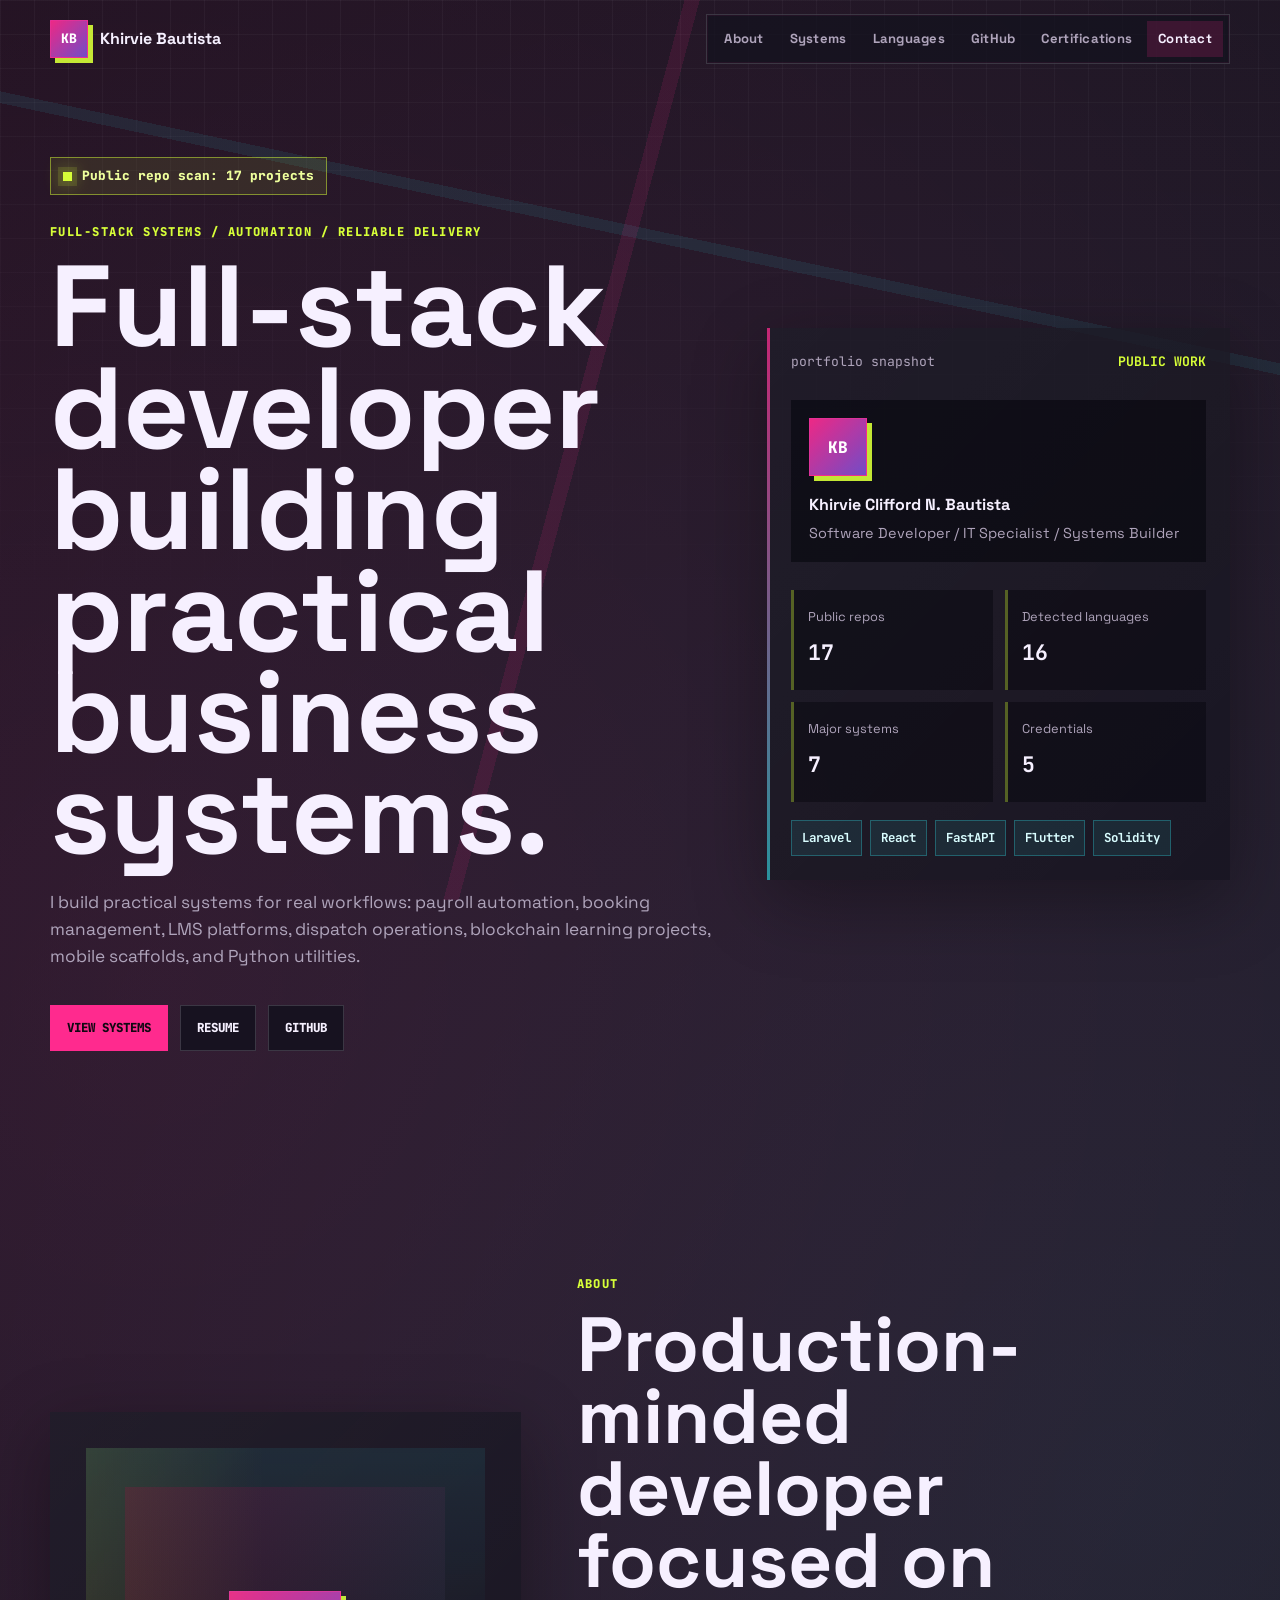
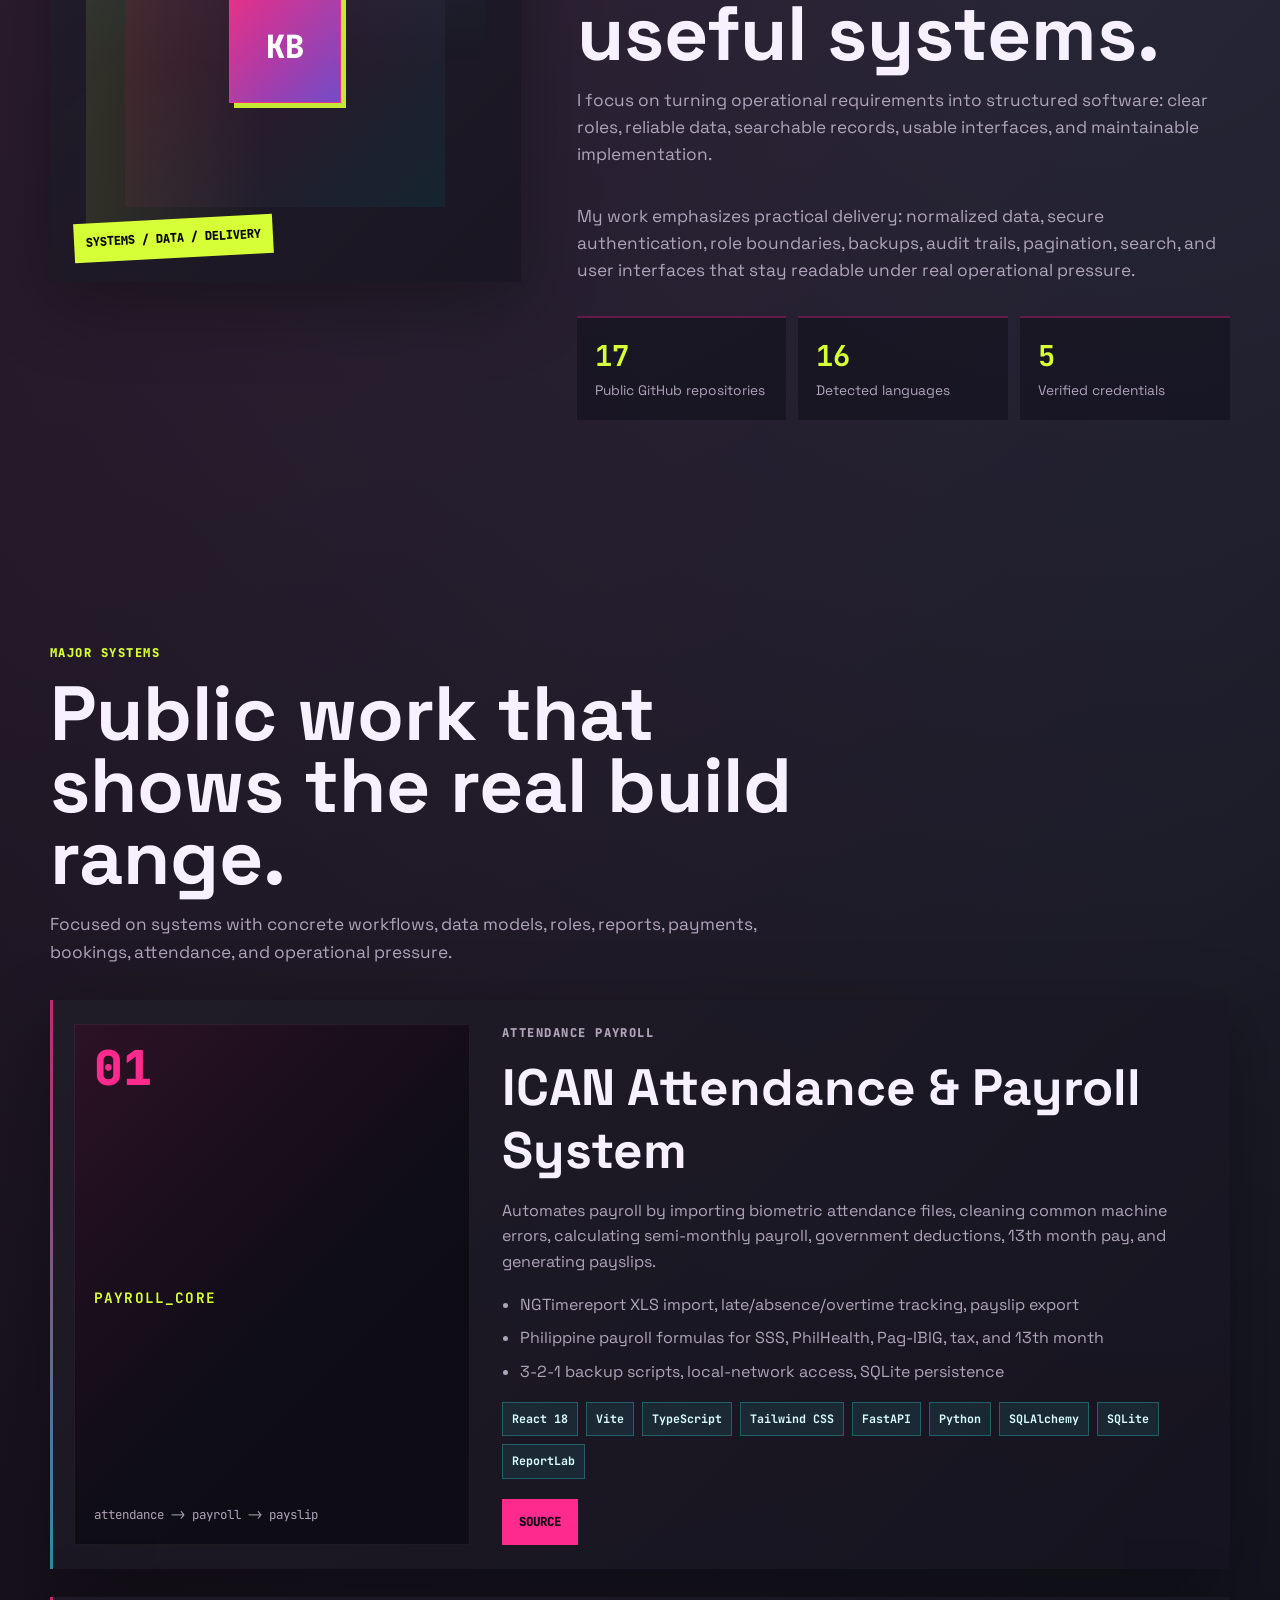
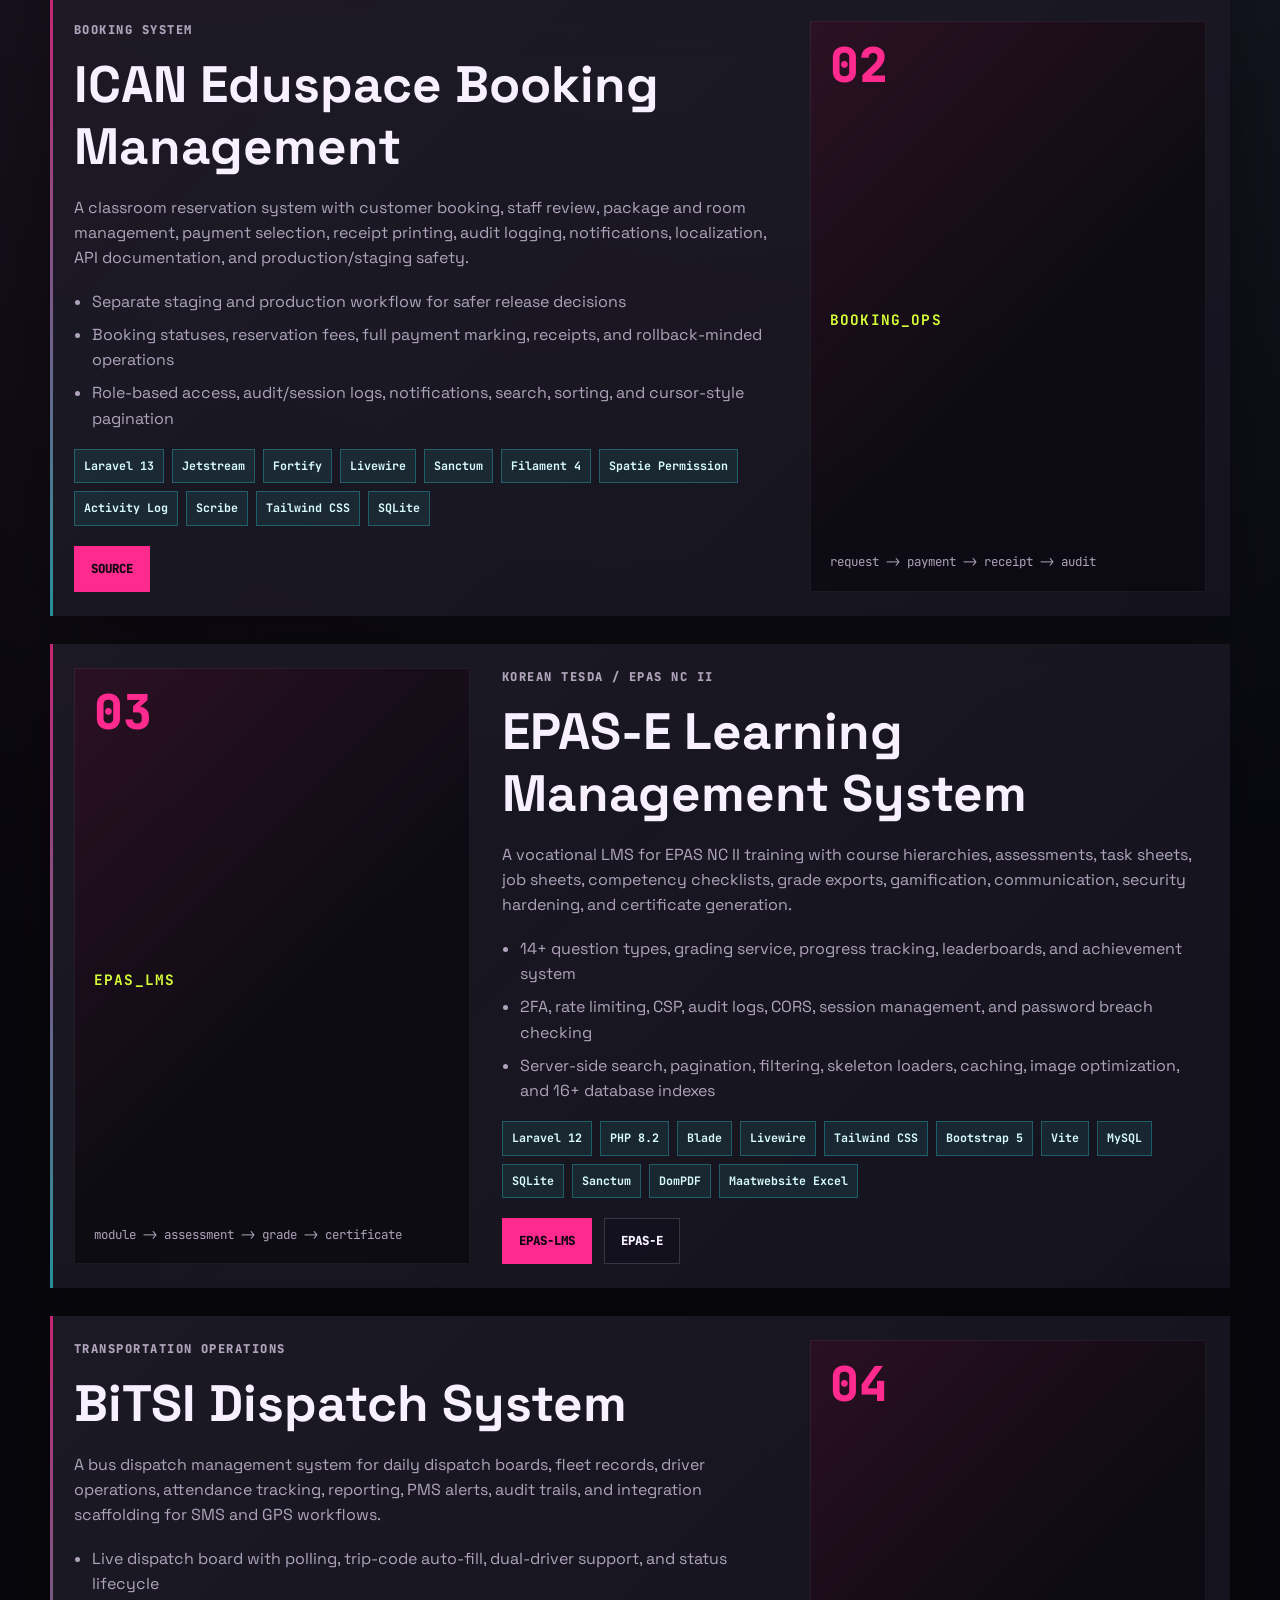
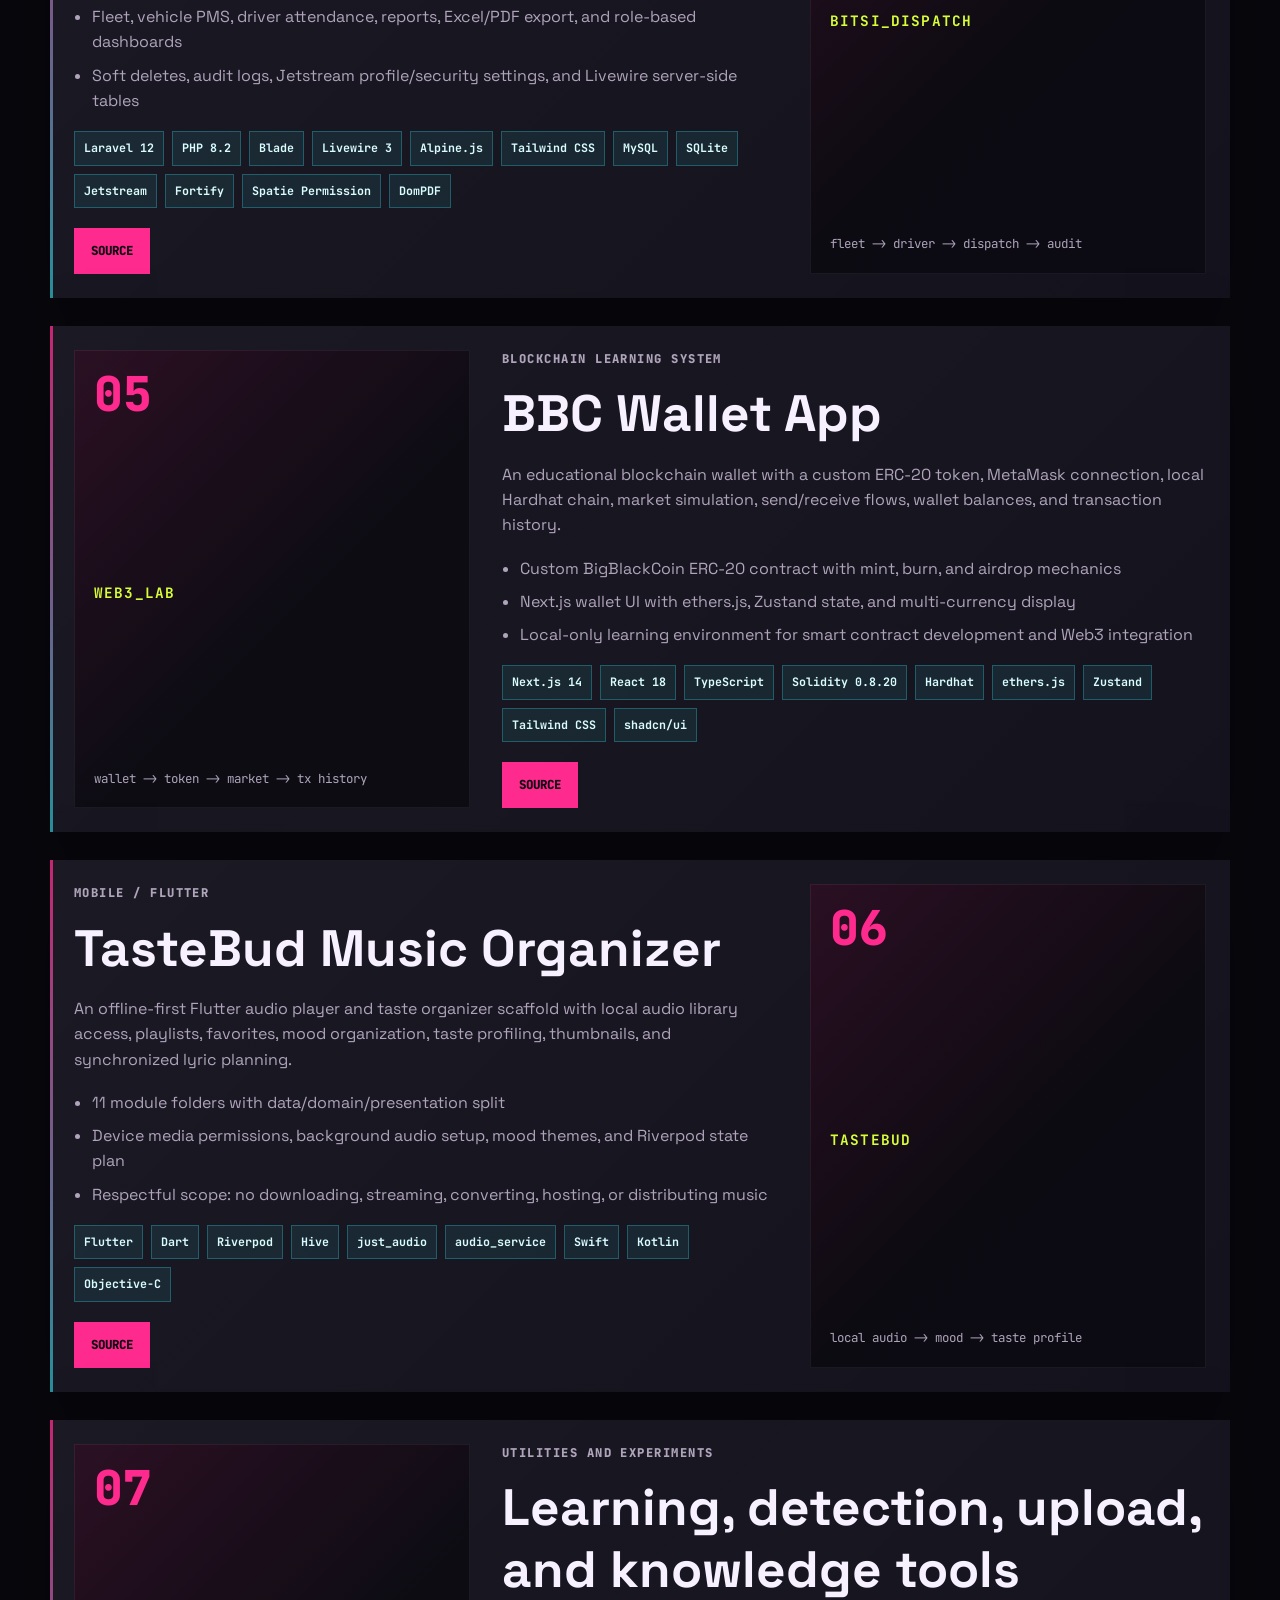
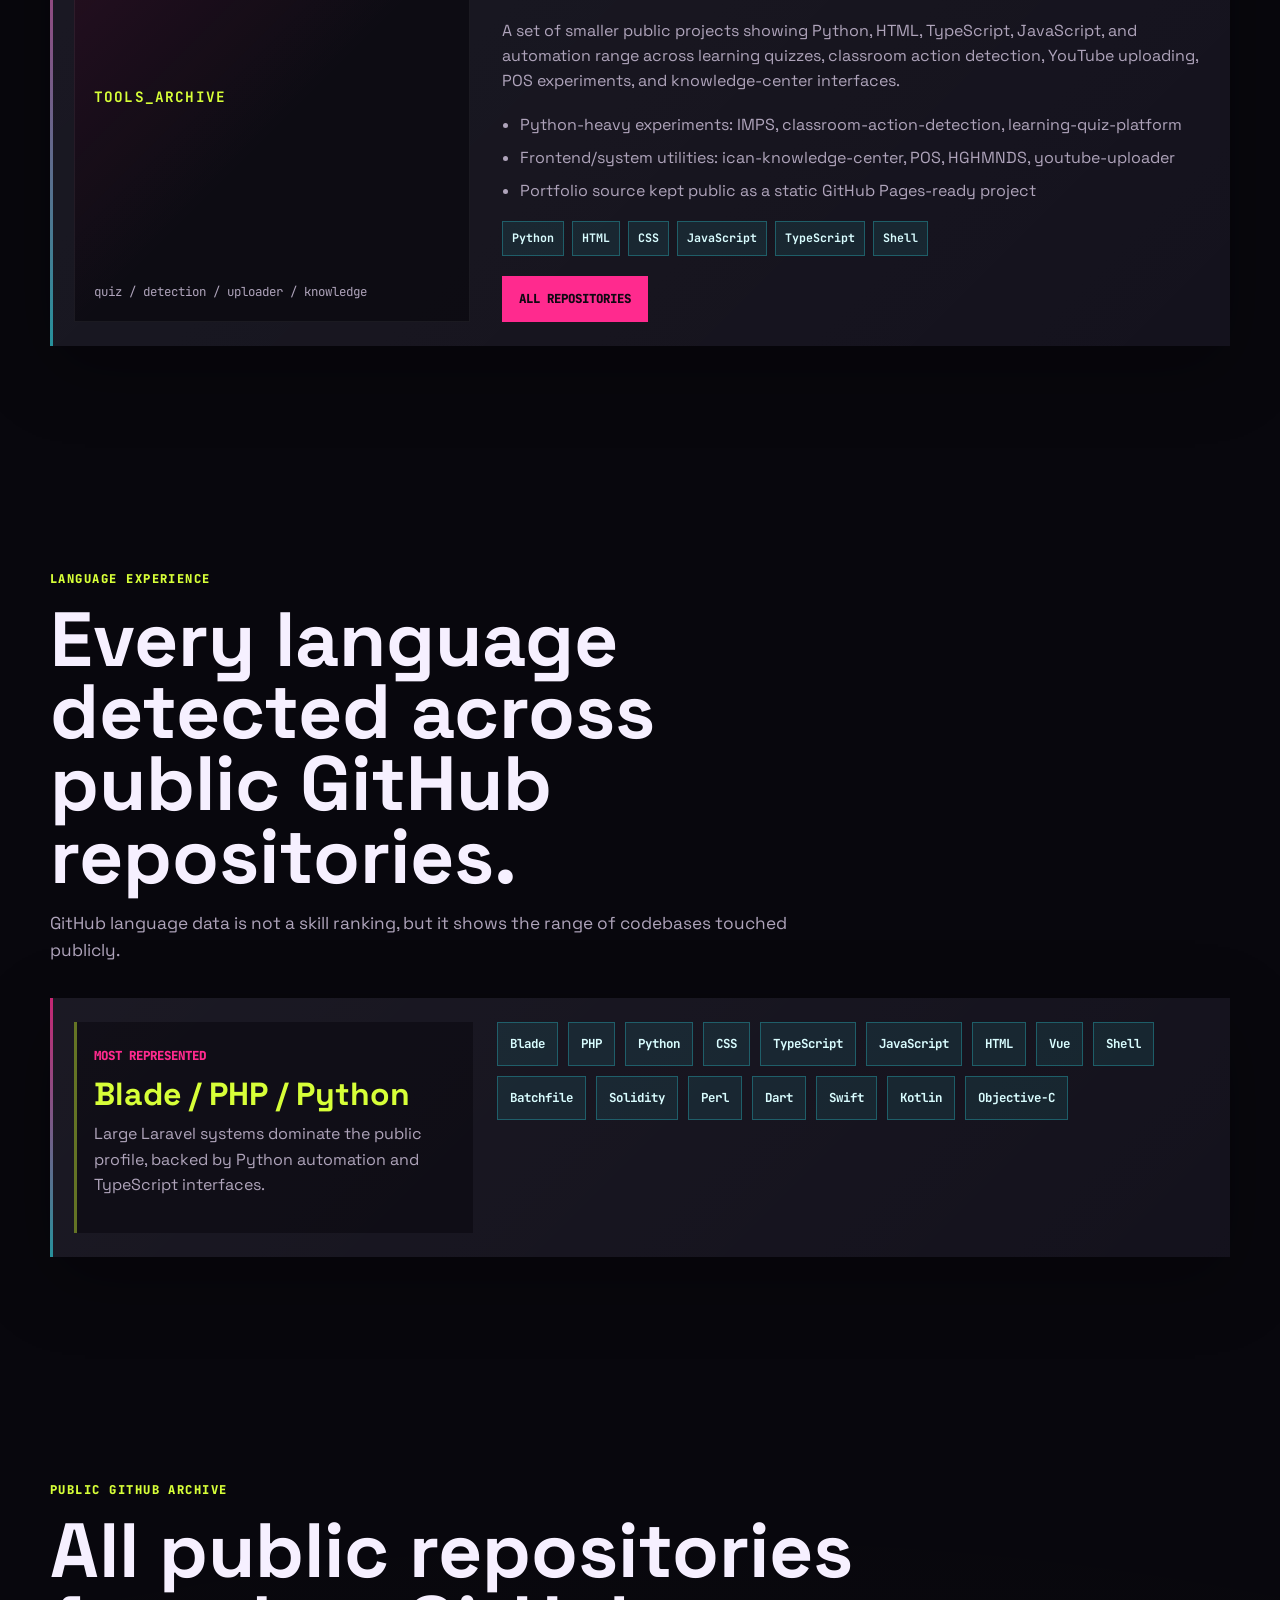
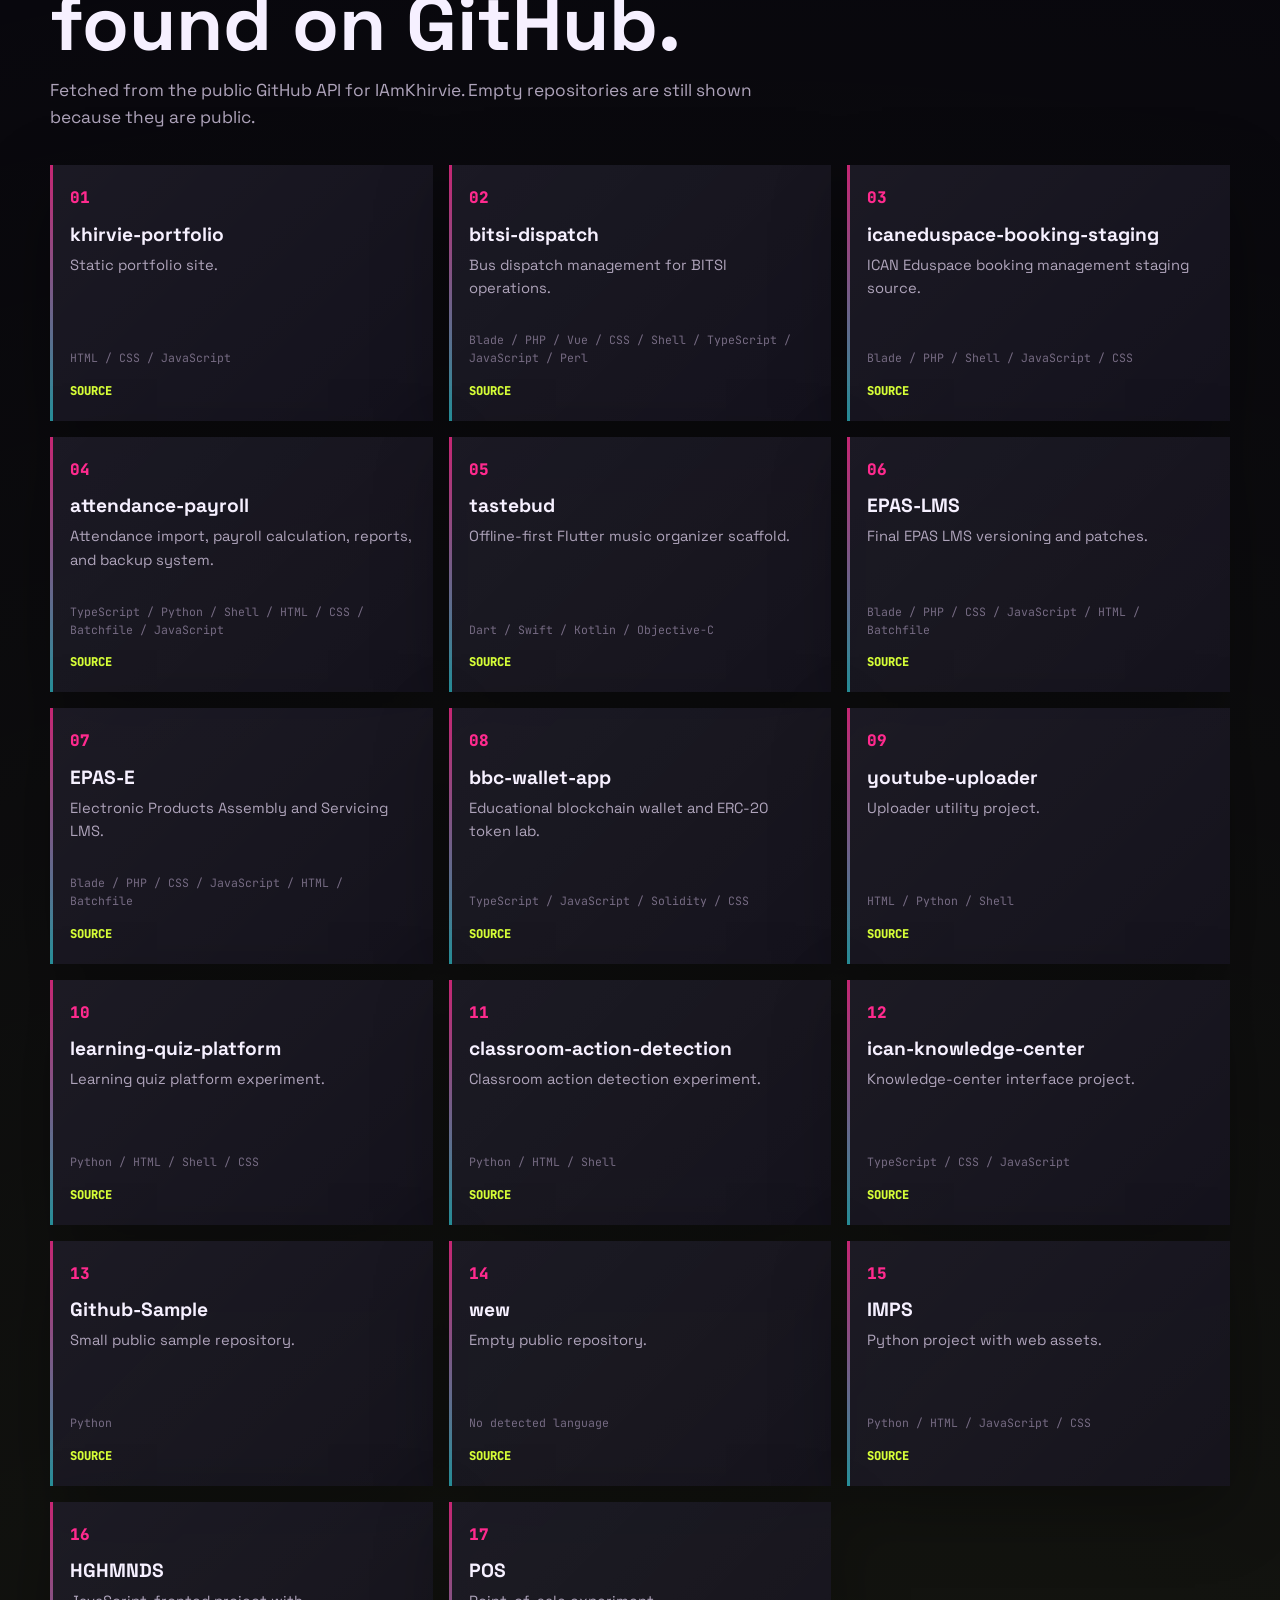
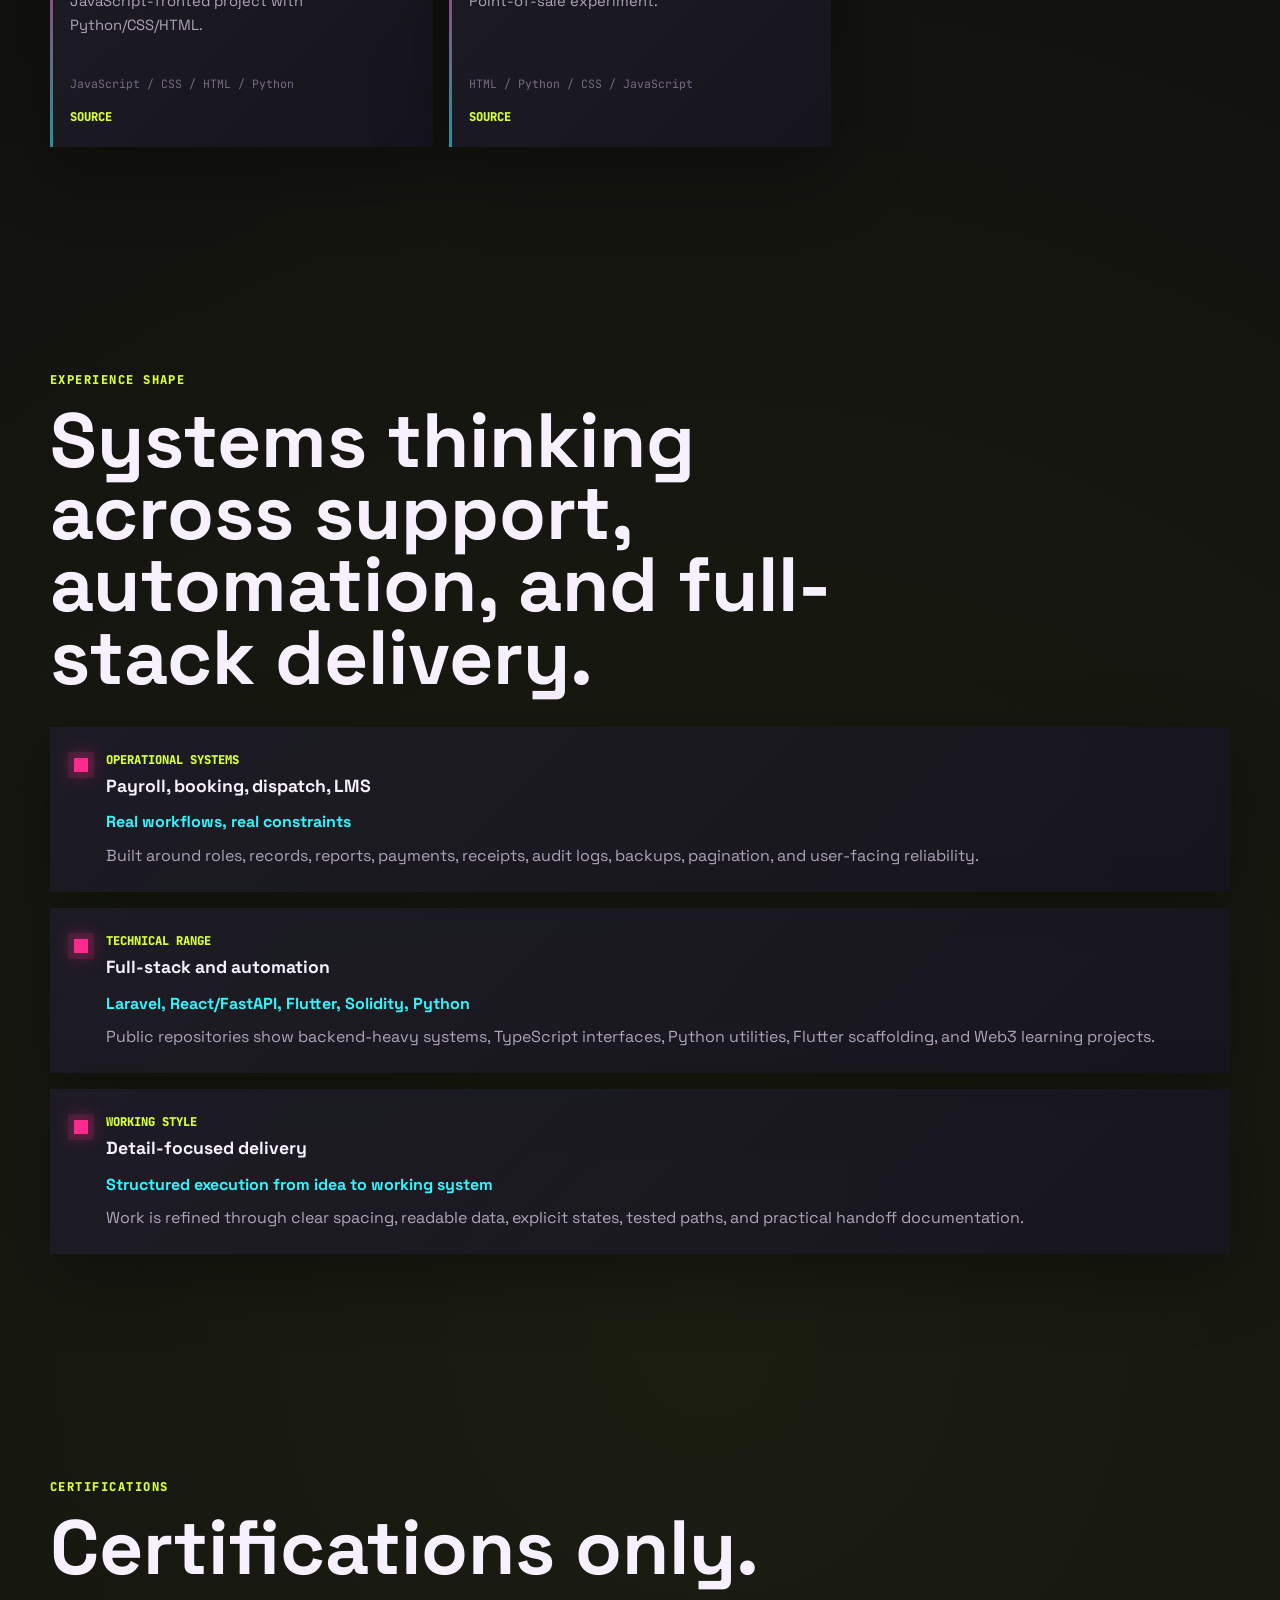
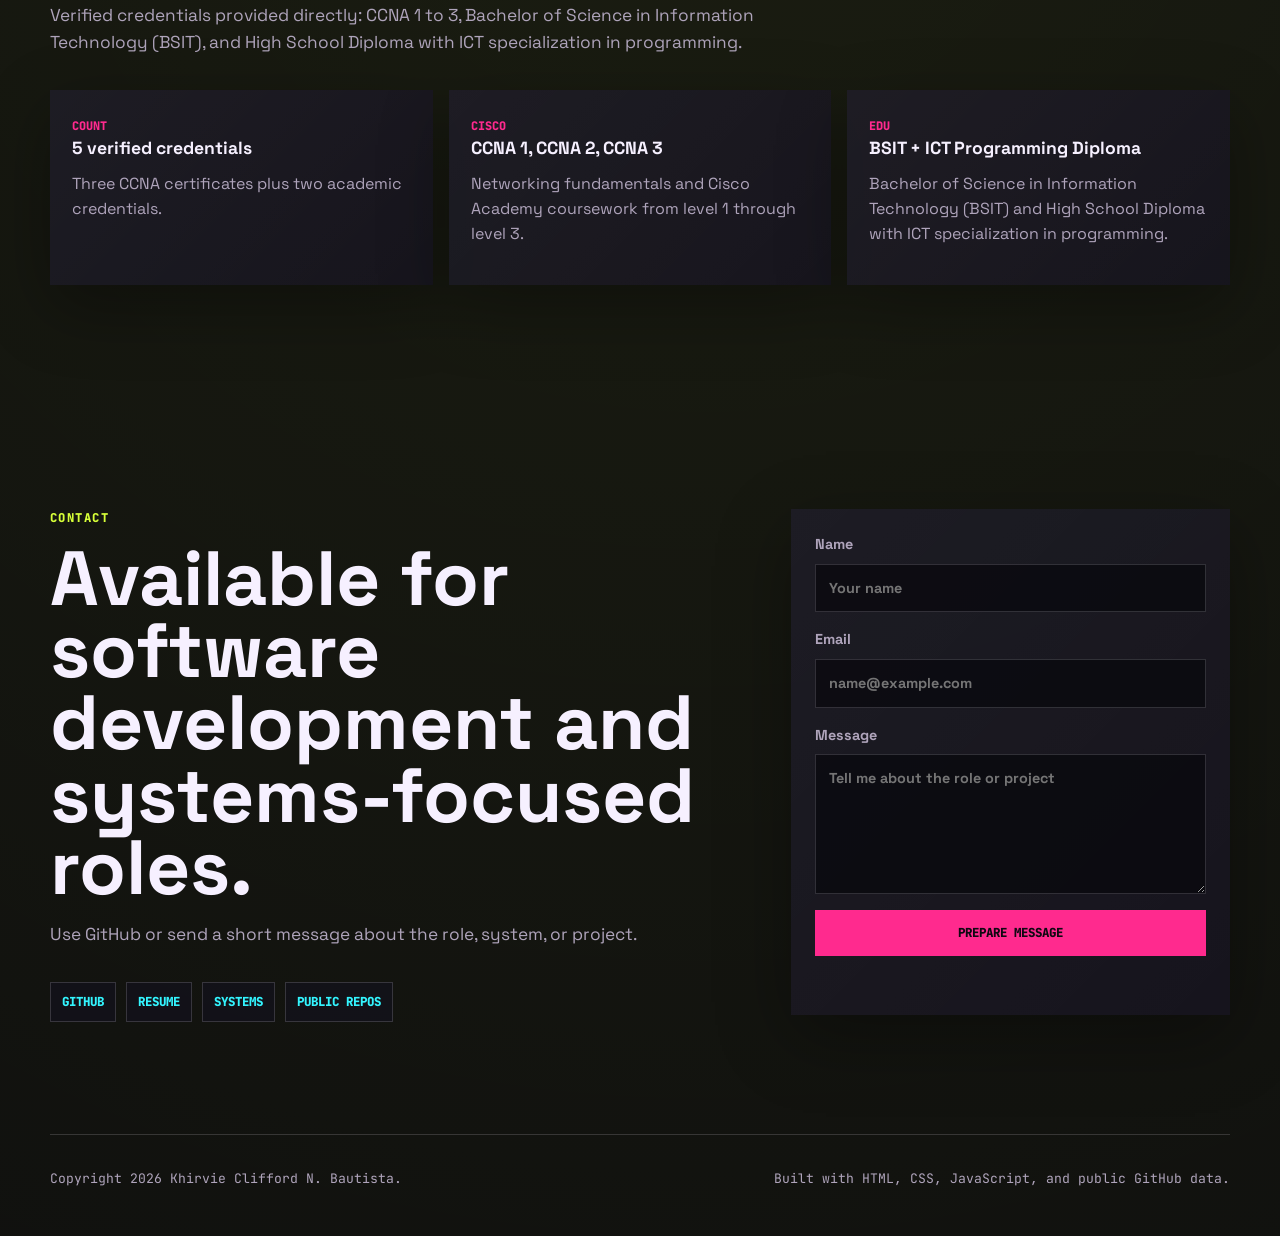
==== index.html @ 24fce984 "Refine portfolio tone and visual style" ====
<!DOCTYPE html>
<html lang="en">
<head>
  <meta charset="UTF-8">
  <meta name="viewport" content="width=device-width, initial-scale=1.0">
  <meta name="description" content="Portfolio of Khirvie Clifford N. Bautista: full-stack developer building payroll, booking, LMS, dispatch, blockchain, and automation systems.">
  <meta name="theme-color" content="#08070d">
  <meta property="og:title" content="Khirvie Bautista - Full-Stack Developer">
  <meta property="og:description" content="Public GitHub projects, detected languages, and production-minded systems.">
  <meta property="og:type" content="website">
  <title>Khirvie Clifford N. Bautista | Full-Stack Developer</title>
  <link rel="preconnect" href="https://fonts.googleapis.com">
  <link rel="preconnect" href="https://fonts.gstatic.com" crossorigin>
  <link href="https://fonts.googleapis.com/css2?family=JetBrains+Mono:wght@400;600;700;800&family=Space+Grotesk:wght@400;500;600;700&display=swap" rel="stylesheet">
  <script>document.documentElement.classList.add('has-js');</script>
  <link rel="stylesheet" href="styles.css">
</head>
<body>
  <header class="site-header" data-header>
    <nav class="nav-shell" aria-label="Primary navigation">
      <a class="brand" href="#top" aria-label="Khirvie Clifford N. Bautista home">
        <span>KB</span>
        <strong>Khirvie Bautista</strong>
      </a>

      <button class="nav-toggle" type="button" aria-label="Toggle navigation" aria-expanded="false" data-nav-toggle>
        <span></span>
        <span></span>
      </button>

      <div class="nav-links" data-nav-links>
        <a href="#about">About</a>
        <a href="#systems">Systems</a>
        <a href="#languages">Languages</a>
        <a href="#github">GitHub</a>
        <a href="#certifications">Certifications</a>
        <a href="#contact">Contact</a>
      </div>
    </nav>
  </header>

  <main id="top">
    <section class="hero section" aria-labelledby="hero-title">
      <div class="hero-copy-block reveal">
        <div class="status-badge">
          <span aria-hidden="true"></span>
          Public repo scan: 17 projects
        </div>
        <p class="eyebrow">Full-stack systems / automation / reliable delivery</p>
        <h1 id="hero-title">Full-stack developer building practical business systems.</h1>
        <p class="hero-copy">
          I build practical systems for real workflows: payroll automation, booking management, LMS platforms, dispatch operations, blockchain learning projects, mobile scaffolds, and Python utilities.
        </p>
        <div class="hero-actions" aria-label="Primary actions">
          <a class="button button-primary" href="#systems">View systems</a>
          <a class="button" href="resume.html">Resume</a>
          <a class="button" href="https://github.com/IAmKhirvie" target="_blank" rel="noreferrer">GitHub</a>
        </div>
      </div>

      <aside class="hero-panel reveal" aria-label="Portfolio snapshot">
        <div class="panel-topline">
          <span>portfolio snapshot</span>
          <strong>public work</strong>
        </div>
        <div class="profile-card">
          <div class="profile-mark">KB</div>
          <div>
            <strong>Khirvie Clifford N. Bautista</strong>
            <span>Software Developer / IT Specialist / Systems Builder</span>
          </div>
        </div>
        <div class="metric-grid">
          <div>
            <span>Public repos</span>
            <strong>17</strong>
          </div>
          <div>
            <span>Detected languages</span>
            <strong>16</strong>
          </div>
          <div>
            <span>Major systems</span>
            <strong>7</strong>
          </div>
          <div>
            <span>Credentials</span>
            <strong>5</strong>
          </div>
        </div>
        <div class="stack-strip">
          <span>Laravel</span>
          <span>React</span>
          <span>FastAPI</span>
          <span>Flutter</span>
          <span>Solidity</span>
        </div>
      </aside>
    </section>

    <section id="about" class="section split-section">
      <div class="about-visual reveal" aria-label="Professional profile panel">
        <div class="portrait-placeholder">
          <span>KB</span>
        </div>
        <div class="profile-note">systems / data / delivery</div>
      </div>
      <div class="reveal">
        <div class="section-heading">
          <p class="eyebrow">About</p>
          <h2>Production-minded developer focused on useful systems.</h2>
          <p>I focus on turning operational requirements into structured software: clear roles, reliable data, searchable records, usable interfaces, and maintainable implementation.</p>
        </div>
        <p class="body-large">
          My work emphasizes practical delivery: normalized data, secure authentication, role boundaries, backups, audit trails, pagination, search, and user interfaces that stay readable under real operational pressure.
        </p>
        <div class="stats-row" aria-label="Profile statistics">
          <div><strong>17</strong><span>Public GitHub repositories</span></div>
          <div><strong>16</strong><span>Detected languages</span></div>
          <div><strong>5</strong><span>Verified credentials</span></div>
        </div>
      </div>
    </section>

    <section id="systems" class="section projects-section">
      <div class="section-heading reveal">
        <p class="eyebrow">Major systems</p>
        <h2>Public work that shows the real build range.</h2>
        <p>Focused on systems with concrete workflows, data models, roles, reports, payments, bookings, attendance, and operational pressure.</p>
      </div>

      <div class="project-list">
        <article class="project-card reveal">
          <div class="project-code" aria-hidden="true">
            <span>01</span>
            <strong>PAYROLL_CORE</strong>
            <code>attendance -&gt; payroll -&gt; payslip</code>
          </div>
          <div class="project-content">
            <p class="eyebrow">Attendance Payroll</p>
            <h3>ICAN Attendance & Payroll System</h3>
            <p>Automates payroll by importing biometric attendance files, cleaning common machine errors, calculating semi-monthly payroll, government deductions, 13th month pay, and generating payslips.</p>
            <ul>
              <li>NGTimereport XLS import, late/absence/overtime tracking, payslip export</li>
              <li>Philippine payroll formulas for SSS, PhilHealth, Pag-IBIG, tax, and 13th month</li>
              <li>3-2-1 backup scripts, local-network access, SQLite persistence</li>
            </ul>
            <div class="chip-list compact">
              <span>React 18</span><span>Vite</span><span>TypeScript</span><span>Tailwind CSS</span><span>FastAPI</span><span>Python</span><span>SQLAlchemy</span><span>SQLite</span><span>ReportLab</span>
            </div>
            <div class="project-actions">
              <a class="button button-primary" href="https://github.com/IAmKhirvie/attendance-payroll" target="_blank" rel="noreferrer">Source</a>
            </div>
          </div>
        </article>

        <article class="project-card is-reversed reveal">
          <div class="project-code" aria-hidden="true">
            <span>02</span>
            <strong>BOOKING_OPS</strong>
            <code>request -&gt; payment -&gt; receipt -&gt; audit</code>
          </div>
          <div class="project-content">
            <p class="eyebrow">Booking System</p>
            <h3>ICAN Eduspace Booking Management</h3>
            <p>A classroom reservation system with customer booking, staff review, package and room management, payment selection, receipt printing, audit logging, notifications, localization, API documentation, and production/staging safety.</p>
            <ul>
              <li>Separate staging and production workflow for safer release decisions</li>
              <li>Booking statuses, reservation fees, full payment marking, receipts, and rollback-minded operations</li>
              <li>Role-based access, audit/session logs, notifications, search, sorting, and cursor-style pagination</li>
            </ul>
            <div class="chip-list compact">
              <span>Laravel 13</span><span>Jetstream</span><span>Fortify</span><span>Livewire</span><span>Sanctum</span><span>Filament 4</span><span>Spatie Permission</span><span>Activity Log</span><span>Scribe</span><span>Tailwind CSS</span><span>SQLite</span>
            </div>
            <div class="project-actions">
              <a class="button button-primary" href="https://github.com/IAmKhirvie/icaneduspace-booking-staging" target="_blank" rel="noreferrer">Source</a>
            </div>
          </div>
        </article>

        <article class="project-card reveal">
          <div class="project-code" aria-hidden="true">
            <span>03</span>
            <strong>EPAS_LMS</strong>
            <code>module -&gt; assessment -&gt; grade -&gt; certificate</code>
          </div>
          <div class="project-content">
            <p class="eyebrow">Korean TESDA / EPAS NC II</p>
            <h3>EPAS-E Learning Management System</h3>
            <p>A vocational LMS for EPAS NC II training with course hierarchies, assessments, task sheets, job sheets, competency checklists, grade exports, gamification, communication, security hardening, and certificate generation.</p>
            <ul>
              <li>14+ question types, grading service, progress tracking, leaderboards, and achievement system</li>
              <li>2FA, rate limiting, CSP, audit logs, CORS, session management, and password breach checking</li>
              <li>Server-side search, pagination, filtering, skeleton loaders, caching, image optimization, and 16+ database indexes</li>
            </ul>
            <div class="chip-list compact">
              <span>Laravel 12</span><span>PHP 8.2</span><span>Blade</span><span>Livewire</span><span>Tailwind CSS</span><span>Bootstrap 5</span><span>Vite</span><span>MySQL</span><span>SQLite</span><span>Sanctum</span><span>DomPDF</span><span>Maatwebsite Excel</span>
            </div>
            <div class="project-actions">
              <a class="button button-primary" href="https://github.com/IAmKhirvie/EPAS-LMS" target="_blank" rel="noreferrer">EPAS-LMS</a>
              <a class="button" href="https://github.com/IAmKhirvie/EPAS-E" target="_blank" rel="noreferrer">EPAS-E</a>
            </div>
          </div>
        </article>

        <article class="project-card is-reversed reveal">
          <div class="project-code" aria-hidden="true">
            <span>04</span>
            <strong>BITSI_DISPATCH</strong>
            <code>fleet -&gt; driver -&gt; dispatch -&gt; audit</code>
          </div>
          <div class="project-content">
            <p class="eyebrow">Transportation operations</p>
            <h3>BiTSI Dispatch System</h3>
            <p>A bus dispatch management system for daily dispatch boards, fleet records, driver operations, attendance tracking, reporting, PMS alerts, audit trails, and integration scaffolding for SMS and GPS workflows.</p>
            <ul>
              <li>Live dispatch board with polling, trip-code auto-fill, dual-driver support, and status lifecycle</li>
              <li>Fleet, vehicle PMS, driver attendance, reports, Excel/PDF export, and role-based dashboards</li>
              <li>Soft deletes, audit logs, Jetstream profile/security settings, and Livewire server-side tables</li>
            </ul>
            <div class="chip-list compact">
              <span>Laravel 12</span><span>PHP 8.2</span><span>Blade</span><span>Livewire 3</span><span>Alpine.js</span><span>Tailwind CSS</span><span>MySQL</span><span>SQLite</span><span>Jetstream</span><span>Fortify</span><span>Spatie Permission</span><span>DomPDF</span>
            </div>
            <div class="project-actions">
              <a class="button button-primary" href="https://github.com/IAmKhirvie/bitsi-dispatch" target="_blank" rel="noreferrer">Source</a>
            </div>
          </div>
        </article>

        <article class="project-card reveal">
          <div class="project-code" aria-hidden="true">
            <span>05</span>
            <strong>WEB3_LAB</strong>
            <code>wallet -&gt; token -&gt; market -&gt; tx history</code>
          </div>
          <div class="project-content">
            <p class="eyebrow">Blockchain learning system</p>
            <h3>BBC Wallet App</h3>
            <p>An educational blockchain wallet with a custom ERC-20 token, MetaMask connection, local Hardhat chain, market simulation, send/receive flows, wallet balances, and transaction history.</p>
            <ul>
              <li>Custom BigBlackCoin ERC-20 contract with mint, burn, and airdrop mechanics</li>
              <li>Next.js wallet UI with ethers.js, Zustand state, and multi-currency display</li>
              <li>Local-only learning environment for smart contract development and Web3 integration</li>
            </ul>
            <div class="chip-list compact">
              <span>Next.js 14</span><span>React 18</span><span>TypeScript</span><span>Solidity 0.8.20</span><span>Hardhat</span><span>ethers.js</span><span>Zustand</span><span>Tailwind CSS</span><span>shadcn/ui</span>
            </div>
            <div class="project-actions">
              <a class="button button-primary" href="https://github.com/IAmKhirvie/bbc-wallet-app" target="_blank" rel="noreferrer">Source</a>
            </div>
          </div>
        </article>

        <article class="project-card is-reversed reveal">
          <div class="project-code" aria-hidden="true">
            <span>06</span>
            <strong>TASTEBUD</strong>
            <code>local audio -&gt; mood -&gt; taste profile</code>
          </div>
          <div class="project-content">
            <p class="eyebrow">Mobile / Flutter</p>
            <h3>TasteBud Music Organizer</h3>
            <p>An offline-first Flutter audio player and taste organizer scaffold with local audio library access, playlists, favorites, mood organization, taste profiling, thumbnails, and synchronized lyric planning.</p>
            <ul>
              <li>11 module folders with data/domain/presentation split</li>
              <li>Device media permissions, background audio setup, mood themes, and Riverpod state plan</li>
              <li>Respectful scope: no downloading, streaming, converting, hosting, or distributing music</li>
            </ul>
            <div class="chip-list compact">
              <span>Flutter</span><span>Dart</span><span>Riverpod</span><span>Hive</span><span>just_audio</span><span>audio_service</span><span>Swift</span><span>Kotlin</span><span>Objective-C</span>
            </div>
            <div class="project-actions">
              <a class="button button-primary" href="https://github.com/IAmKhirvie/tastebud" target="_blank" rel="noreferrer">Source</a>
            </div>
          </div>
        </article>

        <article class="project-card reveal">
          <div class="project-code" aria-hidden="true">
            <span>07</span>
            <strong>TOOLS_ARCHIVE</strong>
            <code>quiz / detection / uploader / knowledge</code>
          </div>
          <div class="project-content">
            <p class="eyebrow">Utilities and experiments</p>
            <h3>Learning, detection, upload, and knowledge tools</h3>
            <p>A set of smaller public projects showing Python, HTML, TypeScript, JavaScript, and automation range across learning quizzes, classroom action detection, YouTube uploading, POS experiments, and knowledge-center interfaces.</p>
            <ul>
              <li>Python-heavy experiments: IMPS, classroom-action-detection, learning-quiz-platform</li>
              <li>Frontend/system utilities: ican-knowledge-center, POS, HGHMNDS, youtube-uploader</li>
              <li>Portfolio source kept public as a static GitHub Pages-ready project</li>
            </ul>
            <div class="chip-list compact">
              <span>Python</span><span>HTML</span><span>CSS</span><span>JavaScript</span><span>TypeScript</span><span>Shell</span>
            </div>
            <div class="project-actions">
              <a class="button button-primary" href="#github">All repositories</a>
            </div>
          </div>
        </article>
      </div>
    </section>

    <section id="languages" class="section">
      <div class="section-heading reveal">
        <p class="eyebrow">Language experience</p>
        <h2>Every language detected across public GitHub repositories.</h2>
        <p>GitHub language data is not a skill ranking, but it shows the range of codebases touched publicly.</p>
      </div>

      <div class="language-board reveal" aria-label="Detected GitHub languages">
        <div class="language-primary">
          <span>Most represented</span>
          <strong>Blade / PHP / Python</strong>
          <p>Large Laravel systems dominate the public profile, backed by Python automation and TypeScript interfaces.</p>
        </div>
        <div class="language-grid">
          <span>Blade</span><span>PHP</span><span>Python</span><span>CSS</span><span>TypeScript</span><span>JavaScript</span><span>HTML</span><span>Vue</span><span>Shell</span><span>Batchfile</span><span>Solidity</span><span>Perl</span><span>Dart</span><span>Swift</span><span>Kotlin</span><span>Objective-C</span>
        </div>
      </div>
    </section>

    <section id="github" class="section">
      <div class="section-heading reveal">
        <p class="eyebrow">Public GitHub archive</p>
        <h2>All public repositories found on GitHub.</h2>
        <p>Fetched from the public GitHub API for IAmKhirvie. Empty repositories are still shown because they are public.</p>
      </div>

      <div class="repo-grid">
        <article class="repo-card reveal"><span>01</span><h3>khirvie-portfolio</h3><p>Static portfolio site.</p><div class="repo-meta">HTML / CSS / JavaScript</div><a href="https://github.com/IAmKhirvie/khirvie-portfolio" target="_blank" rel="noreferrer">Source</a></article>
        <article class="repo-card reveal"><span>02</span><h3>bitsi-dispatch</h3><p>Bus dispatch management for BITSI operations.</p><div class="repo-meta">Blade / PHP / Vue / CSS / Shell / TypeScript / JavaScript / Perl</div><a href="https://github.com/IAmKhirvie/bitsi-dispatch" target="_blank" rel="noreferrer">Source</a></article>
        <article class="repo-card reveal"><span>03</span><h3>icaneduspace-booking-staging</h3><p>ICAN Eduspace booking management staging source.</p><div class="repo-meta">Blade / PHP / Shell / JavaScript / CSS</div><a href="https://github.com/IAmKhirvie/icaneduspace-booking-staging" target="_blank" rel="noreferrer">Source</a></article>
        <article class="repo-card reveal"><span>04</span><h3>attendance-payroll</h3><p>Attendance import, payroll calculation, reports, and backup system.</p><div class="repo-meta">TypeScript / Python / Shell / HTML / CSS / Batchfile / JavaScript</div><a href="https://github.com/IAmKhirvie/attendance-payroll" target="_blank" rel="noreferrer">Source</a></article>
        <article class="repo-card reveal"><span>05</span><h3>tastebud</h3><p>Offline-first Flutter music organizer scaffold.</p><div class="repo-meta">Dart / Swift / Kotlin / Objective-C</div><a href="https://github.com/IAmKhirvie/tastebud" target="_blank" rel="noreferrer">Source</a></article>
        <article class="repo-card reveal"><span>06</span><h3>EPAS-LMS</h3><p>Final EPAS LMS versioning and patches.</p><div class="repo-meta">Blade / PHP / CSS / JavaScript / HTML / Batchfile</div><a href="https://github.com/IAmKhirvie/EPAS-LMS" target="_blank" rel="noreferrer">Source</a></article>
        <article class="repo-card reveal"><span>07</span><h3>EPAS-E</h3><p>Electronic Products Assembly and Servicing LMS.</p><div class="repo-meta">Blade / PHP / CSS / JavaScript / HTML / Batchfile</div><a href="https://github.com/IAmKhirvie/EPAS-E" target="_blank" rel="noreferrer">Source</a></article>
        <article class="repo-card reveal"><span>08</span><h3>bbc-wallet-app</h3><p>Educational blockchain wallet and ERC-20 token lab.</p><div class="repo-meta">TypeScript / JavaScript / Solidity / CSS</div><a href="https://github.com/IAmKhirvie/bbc-wallet-app" target="_blank" rel="noreferrer">Source</a></article>
        <article class="repo-card reveal"><span>09</span><h3>youtube-uploader</h3><p>Uploader utility project.</p><div class="repo-meta">HTML / Python / Shell</div><a href="https://github.com/IAmKhirvie/youtube-uploader" target="_blank" rel="noreferrer">Source</a></article>
        <article class="repo-card reveal"><span>10</span><h3>learning-quiz-platform</h3><p>Learning quiz platform experiment.</p><div class="repo-meta">Python / HTML / Shell / CSS</div><a href="https://github.com/IAmKhirvie/learning-quiz-platform" target="_blank" rel="noreferrer">Source</a></article>
        <article class="repo-card reveal"><span>11</span><h3>classroom-action-detection</h3><p>Classroom action detection experiment.</p><div class="repo-meta">Python / HTML / Shell</div><a href="https://github.com/IAmKhirvie/classroom-action-detection" target="_blank" rel="noreferrer">Source</a></article>
        <article class="repo-card reveal"><span>12</span><h3>ican-knowledge-center</h3><p>Knowledge-center interface project.</p><div class="repo-meta">TypeScript / CSS / JavaScript</div><a href="https://github.com/IAmKhirvie/ican-knowledge-center" target="_blank" rel="noreferrer">Source</a></article>
        <article class="repo-card reveal"><span>13</span><h3>Github-Sample</h3><p>Small public sample repository.</p><div class="repo-meta">Python</div><a href="https://github.com/IAmKhirvie/Github-Sample" target="_blank" rel="noreferrer">Source</a></article>
        <article class="repo-card reveal"><span>14</span><h3>wew</h3><p>Empty public repository.</p><div class="repo-meta">No detected language</div><a href="https://github.com/IAmKhirvie/wew" target="_blank" rel="noreferrer">Source</a></article>
        <article class="repo-card reveal"><span>15</span><h3>IMPS</h3><p>Python project with web assets.</p><div class="repo-meta">Python / HTML / JavaScript / CSS</div><a href="https://github.com/IAmKhirvie/IMPS" target="_blank" rel="noreferrer">Source</a></article>
        <article class="repo-card reveal"><span>16</span><h3>HGHMNDS</h3><p>JavaScript-fronted project with Python/CSS/HTML.</p><div class="repo-meta">JavaScript / CSS / HTML / Python</div><a href="https://github.com/IAmKhirvie/HGHMNDS" target="_blank" rel="noreferrer">Source</a></article>
        <article class="repo-card reveal"><span>17</span><h3>POS</h3><p>Point-of-sale experiment.</p><div class="repo-meta">HTML / Python / CSS / JavaScript</div><a href="https://github.com/IAmKhirvie/POS" target="_blank" rel="noreferrer">Source</a></article>
      </div>
    </section>

    <section id="experience" class="section">
      <div class="section-heading reveal">
        <p class="eyebrow">Experience shape</p>
        <h2>Systems thinking across support, automation, and full-stack delivery.</h2>
      </div>
      <div class="timeline">
        <article class="timeline-card reveal">
          <span class="timeline-dot" aria-hidden="true"></span>
          <div>
            <p>Operational systems</p>
            <h3>Payroll, booking, dispatch, LMS</h3>
            <strong>Real workflows, real constraints</strong>
            <span>Built around roles, records, reports, payments, receipts, audit logs, backups, pagination, and user-facing reliability.</span>
          </div>
        </article>
        <article class="timeline-card reveal">
          <span class="timeline-dot" aria-hidden="true"></span>
          <div>
            <p>Technical range</p>
            <h3>Full-stack and automation</h3>
            <strong>Laravel, React/FastAPI, Flutter, Solidity, Python</strong>
            <span>Public repositories show backend-heavy systems, TypeScript interfaces, Python utilities, Flutter scaffolding, and Web3 learning projects.</span>
          </div>
        </article>
        <article class="timeline-card reveal">
          <span class="timeline-dot" aria-hidden="true"></span>
          <div>
            <p>Working style</p>
            <h3>Detail-focused delivery</h3>
            <strong>Structured execution from idea to working system</strong>
            <span>Work is refined through clear spacing, readable data, explicit states, tested paths, and practical handoff documentation.</span>
          </div>
        </article>
      </div>
    </section>

    <section id="certifications" class="section">
      <div class="section-heading reveal">
        <p class="eyebrow">Certifications</p>
        <h2>Certifications only.</h2>
        <p>Verified credentials provided directly: CCNA 1 to 3, Bachelor of Science in Information Technology (BSIT), and High School Diploma with ICT specialization in programming.</p>
      </div>
      <div class="cert-grid">
        <article class="cert-card reveal">
          <span aria-hidden="true">COUNT</span>
          <h3>5 verified credentials</h3>
          <p>Three CCNA certificates plus two academic credentials.</p>
        </article>
        <article class="cert-card reveal">
          <span aria-hidden="true">CISCO</span>
          <h3>CCNA 1, CCNA 2, CCNA 3</h3>
          <p>Networking fundamentals and Cisco Academy coursework from level 1 through level 3.</p>
        </article>
        <article class="cert-card reveal">
          <span aria-hidden="true">EDU</span>
          <h3>BSIT + ICT Programming Diploma</h3>
          <p>Bachelor of Science in Information Technology (BSIT) and High School Diploma with ICT specialization in programming.</p>
        </article>
      </div>
    </section>

    <section id="contact" class="section contact-section">
      <div class="contact-copy reveal">
        <div class="section-heading">
          <p class="eyebrow">Contact</p>
          <h2>Available for software development and systems-focused roles.</h2>
          <p>Use GitHub or send a short message about the role, system, or project.</p>
        </div>
        <div class="contact-links">
          <a href="https://github.com/IAmKhirvie" target="_blank" rel="noreferrer">GitHub</a>
          <a href="resume.html">Resume</a>
          <a href="#systems">Systems</a>
          <a href="#github">Public repos</a>
        </div>
      </div>
      <form class="contact-form reveal" data-contact-form>
        <label>
          <span>Name</span>
          <input type="text" name="name" autocomplete="name" placeholder="Your name" required>
        </label>
        <label>
          <span>Email</span>
          <input type="email" name="email" autocomplete="email" placeholder="name@example.com" required>
        </label>
        <label>
          <span>Message</span>
          <textarea name="message" rows="5" placeholder="Tell me about the role or project" required></textarea>
        </label>
        <button class="button button-primary" type="submit">Prepare Message</button>
        <p class="form-note" data-form-note aria-live="polite"></p>
      </form>
    </section>
  </main>

  <footer class="site-footer">
    <span>Copyright <span data-year></span> Khirvie Clifford N. Bautista.</span>
    <span>Built with HTML, CSS, JavaScript, and public GitHub data.</span>
  </footer>

  <script src="script.js"></script>
</body>
</html>
---- styles.css ----
:root {
  color-scheme: dark;
  --bg: #08070d;
  --bg-2: #101018;
  --card: rgba(20, 18, 30, 0.82);
  --card-solid: #17131f;
  --ink: #f6f0ff;
  --muted: #afa4bb;
  --muted-2: #766b83;
  --line: rgba(246, 240, 255, 0.16);
  --line-hot: rgba(255, 42, 142, 0.7);
  --acid: #d7ff38;
  --pink: #ff2a8e;
  --cyan: #33f5ff;
  --violet: #8b5cf6;
  --orange: #ff8a00;
  --shadow: 0 28px 80px rgba(0, 0, 0, 0.46);
  --max: 1180px;
}

* {
  box-sizing: border-box;
}

html {
  scroll-behavior: smooth;
  overflow-x: clip;
}

body {
  min-height: 100vh;
  margin: 0;
  overflow-x: clip;
  background:
    radial-gradient(circle at 12% 8%, rgba(255, 42, 142, 0.16), transparent 28%),
    radial-gradient(circle at 88% 12%, rgba(51, 245, 255, 0.13), transparent 25%),
    radial-gradient(circle at 55% 88%, rgba(215, 255, 56, 0.09), transparent 28%),
    var(--bg);
  color: var(--ink);
  font-family: "Space Grotesk", ui-sans-serif, system-ui, -apple-system, BlinkMacSystemFont, "Segoe UI", sans-serif;
  line-height: 1.58;
  text-rendering: optimizeLegibility;
  -webkit-font-smoothing: antialiased;
}

body::before,
body::after {
  content: "";
  position: fixed;
  inset: 0;
  pointer-events: none;
  z-index: -1;
}

body::before {
  background:
    linear-gradient(rgba(246, 240, 255, 0.045) 1px, transparent 1px),
    linear-gradient(90deg, rgba(246, 240, 255, 0.045) 1px, transparent 1px);
  background-size: 34px 34px;
  mask-image: linear-gradient(to bottom, rgba(0, 0, 0, 0.9), transparent 76%);
}

body::after {
  background:
    linear-gradient(105deg, transparent 0 45%, rgba(255, 42, 142, 0.11) 45% 46%, transparent 46% 100%),
    linear-gradient(12deg, transparent 0 68%, rgba(51, 245, 255, 0.08) 68% 69%, transparent 69% 100%);
}

a {
  color: inherit;
  text-decoration: none;
}

button,
input,
textarea {
  font: inherit;
}

.site-header {
  position: sticky;
  top: 0;
  z-index: 50;
  border-bottom: 1px solid transparent;
  transition: background 180ms ease, border-color 180ms ease, box-shadow 180ms ease;
}

.site-header.is-scrolled {
  border-color: var(--line);
  background: rgba(8, 7, 13, 0.84);
  box-shadow: 0 18px 50px rgba(0, 0, 0, 0.35);
  backdrop-filter: blur(18px);
}

.nav-shell {
  width: min(var(--max), calc(100% - 40px));
  height: 78px;
  margin: 0 auto;
  display: flex;
  align-items: center;
  justify-content: space-between;
  gap: 24px;
}

.brand {
  display: inline-flex;
  align-items: center;
  gap: 12px;
  font-weight: 800;
  letter-spacing: 0;
}

.brand span,
.profile-mark,
.portrait-placeholder span {
  display: grid;
  place-items: center;
  border: 1px solid rgba(255, 42, 142, 0.72);
  background:
    linear-gradient(135deg, rgba(255, 42, 142, 0.92), rgba(139, 92, 246, 0.78)),
    #17131f;
  color: #fff;
  box-shadow: 5px 5px 0 rgba(215, 255, 56, 0.9);
}

.brand span {
  width: 38px;
  height: 38px;
  font-family: "JetBrains Mono", monospace;
  font-size: 0.82rem;
}

.nav-links {
  display: flex;
  align-items: center;
  gap: 4px;
  padding: 6px;
  border: 1px solid var(--line);
  background: rgba(20, 18, 30, 0.74);
  box-shadow: inset 0 0 0 1px rgba(255, 42, 142, 0.06);
}

.nav-links a {
  padding: 8px 11px;
  color: var(--muted);
  font-size: 0.82rem;
  font-weight: 800;
  letter-spacing: 0.02em;
  transition: color 160ms ease, background 160ms ease;
}

.nav-links a:hover,
.nav-links a.is-active {
  background: rgba(255, 42, 142, 0.16);
  color: var(--ink);
}

.nav-toggle {
  display: none;
  width: 44px;
  height: 44px;
  border: 1px solid var(--line);
  background: rgba(20, 18, 30, 0.9);
  color: var(--ink);
}

.nav-toggle span {
  display: block;
  width: 19px;
  height: 2px;
  margin: 5px auto;
  background: currentColor;
}

.section {
  width: min(var(--max), calc(100% - 40px));
  margin: 0 auto;
  padding: 112px 0;
  scroll-margin-top: 88px;
}

.hero {
  min-height: calc(100vh - 78px);
  display: grid;
  grid-template-columns: minmax(0, 1.06fr) minmax(340px, 0.74fr);
  align-items: center;
  gap: 54px;
  padding-top: 78px;
}

.eyebrow {
  margin: 0 0 14px;
  color: var(--acid);
  font-family: "JetBrains Mono", monospace;
  font-size: 0.76rem;
  font-weight: 800;
  letter-spacing: 0.12em;
  text-transform: uppercase;
}

.status-badge {
  width: fit-content;
  display: inline-flex;
  align-items: center;
  gap: 10px;
  margin-bottom: 28px;
  padding: 8px 12px;
  border: 1px solid rgba(215, 255, 56, 0.48);
  background: rgba(215, 255, 56, 0.09);
  color: #eeff9c;
  font-family: "JetBrains Mono", monospace;
  font-size: 0.8rem;
  font-weight: 800;
}

.status-badge span {
  width: 9px;
  height: 9px;
  background: var(--acid);
  box-shadow: 0 0 0 5px rgba(215, 255, 56, 0.13), 0 0 18px rgba(215, 255, 56, 0.8);
}

h1,
h2,
h3,
p {
  margin-top: 0;
}

h1 {
  max-width: 880px;
  margin-bottom: 24px;
  font-size: clamp(4rem, 9vw, 7.8rem);
  line-height: 0.88;
  letter-spacing: 0;
}

h2 {
  max-width: 840px;
  margin-bottom: 18px;
  font-size: clamp(2.9rem, 6vw, 5rem);
  line-height: 0.94;
  letter-spacing: 0;
}

h3 {
  margin-bottom: 12px;
  font-size: 1.1rem;
  line-height: 1.22;
  letter-spacing: 0;
}

.hero-copy,
.section-heading > p:not(.eyebrow),
.body-large {
  color: var(--muted);
  font-size: 1.08rem;
  overflow-wrap: break-word;
}

.hero-copy {
  width: 100%;
  max-width: 690px;
  margin-bottom: 34px;
}

.hero-copy-block {
  min-width: 0;
  max-width: 100%;
}

.eyebrow {
  overflow-wrap: break-word;
}

.hero-actions,
.project-actions {
  display: flex;
  flex-wrap: wrap;
  gap: 12px;
}

.hero > *,
.split-section > *,
.project-card > *,
.language-board > *,
.contact-section > * {
  min-width: 0;
}

.button {
  display: inline-flex;
  align-items: center;
  justify-content: center;
  min-height: 46px;
  padding: 0 16px;
  border: 1px solid var(--line);
  background: rgba(20, 18, 30, 0.88);
  color: var(--ink);
  font-family: "JetBrains Mono", monospace;
  font-size: 0.78rem;
  font-weight: 800;
  text-transform: uppercase;
  transition: transform 160ms ease, border-color 160ms ease, background 160ms ease, box-shadow 160ms ease;
}

.button:hover {
  transform: translate(-2px, -2px);
  border-color: var(--cyan);
  box-shadow: 4px 4px 0 rgba(51, 245, 255, 0.5);
}

.button-primary {
  border-color: rgba(255, 42, 142, 0.86);
  background: var(--pink);
  color: #100812;
}

.button-primary:hover {
  border-color: var(--acid);
  box-shadow: 4px 4px 0 rgba(215, 255, 56, 0.88);
}

.hero-panel,
.skill-card,
.project-card,
.timeline-card,
.cert-card,
.repo-card,
.contact-form,
.about-visual,
.language-board {
  position: relative;
  border: 0;
  background:
    linear-gradient(135deg, rgba(255, 255, 255, 0.045), rgba(255, 255, 255, 0.012)),
    var(--card);
  box-shadow: 0 22px 70px rgba(0, 0, 0, 0.32);
}

.hero-panel::before,
.project-card::before,
.repo-card::before,
.language-board::before {
  content: "";
  position: absolute;
  left: 0;
  top: 0;
  bottom: 0;
  width: 3px;
  pointer-events: none;
  background: linear-gradient(180deg, rgba(255, 42, 142, 0.75), rgba(51, 245, 255, 0.55));
}

.hero-panel {
  padding: 24px;
  min-width: 0;
  max-width: 100%;
}

.panel-topline,
.site-footer {
  display: flex;
  justify-content: space-between;
  flex-wrap: wrap;
  gap: 18px;
  color: var(--muted);
  font-family: "JetBrains Mono", monospace;
  font-size: 0.82rem;
}

.panel-topline strong {
  color: var(--acid);
  text-transform: uppercase;
}

.profile-card {
  display: flex;
  align-items: center;
  flex-wrap: wrap;
  gap: 16px;
  margin: 28px 0;
  padding: 18px;
  background: rgba(8, 7, 13, 0.62);
}

.profile-card > div {
  min-width: 0;
}

.profile-card strong,
.profile-card span {
  display: block;
  overflow-wrap: anywhere;
}

.profile-card span {
  margin-top: 4px;
  color: var(--muted);
  font-size: 0.9rem;
}

.profile-mark {
  flex: 0 0 auto;
  width: 58px;
  height: 58px;
  font-family: "JetBrains Mono", monospace;
  font-size: 1rem;
  font-weight: 800;
}

.metric-grid {
  display: grid;
  grid-template-columns: repeat(2, minmax(0, 1fr));
  gap: 12px;
}

.metric-grid div {
  min-height: 100px;
  padding: 17px;
  background: rgba(8, 7, 13, 0.48);
  box-shadow: inset 3px 0 0 rgba(215, 255, 56, 0.34);
}

.metric-grid span,
.metric-grid strong {
  display: block;
}

.metric-grid span {
  color: var(--muted);
  font-size: 0.8rem;
}

.metric-grid strong {
  margin-top: 8px;
  color: var(--ink);
  font-family: "JetBrains Mono", monospace;
  font-size: 1.34rem;
}

.stack-strip {
  display: flex;
  flex-wrap: wrap;
  gap: 8px;
  margin-top: 18px;
}

.stack-strip span,
.chip-list span,
.language-grid span {
  border: 1px solid rgba(51, 245, 255, 0.27);
  background: rgba(51, 245, 255, 0.08);
  color: #d9fdff;
  font-family: "JetBrains Mono", monospace;
  font-size: 0.78rem;
  font-weight: 700;
}

.stack-strip span {
  padding: 7px 10px;
}

.section-heading {
  margin-bottom: 34px;
}

.section-heading > p:not(.eyebrow) {
  max-width: 760px;
}

.split-section {
  display: grid;
  grid-template-columns: minmax(280px, 0.72fr) minmax(0, 1fr);
  align-items: center;
  gap: 56px;
}

.about-visual {
  min-height: 470px;
  display: grid;
  place-items: center;
  overflow: hidden;
}

.about-visual::before {
  content: "";
  position: absolute;
  inset: 36px;
  background:
    linear-gradient(90deg, rgba(215, 255, 56, 0.1), transparent 45%),
    linear-gradient(180deg, rgba(51, 245, 255, 0.08), transparent 55%);
  transform: none;
}

.portrait-placeholder {
  width: min(70%, 320px);
  aspect-ratio: 1;
  display: grid;
  place-items: center;
  background:
    linear-gradient(135deg, rgba(255, 42, 142, 0.2), rgba(51, 245, 255, 0.12)),
    #100812;
}

.portrait-placeholder span {
  width: 112px;
  height: 112px;
  font-family: "JetBrains Mono", monospace;
  font-size: 2rem;
  font-weight: 800;
}

.profile-note {
  position: absolute;
  left: 24px;
  bottom: 24px;
  max-width: 240px;
  padding: 10px 12px;
  background: var(--acid);
  color: #08070d;
  font-family: "JetBrains Mono", monospace;
  font-size: 0.76rem;
  font-weight: 800;
  text-transform: uppercase;
  transform: rotate(-3deg);
}

.stats-row {
  display: grid;
  grid-template-columns: repeat(3, minmax(0, 1fr));
  gap: 12px;
  margin-top: 32px;
}

.stats-row div {
  padding: 18px;
  background: rgba(20, 18, 30, 0.64);
  box-shadow: inset 0 2px 0 rgba(255, 42, 142, 0.32);
}

.stats-row strong,
.stats-row span {
  display: block;
}

.stats-row strong {
  color: var(--acid);
  font-family: "JetBrains Mono", monospace;
  font-size: 1.8rem;
}

.stats-row span {
  color: var(--muted);
  font-size: 0.86rem;
}

.project-list {
  display: grid;
  gap: 28px;
}

.project-card {
  display: grid;
  grid-template-columns: minmax(230px, 0.36fr) minmax(0, 0.64fr);
  gap: 32px;
  align-items: stretch;
  padding: 24px;
  transition: transform 200ms ease, background 200ms ease, box-shadow 200ms ease;
}

.project-card:hover {
  transform: translateY(-4px);
  background: rgba(23, 19, 31, 0.95);
  box-shadow: 0 26px 78px rgba(0, 0, 0, 0.42);
}

.project-card.is-reversed {
  grid-template-columns: minmax(0, 0.64fr) minmax(230px, 0.36fr);
}

.project-card.is-reversed .project-code {
  order: 2;
}

.project-code {
  min-height: 260px;
  display: flex;
  flex-direction: column;
  justify-content: space-between;
  padding: 20px;
  background:
    linear-gradient(135deg, rgba(255, 42, 142, 0.12), transparent 55%),
    rgba(8, 7, 13, 0.64);
  box-shadow: inset 0 0 0 1px rgba(246, 240, 255, 0.06);
}

.project-code span {
  color: var(--pink);
  font-family: "JetBrains Mono", monospace;
  font-size: 3rem;
  font-weight: 800;
  line-height: 1;
}

.project-code strong {
  color: var(--acid);
  font-family: "JetBrains Mono", monospace;
  font-size: 0.9rem;
  letter-spacing: 0.08em;
}

.project-code code {
  color: var(--muted);
  font-family: "JetBrains Mono", monospace;
  font-size: 0.78rem;
}

.project-content h3 {
  margin-bottom: 16px;
  font-size: clamp(2.1rem, 4vw, 3.3rem);
}

.project-content p,
.project-content li {
  color: var(--muted);
}

.project-content ul {
  margin: 18px 0;
  padding-left: 18px;
}

.project-content li {
  margin-bottom: 8px;
}

.chip-list {
  display: flex;
  flex-wrap: wrap;
  gap: 8px;
}

.chip-list span {
  padding: 7px 9px;
}

.chip-list.compact span {
  font-size: 0.73rem;
}

.project-actions {
  margin-top: 20px;
}

.language-board {
  display: grid;
  grid-template-columns: minmax(260px, 0.36fr) minmax(0, 0.64fr);
  gap: 24px;
  padding: 24px;
}

.language-primary {
  padding: 20px;
  background: rgba(8, 7, 13, 0.5);
  box-shadow: inset 3px 0 0 rgba(215, 255, 56, 0.42);
}

.language-primary span {
  color: var(--pink);
  font-family: "JetBrains Mono", monospace;
  font-size: 0.78rem;
  font-weight: 800;
  text-transform: uppercase;
}

.language-primary strong {
  display: block;
  margin: 10px 0;
  color: var(--acid);
  font-size: 2rem;
  line-height: 1.05;
}

.language-primary p {
  color: var(--muted);
}

.language-grid {
  display: flex;
  flex-wrap: wrap;
  align-content: start;
  gap: 10px;
}

.language-grid span {
  padding: 11px 12px;
  background: rgba(51, 245, 255, 0.08);
}

.repo-grid {
  display: grid;
  grid-template-columns: repeat(3, minmax(0, 1fr));
  gap: 16px;
}

.repo-card {
  min-height: 245px;
  padding: 20px;
  display: flex;
  flex-direction: column;
  transition: transform 180ms ease, background 180ms ease, box-shadow 180ms ease;
}

.repo-card:hover {
  transform: translate(-2px, -2px);
  background: rgba(23, 19, 31, 0.96);
  box-shadow: 0 22px 58px rgba(0, 0, 0, 0.34);
}

.repo-card > span {
  color: var(--pink);
  font-family: "JetBrains Mono", monospace;
  font-weight: 800;
}

.repo-card h3 {
  margin: 12px 0 8px;
  overflow-wrap: anywhere;
  font-size: 1.2rem;
}

.repo-card p {
  color: var(--muted);
  font-size: 0.92rem;
}

.repo-meta {
  margin-top: auto;
  padding-top: 16px;
  color: var(--muted-2);
  font-family: "JetBrains Mono", monospace;
  font-size: 0.72rem;
}

.repo-card a {
  width: fit-content;
  margin-top: 14px;
  color: var(--acid);
  font-family: "JetBrains Mono", monospace;
  font-size: 0.76rem;
  font-weight: 800;
  text-transform: uppercase;
}

.timeline {
  display: grid;
  gap: 16px;
}

.timeline-card {
  display: grid;
  grid-template-columns: auto minmax(0, 1fr);
  gap: 18px;
  padding: 24px;
}

.timeline-dot {
  width: 14px;
  height: 14px;
  margin-top: 7px;
  background: var(--pink);
  box-shadow: 0 0 0 6px rgba(255, 42, 142, 0.12), 0 0 20px rgba(255, 42, 142, 0.8);
}

.timeline-card p {
  margin-bottom: 6px;
  color: var(--acid);
  font-family: "JetBrains Mono", monospace;
  font-size: 0.76rem;
  font-weight: 800;
  text-transform: uppercase;
}

.timeline-card strong,
.timeline-card span {
  display: block;
}

.timeline-card strong {
  margin-bottom: 8px;
  color: var(--cyan);
}

.timeline-card span {
  color: var(--muted);
}

.cert-grid {
  display: grid;
  grid-template-columns: repeat(3, minmax(0, 1fr));
  gap: 16px;
}

.cert-card {
  padding: 22px;
}

.cert-card > span {
  color: var(--pink);
  font-family: "JetBrains Mono", monospace;
  font-size: 0.74rem;
  font-weight: 800;
}

.cert-card p {
  color: var(--muted);
}

.contact-section {
  display: grid;
  grid-template-columns: minmax(0, 0.92fr) minmax(320px, 0.58fr);
  gap: 44px;
  align-items: start;
}

.contact-links {
  display: flex;
  flex-wrap: wrap;
  gap: 10px;
}

.contact-links a {
  padding: 9px 11px;
  border: 1px solid var(--line);
  background: rgba(20, 18, 30, 0.64);
  color: var(--cyan);
  font-family: "JetBrains Mono", monospace;
  font-size: 0.78rem;
  font-weight: 800;
  text-transform: uppercase;
}

.contact-form {
  display: grid;
  gap: 16px;
  padding: 24px;
}

.contact-form label {
  display: grid;
  gap: 8px;
  color: var(--muted);
  font-size: 0.9rem;
  font-weight: 700;
}

.contact-form input,
.contact-form textarea {
  width: 100%;
  border: 1px solid var(--line);
  background: rgba(8, 7, 13, 0.72);
  color: var(--ink);
  padding: 12px 13px;
  outline: none;
}

.contact-form input:focus,
.contact-form textarea:focus {
  border-color: var(--pink);
  box-shadow: 0 0 0 3px rgba(255, 42, 142, 0.14);
}

.form-note {
  min-height: 1.4em;
  margin: 0;
  color: var(--acid);
  font-family: "JetBrains Mono", monospace;
  font-size: 0.82rem;
}

.site-footer {
  width: min(var(--max), calc(100% - 40px));
  margin: 0 auto;
  padding: 34px 0 46px;
  border-top: 1px solid var(--line);
}

.has-js .reveal {
  opacity: 0;
  transform: translateY(20px);
  transition: opacity 520ms ease, transform 520ms ease;
}

.has-js .reveal.is-visible {
  opacity: 1;
  transform: translateY(0);
}

@media (max-width: 980px) {
  .nav-toggle {
    display: block;
  }

  .nav-links {
    position: fixed;
    left: 20px;
    right: 20px;
    top: 86px;
    display: none;
    flex-direction: column;
    align-items: stretch;
    padding: 12px;
    background: rgba(8, 7, 13, 0.96);
    box-shadow: var(--shadow);
  }

  .nav-links.is-open {
    display: flex;
  }

  .nav-links a {
    padding: 12px;
  }

  .hero,
  .split-section,
  .language-board,
  .contact-section {
    grid-template-columns: 1fr;
  }

  .hero {
    gap: 32px;
  }

  .hero-panel {
    transform: none;
  }

  .project-card,
  .project-card.is-reversed {
    grid-template-columns: 1fr;
  }

  .project-card.is-reversed .project-code {
    order: 0;
  }

  .repo-grid,
  .cert-grid {
    grid-template-columns: repeat(2, minmax(0, 1fr));
  }
}

@media (max-width: 680px) {
  .nav-shell,
  .section,
  .site-footer {
    width: calc(100% - 28px);
    max-width: var(--max);
  }

  .section {
    padding: 76px 0;
  }

  .hero {
    min-height: auto;
    padding-top: 64px;
  }

  .hero-copy,
  .eyebrow {
    max-width: calc(100vw - 48px);
  }

  .hero-actions,
  .project-actions,
  .contact-links {
    flex-direction: column;
  }

  .button,
  .contact-links a {
    width: 100%;
  }

  .metric-grid,
  .stats-row,
  .repo-grid,
  .cert-grid {
    grid-template-columns: 1fr;
  }

  .project-card,
  .hero-panel,
  .language-board,
  .contact-form,
  .timeline-card,
  .repo-card,
  .cert-card {
    padding: 18px;
  }

  h1 {
    font-size: clamp(3.3rem, 16vw, 4.4rem);
  }

  h2 {
    font-size: clamp(2.35rem, 12vw, 3.35rem);
  }

  .profile-card {
    align-items: flex-start;
    flex-direction: column;
    width: 100%;
  }

  .profile-card > div,
  .profile-card strong,
  .profile-card span {
    max-width: 100%;
  }

  .panel-topline {
    flex-direction: column;
    gap: 6px;
  }

  .project-code {
    min-height: 190px;
  }

  .site-footer {
    flex-direction: column;
  }
}

@media (prefers-reduced-motion: reduce) {
  html {
    scroll-behavior: auto;
  }

  *,
  *::before,
  *::after {
    transition-duration: 0.01ms !important;
    animation-duration: 0.01ms !important;
    animation-iteration-count: 1 !important;
  }
}
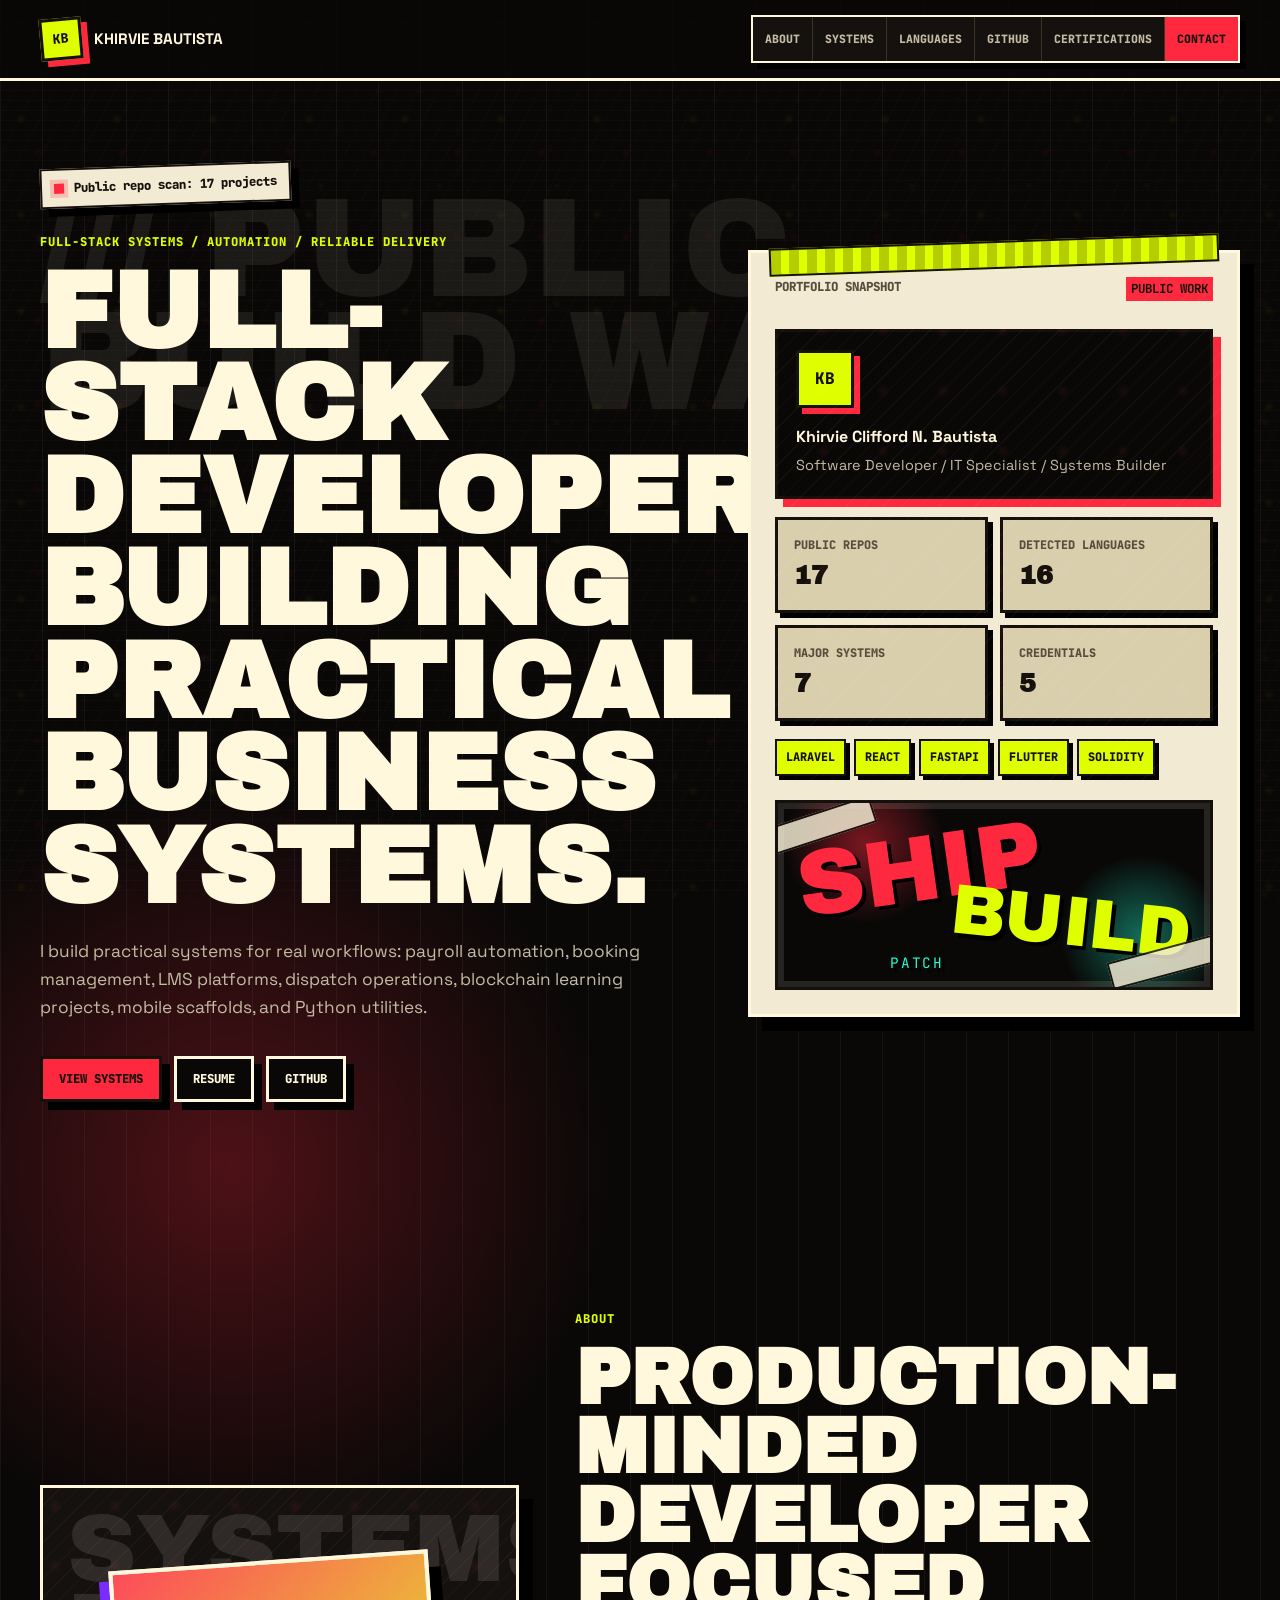
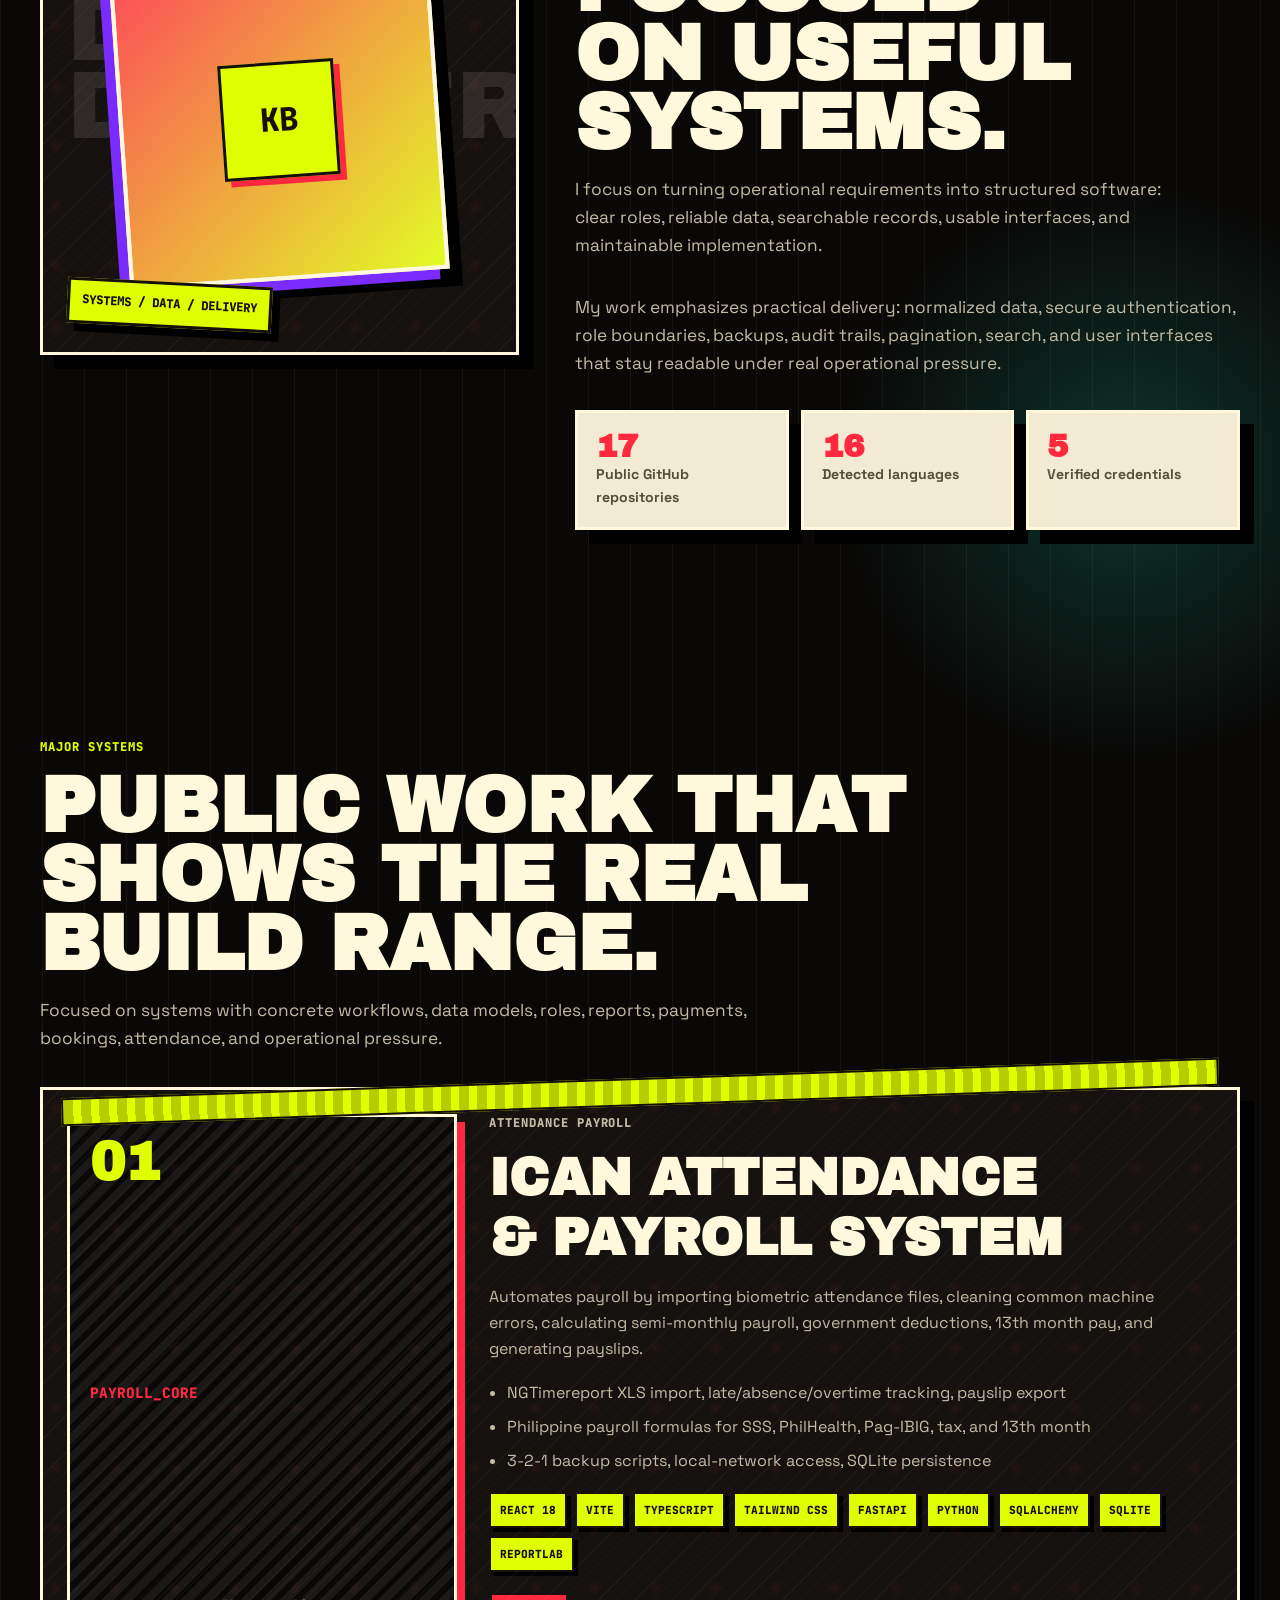
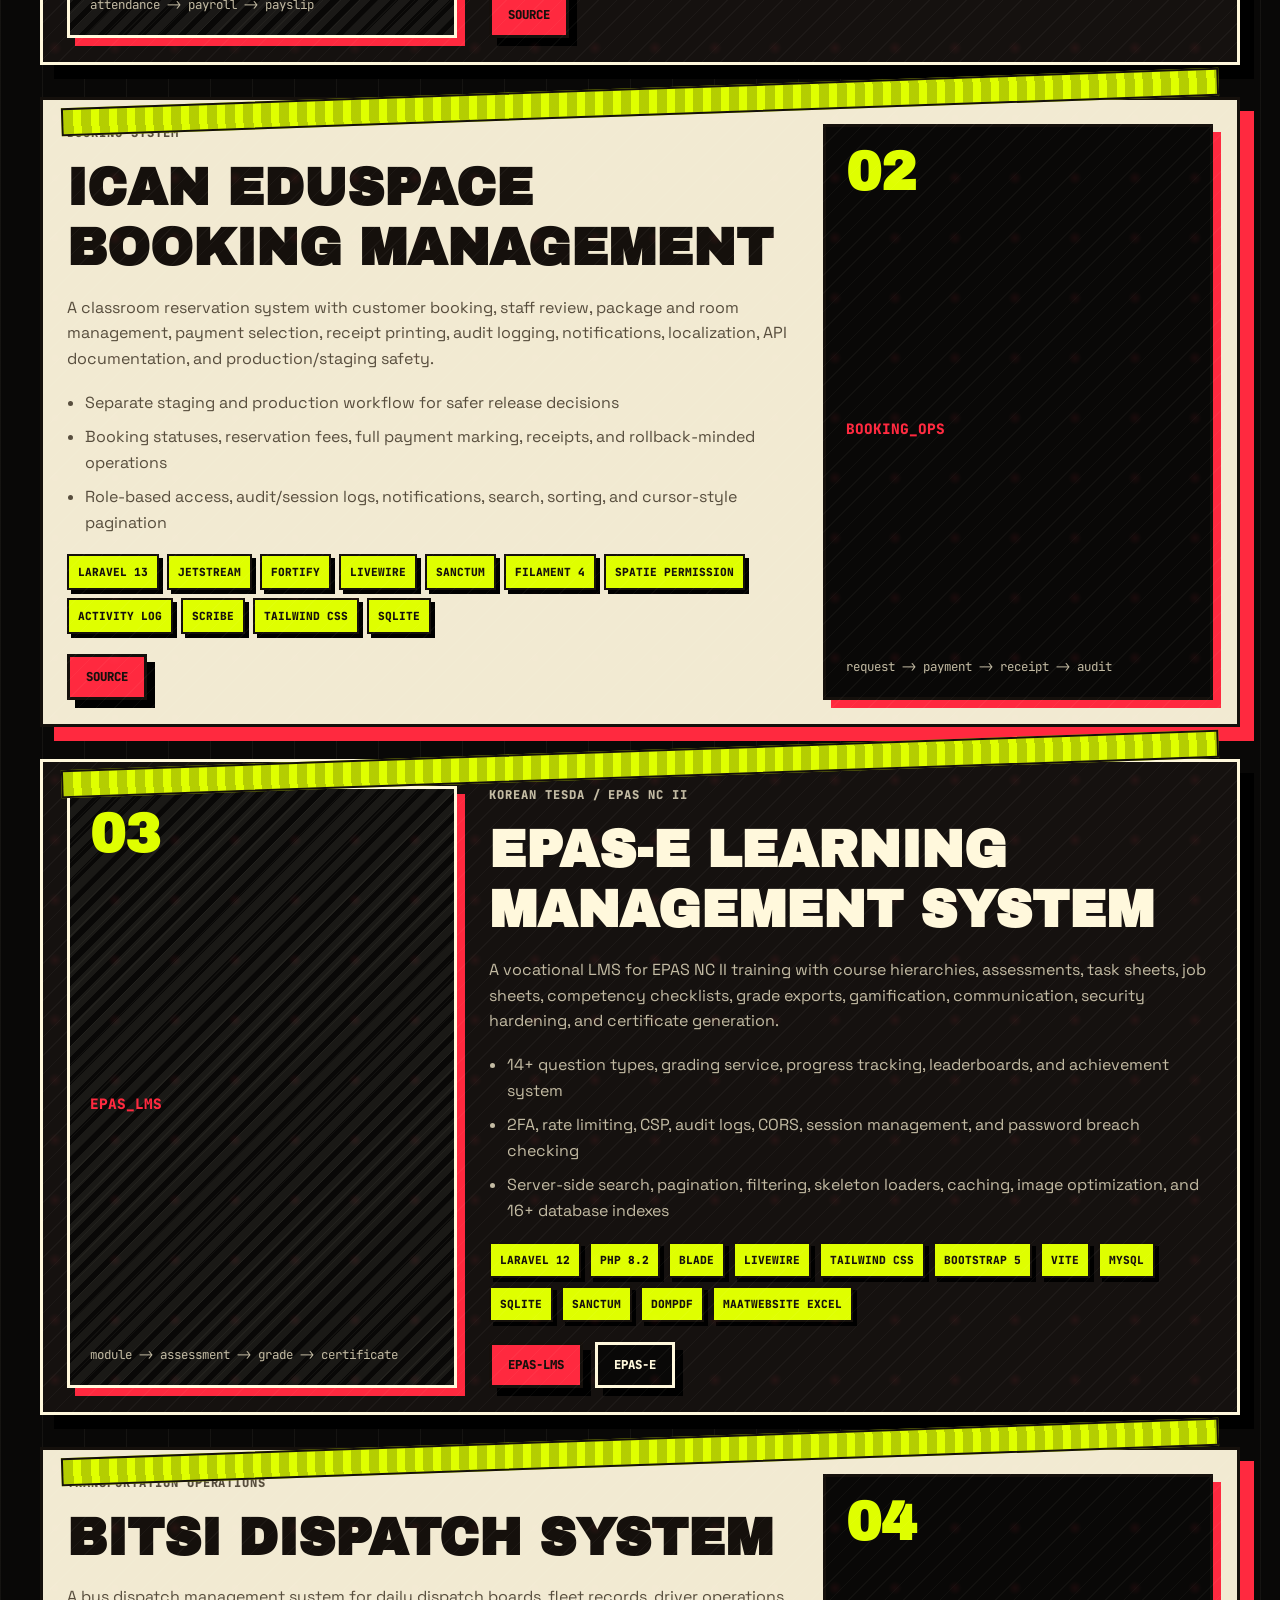
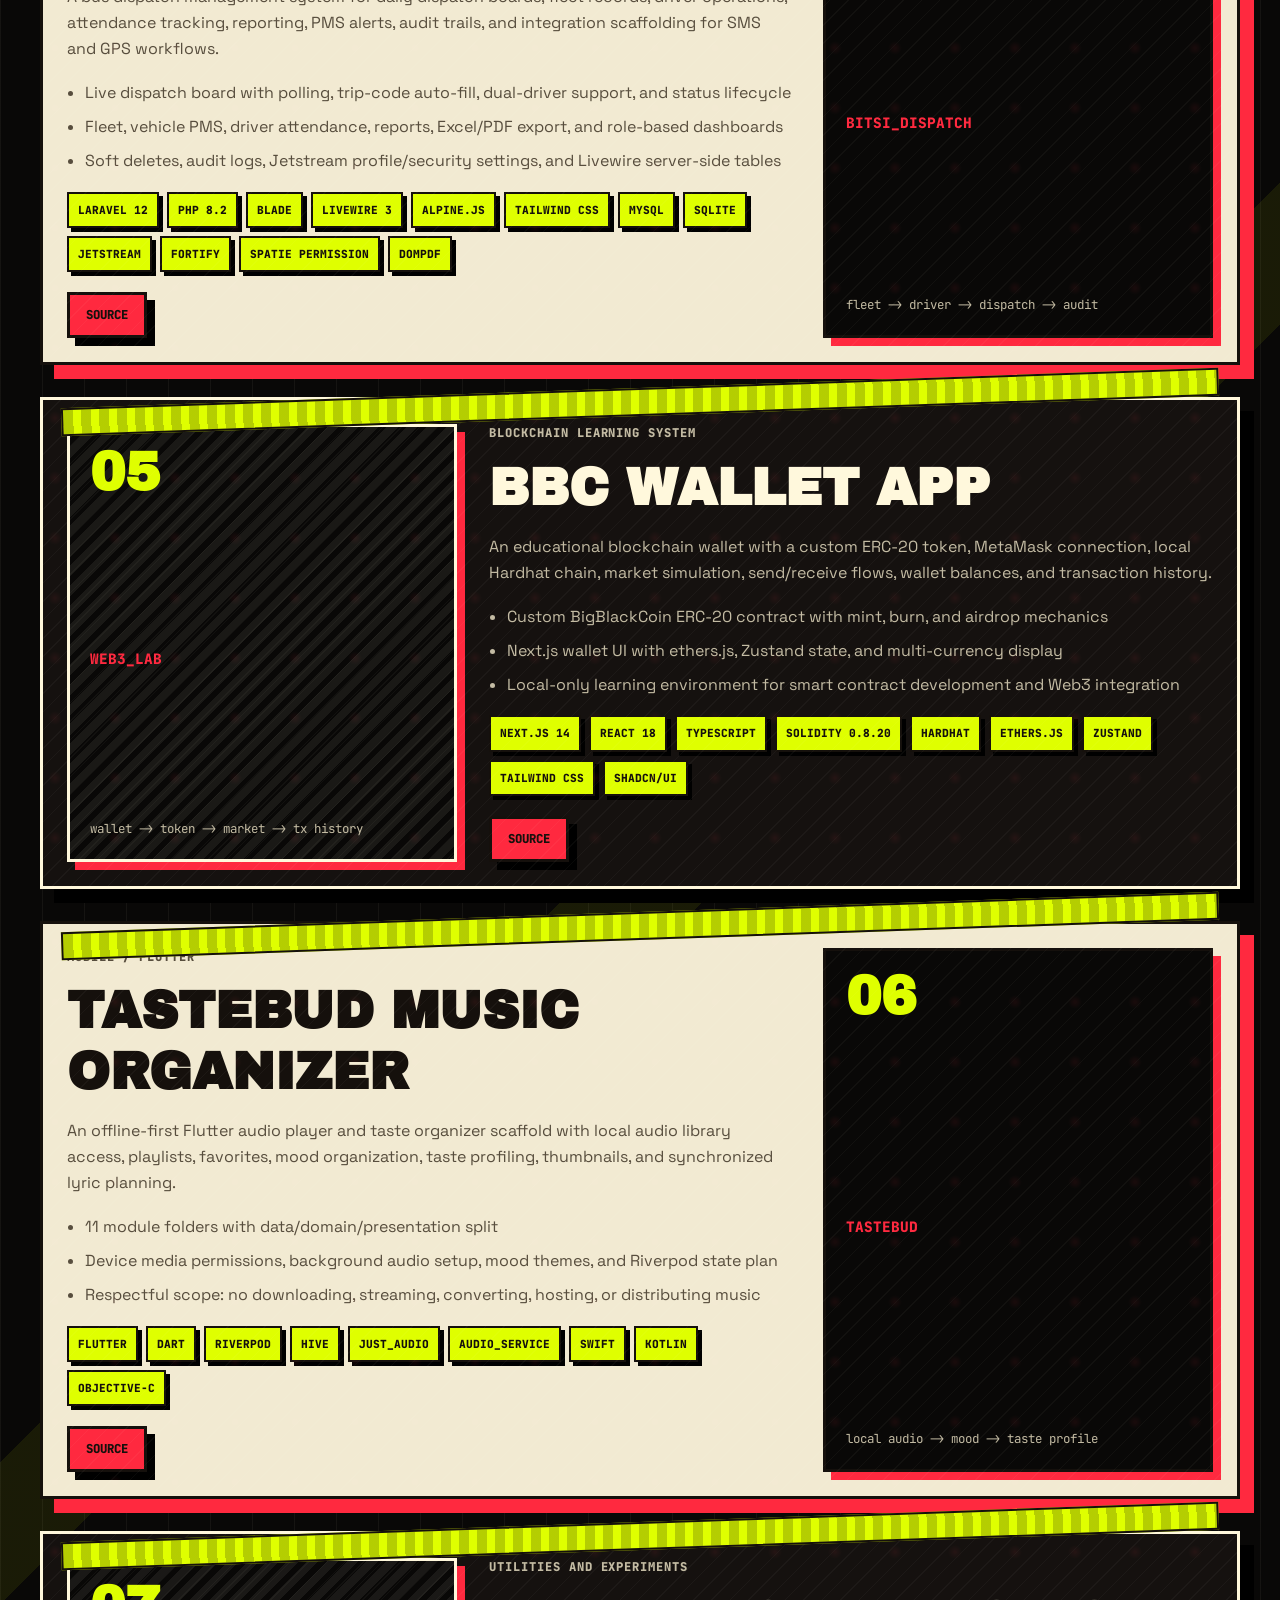
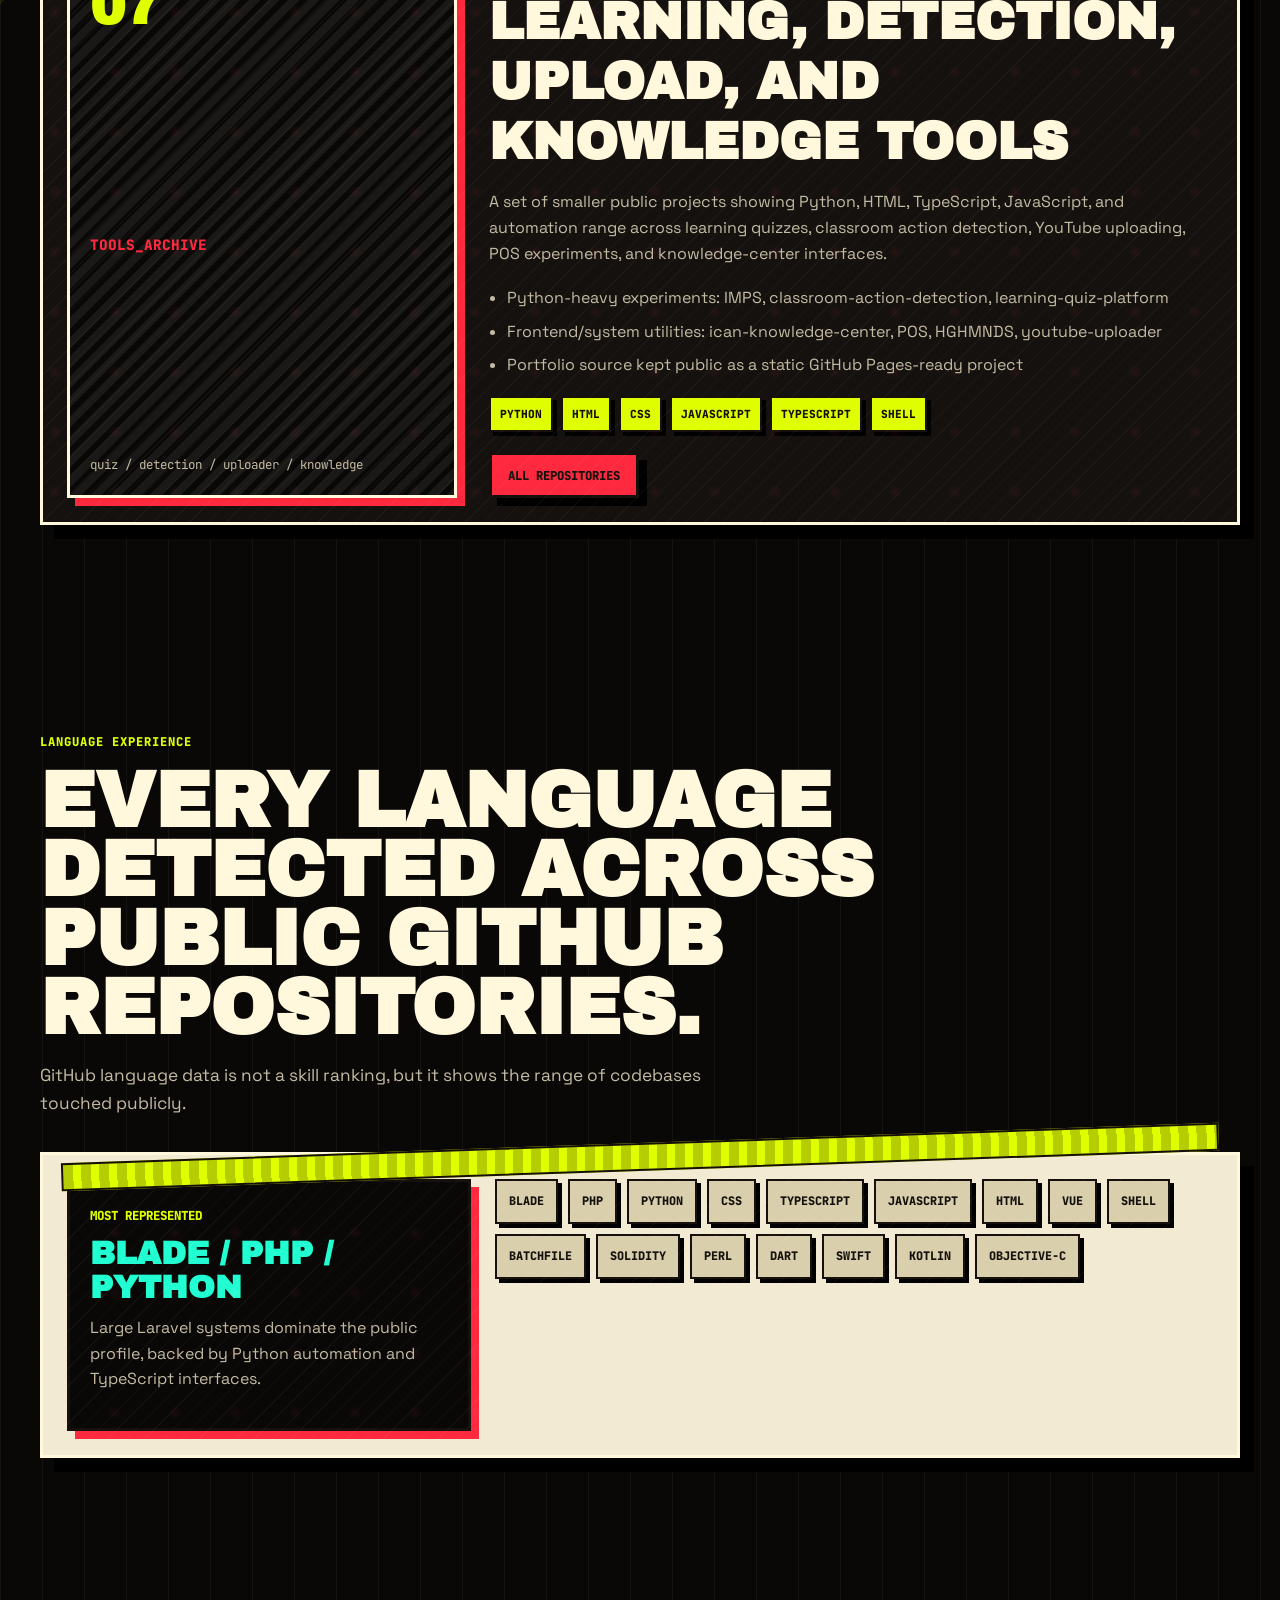
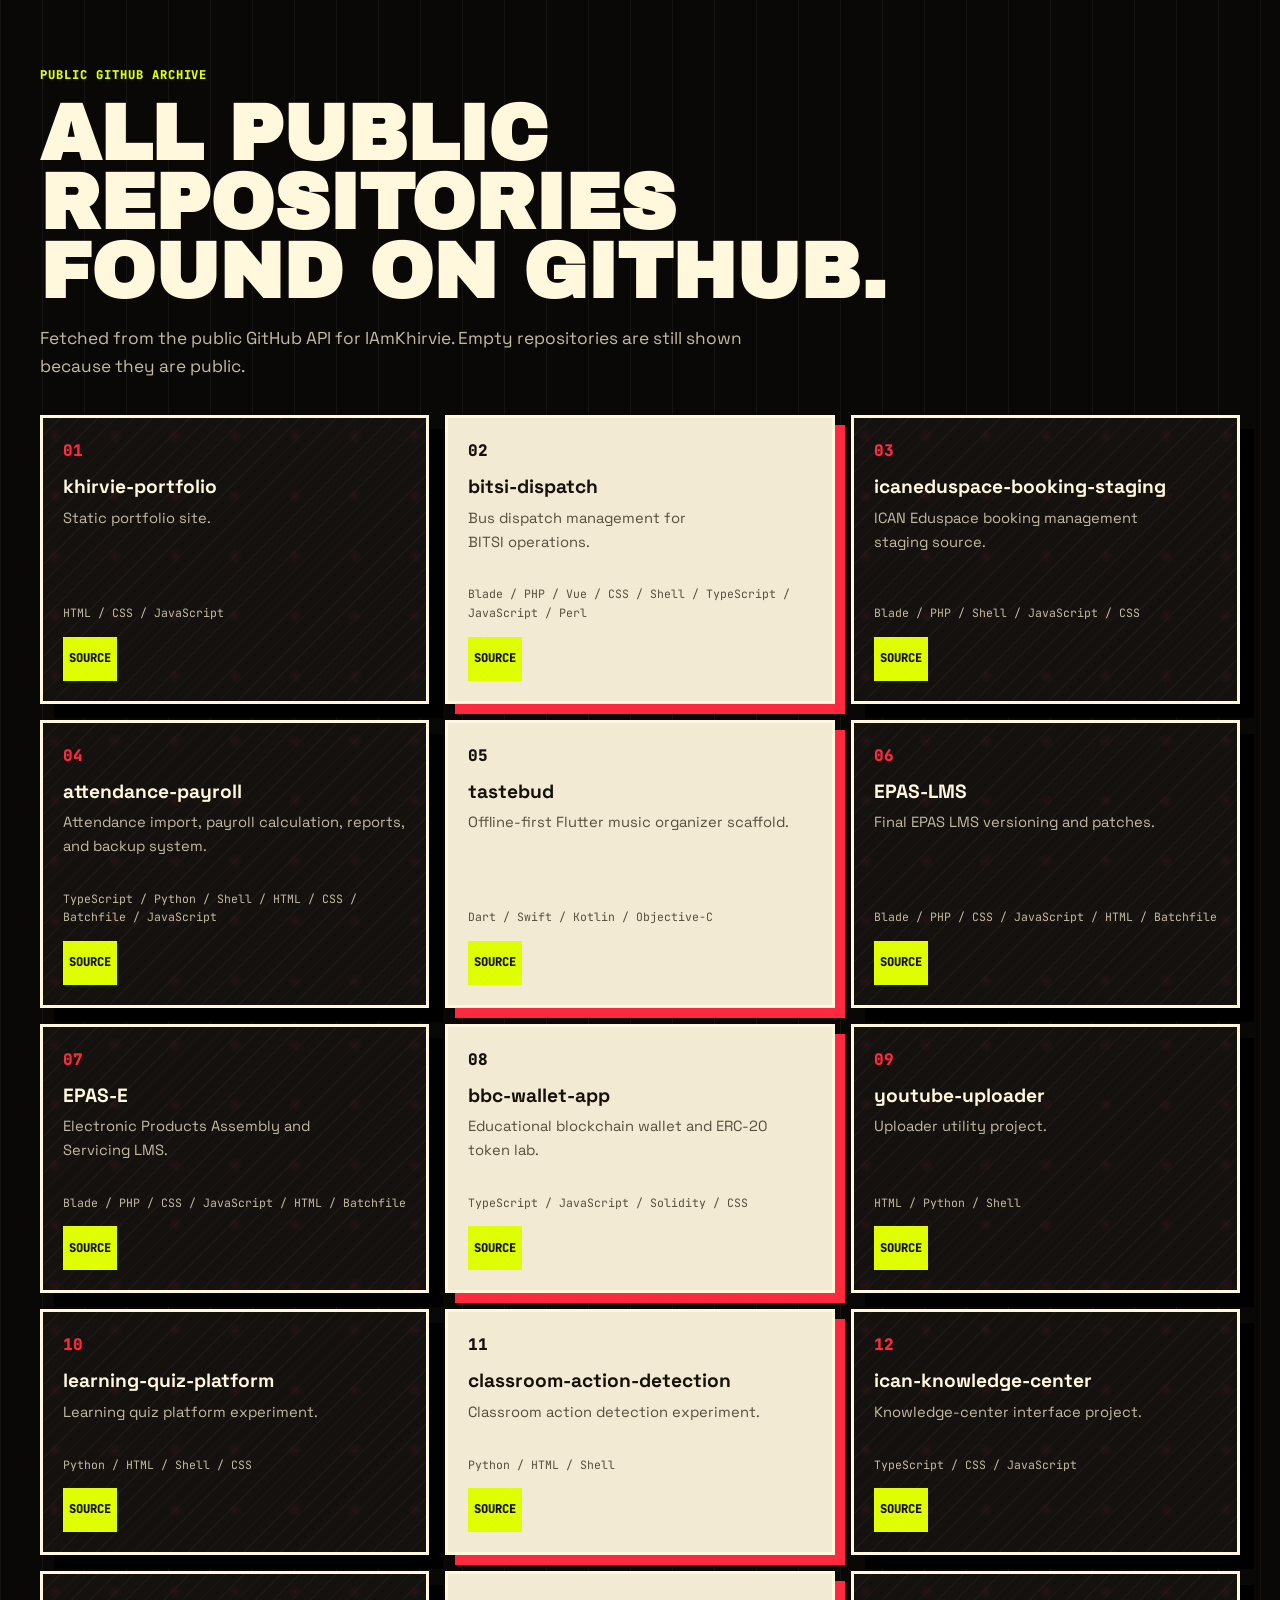
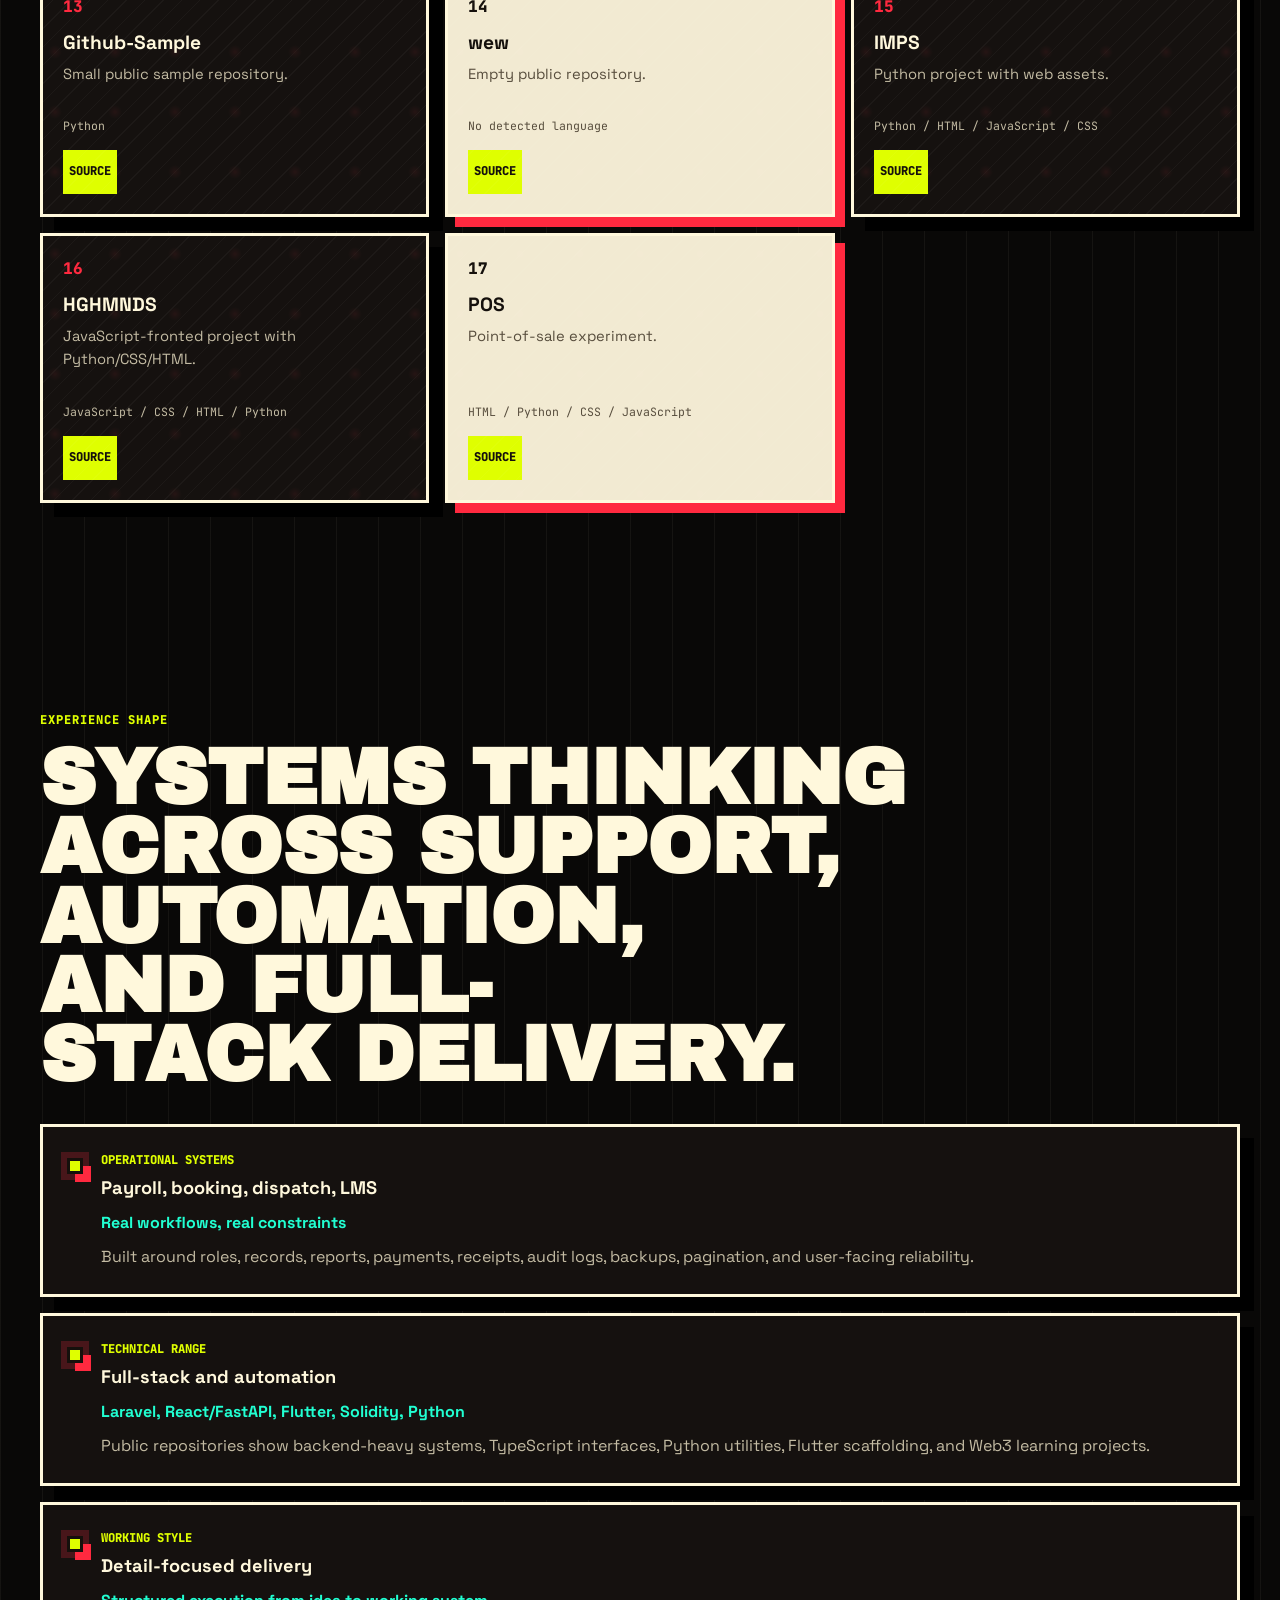
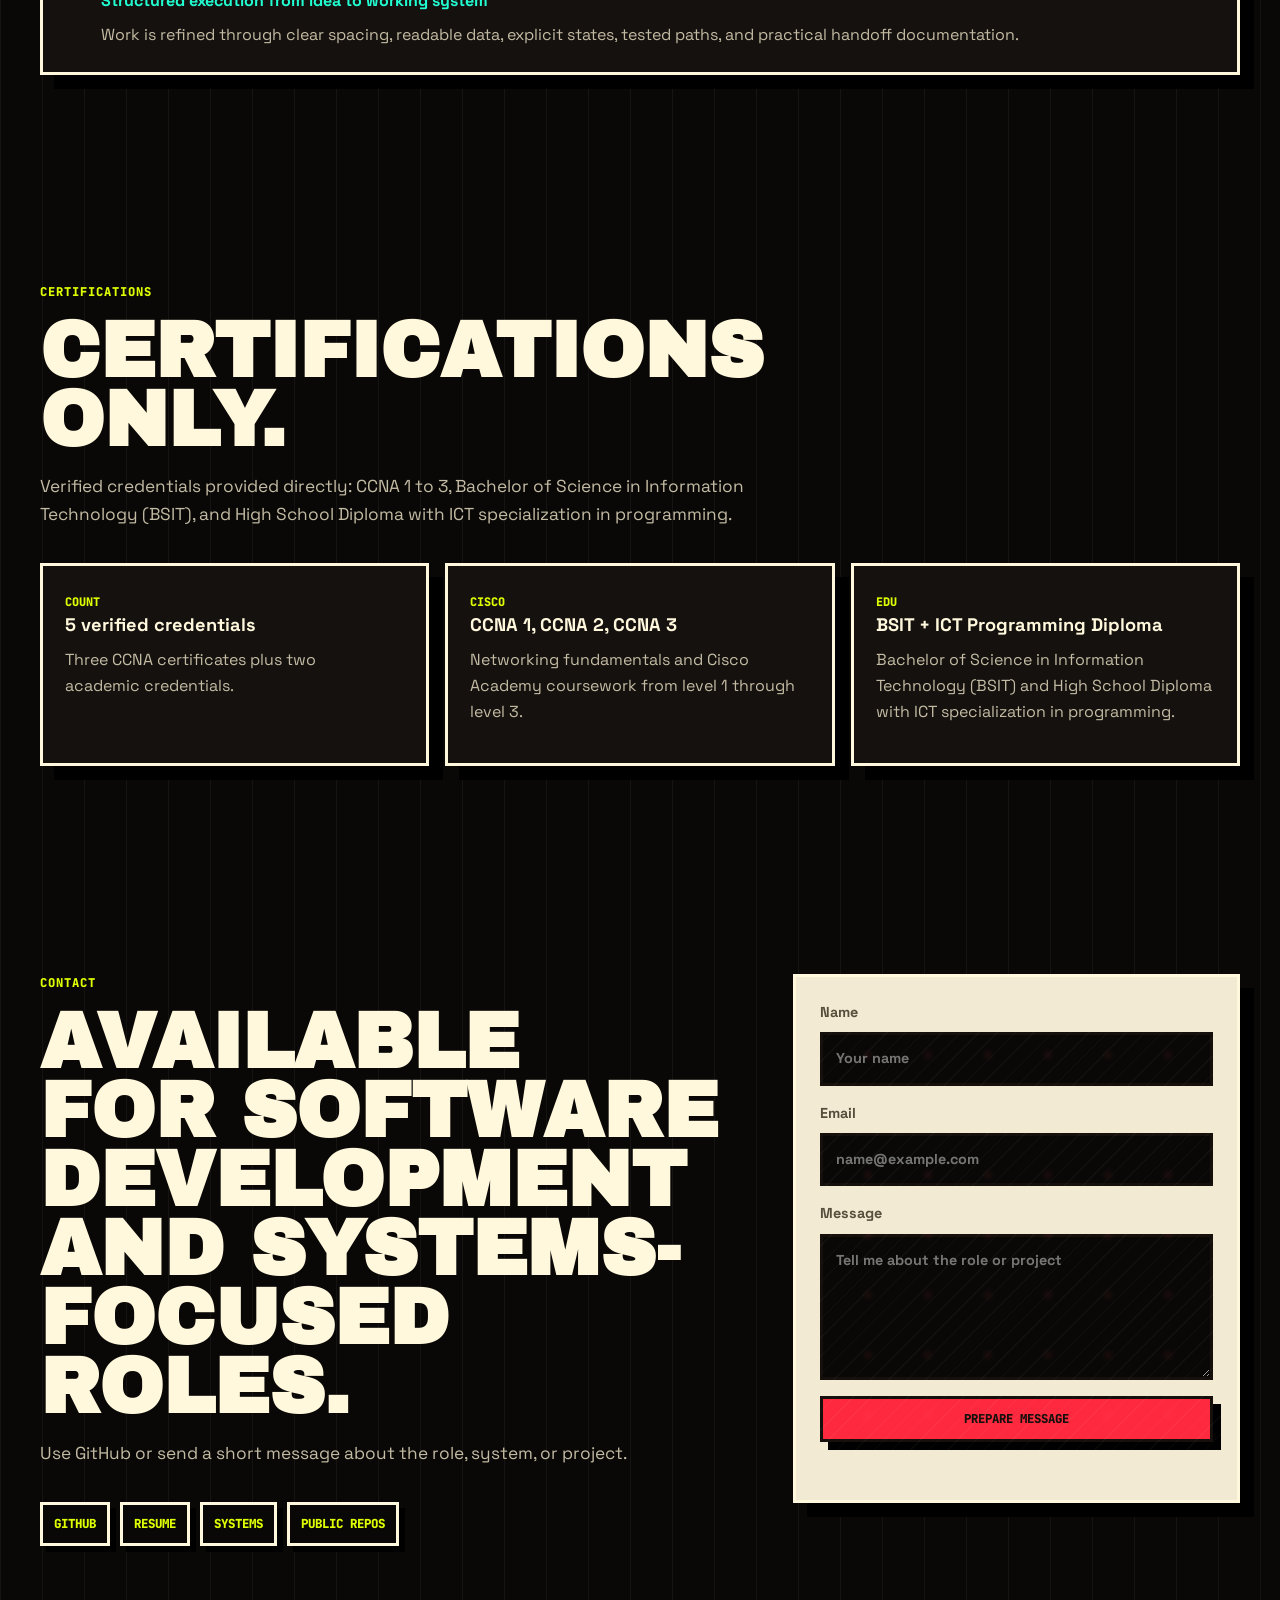
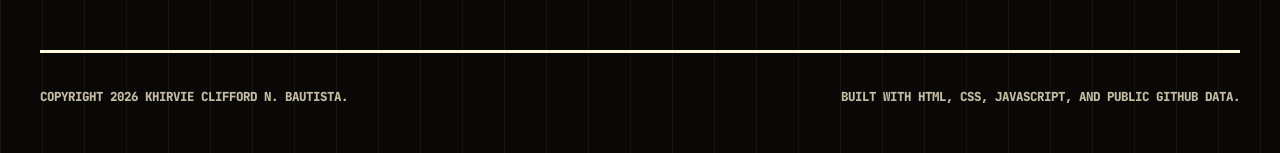
==== commit bf91d5a7: "Redesign portfolio with graffiti punk UI" ====
--- a/index.html
+++ b/index.html
@@ -4,18 +4,20 @@
   <meta charset="UTF-8">
   <meta name="viewport" content="width=device-width, initial-scale=1.0">
   <meta name="description" content="Portfolio of Khirvie Clifford N. Bautista: full-stack developer building payroll, booking, LMS, dispatch, blockchain, and automation systems.">
-  <meta name="theme-color" content="#08070d">
+  <meta name="theme-color" content="#090807">
   <meta property="og:title" content="Khirvie Bautista - Full-Stack Developer">
   <meta property="og:description" content="Public GitHub projects, detected languages, and production-minded systems.">
   <meta property="og:type" content="website">
   <title>Khirvie Clifford N. Bautista | Full-Stack Developer</title>
+  <link rel="icon" href="data:image/svg+xml,%3Csvg xmlns='http://www.w3.org/2000/svg' viewBox='0 0 64 64'%3E%3Crect width='64' height='64' fill='%23090807'/%3E%3Cpath d='M10 12h44v40H10z' fill='%23dfff00'/%3E%3Cpath d='M16 18h9v28h-9zM30 18h8v10l8-10h10L44 31l13 15H46l-8-10v10h-8z' fill='%2315100c'/%3E%3Cpath d='M7 50h50v7H7z' fill='%23ff293f'/%3E%3C/svg%3E">
   <link rel="preconnect" href="https://fonts.googleapis.com">
   <link rel="preconnect" href="https://fonts.gstatic.com" crossorigin>
-  <link href="https://fonts.googleapis.com/css2?family=JetBrains+Mono:wght@400;600;700;800&family=Space+Grotesk:wght@400;500;600;700&display=swap" rel="stylesheet">
+  <link href="https://fonts.googleapis.com/css2?family=Archivo+Black&amp;family=JetBrains+Mono:wght@400;600;700;800&amp;family=Space+Grotesk:wght@400;500;600;700;800&amp;display=swap" rel="stylesheet">
   <script>document.documentElement.classList.add('has-js');</script>
   <link rel="stylesheet" href="styles.css">
 </head>
 <body>
+  <a class="skip-link" href="#top">Skip to content</a>
   <header class="site-header" data-header>
     <nav class="nav-shell" aria-label="Primary navigation">
       <a class="brand" href="#top" aria-label="Khirvie Clifford N. Bautista home">
@@ -94,6 +96,13 @@
           <span>FastAPI</span>
           <span>Flutter</span>
           <span>Solidity</span>
+        </div>
+        <div class="graffiti-wall" aria-hidden="true">
+          <span class="tag tag-primary">SHIP</span>
+          <span class="tag tag-secondary">BUILD</span>
+          <span class="tag tag-tertiary">PATCH</span>
+          <span class="tape tape-one"></span>
+          <span class="tape tape-two"></span>
         </div>
       </aside>
     </section>
@@ -438,6 +447,7 @@
         </label>
         <button class="button button-primary" type="submit">Prepare Message</button>
         <p class="form-note" data-form-note aria-live="polite"></p>
+        <a class="form-mailto is-hidden" href="mailto:khirviecliffordbautista@gmail.com?subject=Portfolio%20inquiry%20for%20Khirvie%20Bautista" data-mailto-link>Open email draft</a>
       </form>
     </section>
   </main>
--- a/styles.css
+++ b/styles.css
@@ -1,21 +1,31 @@
 :root {
   color-scheme: dark;
-  --bg: #08070d;
-  --bg-2: #101018;
-  --card: rgba(20, 18, 30, 0.82);
-  --card-solid: #17131f;
-  --ink: #f6f0ff;
-  --muted: #afa4bb;
-  --muted-2: #766b83;
-  --line: rgba(246, 240, 255, 0.16);
-  --line-hot: rgba(255, 42, 142, 0.7);
-  --acid: #d7ff38;
-  --pink: #ff2a8e;
-  --cyan: #33f5ff;
-  --violet: #8b5cf6;
-  --orange: #ff8a00;
-  --shadow: 0 28px 80px rgba(0, 0, 0, 0.46);
-  --max: 1180px;
+  --asphalt: #090807;
+  --asphalt-2: #15110f;
+  --paper: #f2ead2;
+  --paper-aged: #d9cfad;
+  --ink: #fff8dc;
+  --ink-dark: #15100c;
+  --muted: #c3bba3;
+  --muted-dark: #574d3d;
+  --line: #3d3428;
+  --line-strong: #fff8dc;
+  --hazard: #ff293f;
+  --acid: #dfff00;
+  --spray: #21ffd2;
+  --bruise: #7a2cff;
+  --rust: #ff7a1a;
+  --asphalt-rgb: 9, 8, 7;
+  --paper-rgb: 242, 234, 210;
+  --ink-rgb: 255, 248, 220;
+  --hazard-rgb: 255, 41, 63;
+  --acid-rgb: 223, 255, 0;
+  --spray-rgb: 33, 255, 210;
+  --shadow-ink: #000000;
+  --max: 1200px;
+  --poster-shadow: 14px 14px 0 var(--shadow-ink);
+  --sticker-shadow: 8px 8px 0 var(--shadow-ink);
+  --fast: 160ms ease;
 }
 
 * {
@@ -28,17 +38,20 @@
 }
 
 body {
+  width: 100%;
+  max-width: 100vw;
   min-height: 100vh;
   margin: 0;
   overflow-x: clip;
   background:
-    radial-gradient(circle at 12% 8%, rgba(255, 42, 142, 0.16), transparent 28%),
-    radial-gradient(circle at 88% 12%, rgba(51, 245, 255, 0.13), transparent 25%),
-    radial-gradient(circle at 55% 88%, rgba(215, 255, 56, 0.09), transparent 28%),
-    var(--bg);
+    radial-gradient(circle at 18% 9%, rgba(var(--hazard-rgb), 0.28), transparent 24rem),
+    radial-gradient(circle at 88% 16%, rgba(var(--spray-rgb), 0.18), transparent 18rem),
+    linear-gradient(135deg, transparent 0 44%, rgba(var(--acid-rgb), 0.08) 44% 45%, transparent 45% 100%),
+    repeating-linear-gradient(90deg, rgba(var(--ink-rgb), 0.05) 0 1px, transparent 1px 42px),
+    var(--asphalt);
   color: var(--ink);
   font-family: "Space Grotesk", ui-sans-serif, system-ui, -apple-system, BlinkMacSystemFont, "Segoe UI", sans-serif;
-  line-height: 1.58;
+  line-height: 1.62;
   text-rendering: optimizeLegibility;
   -webkit-font-smoothing: antialiased;
 }
@@ -49,21 +62,30 @@
   position: fixed;
   inset: 0;
   pointer-events: none;
-  z-index: -1;
 }
 
 body::before {
+  z-index: 0;
+  opacity: 0.42;
   background:
-    linear-gradient(rgba(246, 240, 255, 0.045) 1px, transparent 1px),
-    linear-gradient(90deg, rgba(246, 240, 255, 0.045) 1px, transparent 1px);
-  background-size: 34px 34px;
-  mask-image: linear-gradient(to bottom, rgba(0, 0, 0, 0.9), transparent 76%);
+    repeating-linear-gradient(0deg, transparent 0 9px, rgba(var(--paper-rgb), 0.035) 9px 10px),
+    repeating-linear-gradient(117deg, transparent 0 17px, rgba(var(--hazard-rgb), 0.055) 17px 18px);
+  mix-blend-mode: screen;
 }
 
 body::after {
+  z-index: 0;
   background:
-    linear-gradient(105deg, transparent 0 45%, rgba(255, 42, 142, 0.11) 45% 46%, transparent 46% 100%),
-    linear-gradient(12deg, transparent 0 68%, rgba(51, 245, 255, 0.08) 68% 69%, transparent 69% 100%);
+    radial-gradient(circle at 22% 24%, rgba(var(--acid-rgb), 0.08), transparent 0.38rem),
+    radial-gradient(circle at 72% 58%, rgba(var(--paper-rgb), 0.05), transparent 0.34rem),
+    radial-gradient(circle at 45% 82%, rgba(var(--hazard-rgb), 0.08), transparent 0.44rem);
+  background-size: 96px 96px, 118px 118px, 84px 84px;
+  opacity: 0.65;
+}
+
+body > * {
+  position: relative;
+  z-index: 1;
 }
 
 a {
@@ -77,24 +99,97 @@
   font: inherit;
 }
 
+button {
+  cursor: pointer;
+}
+
+h1,
+h2,
+h3,
+p {
+  margin-top: 0;
+}
+
+h1,
+h2,
+.project-content h3 {
+  font-family: "Archivo Black", Impact, "Arial Black", sans-serif;
+  font-weight: 900;
+  letter-spacing: 0;
+  text-transform: uppercase;
+  text-wrap: balance;
+}
+
+h1 {
+  max-width: 900px;
+  margin-bottom: 24px;
+  font-size: clamp(3.1rem, 8.4vw, 7.2rem);
+  line-height: 0.86;
+}
+
+h2 {
+  max-width: 920px;
+  margin-bottom: 18px;
+  font-size: clamp(2.65rem, 6vw, 5.4rem);
+  line-height: 0.9;
+  overflow-wrap: normal;
+}
+
+h3 {
+  margin-bottom: 12px;
+  font-size: 1.14rem;
+  line-height: 1.18;
+  letter-spacing: 0;
+}
+
+p {
+  text-wrap: pretty;
+}
+
+::selection {
+  background: var(--acid);
+  color: var(--ink-dark);
+}
+
+.skip-link {
+  position: fixed;
+  left: 16px;
+  top: 16px;
+  z-index: 100;
+  transform: translateY(-160%);
+  padding: 10px 13px;
+  border: 2px solid var(--ink-dark);
+  background: var(--acid);
+  color: var(--ink-dark);
+  font-family: "JetBrains Mono", monospace;
+  font-size: 0.78rem;
+  font-weight: 800;
+  text-transform: uppercase;
+  box-shadow: var(--sticker-shadow);
+  transition: transform var(--fast);
+}
+
+.skip-link:focus {
+  transform: translateY(0);
+}
+
 .site-header {
   position: sticky;
   top: 0;
   z-index: 50;
-  border-bottom: 1px solid transparent;
-  transition: background 180ms ease, border-color 180ms ease, box-shadow 180ms ease;
+  border-bottom: 3px solid var(--line-strong);
+  background: rgba(var(--asphalt-rgb), 0.9);
+  transition: background var(--fast), box-shadow var(--fast), transform var(--fast);
 }
 
 .site-header.is-scrolled {
-  border-color: var(--line);
-  background: rgba(8, 7, 13, 0.84);
-  box-shadow: 0 18px 50px rgba(0, 0, 0, 0.35);
-  backdrop-filter: blur(18px);
+  background: var(--asphalt);
+  box-shadow: 0 10px 0 var(--hazard);
 }
 
 .nav-shell {
   width: min(var(--max), calc(100% - 40px));
-  height: 78px;
+  min-height: 78px;
   margin: 0 auto;
   display: flex;
   align-items: center;
@@ -103,11 +198,12 @@
 }
 
 .brand {
+  min-height: 48px;
   display: inline-flex;
   align-items: center;
   gap: 12px;
-  font-weight: 800;
-  letter-spacing: 0;
+  color: var(--ink);
+  font-weight: 900;
 }
 
 .brand span,
@@ -115,59 +211,86 @@
 .portrait-placeholder span {
   display: grid;
   place-items: center;
-  border: 1px solid rgba(255, 42, 142, 0.72);
-  background:
-    linear-gradient(135deg, rgba(255, 42, 142, 0.92), rgba(139, 92, 246, 0.78)),
-    #17131f;
-  color: #fff;
-  box-shadow: 5px 5px 0 rgba(215, 255, 56, 0.9);
+  border: 3px solid var(--ink-dark);
+  background: var(--acid);
+  color: var(--ink-dark);
+  font-family: "JetBrains Mono", monospace;
+  font-weight: 900;
+  box-shadow: 6px 6px 0 var(--hazard);
 }
 
 .brand span {
-  width: 38px;
-  height: 38px;
-  font-family: "JetBrains Mono", monospace;
+  width: 42px;
+  height: 42px;
   font-size: 0.82rem;
+  transform: rotate(-5deg);
+}
+
+.brand strong {
+  font-size: 0.95rem;
+  text-transform: uppercase;
 }
 
 .nav-links {
   display: flex;
   align-items: center;
-  gap: 4px;
-  padding: 6px;
-  border: 1px solid var(--line);
-  background: rgba(20, 18, 30, 0.74);
-  box-shadow: inset 0 0 0 1px rgba(255, 42, 142, 0.06);
+  gap: 0;
+  border: 2px solid var(--line-strong);
+  background: var(--asphalt-2);
+  box-shadow: 6px 6px 0 var(--shadow-ink);
 }
 
 .nav-links a {
-  padding: 8px 11px;
+  min-height: 44px;
+  display: inline-flex;
+  align-items: center;
+  padding: 0 12px;
+  border-right: 1px solid var(--line);
   color: var(--muted);
-  font-size: 0.82rem;
+  font-family: "JetBrains Mono", monospace;
+  font-size: 0.72rem;
   font-weight: 800;
-  letter-spacing: 0.02em;
-  transition: color 160ms ease, background 160ms ease;
+  text-transform: uppercase;
+  transition: color var(--fast), background var(--fast), transform var(--fast);
+}
+
+.nav-links a:last-child {
+  border-right: 0;
 }
 
 .nav-links a:hover,
 .nav-links a.is-active {
-  background: rgba(255, 42, 142, 0.16);
-  color: var(--ink);
+  background: var(--hazard);
+  color: var(--ink-dark);
+}
+
+.nav-links a:focus-visible,
+.button:focus-visible,
+.contact-links a:focus-visible,
+.form-mailto:focus-visible,
+.repo-card a:focus-visible,
+.nav-toggle:focus-visible,
+input:focus-visible,
+textarea:focus-visible {
+  outline: 3px solid var(--acid);
+  outline-offset: 3px;
+  box-shadow: 0 0 0 6px var(--shadow-ink);
 }
 
 .nav-toggle {
   display: none;
-  width: 44px;
-  height: 44px;
-  border: 1px solid var(--line);
-  background: rgba(20, 18, 30, 0.9);
-  color: var(--ink);
+  width: 46px;
+  height: 46px;
+  border: 3px solid var(--line-strong);
+  background: var(--acid);
+  color: var(--ink-dark);
+  box-shadow: 6px 6px 0 var(--shadow-ink);
 }
 
 .nav-toggle span {
   display: block;
-  width: 19px;
-  height: 2px;
+  width: 21px;
+  height: 3px;
   margin: 5px auto;
   background: currentColor;
 }
@@ -175,17 +298,32 @@
 .section {
   width: min(var(--max), calc(100% - 40px));
   margin: 0 auto;
-  padding: 112px 0;
-  scroll-margin-top: 88px;
+  padding: 104px 0;
+  scroll-margin-top: 104px;
 }
 
 .hero {
-  min-height: calc(100vh - 78px);
-  display: grid;
-  grid-template-columns: minmax(0, 1.06fr) minmax(340px, 0.74fr);
+  min-height: calc(100dvh - 78px);
+  display: grid;
+  grid-template-columns: minmax(0, 1.04fr) minmax(350px, 0.78fr);
   align-items: center;
-  gap: 54px;
-  padding-top: 78px;
+  gap: 52px;
+  padding-top: 84px;
+}
+
+.hero::before {
+  content: "/// PUBLIC BUILD WALL";
+  position: absolute;
+  left: max(20px, calc((100vw - var(--max)) / 2));
+  width: min(var(--max), calc(100vw - 40px));
+  overflow: hidden;
+  top: 112px;
+  color: rgba(var(--ink-rgb), 0.08);
+  font-family: "Archivo Black", Impact, sans-serif;
+  font-size: clamp(3.5rem, 11vw, 10rem);
+  line-height: 0.8;
+  text-transform: uppercase;
+  z-index: -1;
 }
 
 .eyebrow {
@@ -193,9 +331,10 @@
   color: var(--acid);
   font-family: "JetBrains Mono", monospace;
   font-size: 0.76rem;
-  font-weight: 800;
-  letter-spacing: 0.12em;
-  text-transform: uppercase;
+  font-weight: 900;
+  letter-spacing: 0.08em;
+  text-transform: uppercase;
+  overflow-wrap: break-word;
 }
 
 .status-badge {
@@ -205,49 +344,21 @@
   gap: 10px;
   margin-bottom: 28px;
   padding: 8px 12px;
-  border: 1px solid rgba(215, 255, 56, 0.48);
-  background: rgba(215, 255, 56, 0.09);
-  color: #eeff9c;
-  font-family: "JetBrains Mono", monospace;
-  font-size: 0.8rem;
-  font-weight: 800;
+  border: 2px solid var(--ink-dark);
+  background: var(--paper);
+  color: var(--ink-dark);
+  font-family: "JetBrains Mono", monospace;
+  font-size: 0.78rem;
+  font-weight: 900;
+  box-shadow: var(--sticker-shadow);
+  transform: rotate(-2deg);
 }
 
 .status-badge span {
-  width: 9px;
-  height: 9px;
-  background: var(--acid);
-  box-shadow: 0 0 0 5px rgba(215, 255, 56, 0.13), 0 0 18px rgba(215, 255, 56, 0.8);
-}
-
-h1,
-h2,
-h3,
-p {
-  margin-top: 0;
-}
-
-h1 {
-  max-width: 880px;
-  margin-bottom: 24px;
-  font-size: clamp(4rem, 9vw, 7.8rem);
-  line-height: 0.88;
-  letter-spacing: 0;
-}
-
-h2 {
-  max-width: 840px;
-  margin-bottom: 18px;
-  font-size: clamp(2.9rem, 6vw, 5rem);
-  line-height: 0.94;
-  letter-spacing: 0;
-}
-
-h3 {
-  margin-bottom: 12px;
-  font-size: 1.1rem;
-  line-height: 1.22;
-  letter-spacing: 0;
+  width: 10px;
+  height: 10px;
+  background: var(--hazard);
+  box-shadow: 0 0 0 4px rgba(var(--hazard-rgb), 0.22);
 }
 
 .hero-copy,
@@ -264,22 +375,7 @@
   margin-bottom: 34px;
 }
 
-.hero-copy-block {
-  min-width: 0;
-  max-width: 100%;
-}
-
-.eyebrow {
-  overflow-wrap: break-word;
-}
-
-.hero-actions,
-.project-actions {
-  display: flex;
-  flex-wrap: wrap;
-  gap: 12px;
-}
-
+.hero-copy-block,
 .hero > *,
 .split-section > *,
 .project-card > *,
@@ -288,74 +384,108 @@
   min-width: 0;
 }
 
+.hero-actions,
+.project-actions {
+  display: flex;
+  flex-wrap: wrap;
+  gap: 12px;
+}
+
 .button {
+  min-height: 46px;
   display: inline-flex;
   align-items: center;
   justify-content: center;
-  min-height: 46px;
   padding: 0 16px;
-  border: 1px solid var(--line);
-  background: rgba(20, 18, 30, 0.88);
+  border: 3px solid var(--line-strong);
+  background: var(--asphalt);
   color: var(--ink);
   font-family: "JetBrains Mono", monospace;
-  font-size: 0.78rem;
-  font-weight: 800;
-  text-transform: uppercase;
-  transition: transform 160ms ease, border-color 160ms ease, background 160ms ease, box-shadow 160ms ease;
+  font-size: 0.77rem;
+  font-weight: 900;
+  text-transform: uppercase;
+  box-shadow: var(--sticker-shadow);
+  transition: transform var(--fast), background var(--fast), color var(--fast), box-shadow var(--fast);
 }
 
 .button:hover {
-  transform: translate(-2px, -2px);
-  border-color: var(--cyan);
-  box-shadow: 4px 4px 0 rgba(51, 245, 255, 0.5);
+  transform: translate(-3px, -3px);
+  background: var(--spray);
+  color: var(--ink-dark);
+}
+
+.button:active {
+  transform: translate(2px, 2px);
+  box-shadow: 3px 3px 0 var(--shadow-ink);
 }
 
 .button-primary {
-  border-color: rgba(255, 42, 142, 0.86);
-  background: var(--pink);
-  color: #100812;
+  border-color: var(--ink-dark);
+  background: var(--hazard);
+  color: var(--ink-dark);
 }
 
 .button-primary:hover {
-  border-color: var(--acid);
-  box-shadow: 4px 4px 0 rgba(215, 255, 56, 0.88);
+  background: var(--acid);
+  color: var(--ink-dark);
 }
 
 .hero-panel,
-.skill-card,
 .project-card,
 .timeline-card,
 .cert-card,
 .repo-card,
 .contact-form,
 .about-visual,
-.language-board {
+.language-board,
+.stats-row div {
   position: relative;
-  border: 0;
-  background:
-    linear-gradient(135deg, rgba(255, 255, 255, 0.045), rgba(255, 255, 255, 0.012)),
-    var(--card);
-  box-shadow: 0 22px 70px rgba(0, 0, 0, 0.32);
+  border: 3px solid var(--line-strong);
+  background: var(--asphalt-2);
+  box-shadow: var(--poster-shadow);
 }
 
 .hero-panel::before,
 .project-card::before,
 .repo-card::before,
-.language-board::before {
+.language-board::before,
+.contact-form::before,
+.about-visual::before {
   content: "";
   position: absolute;
-  left: 0;
-  top: 0;
-  bottom: 0;
-  width: 3px;
+  inset: 0;
   pointer-events: none;
-  background: linear-gradient(180deg, rgba(255, 42, 142, 0.75), rgba(51, 245, 255, 0.55));
+  opacity: 0.2;
+  background:
+    repeating-linear-gradient(135deg, transparent 0 12px, rgba(var(--paper-rgb), 0.18) 12px 13px),
+    radial-gradient(circle at 20% 30%, rgba(var(--hazard-rgb), 0.34), transparent 0.42rem);
+  background-size: auto, 60px 60px;
+  mix-blend-mode: screen;
 }
 
 .hero-panel {
   padding: 24px;
-  min-width: 0;
   max-width: 100%;
+  background: var(--paper);
+  color: var(--ink-dark);
+  transform: rotate(1deg);
+}
+
+.hero-panel::after,
+.project-card::after,
+.language-board::after {
+  content: "";
+  position: absolute;
+  left: 18px;
+  right: 18px;
+  top: -12px;
+  height: 24px;
+  border: 2px solid var(--ink-dark);
+  background:
+    repeating-linear-gradient(90deg, rgba(var(--asphalt-rgb), 0.2) 0 10px, transparent 10px 18px),
+    var(--acid);
+  transform: rotate(-2deg);
+  pointer-events: none;
 }
 
 .panel-topline,
@@ -364,14 +494,20 @@
   justify-content: space-between;
   flex-wrap: wrap;
   gap: 18px;
-  color: var(--muted);
-  font-family: "JetBrains Mono", monospace;
-  font-size: 0.82rem;
+  font-family: "JetBrains Mono", monospace;
+  font-size: 0.78rem;
+  font-weight: 800;
+  text-transform: uppercase;
+}
+
+.panel-topline {
+  color: var(--muted-dark);
 }
 
 .panel-topline strong {
-  color: var(--acid);
-  text-transform: uppercase;
+  padding: 2px 5px;
+  background: var(--hazard);
+  color: var(--ink-dark);
 }
 
 .profile-card {
@@ -379,9 +515,12 @@
   align-items: center;
   flex-wrap: wrap;
   gap: 16px;
-  margin: 28px 0;
+  margin: 28px 0 18px;
   padding: 18px;
-  background: rgba(8, 7, 13, 0.62);
+  border: 3px solid var(--ink-dark);
+  background: var(--asphalt);
+  color: var(--ink);
+  box-shadow: 8px 8px 0 var(--hazard);
 }
 
 .profile-card > div {
@@ -404,9 +543,7 @@
   flex: 0 0 auto;
   width: 58px;
   height: 58px;
-  font-family: "JetBrains Mono", monospace;
   font-size: 1rem;
-  font-weight: 800;
 }
 
 .metric-grid {
@@ -416,10 +553,11 @@
 }
 
 .metric-grid div {
-  min-height: 100px;
-  padding: 17px;
-  background: rgba(8, 7, 13, 0.48);
-  box-shadow: inset 3px 0 0 rgba(215, 255, 56, 0.34);
+  min-height: 96px;
+  padding: 16px;
+  border: 3px solid var(--ink-dark);
+  background: var(--paper-aged);
+  box-shadow: 5px 5px 0 var(--shadow-ink);
 }
 
 .metric-grid span,
@@ -428,37 +566,122 @@
 }
 
 .metric-grid span {
-  color: var(--muted);
-  font-size: 0.8rem;
+  color: var(--muted-dark);
+  font-family: "JetBrains Mono", monospace;
+  font-size: 0.74rem;
+  font-weight: 800;
+  text-transform: uppercase;
 }
 
 .metric-grid strong {
   margin-top: 8px;
-  color: var(--ink);
-  font-family: "JetBrains Mono", monospace;
-  font-size: 1.34rem;
-}
-
-.stack-strip {
+  color: var(--ink-dark);
+  font-family: "Archivo Black", Impact, sans-serif;
+  font-size: 1.58rem;
+  line-height: 1;
+}
+
+.stack-strip,
+.chip-list,
+.language-grid {
   display: flex;
   flex-wrap: wrap;
   gap: 8px;
+}
+
+.stack-strip {
   margin-top: 18px;
 }
 
 .stack-strip span,
 .chip-list span,
 .language-grid span {
-  border: 1px solid rgba(51, 245, 255, 0.27);
-  background: rgba(51, 245, 255, 0.08);
-  color: #d9fdff;
-  font-family: "JetBrains Mono", monospace;
-  font-size: 0.78rem;
-  font-weight: 700;
-}
-
-.stack-strip span {
-  padding: 7px 10px;
+  border: 2px solid var(--ink-dark);
+  background: var(--acid);
+  color: var(--ink-dark);
+  font-family: "JetBrains Mono", monospace;
+  font-size: 0.74rem;
+  font-weight: 900;
+  text-transform: uppercase;
+  box-shadow: 4px 4px 0 var(--shadow-ink);
+}
+
+.stack-strip span,
+.chip-list span {
+  padding: 7px 9px;
+}
+
+.chip-list.compact span {
+  font-size: 0.7rem;
+}
+
+.graffiti-wall {
+  position: relative;
+  min-height: 190px;
+  margin-top: 24px;
+  overflow: hidden;
+  border: 3px solid var(--ink-dark);
+  background:
+    radial-gradient(circle at 20% 22%, rgba(var(--hazard-rgb), 0.46), transparent 5rem),
+    radial-gradient(circle at 84% 72%, rgba(var(--spray-rgb), 0.4), transparent 5rem),
+    repeating-linear-gradient(0deg, rgba(var(--asphalt-rgb), 0.08) 0 2px, transparent 2px 11px),
+    var(--asphalt);
+  box-shadow: inset 0 0 0 6px rgba(var(--paper-rgb), 0.12);
+}
+
+.tag {
+  position: absolute;
+  font-family: "Archivo Black", Impact, sans-serif;
+  color: var(--ink);
+  line-height: 0.82;
+  text-transform: uppercase;
+  text-shadow: 4px 4px 0 var(--shadow-ink);
+}
+
+.tag-primary {
+  left: 18px;
+  top: 28px;
+  color: var(--hazard);
+  font-size: clamp(3rem, 8vw, 5.8rem);
+  transform: rotate(-8deg);
+}
+
+.tag-secondary {
+  right: 18px;
+  bottom: 36px;
+  color: var(--acid);
+  font-size: clamp(2.2rem, 6vw, 4.4rem);
+  transform: rotate(6deg);
+}
+
+.tag-tertiary {
+  left: 26%;
+  bottom: 18px;
+  color: var(--spray);
+  font-family: "JetBrains Mono", monospace;
+  font-size: 0.9rem;
+  letter-spacing: 0.12em;
+}
+
+.tape {
+  position: absolute;
+  width: 120px;
+  height: 28px;
+  border: 2px solid var(--ink-dark);
+  background: var(--paper);
+  opacity: 0.84;
+}
+
+.tape-one {
+  left: -22px;
+  top: 10px;
+  transform: rotate(-18deg);
+}
+
+.tape-two {
+  right: -18px;
+  bottom: 12px;
+  transform: rotate(-15deg);
 }
 
 .section-heading {
@@ -481,49 +704,58 @@
   display: grid;
   place-items: center;
   overflow: hidden;
-}
-
-.about-visual::before {
-  content: "";
+  background: var(--asphalt-2);
+}
+
+.about-visual::after {
+  content: "SYSTEMS\A DATA\A DELIVERY";
+  white-space: pre;
   position: absolute;
-  inset: 36px;
-  background:
-    linear-gradient(90deg, rgba(215, 255, 56, 0.1), transparent 45%),
-    linear-gradient(180deg, rgba(51, 245, 255, 0.08), transparent 55%);
-  transform: none;
+  left: 24px;
+  top: 22px;
+  color: rgba(var(--paper-rgb), 0.12);
+  font-family: "Archivo Black", Impact, sans-serif;
+  font-size: clamp(3rem, 10vw, 6rem);
+  line-height: 0.82;
 }
 
 .portrait-placeholder {
+  position: relative;
+  z-index: 1;
   width: min(70%, 320px);
   aspect-ratio: 1;
   display: grid;
   place-items: center;
+  border: 4px solid var(--line-strong);
   background:
-    linear-gradient(135deg, rgba(255, 42, 142, 0.2), rgba(51, 245, 255, 0.12)),
-    #100812;
+    linear-gradient(135deg, rgba(var(--hazard-rgb), 0.82), rgba(var(--acid-rgb), 0.82)),
+    var(--paper);
+  box-shadow: -10px 10px 0 var(--bruise), 12px 18px 0 var(--shadow-ink);
+  transform: rotate(-4deg);
 }
 
 .portrait-placeholder span {
-  width: 112px;
-  height: 112px;
-  font-family: "JetBrains Mono", monospace;
+  width: 116px;
+  height: 116px;
   font-size: 2rem;
-  font-weight: 800;
 }
 
 .profile-note {
   position: absolute;
   left: 24px;
   bottom: 24px;
-  max-width: 240px;
+  z-index: 2;
+  max-width: 250px;
   padding: 10px 12px;
+  border: 3px solid var(--ink-dark);
   background: var(--acid);
-  color: #08070d;
+  color: var(--ink-dark);
   font-family: "JetBrains Mono", monospace;
   font-size: 0.76rem;
-  font-weight: 800;
-  text-transform: uppercase;
-  transform: rotate(-3deg);
+  font-weight: 900;
+  text-transform: uppercase;
+  box-shadow: var(--sticker-shadow);
+  transform: rotate(3deg);
 }
 
 .stats-row {
@@ -535,8 +767,8 @@
 
 .stats-row div {
   padding: 18px;
-  background: rgba(20, 18, 30, 0.64);
-  box-shadow: inset 0 2px 0 rgba(255, 42, 142, 0.32);
+  background: var(--paper);
+  color: var(--ink-dark);
 }
 
 .stats-row strong,
@@ -545,38 +777,53 @@
 }
 
 .stats-row strong {
-  color: var(--acid);
-  font-family: "JetBrains Mono", monospace;
-  font-size: 1.8rem;
+  color: var(--hazard);
+  font-family: "Archivo Black", Impact, sans-serif;
+  font-size: 2rem;
+  line-height: 1;
 }
 
 .stats-row span {
-  color: var(--muted);
-  font-size: 0.86rem;
+  color: var(--muted-dark);
+  font-size: 0.88rem;
+  font-weight: 700;
 }
 
 .project-list {
   display: grid;
-  gap: 28px;
+  gap: 32px;
 }
 
 .project-card {
   display: grid;
-  grid-template-columns: minmax(230px, 0.36fr) minmax(0, 0.64fr);
+  grid-template-columns: minmax(230px, 0.35fr) minmax(0, 0.65fr);
   gap: 32px;
   align-items: stretch;
   padding: 24px;
-  transition: transform 200ms ease, background 200ms ease, box-shadow 200ms ease;
-}
-
-.project-card:hover {
-  transform: translateY(-4px);
-  background: rgba(23, 19, 31, 0.95);
-  box-shadow: 0 26px 78px rgba(0, 0, 0, 0.42);
+  transition: background 190ms ease, box-shadow 190ms ease;
+}
+
+.project-card:nth-child(odd) {
+  background: var(--asphalt-2);
+}
+
+.project-card:nth-child(even) {
+  border-color: var(--ink-dark);
+  background: var(--paper);
+  color: var(--ink-dark);
+  box-shadow: 14px 14px 0 var(--hazard);
+}
+
+.project-card:focus-within {
+  box-shadow: 18px 18px 0 var(--shadow-ink);
+}
+
+.project-card:nth-child(even):focus-within {
+  box-shadow: 18px 18px 0 var(--hazard);
 }
 
 .project-card.is-reversed {
-  grid-template-columns: minmax(0, 0.64fr) minmax(230px, 0.36fr);
+  grid-template-columns: minmax(0, 0.65fr) minmax(230px, 0.35fr);
 }
 
 .project-card.is-reversed .project-code {
@@ -589,25 +836,33 @@
   flex-direction: column;
   justify-content: space-between;
   padding: 20px;
+  border: 3px solid var(--line-strong);
   background:
-    linear-gradient(135deg, rgba(255, 42, 142, 0.12), transparent 55%),
-    rgba(8, 7, 13, 0.64);
-  box-shadow: inset 0 0 0 1px rgba(246, 240, 255, 0.06);
+    repeating-linear-gradient(135deg, rgba(var(--ink-rgb), 0.07) 0 8px, transparent 8px 14px),
+    var(--asphalt);
+  box-shadow: 8px 8px 0 var(--hazard);
+}
+
+.project-card:nth-child(even) .project-code {
+  border-color: var(--ink-dark);
+  background: var(--asphalt);
+  color: var(--ink);
 }
 
 .project-code span {
-  color: var(--pink);
-  font-family: "JetBrains Mono", monospace;
-  font-size: 3rem;
-  font-weight: 800;
+  color: var(--acid);
+  font-family: "Archivo Black", Impact, sans-serif;
+  font-size: 3.3rem;
+  font-weight: 900;
   line-height: 1;
 }
 
 .project-code strong {
-  color: var(--acid);
+  color: var(--hazard);
   font-family: "JetBrains Mono", monospace;
   font-size: 0.9rem;
-  letter-spacing: 0.08em;
+  font-weight: 900;
+  text-transform: uppercase;
 }
 
 .project-code code {
@@ -618,12 +873,22 @@
 
 .project-content h3 {
   margin-bottom: 16px;
-  font-size: clamp(2.1rem, 4vw, 3.3rem);
-}
-
-.project-content p,
-.project-content li {
+  font-size: clamp(2rem, 4vw, 3.25rem);
+}
+
+.project-card:nth-child(odd) .project-content p,
+.project-card:nth-child(odd) .project-content li {
   color: var(--muted);
+}
+
+.project-card:nth-child(even) .project-content p,
+.project-card:nth-child(even) .project-content li,
+.project-card:nth-child(even) .eyebrow {
+  color: var(--muted-dark);
+}
+
+.project-card:nth-child(even) .project-content h3 {
+  color: var(--ink-dark);
 }
 
 .project-content ul {
@@ -635,20 +900,6 @@
   margin-bottom: 8px;
 }
 
-.chip-list {
-  display: flex;
-  flex-wrap: wrap;
-  gap: 8px;
-}
-
-.chip-list span {
-  padding: 7px 9px;
-}
-
-.chip-list.compact span {
-  font-size: 0.73rem;
-}
-
 .project-actions {
   margin-top: 20px;
 }
@@ -658,28 +909,34 @@
   grid-template-columns: minmax(260px, 0.36fr) minmax(0, 0.64fr);
   gap: 24px;
   padding: 24px;
+  background: var(--paper);
+  color: var(--ink-dark);
 }
 
 .language-primary {
   padding: 20px;
-  background: rgba(8, 7, 13, 0.5);
-  box-shadow: inset 3px 0 0 rgba(215, 255, 56, 0.42);
+  border: 3px solid var(--ink-dark);
+  background: var(--asphalt);
+  color: var(--ink);
+  box-shadow: 8px 8px 0 var(--hazard);
 }
 
 .language-primary span {
-  color: var(--pink);
+  color: var(--acid);
   font-family: "JetBrains Mono", monospace;
   font-size: 0.78rem;
-  font-weight: 800;
+  font-weight: 900;
   text-transform: uppercase;
 }
 
 .language-primary strong {
   display: block;
   margin: 10px 0;
-  color: var(--acid);
+  color: var(--spray);
+  font-family: "Archivo Black", Impact, sans-serif;
   font-size: 2rem;
   line-height: 1.05;
+  text-transform: uppercase;
 }
 
 .language-primary p {
@@ -687,15 +944,13 @@
 }
 
 .language-grid {
-  display: flex;
-  flex-wrap: wrap;
   align-content: start;
   gap: 10px;
 }
 
 .language-grid span {
   padding: 11px 12px;
-  background: rgba(51, 245, 255, 0.08);
+  background: var(--paper-aged);
 }
 
 .repo-grid {
@@ -709,19 +964,29 @@
   padding: 20px;
   display: flex;
   flex-direction: column;
-  transition: transform 180ms ease, background 180ms ease, box-shadow 180ms ease;
-}
-
-.repo-card:hover {
-  transform: translate(-2px, -2px);
-  background: rgba(23, 19, 31, 0.96);
-  box-shadow: 0 22px 58px rgba(0, 0, 0, 0.34);
+  transition: background 180ms ease, box-shadow 180ms ease;
+}
+
+.repo-card:nth-child(3n + 2) {
+  background: var(--paper);
+  color: var(--ink-dark);
+  box-shadow: 10px 10px 0 var(--hazard);
+}
+
+.repo-card:focus-within {
+  background: var(--asphalt);
+  box-shadow: 12px 12px 0 var(--acid);
+}
+
+.repo-card:nth-child(3n + 2):focus-within {
+  background: var(--paper-aged);
+  box-shadow: 12px 12px 0 var(--shadow-ink);
 }
 
 .repo-card > span {
-  color: var(--pink);
-  font-family: "JetBrains Mono", monospace;
-  font-weight: 800;
+  color: var(--hazard);
+  font-family: "JetBrains Mono", monospace;
+  font-weight: 900;
 }
 
 .repo-card h3 {
@@ -735,21 +1000,38 @@
   font-size: 0.92rem;
 }
 
+.repo-card:nth-child(3n + 2) p {
+  color: var(--muted-dark);
+}
+
+.repo-card:nth-child(3n + 2) > span {
+  color: var(--ink-dark);
+}
+
 .repo-meta {
   margin-top: auto;
   padding-top: 16px;
-  color: var(--muted-2);
+  color: var(--muted);
   font-family: "JetBrains Mono", monospace;
   font-size: 0.72rem;
+}
+
+.repo-card:nth-child(3n + 2) .repo-meta {
+  color: var(--muted-dark);
 }
 
 .repo-card a {
   width: fit-content;
+  min-height: 44px;
+  display: inline-flex;
+  align-items: center;
   margin-top: 14px;
-  color: var(--acid);
+  padding: 4px 6px;
+  background: var(--acid);
+  color: var(--ink-dark);
   font-family: "JetBrains Mono", monospace;
   font-size: 0.76rem;
-  font-weight: 800;
+  font-weight: 900;
   text-transform: uppercase;
 }
 
@@ -766,11 +1048,12 @@
 }
 
 .timeline-dot {
-  width: 14px;
-  height: 14px;
+  width: 16px;
+  height: 16px;
   margin-top: 7px;
-  background: var(--pink);
-  box-shadow: 0 0 0 6px rgba(255, 42, 142, 0.12), 0 0 20px rgba(255, 42, 142, 0.8);
+  border: 3px solid var(--ink-dark);
+  background: var(--acid);
+  box-shadow: 0 0 0 6px rgba(var(--hazard-rgb), 0.22), 8px 8px 0 var(--hazard);
 }
 
 .timeline-card p {
@@ -778,7 +1061,7 @@
   color: var(--acid);
   font-family: "JetBrains Mono", monospace;
   font-size: 0.76rem;
-  font-weight: 800;
+  font-weight: 900;
   text-transform: uppercase;
 }
 
@@ -789,7 +1072,7 @@
 
 .timeline-card strong {
   margin-bottom: 8px;
-  color: var(--cyan);
+  color: var(--spray);
 }
 
 .timeline-card span {
@@ -807,10 +1090,10 @@
 }
 
 .cert-card > span {
-  color: var(--pink);
+  color: var(--acid);
   font-family: "JetBrains Mono", monospace;
   font-size: 0.74rem;
-  font-weight: 800;
+  font-weight: 900;
 }
 
 .cert-card p {
@@ -831,35 +1114,48 @@
 }
 
 .contact-links a {
-  padding: 9px 11px;
-  border: 1px solid var(--line);
-  background: rgba(20, 18, 30, 0.64);
-  color: var(--cyan);
+  min-height: 44px;
+  display: inline-flex;
+  align-items: center;
+  padding: 0 11px;
+  border: 3px solid var(--line-strong);
+  background: var(--asphalt);
+  color: var(--acid);
   font-family: "JetBrains Mono", monospace;
   font-size: 0.78rem;
-  font-weight: 800;
-  text-transform: uppercase;
+  font-weight: 900;
+  text-transform: uppercase;
+  box-shadow: 6px 6px 0 var(--shadow-ink);
+  transition: transform var(--fast), background var(--fast), color var(--fast);
+}
+
+.contact-links a:hover {
+  transform: translate(-3px, -3px);
+  background: var(--spray);
+  color: var(--ink-dark);
 }
 
 .contact-form {
   display: grid;
   gap: 16px;
   padding: 24px;
+  background: var(--paper);
+  color: var(--ink-dark);
 }
 
 .contact-form label {
   display: grid;
   gap: 8px;
-  color: var(--muted);
+  color: var(--muted-dark);
   font-size: 0.9rem;
-  font-weight: 700;
+  font-weight: 800;
 }
 
 .contact-form input,
 .contact-form textarea {
   width: 100%;
-  border: 1px solid var(--line);
-  background: rgba(8, 7, 13, 0.72);
+  border: 3px solid var(--ink-dark);
+  background: var(--asphalt);
   color: var(--ink);
   padding: 12px 13px;
   outline: none;
@@ -867,29 +1163,51 @@
 
 .contact-form input:focus,
 .contact-form textarea:focus {
-  border-color: var(--pink);
-  box-shadow: 0 0 0 3px rgba(255, 42, 142, 0.14);
+  border-color: var(--spray);
+  box-shadow: 0 0 0 4px rgba(var(--spray-rgb), 0.2);
 }
 
 .form-note {
   min-height: 1.4em;
   margin: 0;
-  color: var(--acid);
+  color: var(--ink-dark);
   font-family: "JetBrains Mono", monospace;
   font-size: 0.82rem;
+  font-weight: 800;
+}
+
+.form-mailto {
+  width: fit-content;
+  min-height: 44px;
+  display: inline-flex;
+  align-items: center;
+  padding: 0 12px;
+  border: 3px solid var(--ink-dark);
+  background: var(--hazard);
+  color: var(--ink-dark);
+  font-family: "JetBrains Mono", monospace;
+  font-size: 0.78rem;
+  font-weight: 900;
+  text-transform: uppercase;
+  box-shadow: 6px 6px 0 var(--shadow-ink);
+}
+
+.form-mailto.is-hidden {
+  display: none;
 }
 
 .site-footer {
   width: min(var(--max), calc(100% - 40px));
   margin: 0 auto;
   padding: 34px 0 46px;
-  border-top: 1px solid var(--line);
+  border-top: 3px solid var(--line-strong);
+  color: var(--muted);
 }
 
 .has-js .reveal {
   opacity: 0;
   transform: translateY(20px);
-  transition: opacity 520ms ease, transform 520ms ease;
+  transition: opacity 460ms ease, transform 460ms ease;
 }
 
 .has-js .reveal.is-visible {
@@ -906,13 +1224,11 @@
     position: fixed;
     left: 20px;
     right: 20px;
-    top: 86px;
+    top: 92px;
     display: none;
     flex-direction: column;
     align-items: stretch;
-    padding: 12px;
-    background: rgba(8, 7, 13, 0.96);
-    box-shadow: var(--shadow);
+    background: var(--asphalt);
   }
 
   .nav-links.is-open {
@@ -920,7 +1236,10 @@
   }
 
   .nav-links a {
-    padding: 12px;
+    min-height: 46px;
+    border-right: 0;
+    border-bottom: 1px solid var(--line);
+    padding: 0 12px;
   }
 
   .hero,
@@ -970,9 +1289,22 @@
     padding-top: 64px;
   }
 
+  .hero::before {
+    display: none;
+  }
+
   .hero-copy,
   .eyebrow {
     max-width: calc(100vw - 48px);
+  }
+
+  h1 {
+    font-size: clamp(2.72rem, 13.4vw, 3.45rem);
+  }
+
+  h2 {
+    font-size: clamp(1.78rem, 9.4vw, 2.8rem);
+    overflow-wrap: normal;
   }
 
   .hero-actions,
@@ -982,7 +1314,8 @@
   }
 
   .button,
-  .contact-links a {
+  .contact-links a,
+  .form-mailto {
     width: 100%;
   }
 
@@ -1003,14 +1336,6 @@
     padding: 18px;
   }
 
-  h1 {
-    font-size: clamp(3.3rem, 16vw, 4.4rem);
-  }
-
-  h2 {
-    font-size: clamp(2.35rem, 12vw, 3.35rem);
-  }
-
   .profile-card {
     align-items: flex-start;
     flex-direction: column;
@@ -1030,6 +1355,20 @@
 
   .project-code {
     min-height: 190px;
+  }
+
+  .graffiti-wall {
+    min-height: 160px;
+  }
+
+  .tag-primary {
+    left: 12px;
+    top: 28px;
+  }
+
+  .tag-secondary {
+    right: 12px;
+    bottom: 36px;
   }
 
   .site-footer {
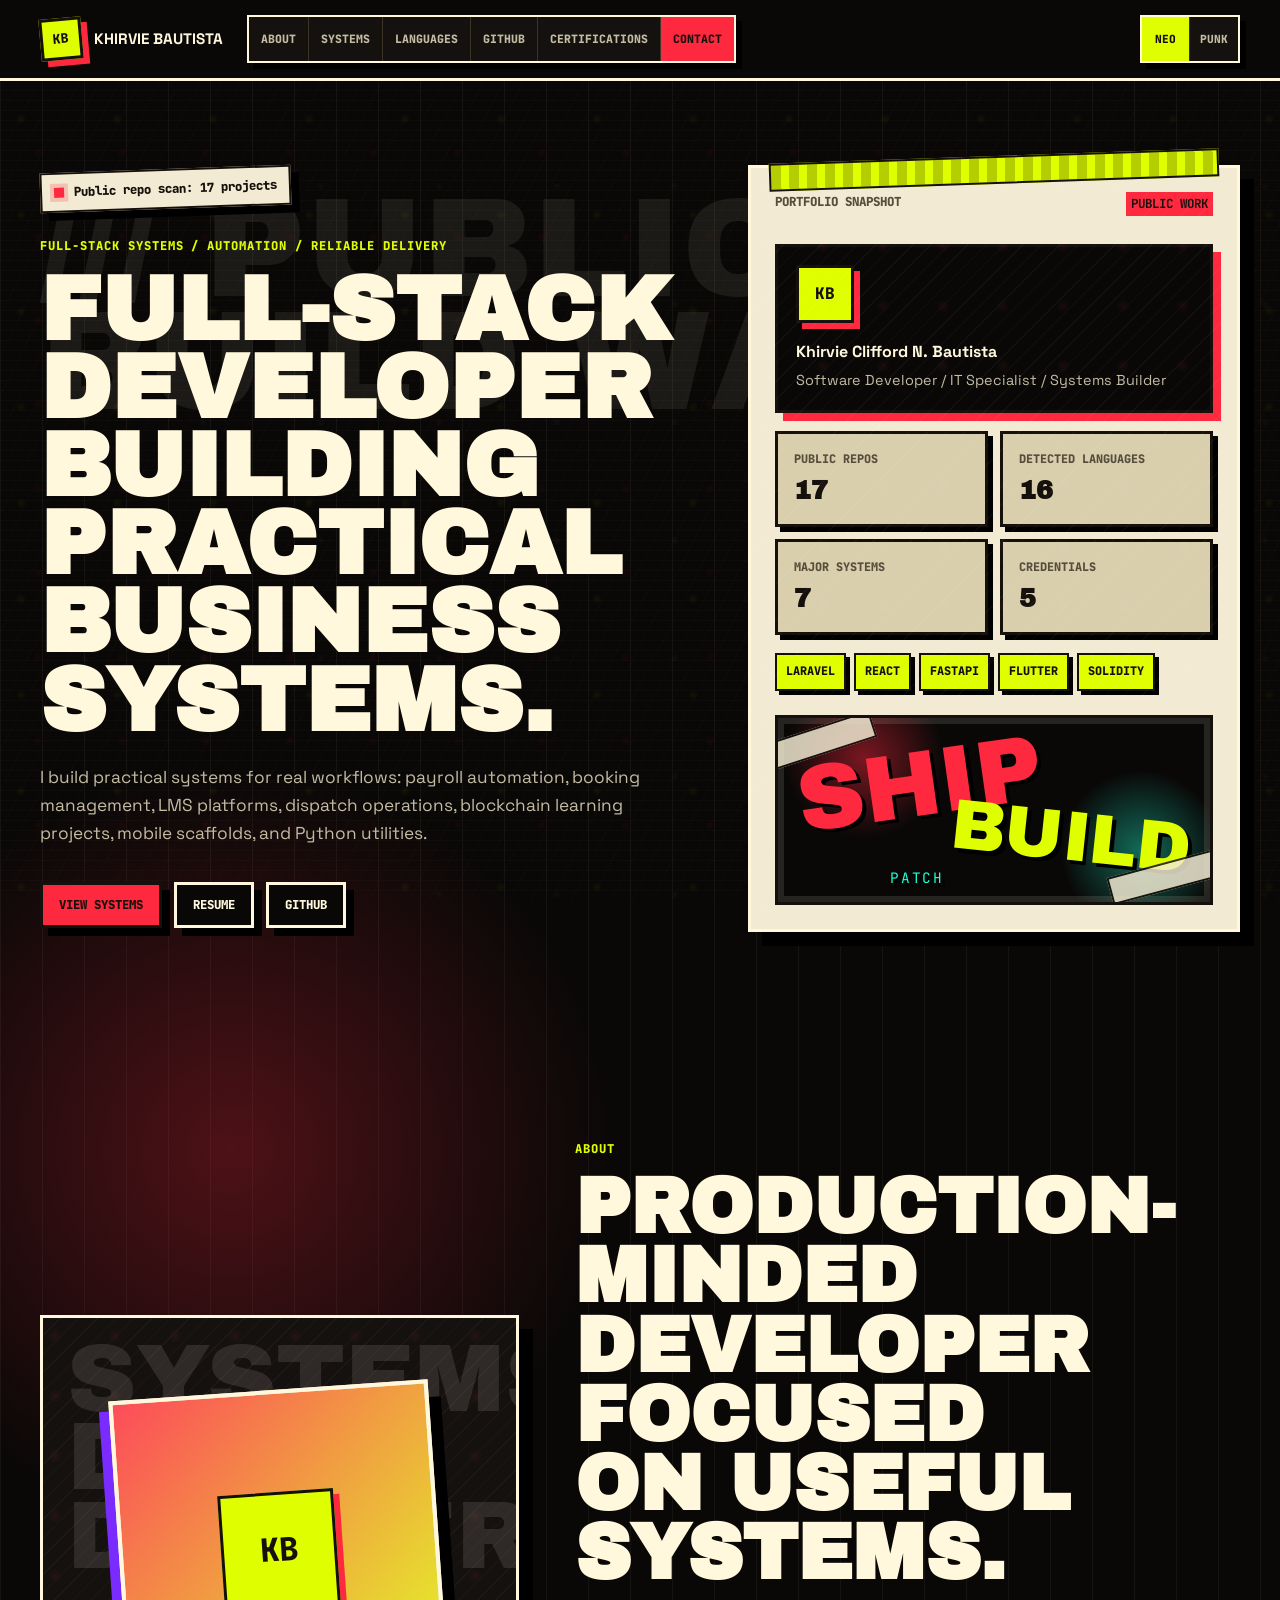
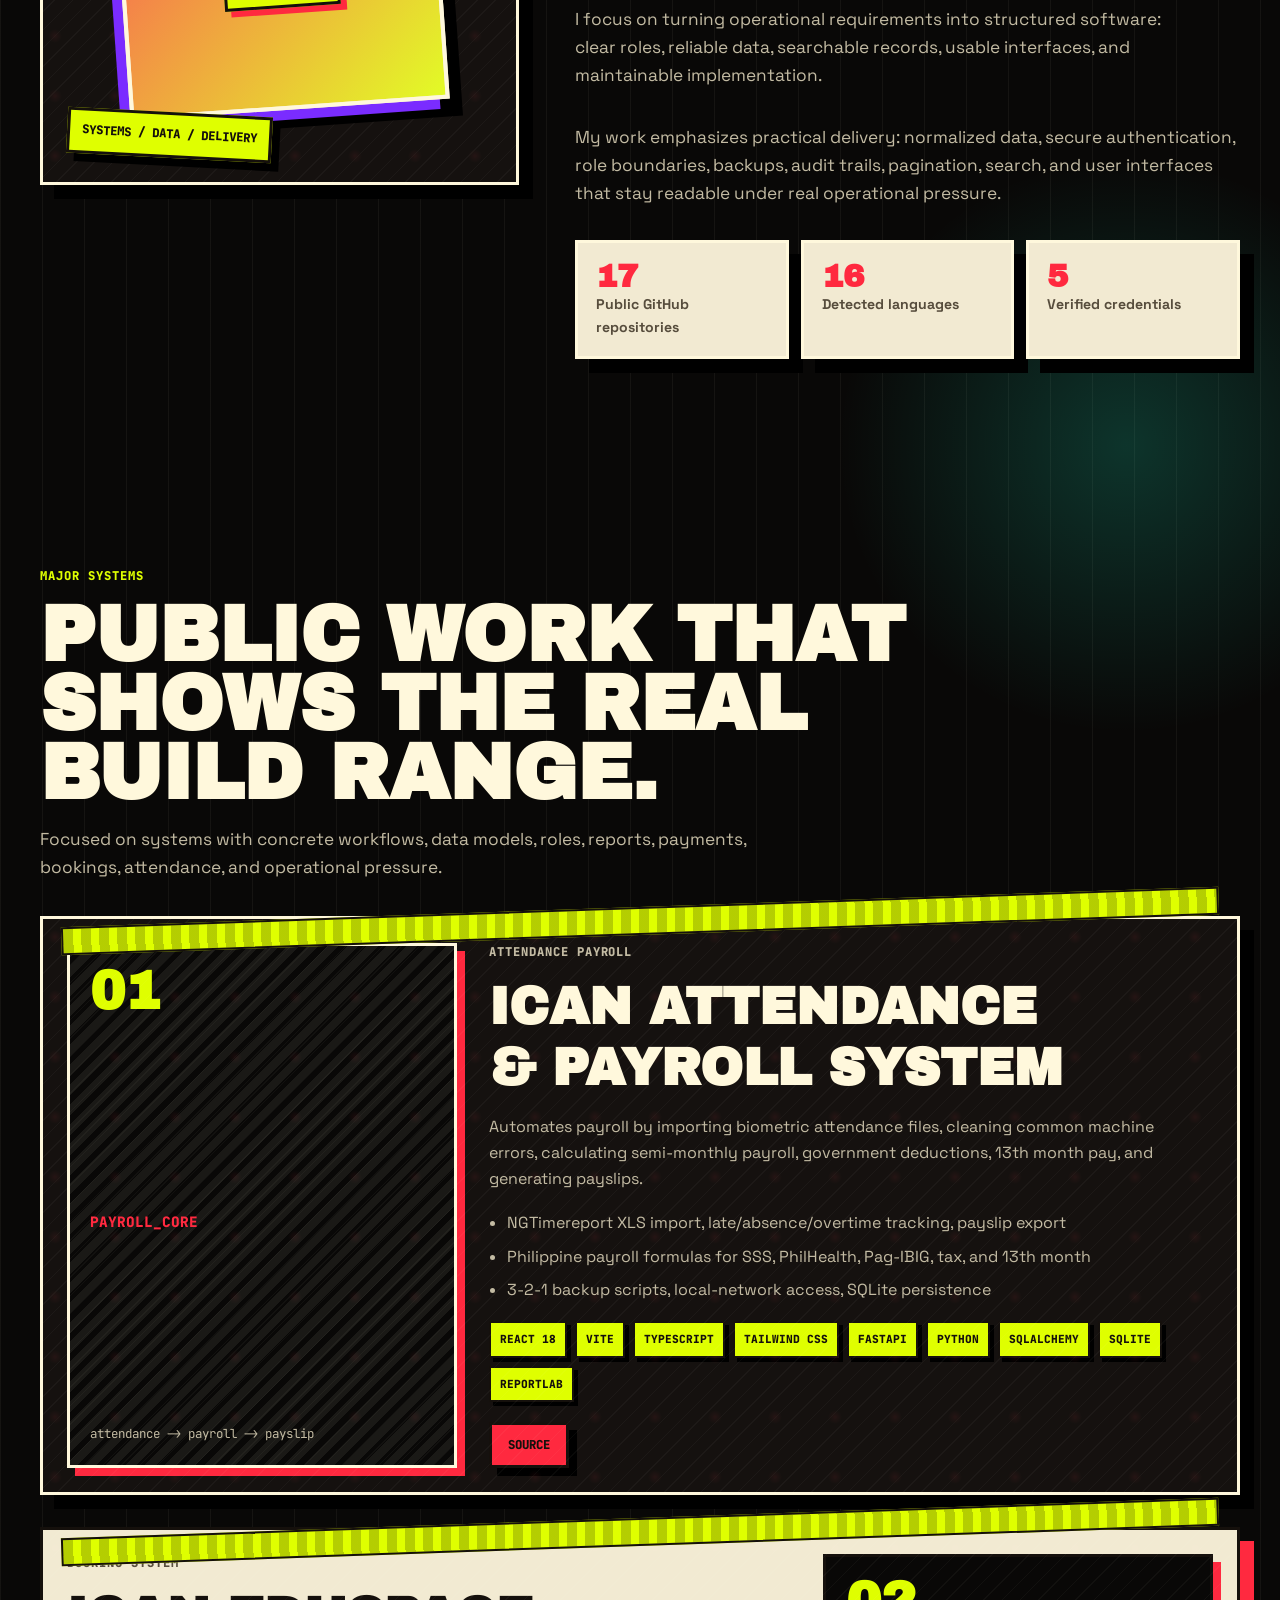
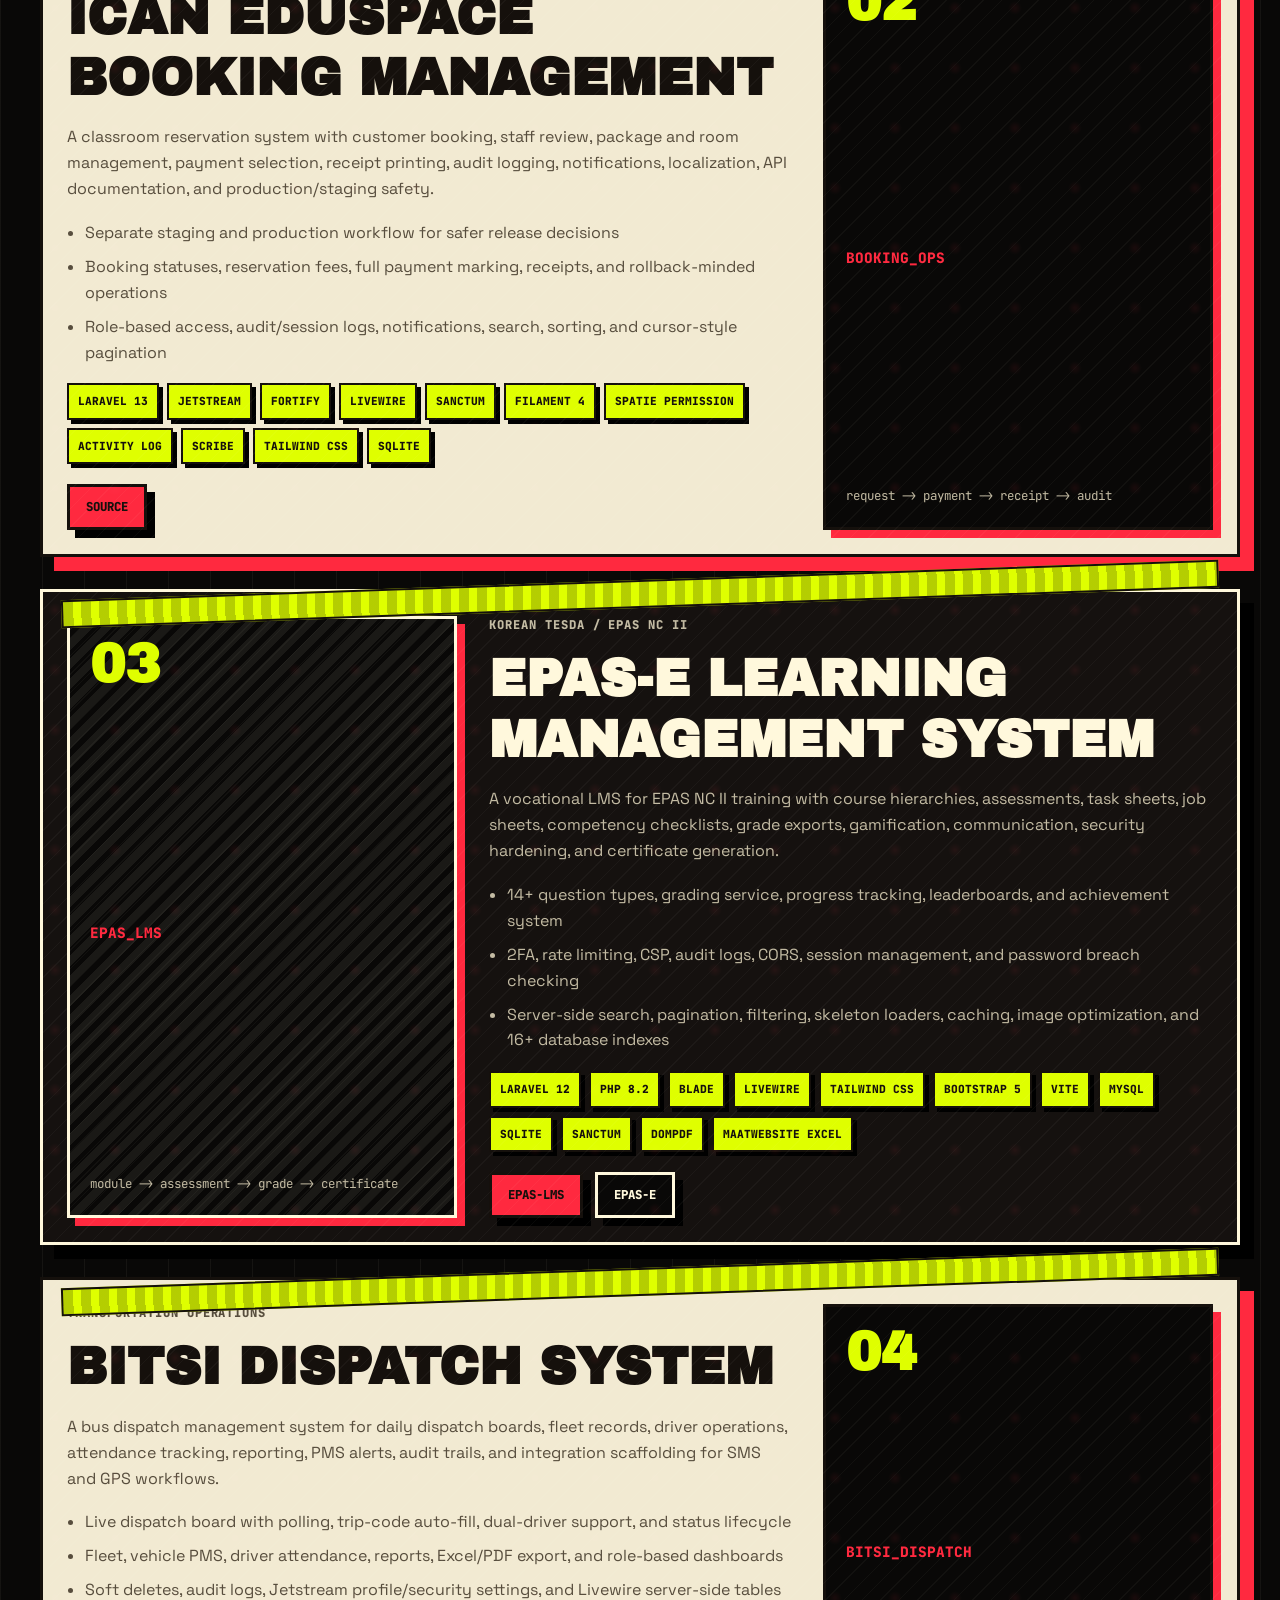
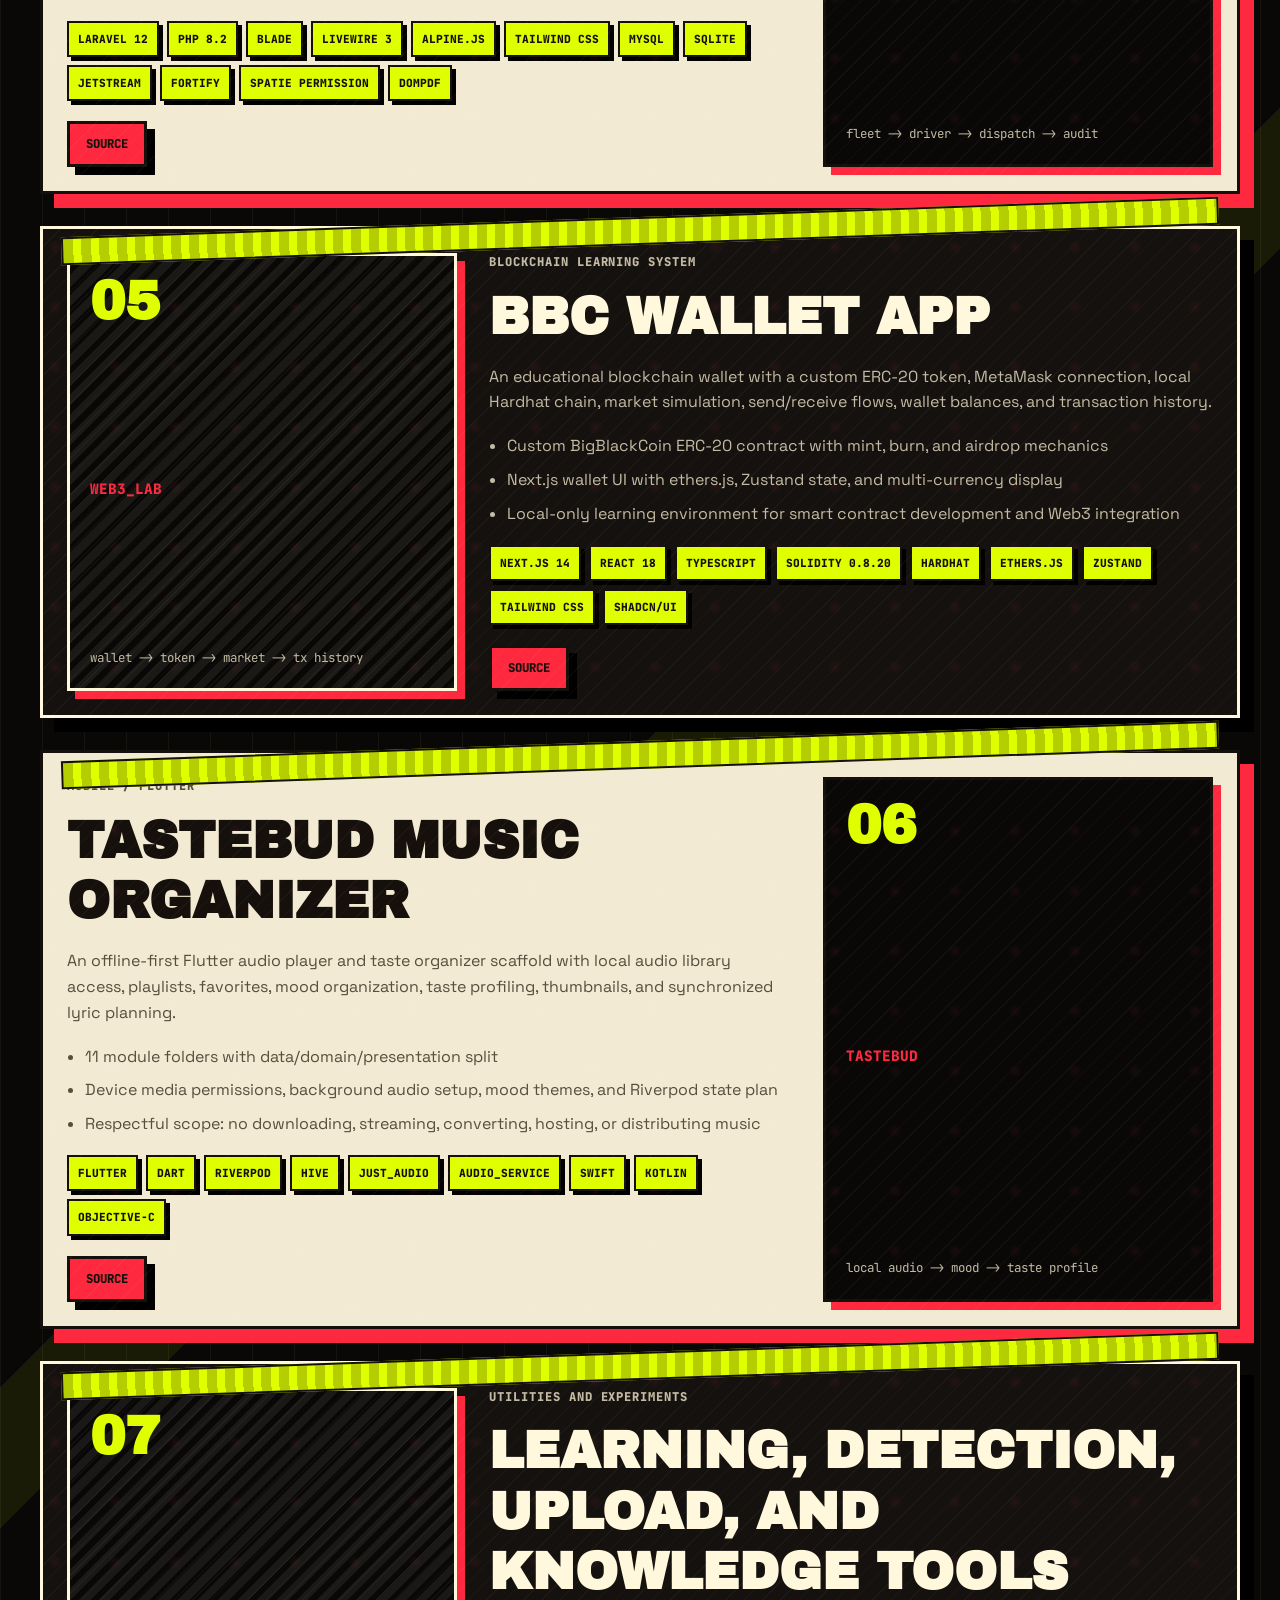
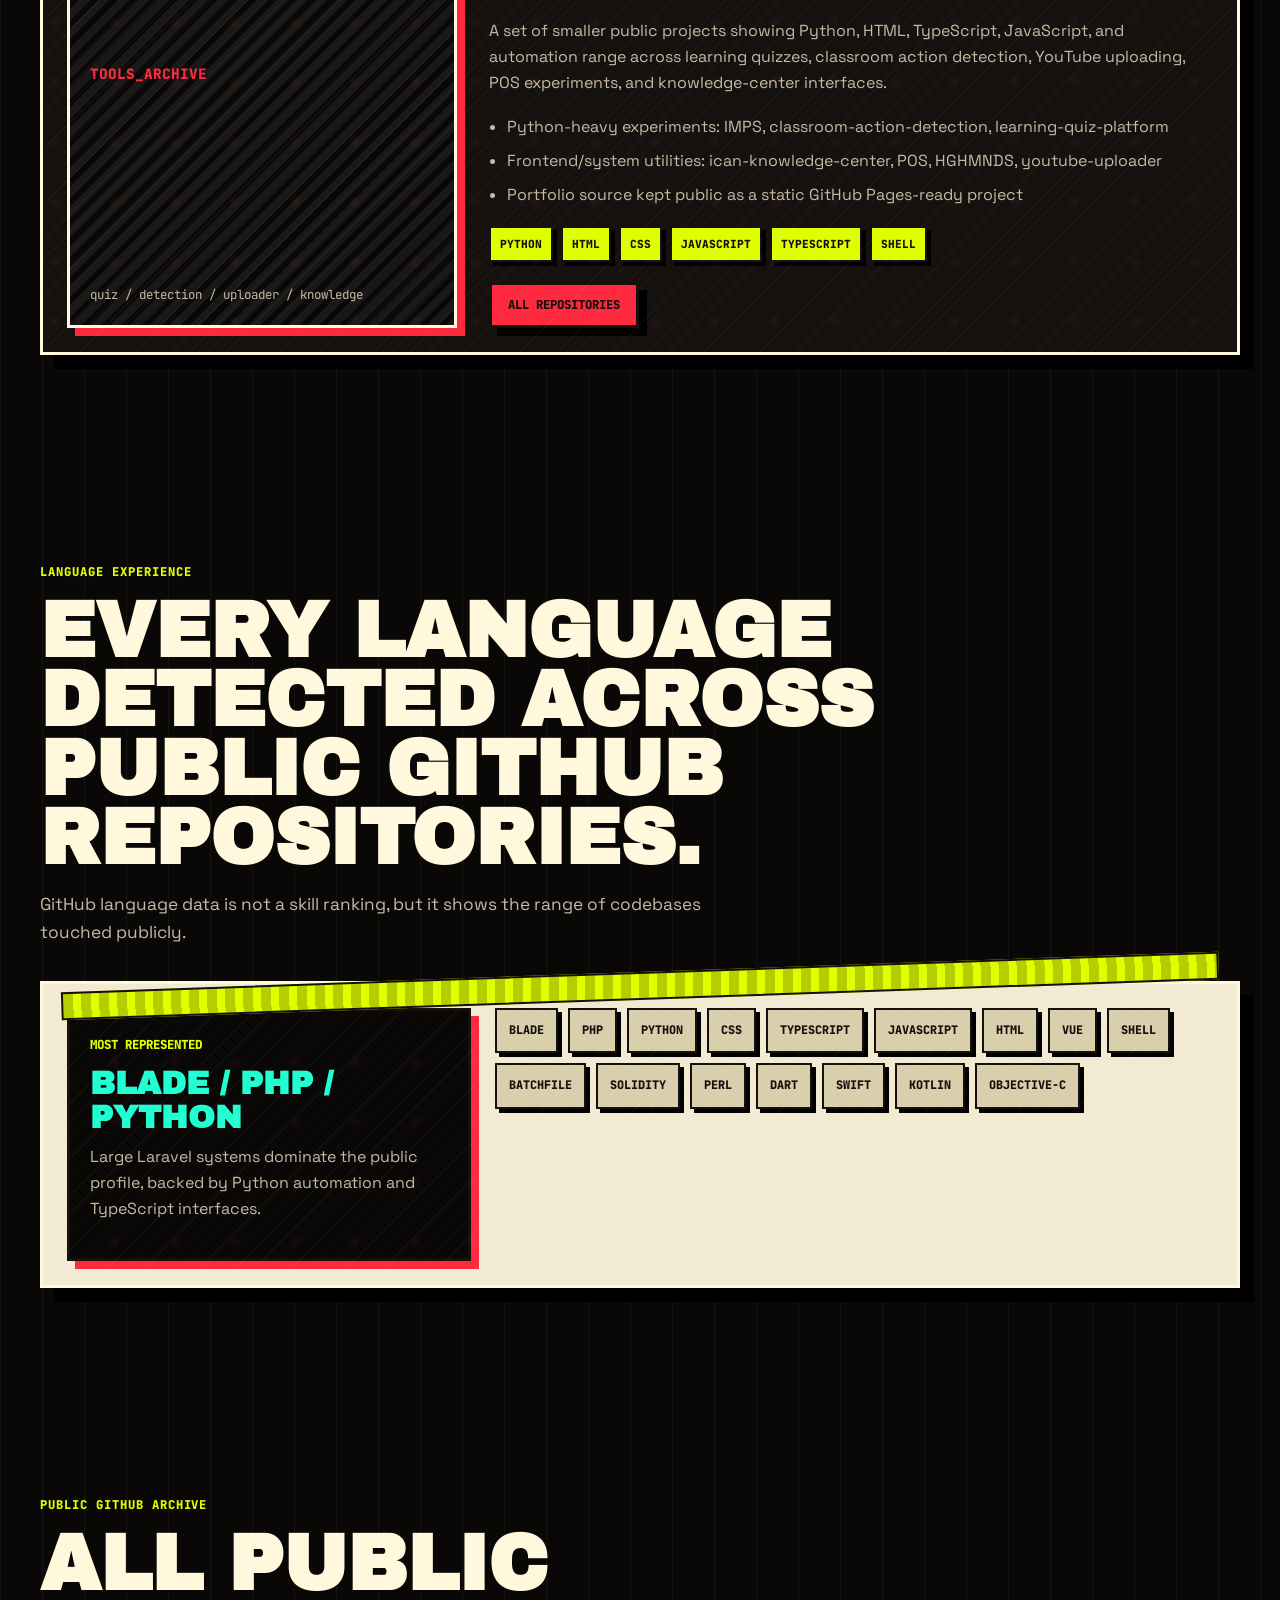
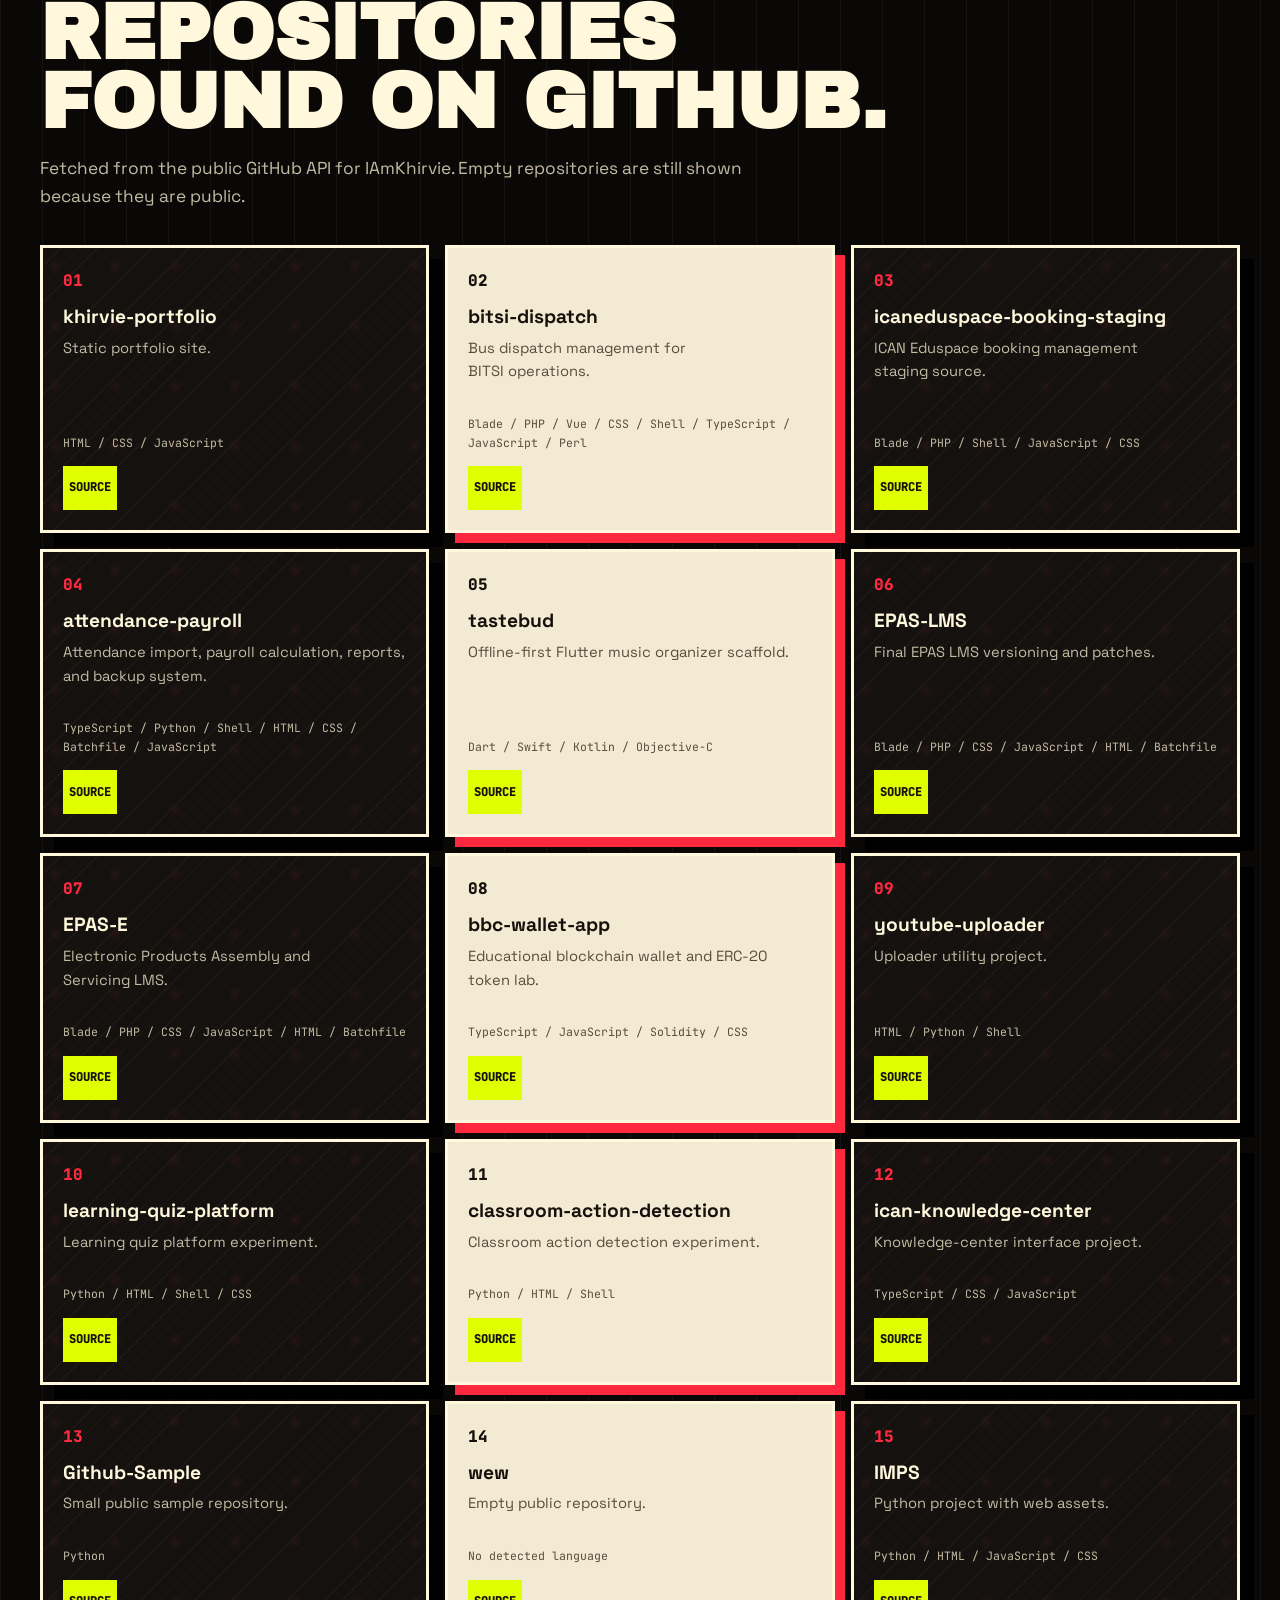
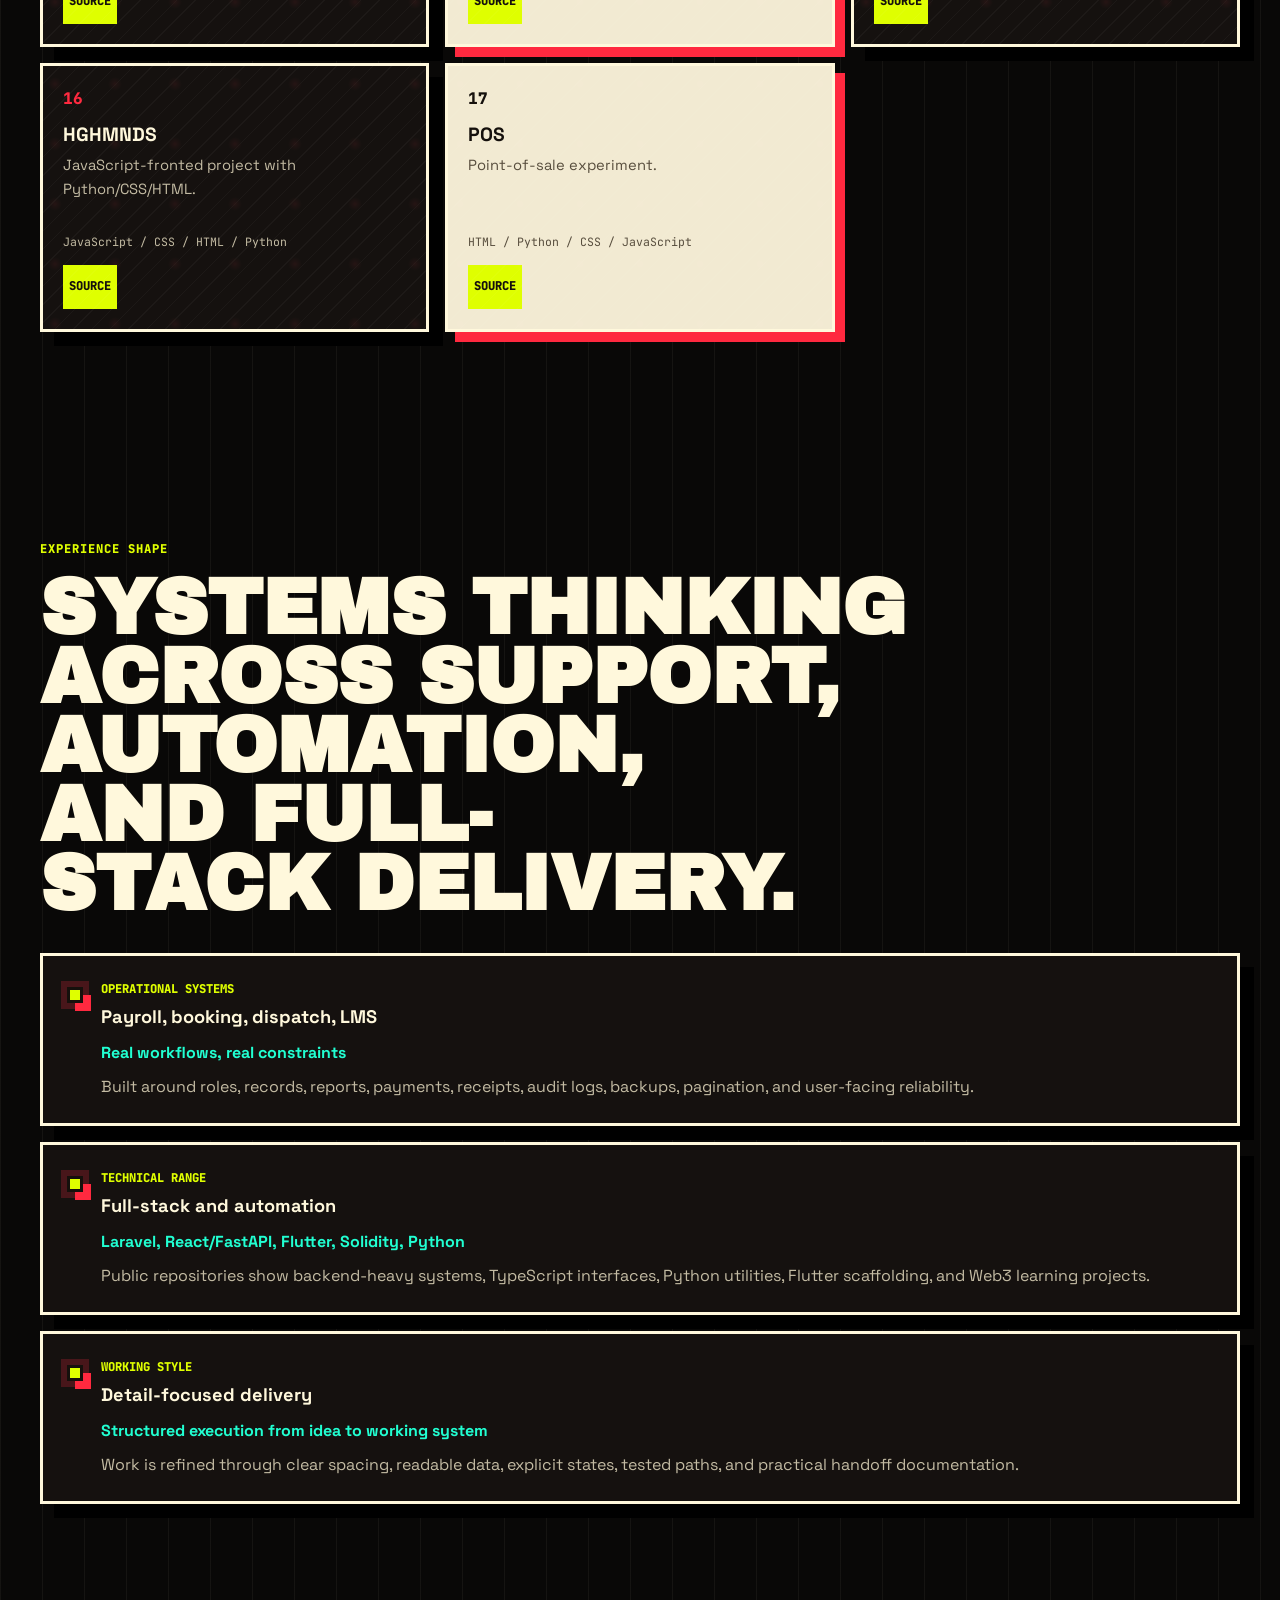
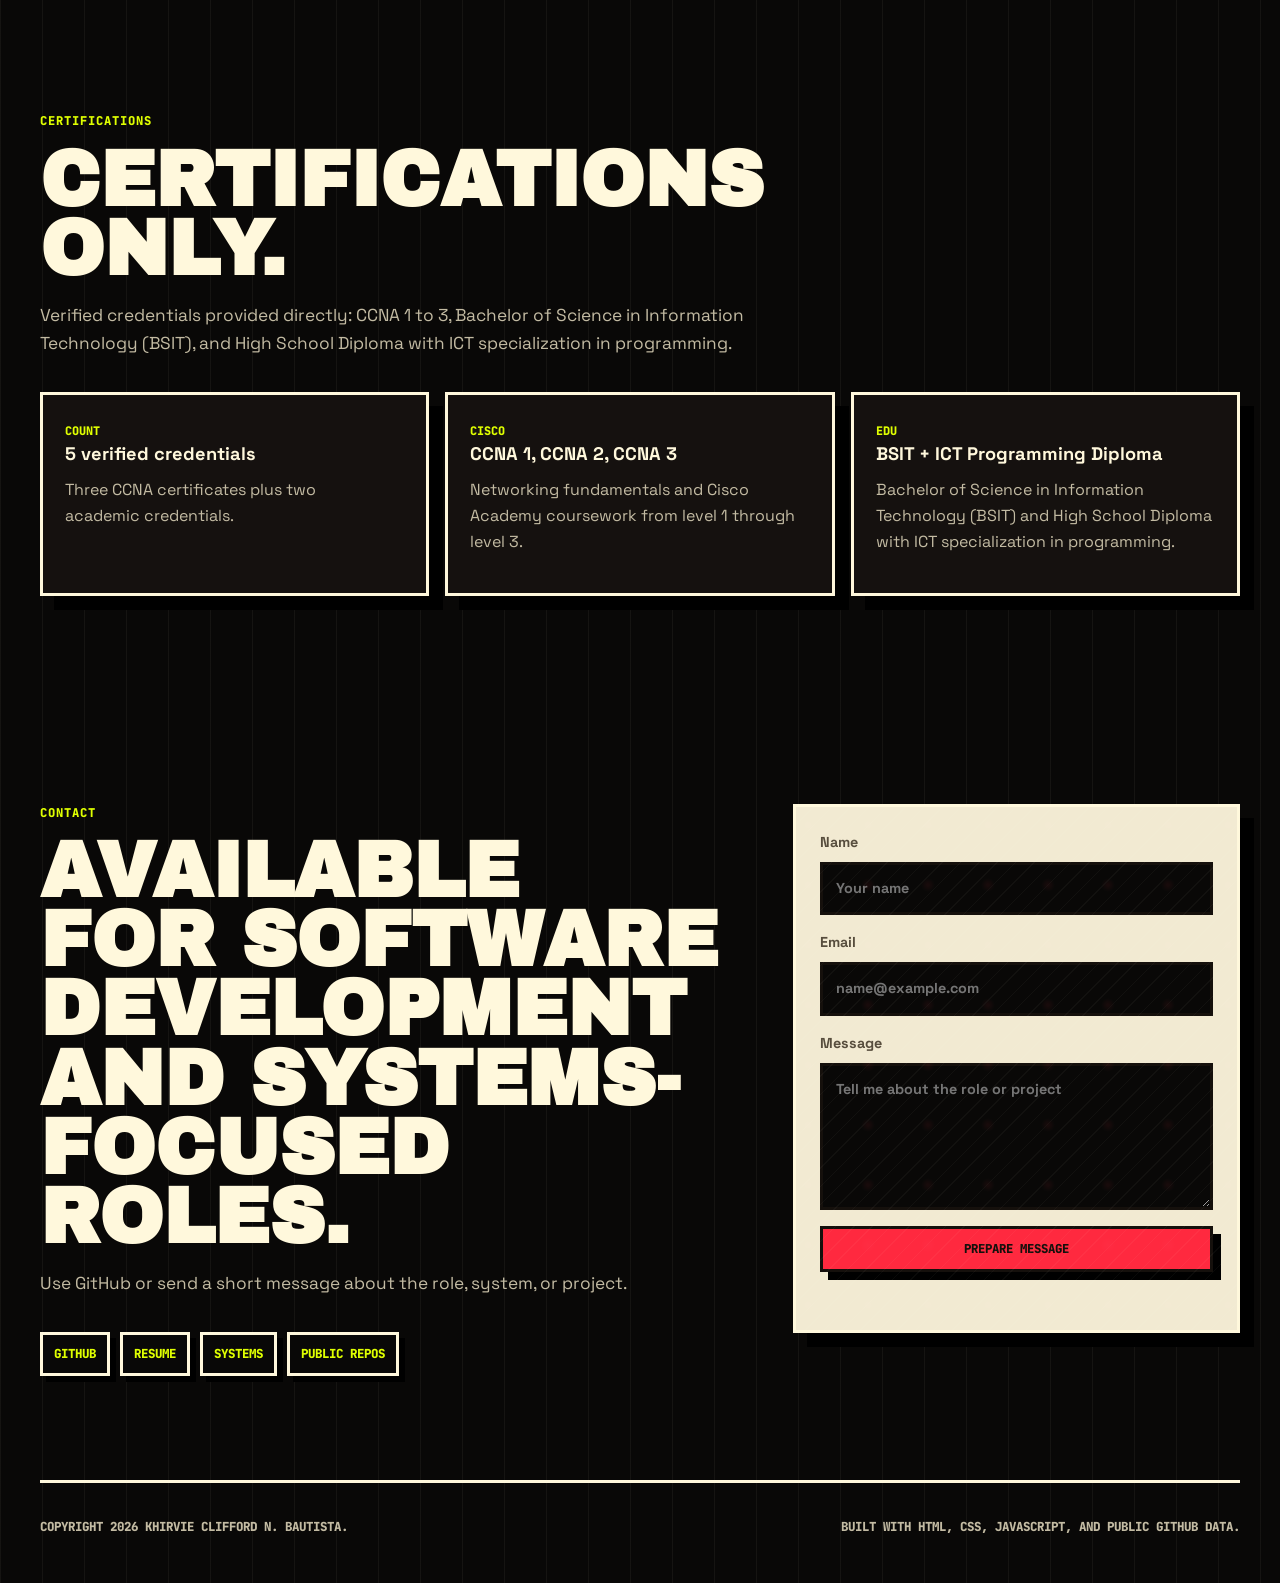
==== commit 996eba19: "Add switchable portfolio themes" ====
--- a/index.html
+++ b/index.html
@@ -13,7 +13,15 @@
   <link rel="preconnect" href="https://fonts.googleapis.com">
   <link rel="preconnect" href="https://fonts.gstatic.com" crossorigin>
   <link href="https://fonts.googleapis.com/css2?family=Archivo+Black&amp;family=JetBrains+Mono:wght@400;600;700;800&amp;family=Space+Grotesk:wght@400;500;600;700;800&amp;display=swap" rel="stylesheet">
-  <script>document.documentElement.classList.add('has-js');</script>
+  <script>
+    document.documentElement.classList.add('has-js');
+    try {
+      const savedTheme = localStorage.getItem('portfolio-theme');
+      document.documentElement.dataset.theme = savedTheme === 'graffiti' ? 'graffiti' : 'neubrutalist';
+    } catch {
+      document.documentElement.dataset.theme = 'neubrutalist';
+    }
+  </script>
   <link rel="stylesheet" href="styles.css">
 </head>
 <body>
@@ -25,11 +33,6 @@
         <strong>Khirvie Bautista</strong>
       </a>
 
-      <button class="nav-toggle" type="button" aria-label="Toggle navigation" aria-expanded="false" data-nav-toggle>
-        <span></span>
-        <span></span>
-      </button>
-
       <div class="nav-links" data-nav-links>
         <a href="#about">About</a>
         <a href="#systems">Systems</a>
@@ -37,6 +40,17 @@
         <a href="#github">GitHub</a>
         <a href="#certifications">Certifications</a>
         <a href="#contact">Contact</a>
+      </div>
+
+      <div class="nav-tools">
+        <div class="theme-switcher" role="group" aria-label="Portfolio theme">
+          <button type="button" data-theme-option="neubrutalist" aria-label="Use Neubrutalist Portfolio theme" aria-pressed="true">Neo</button>
+          <button type="button" data-theme-option="graffiti" aria-label="Use Graffiti Punk theme" aria-pressed="false">Punk</button>
+        </div>
+        <button class="nav-toggle" type="button" aria-label="Toggle navigation" aria-expanded="false" data-nav-toggle>
+          <span></span>
+          <span></span>
+        </button>
       </div>
     </nav>
   </header>
--- a/styles.css
+++ b/styles.css
@@ -28,12 +28,39 @@
   --fast: 160ms ease;
 }
 
+html[data-theme="graffiti"] {
+  --asphalt: #060506;
+  --asphalt-2: #120811;
+  --paper: #fff0ba;
+  --paper-aged: #f1d56d;
+  --ink: #fff8d8;
+  --ink-dark: #14070d;
+  --muted: #dac8a0;
+  --muted-dark: #5d2540;
+  --line: #4b1838;
+  --line-strong: #fff4b6;
+  --hazard: #ff2b91;
+  --acid: #b7ff00;
+  --spray: #00e5ff;
+  --bruise: #8a35ff;
+  --rust: #ff6a16;
+  --asphalt-rgb: 6, 5, 6;
+  --paper-rgb: 255, 240, 186;
+  --ink-rgb: 255, 248, 216;
+  --hazard-rgb: 255, 43, 145;
+  --acid-rgb: 183, 255, 0;
+  --spray-rgb: 0, 229, 255;
+  --poster-shadow: -8px 8px 0 var(--spray), 14px 14px 0 var(--shadow-ink);
+  --sticker-shadow: 5px 5px 0 var(--hazard), 9px 9px 0 var(--shadow-ink);
+}
+
 * {
   box-sizing: border-box;
 }
 
 html {
   scroll-behavior: smooth;
+  scroll-padding-top: 104px;
   overflow-x: clip;
 }
 
@@ -56,6 +83,16 @@
   -webkit-font-smoothing: antialiased;
 }
 
+html[data-theme="graffiti"] body {
+  background:
+    radial-gradient(circle at 14% 18%, rgba(var(--hazard-rgb), 0.35), transparent 19rem),
+    radial-gradient(circle at 82% 12%, rgba(var(--spray-rgb), 0.28), transparent 20rem),
+    radial-gradient(circle at 54% 78%, rgba(var(--acid-rgb), 0.14), transparent 18rem),
+    repeating-linear-gradient(102deg, transparent 0 17px, rgba(var(--paper-rgb), 0.055) 17px 19px),
+    repeating-linear-gradient(0deg, rgba(var(--ink-rgb), 0.035) 0 1px, transparent 1px 11px),
+    var(--asphalt);
+}
+
 body::before,
 body::after {
   content: "";
@@ -83,6 +120,23 @@
   opacity: 0.65;
 }
 
+html[data-theme="graffiti"] body::before {
+  opacity: 0.78;
+  background:
+    radial-gradient(circle at 13% 24%, rgba(var(--hazard-rgb), 0.24), transparent 0.4rem),
+    radial-gradient(circle at 63% 36%, rgba(var(--spray-rgb), 0.2), transparent 0.34rem),
+    radial-gradient(circle at 82% 74%, rgba(var(--acid-rgb), 0.18), transparent 0.38rem),
+    repeating-linear-gradient(117deg, transparent 0 14px, rgba(var(--hazard-rgb), 0.08) 14px 16px);
+  background-size: 82px 82px, 104px 104px, 74px 74px, auto;
+}
+
+html[data-theme="graffiti"] body::after {
+  background:
+    linear-gradient(135deg, transparent 0 36%, rgba(var(--spray-rgb), 0.1) 36% 37%, transparent 37% 100%),
+    linear-gradient(22deg, transparent 0 63%, rgba(var(--acid-rgb), 0.09) 63% 64%, transparent 64% 100%);
+  opacity: 0.88;
+}
+
 body > * {
   position: relative;
   z-index: 1;
@@ -123,7 +177,7 @@
 h1 {
   max-width: 900px;
   margin-bottom: 24px;
-  font-size: clamp(3.1rem, 8.4vw, 7.2rem);
+  font-size: clamp(3rem, 7.1vw, 6.2rem);
   line-height: 0.86;
 }
 
@@ -178,7 +232,7 @@
   top: 0;
   z-index: 50;
   border-bottom: 3px solid var(--line-strong);
-  background: rgba(var(--asphalt-rgb), 0.9);
+  background: var(--asphalt);
   transition: background var(--fast), box-shadow var(--fast), transform var(--fast);
 }
 
@@ -197,6 +251,13 @@
   gap: 24px;
 }
 
+.nav-tools {
+  display: flex;
+  align-items: center;
+  gap: 12px;
+  margin-left: auto;
+}
+
 .brand {
   min-height: 48px;
   display: inline-flex;
@@ -240,6 +301,37 @@
   box-shadow: 6px 6px 0 var(--shadow-ink);
 }
 
+.theme-switcher {
+  display: flex;
+  align-items: center;
+  border: 2px solid var(--line-strong);
+  background: var(--asphalt-2);
+  box-shadow: 6px 6px 0 var(--shadow-ink);
+}
+
+.theme-switcher button {
+  min-width: 48px;
+  min-height: 44px;
+  border: 0;
+  border-right: 1px solid var(--line);
+  background: transparent;
+  color: var(--muted);
+  font-family: "JetBrains Mono", monospace;
+  font-size: 0.7rem;
+  font-weight: 900;
+  text-transform: uppercase;
+}
+
+.theme-switcher button:last-child {
+  border-right: 0;
+}
+
+.theme-switcher button:hover,
+.theme-switcher button[aria-pressed="true"] {
+  background: var(--acid);
+  color: var(--ink-dark);
+}
+
 .nav-links a {
   min-height: 44px;
   display: inline-flex;
@@ -269,6 +361,7 @@
 .contact-links a:focus-visible,
 .form-mailto:focus-visible,
 .repo-card a:focus-visible,
+.theme-switcher button:focus-visible,
 .nav-toggle:focus-visible,
 input:focus-visible,
 textarea:focus-visible {
@@ -1215,9 +1308,161 @@
   transform: translateY(0);
 }
 
+html[data-theme="graffiti"] .site-header {
+  border-bottom-color: var(--hazard);
+  background:
+    linear-gradient(105deg, rgba(var(--hazard-rgb), 0.38), transparent 46%),
+    linear-gradient(255deg, rgba(var(--spray-rgb), 0.3), transparent 42%),
+    var(--asphalt-2);
+}
+
+html[data-theme="graffiti"] .site-header.is-scrolled {
+  box-shadow: 0 8px 0 var(--acid), 0 14px 0 var(--hazard);
+}
+
+html[data-theme="graffiti"] .brand span,
+html[data-theme="graffiti"] .profile-mark,
+html[data-theme="graffiti"] .portrait-placeholder span {
+  box-shadow: 5px 5px 0 var(--spray), 9px 9px 0 var(--hazard);
+}
+
+html[data-theme="graffiti"] .nav-links,
+html[data-theme="graffiti"] .theme-switcher {
+  border-color: var(--spray);
+  box-shadow: 5px 5px 0 var(--hazard), 9px 9px 0 var(--shadow-ink);
+}
+
+html[data-theme="graffiti"] .nav-links {
+  background:
+    linear-gradient(135deg, rgba(var(--hazard-rgb), 0.24), rgba(var(--spray-rgb), 0.16) 52%, rgba(var(--acid-rgb), 0.1)),
+    radial-gradient(circle at 16% 28%, rgba(var(--hazard-rgb), 0.18), transparent 4rem),
+    radial-gradient(circle at 86% 72%, rgba(var(--spray-rgb), 0.14), transparent 4rem),
+    repeating-linear-gradient(110deg, transparent 0 13px, rgba(var(--paper-rgb), 0.06) 13px 15px),
+    rgba(var(--asphalt-rgb), 0.78);
+  backdrop-filter: blur(3px) saturate(1.15);
+}
+
+html[data-theme="graffiti"] .theme-switcher button[aria-pressed="true"] {
+  background: linear-gradient(135deg, var(--hazard), var(--rust));
+  color: var(--ink-dark);
+}
+
+html[data-theme="graffiti"] .hero::before {
+  content: "GRAFFITI PUNK WALL";
+  color: rgba(var(--spray-rgb), 0.13);
+  text-shadow: 10px 10px 0 rgba(var(--hazard-rgb), 0.18);
+  transform: rotate(-2deg);
+}
+
+html[data-theme="graffiti"] h1,
+html[data-theme="graffiti"] h2,
+html[data-theme="graffiti"] .project-content h3 {
+  text-shadow: 3px 3px 0 rgba(var(--hazard-rgb), 0.95), 7px 7px 0 var(--shadow-ink);
+}
+
+html[data-theme="graffiti"] .button {
+  border-color: var(--spray);
+  background: linear-gradient(135deg, var(--asphalt), var(--asphalt-2));
+}
+
+html[data-theme="graffiti"] .button-primary {
+  border-color: var(--ink-dark);
+  background: linear-gradient(135deg, var(--hazard), var(--rust));
+}
+
+html[data-theme="graffiti"] .hero-panel,
+html[data-theme="graffiti"] .project-card,
+html[data-theme="graffiti"] .timeline-card,
+html[data-theme="graffiti"] .cert-card,
+html[data-theme="graffiti"] .repo-card,
+html[data-theme="graffiti"] .contact-form,
+html[data-theme="graffiti"] .about-visual,
+html[data-theme="graffiti"] .language-board,
+html[data-theme="graffiti"] .stats-row div {
+  border-color: var(--spray);
+}
+
+html[data-theme="graffiti"] .hero-panel::before,
+html[data-theme="graffiti"] .project-card::before,
+html[data-theme="graffiti"] .repo-card::before,
+html[data-theme="graffiti"] .language-board::before,
+html[data-theme="graffiti"] .contact-form::before,
+html[data-theme="graffiti"] .about-visual::before {
+  opacity: 0.4;
+  background:
+    radial-gradient(circle at 18% 24%, rgba(var(--hazard-rgb), 0.38), transparent 0.48rem),
+    radial-gradient(circle at 72% 42%, rgba(var(--spray-rgb), 0.3), transparent 0.42rem),
+    repeating-linear-gradient(135deg, transparent 0 10px, rgba(var(--paper-rgb), 0.18) 10px 12px);
+  background-size: 54px 54px, 78px 78px, auto;
+}
+
+html[data-theme="graffiti"] .hero-panel {
+  transform: rotate(-1deg);
+}
+
+html[data-theme="graffiti"] .hero-panel::after,
+html[data-theme="graffiti"] .project-card::after,
+html[data-theme="graffiti"] .language-board::after {
+  background:
+    repeating-linear-gradient(90deg, var(--acid) 0 12px, var(--hazard) 12px 18px, var(--spray) 18px 24px),
+    var(--acid);
+  box-shadow: 4px 4px 0 var(--shadow-ink);
+}
+
+html[data-theme="graffiti"] .graffiti-wall {
+  background:
+    radial-gradient(circle at 18% 24%, rgba(var(--hazard-rgb), 0.68), transparent 5rem),
+    radial-gradient(circle at 76% 68%, rgba(var(--spray-rgb), 0.58), transparent 5rem),
+    radial-gradient(circle at 48% 48%, rgba(var(--acid-rgb), 0.32), transparent 4rem),
+    repeating-linear-gradient(10deg, rgba(var(--ink-rgb), 0.12) 0 2px, transparent 2px 14px),
+    var(--asphalt);
+  box-shadow: inset 0 0 0 6px rgba(var(--paper-rgb), 0.14), 0 0 34px rgba(var(--spray-rgb), 0.18);
+}
+
+html[data-theme="graffiti"] .tag {
+  text-shadow: 4px 4px 0 var(--shadow-ink), 0 0 18px currentColor;
+}
+
+html[data-theme="graffiti"] .project-code {
+  border-color: var(--acid);
+  background:
+    radial-gradient(circle at 12% 24%, rgba(var(--hazard-rgb), 0.34), transparent 4rem),
+    radial-gradient(circle at 84% 72%, rgba(var(--spray-rgb), 0.3), transparent 4rem),
+    repeating-linear-gradient(135deg, rgba(var(--ink-rgb), 0.09) 0 8px, transparent 8px 14px),
+    var(--asphalt);
+}
+
+html[data-theme="graffiti"] .project-card:nth-child(even) {
+  box-shadow: -8px 8px 0 var(--spray), 14px 14px 0 var(--hazard);
+}
+
+html[data-theme="graffiti"] .repo-card:nth-child(3n + 2) {
+  box-shadow: -7px 7px 0 var(--spray), 10px 10px 0 var(--hazard);
+}
+
+html[data-theme="graffiti"] .contact-links a {
+  border-color: var(--spray);
+  background: var(--asphalt-2);
+  color: var(--acid);
+}
+
 @media (max-width: 980px) {
   .nav-toggle {
     display: block;
+  }
+
+  .nav-shell {
+    gap: 10px;
+  }
+
+  .nav-tools {
+    gap: 8px;
+  }
+
+  .theme-switcher button {
+    min-width: 46px;
+    padding: 0 8px;
+    font-size: 0.68rem;
   }
 
   .nav-links {
@@ -1273,6 +1518,10 @@
 }
 
 @media (max-width: 680px) {
+  html {
+    scroll-padding-top: 96px;
+  }
+
   .nav-shell,
   .section,
   .site-footer {
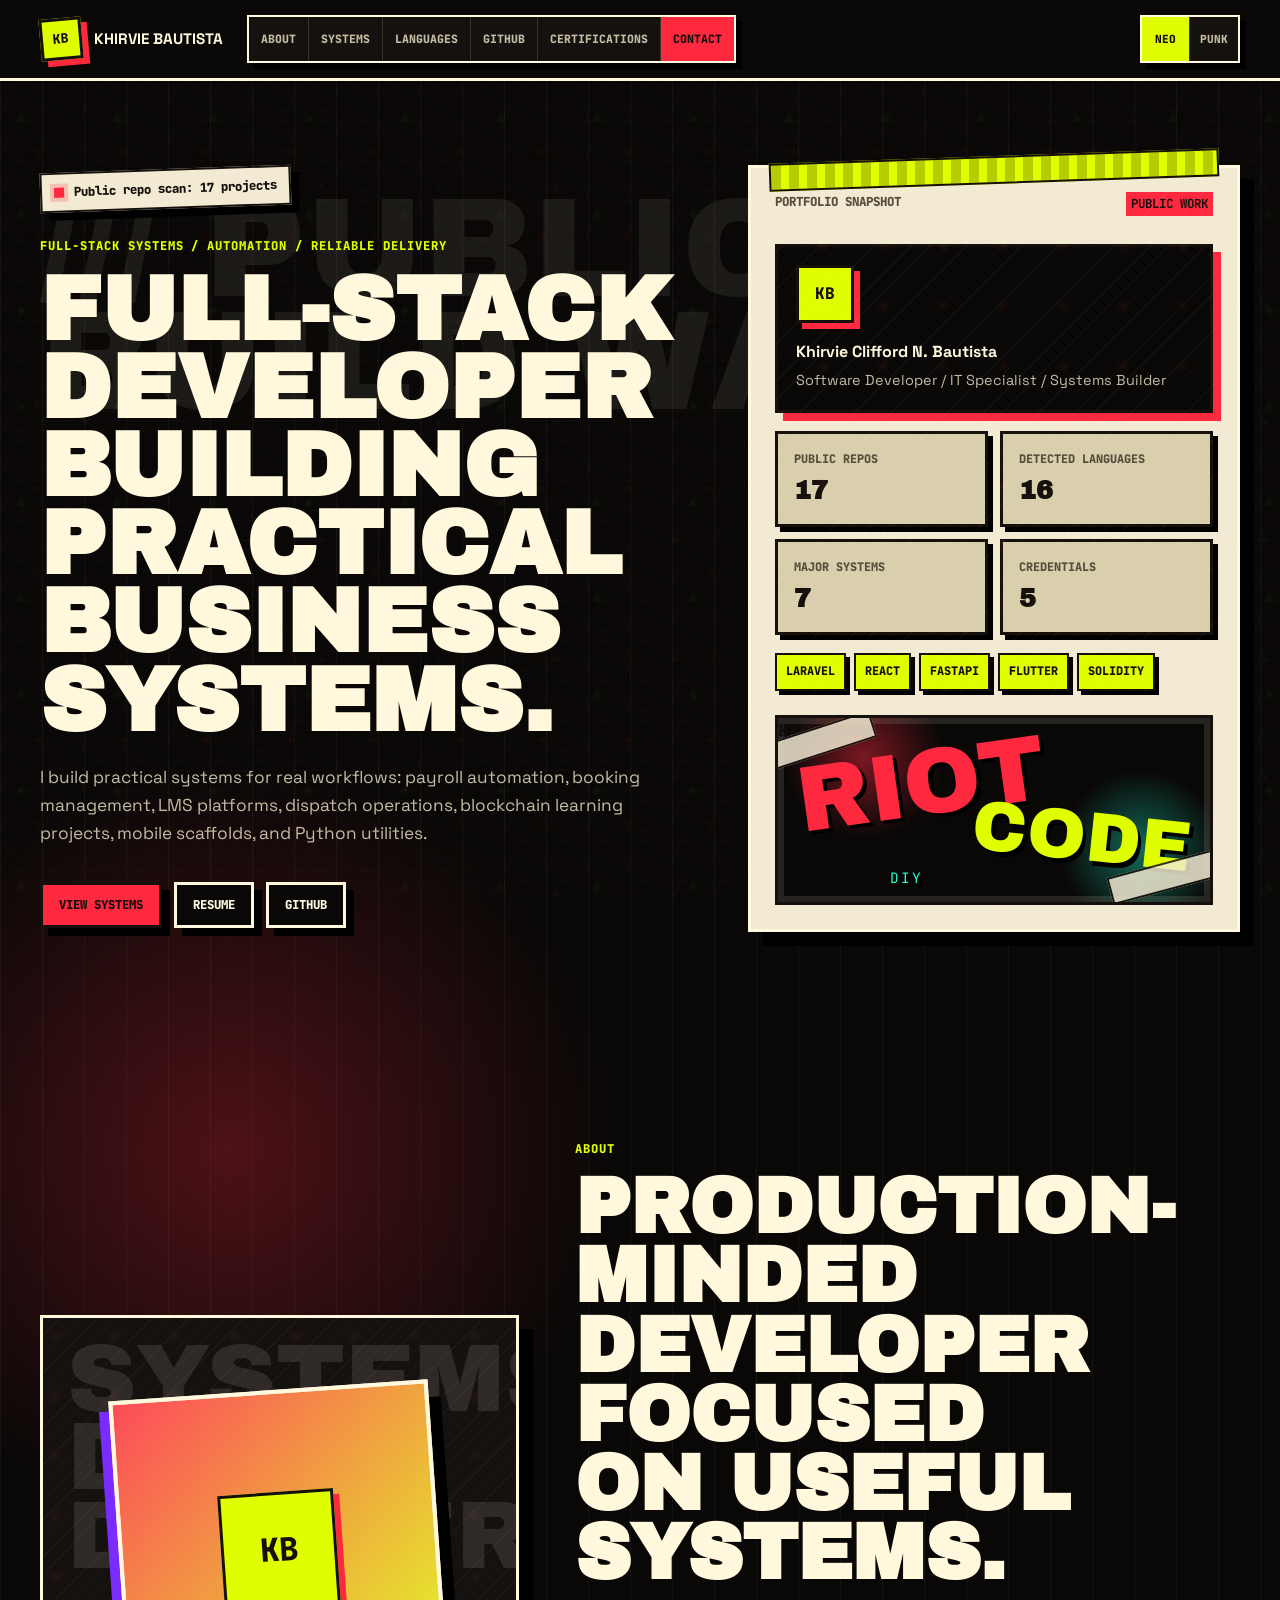
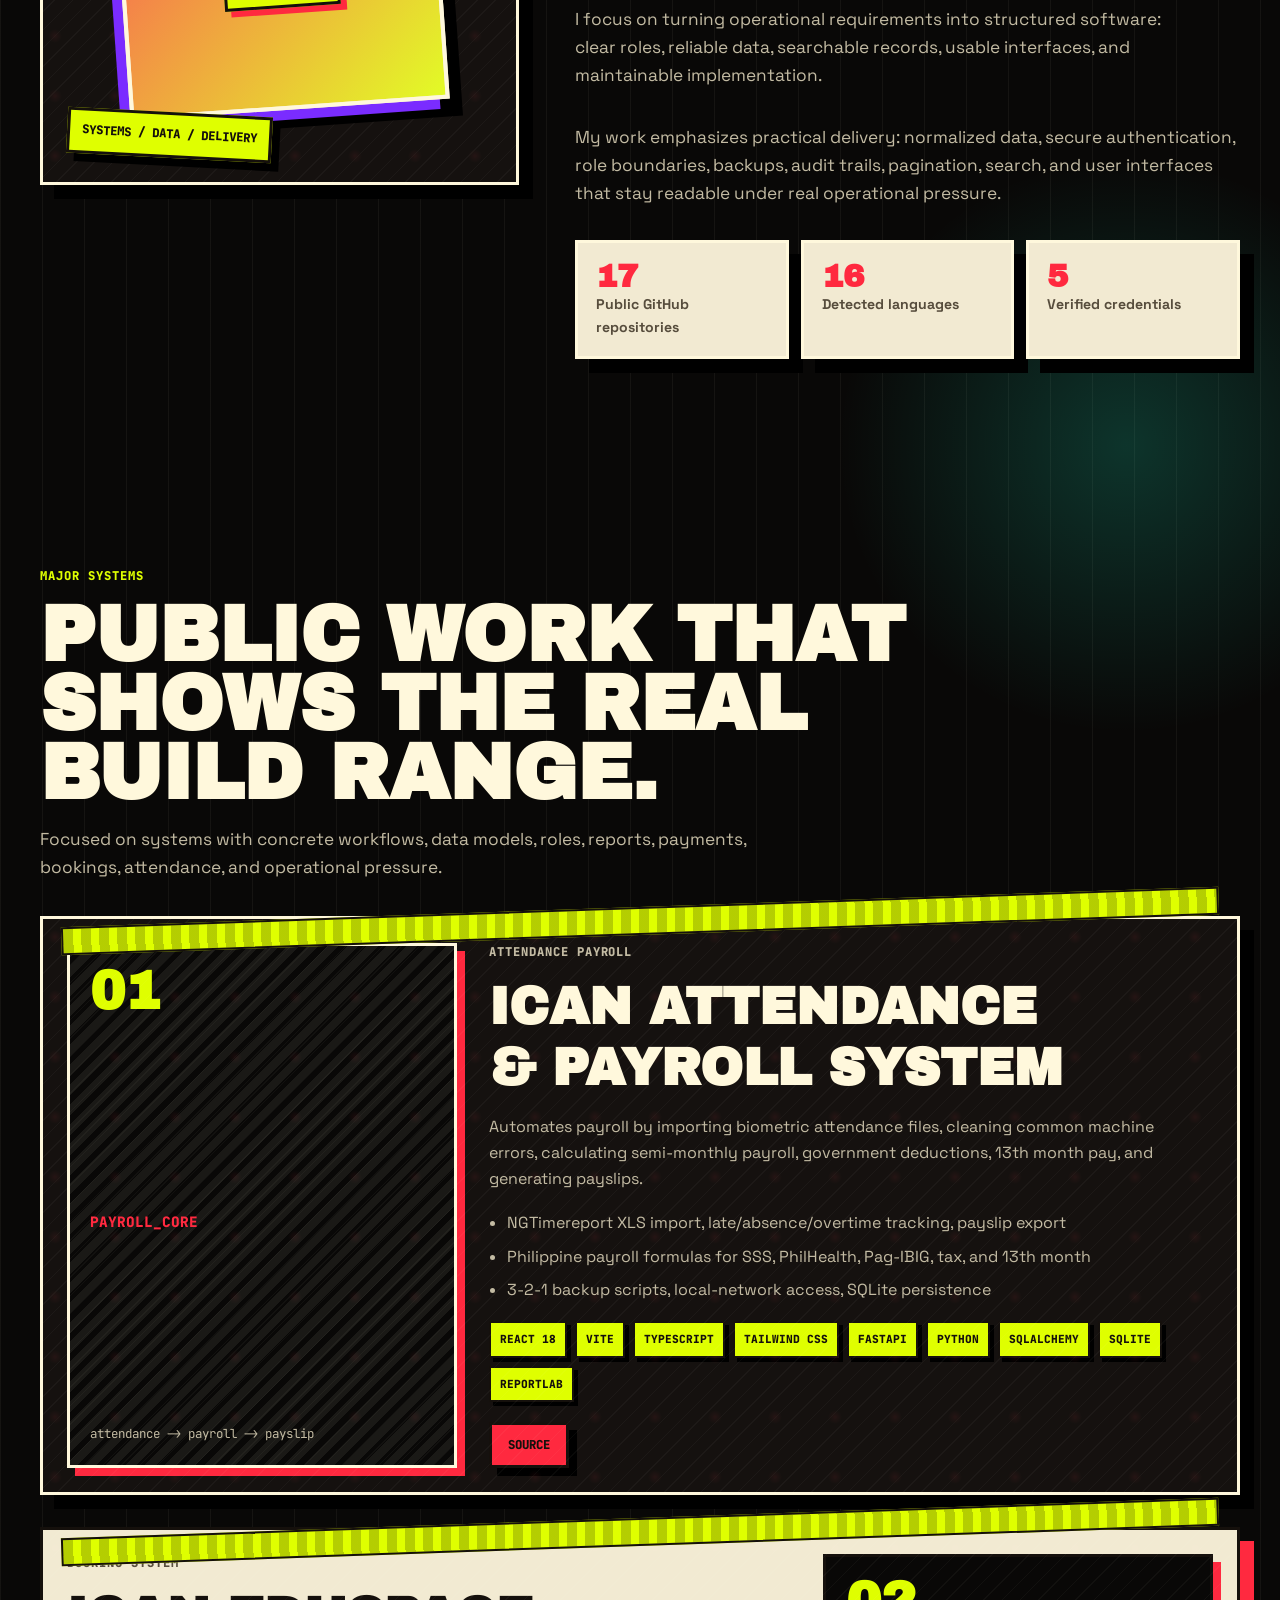
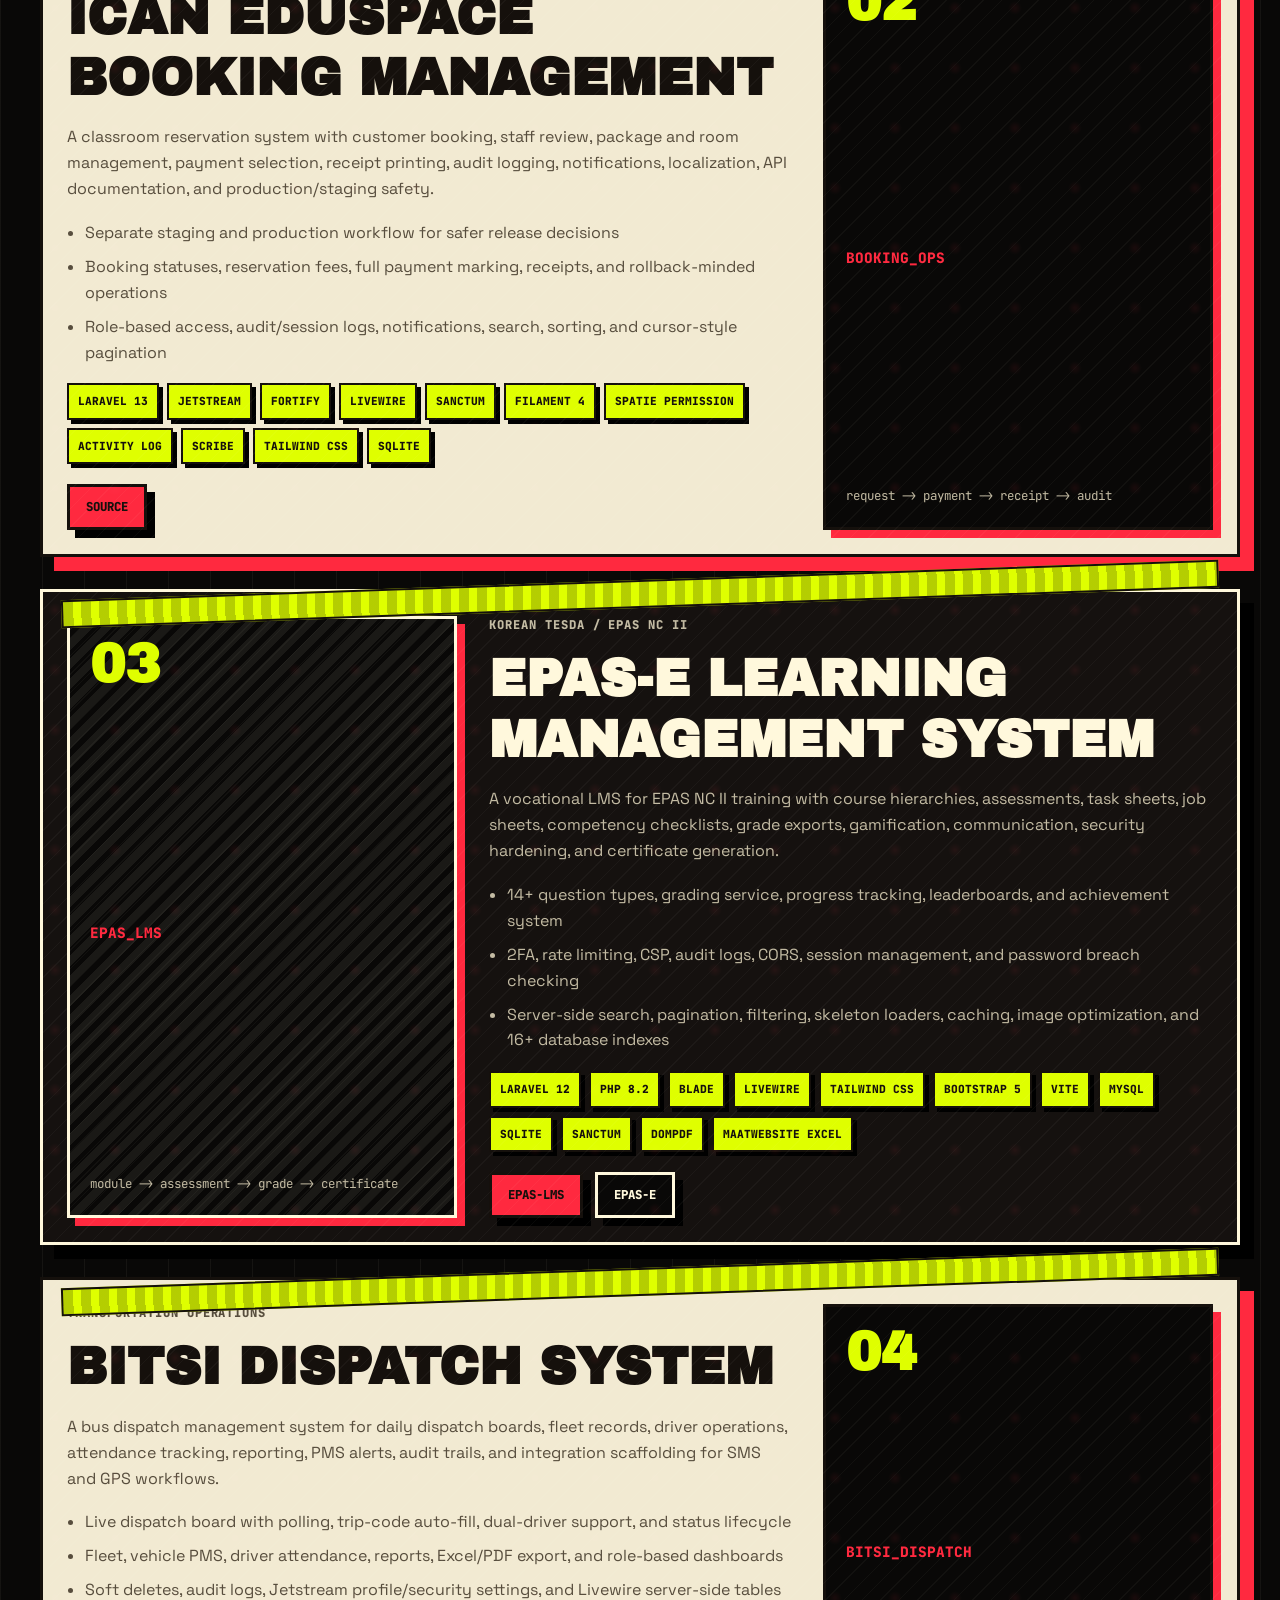
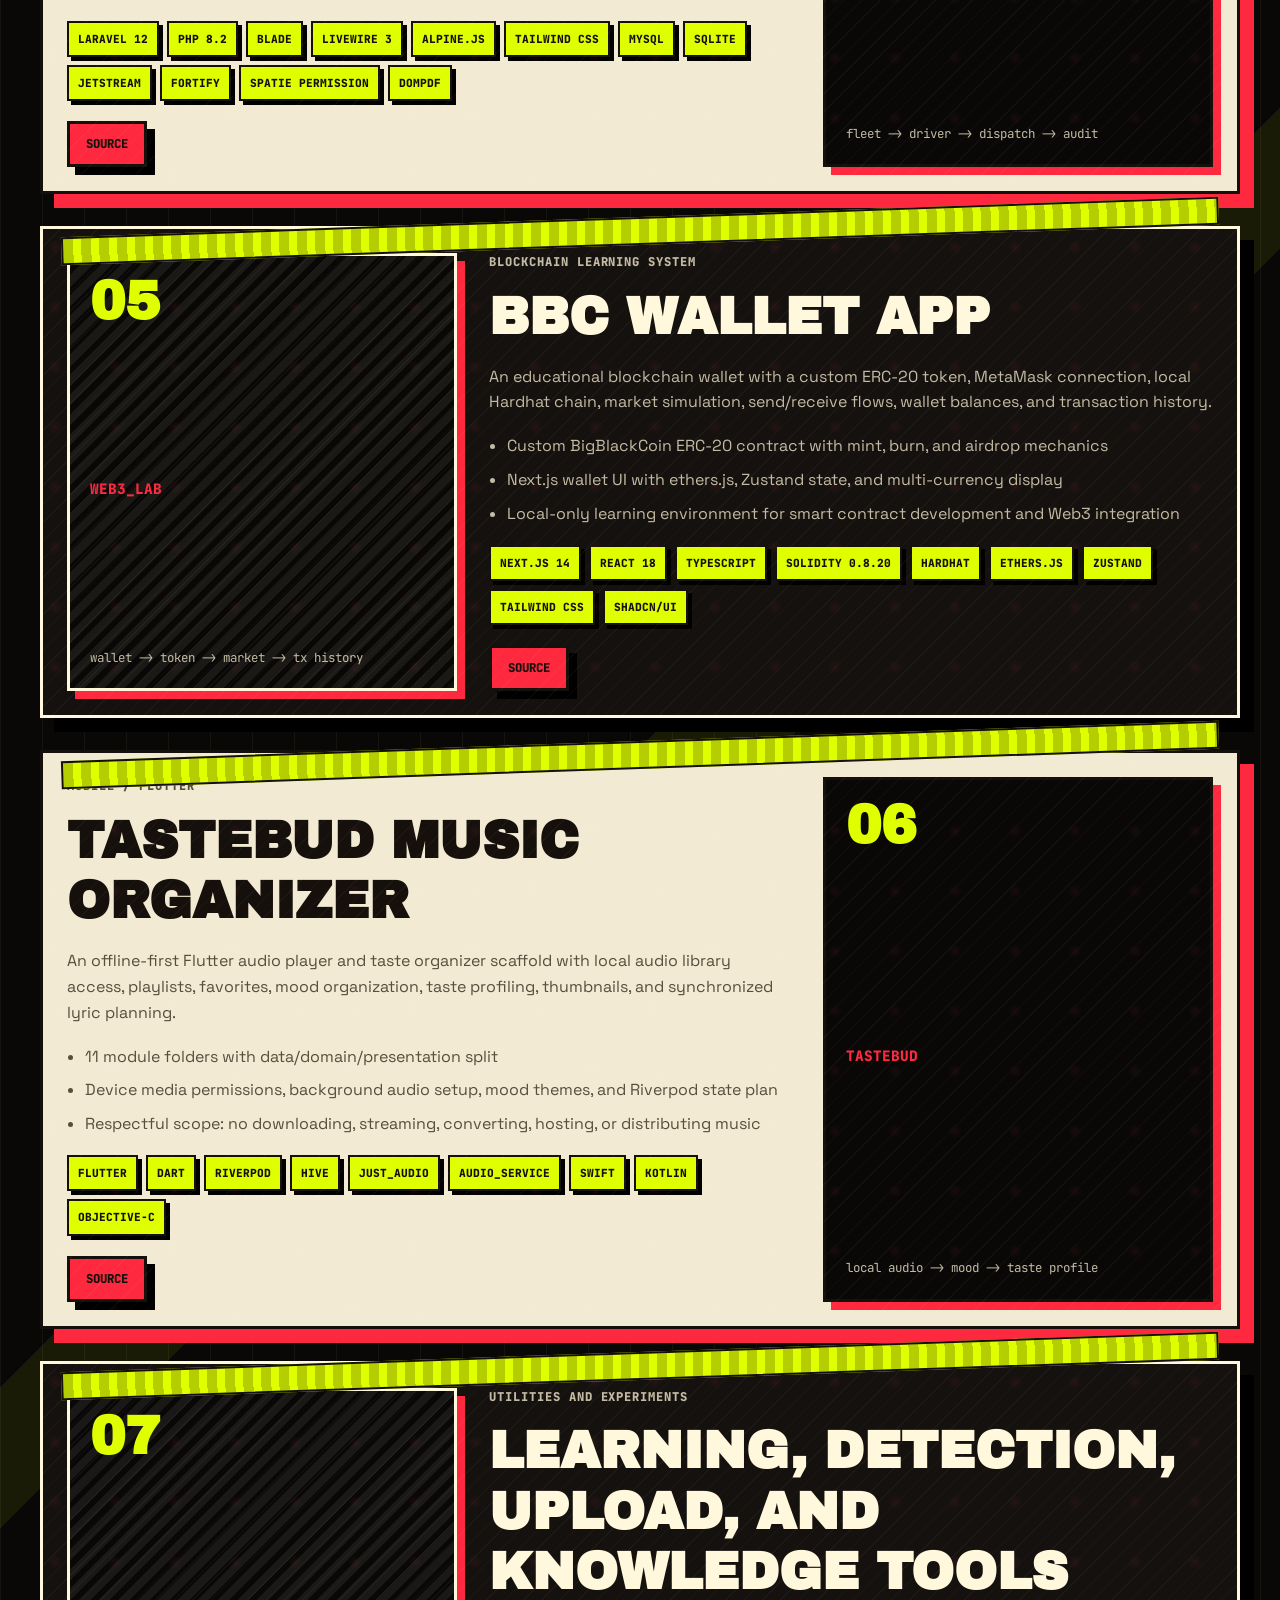
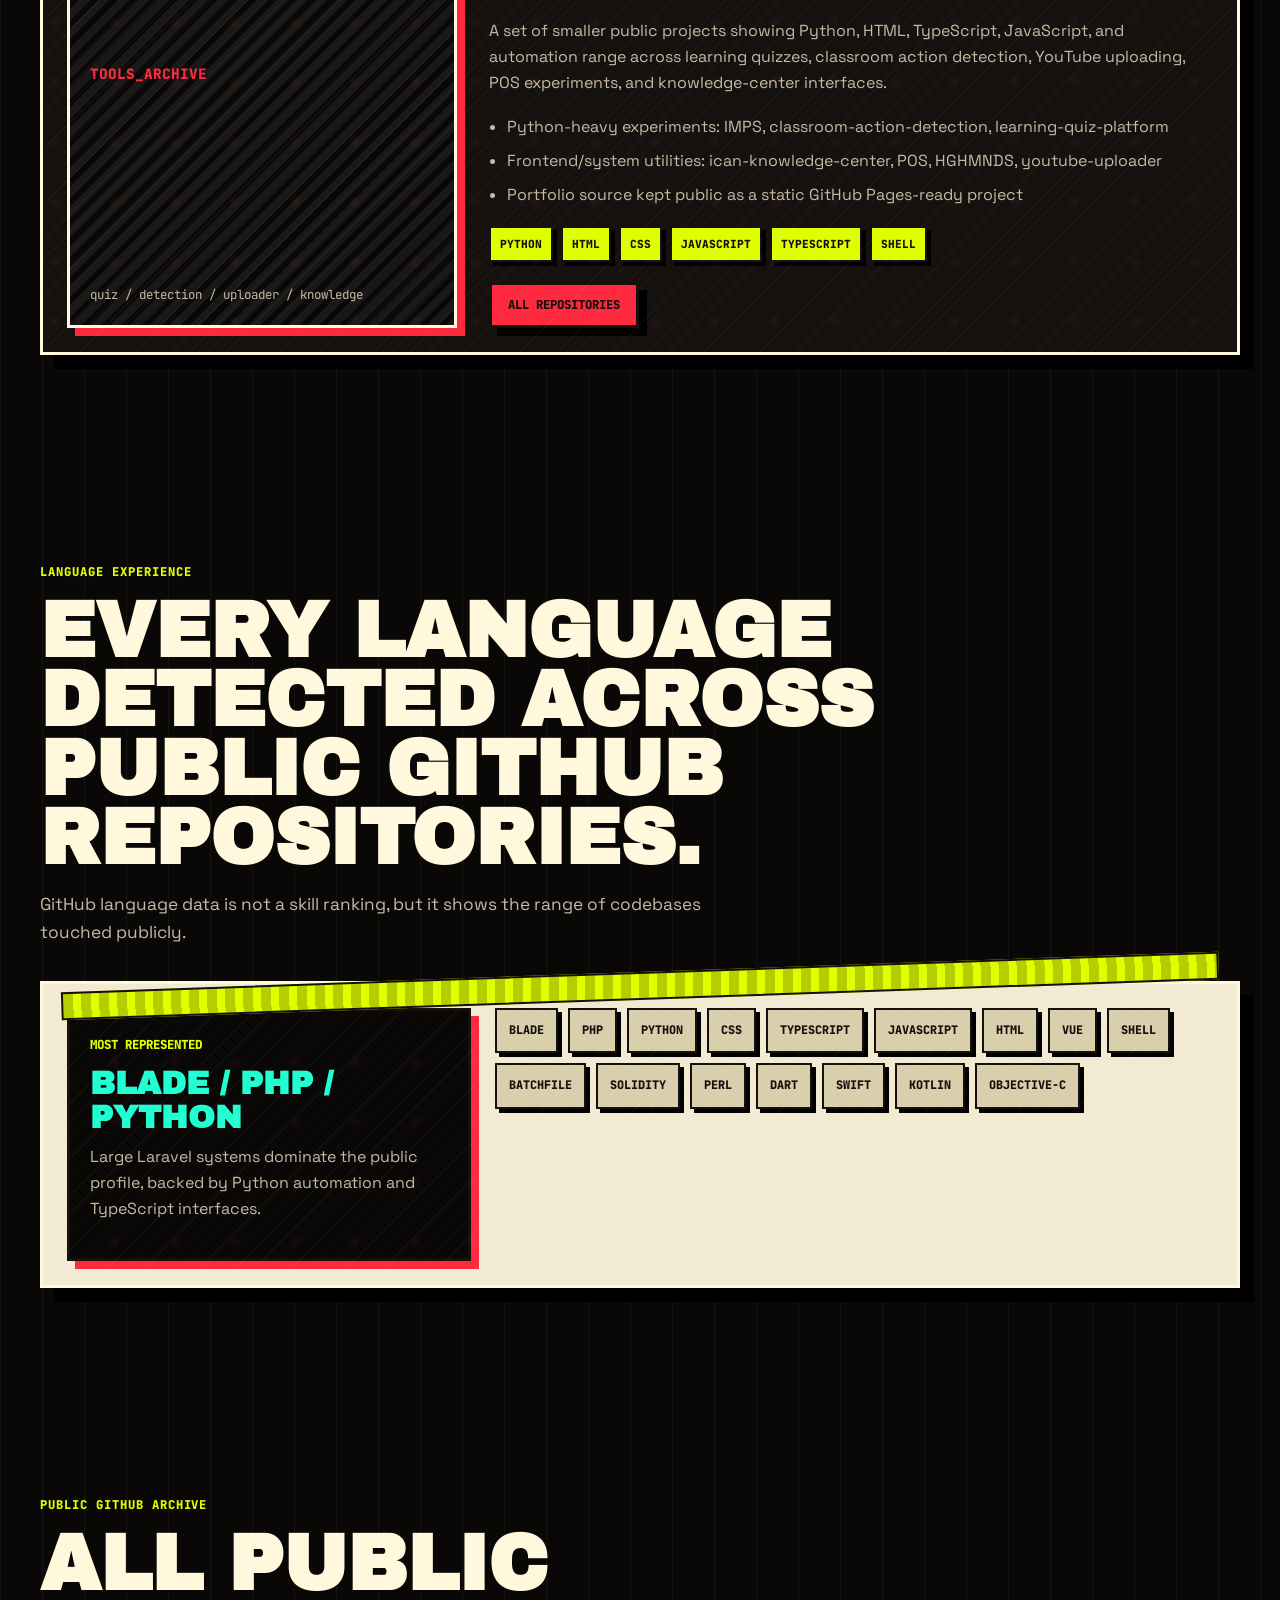
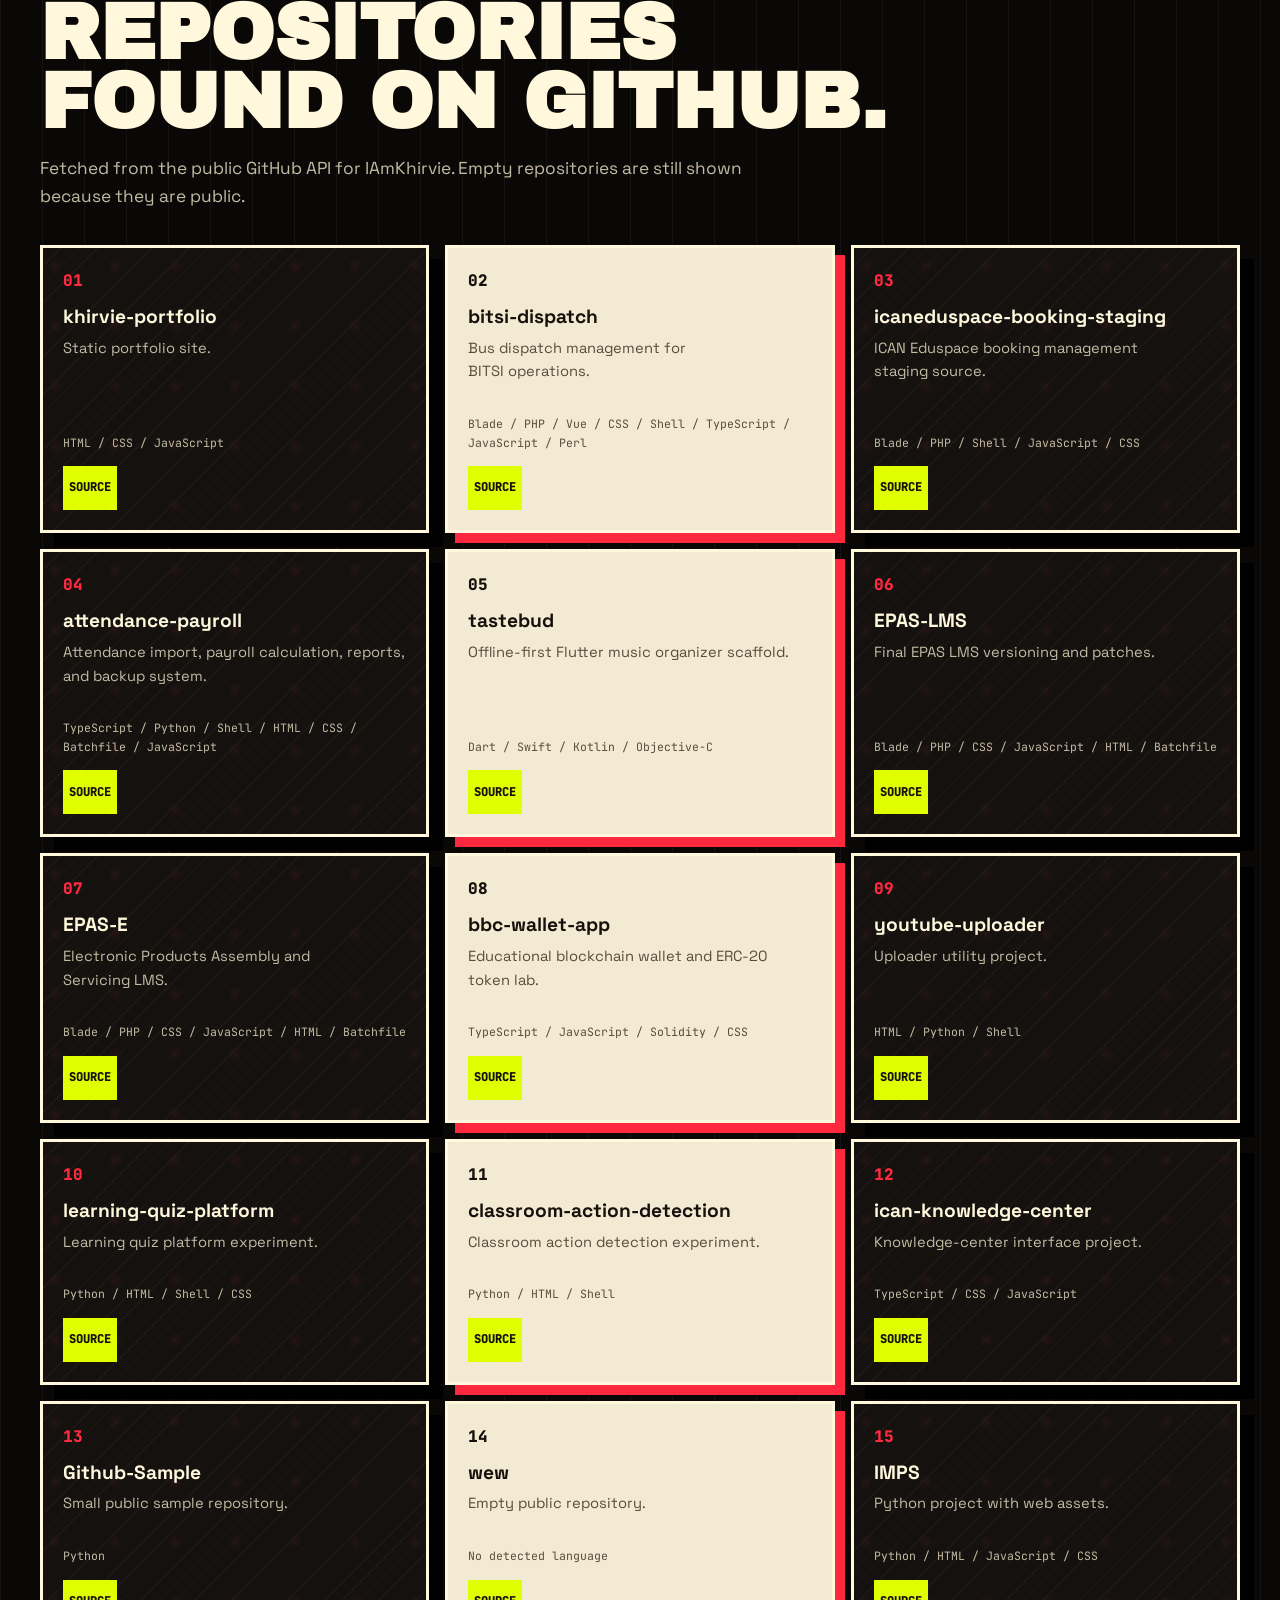
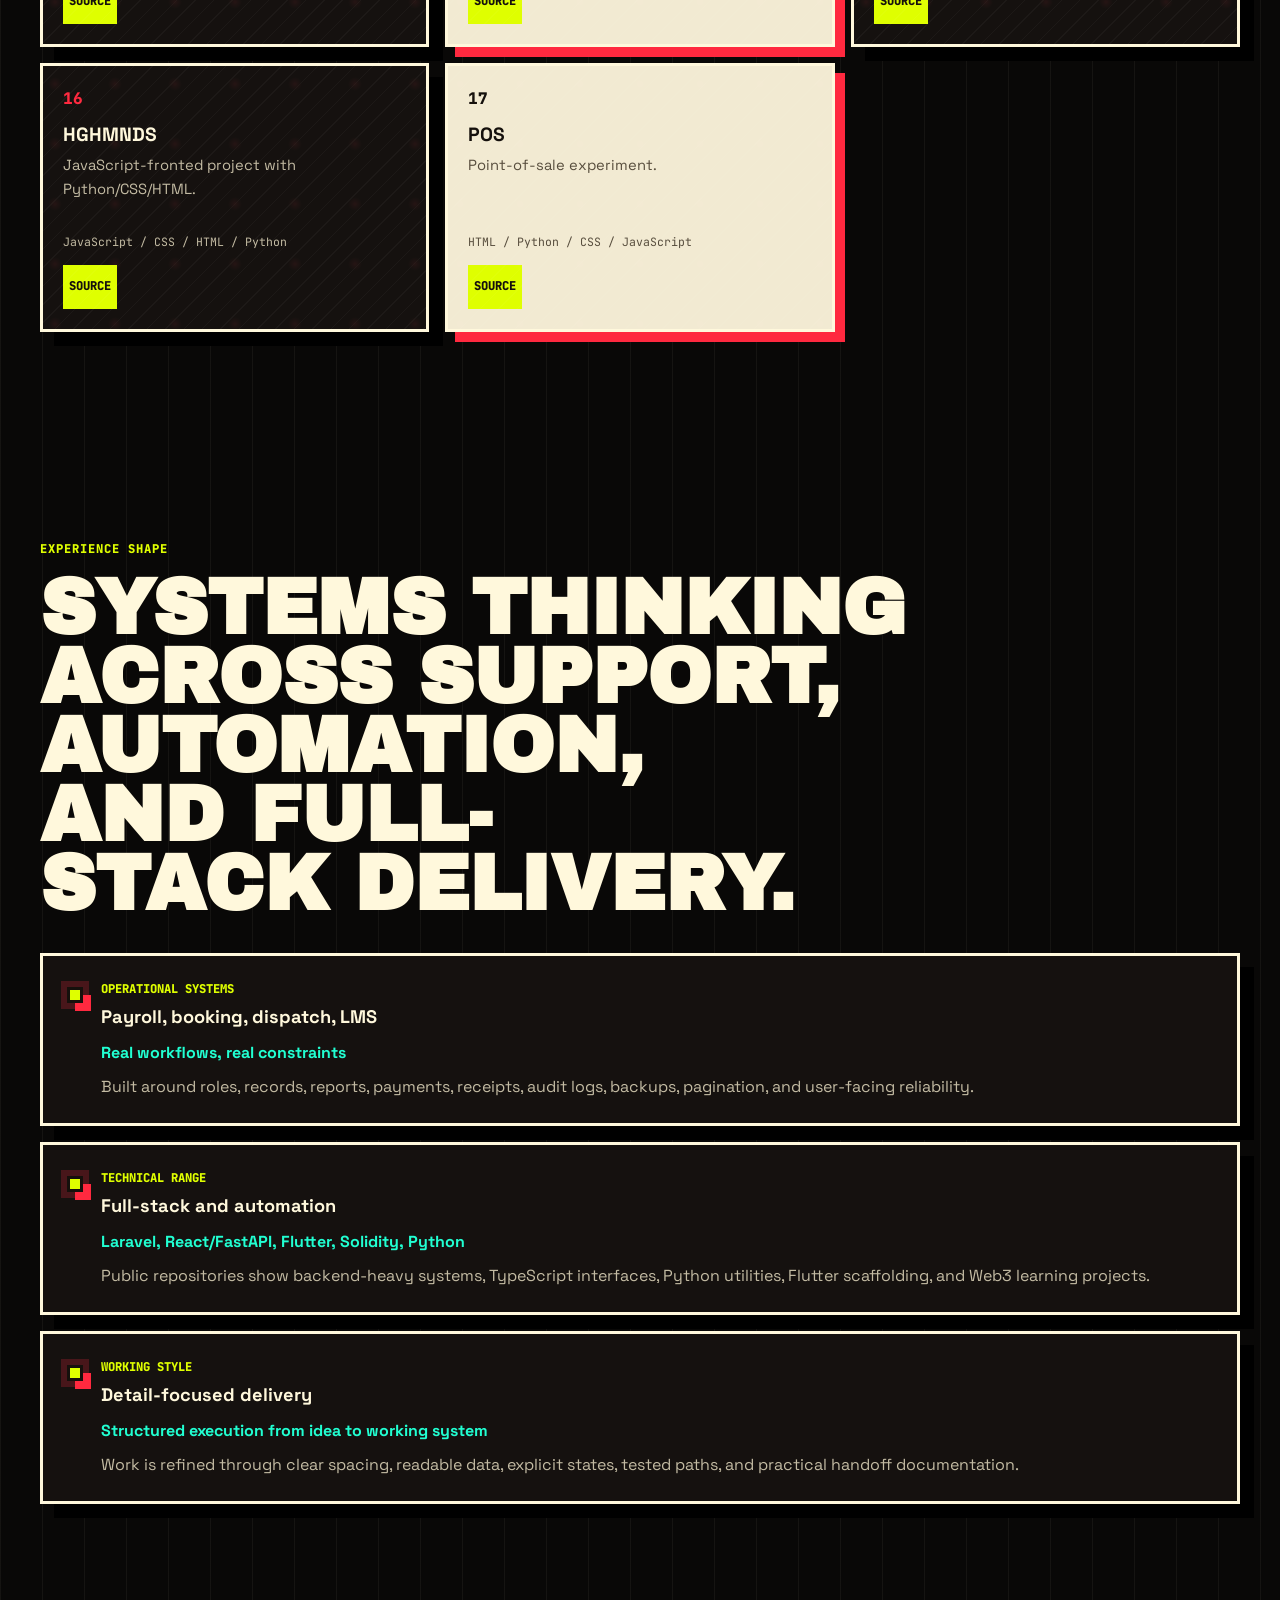
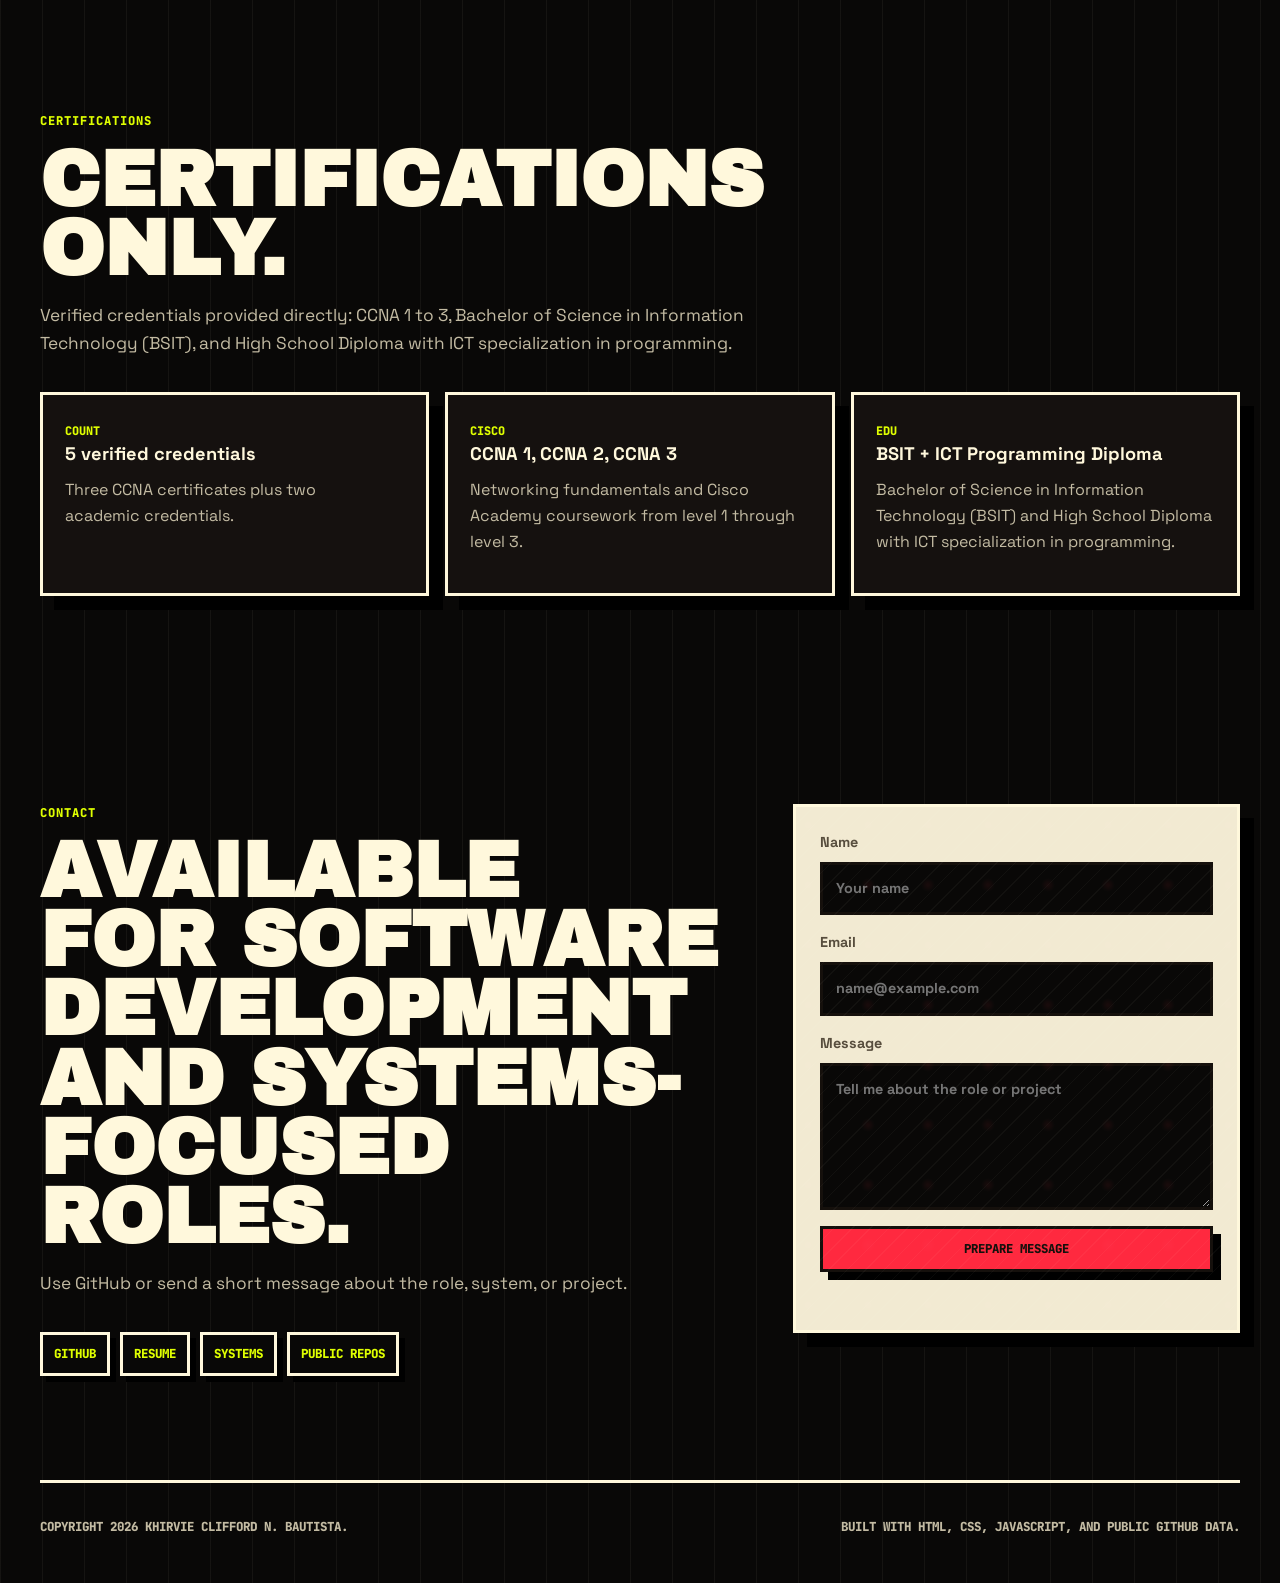
==== commit fae82637: "Make graffiti punk theme literal" ====
--- a/index.html
+++ b/index.html
@@ -12,7 +12,7 @@
   <link rel="icon" href="data:image/svg+xml,%3Csvg xmlns='http://www.w3.org/2000/svg' viewBox='0 0 64 64'%3E%3Crect width='64' height='64' fill='%23090807'/%3E%3Cpath d='M10 12h44v40H10z' fill='%23dfff00'/%3E%3Cpath d='M16 18h9v28h-9zM30 18h8v10l8-10h10L44 31l13 15H46l-8-10v10h-8z' fill='%2315100c'/%3E%3Cpath d='M7 50h50v7H7z' fill='%23ff293f'/%3E%3C/svg%3E">
   <link rel="preconnect" href="https://fonts.googleapis.com">
   <link rel="preconnect" href="https://fonts.gstatic.com" crossorigin>
-  <link href="https://fonts.googleapis.com/css2?family=Archivo+Black&amp;family=JetBrains+Mono:wght@400;600;700;800&amp;family=Space+Grotesk:wght@400;500;600;700;800&amp;display=swap" rel="stylesheet">
+  <link href="https://fonts.googleapis.com/css2?family=Archivo+Black&amp;family=JetBrains+Mono:wght@400;600;700;800&amp;family=Rubik+Spray+Paint&amp;family=Space+Grotesk:wght@400;500;600;700;800&amp;display=swap" rel="stylesheet">
   <script>
     document.documentElement.classList.add('has-js');
     try {
@@ -62,6 +62,15 @@
           <span aria-hidden="true"></span>
           Public repo scan: 17 projects
         </div>
+        <div class="street-collage" aria-hidden="true">
+          <span class="paste paste-alpha">No template</span>
+          <span class="paste paste-beta">DIY code</span>
+          <span class="paste paste-gamma">Build loud</span>
+          <span class="spray-ring spray-ring-one"></span>
+          <span class="spray-ring spray-ring-two"></span>
+          <span class="ink-scratch ink-scratch-one"></span>
+          <span class="ink-scratch ink-scratch-two"></span>
+        </div>
         <p class="eyebrow">Full-stack systems / automation / reliable delivery</p>
         <h1 id="hero-title">Full-stack developer building practical business systems.</h1>
         <p class="hero-copy">
@@ -112,9 +121,16 @@
           <span>Solidity</span>
         </div>
         <div class="graffiti-wall" aria-hidden="true">
-          <span class="tag tag-primary">SHIP</span>
-          <span class="tag tag-secondary">BUILD</span>
-          <span class="tag tag-tertiary">PATCH</span>
+          <span class="stencil-face">
+            <span class="stencil-hair"></span>
+            <span class="stencil-eye"></span>
+          </span>
+          <span class="tag tag-primary">RIOT</span>
+          <span class="tag tag-secondary">CODE</span>
+          <span class="tag tag-tertiary">DIY</span>
+          <span class="punk-symbol symbol-one">XXX</span>
+          <span class="punk-symbol symbol-two">No template</span>
+          <span class="punk-symbol symbol-three">BANG</span>
           <span class="tape tape-one"></span>
           <span class="tape tape-two"></span>
         </div>
--- a/styles.css
+++ b/styles.css
@@ -21,6 +21,7 @@
   --hazard-rgb: 255, 41, 63;
   --acid-rgb: 223, 255, 0;
   --spray-rgb: 33, 255, 210;
+  --rust-rgb: 255, 122, 26;
   --shadow-ink: #000000;
   --max: 1200px;
   --poster-shadow: 14px 14px 0 var(--shadow-ink);
@@ -50,6 +51,7 @@
   --hazard-rgb: 255, 43, 145;
   --acid-rgb: 183, 255, 0;
   --spray-rgb: 0, 229, 255;
+  --rust-rgb: 255, 106, 22;
   --poster-shadow: -8px 8px 0 var(--spray), 14px 14px 0 var(--shadow-ink);
   --sticker-shadow: 5px 5px 0 var(--hazard), 9px 9px 0 var(--shadow-ink);
 }
@@ -85,10 +87,15 @@
 
 html[data-theme="graffiti"] body {
   background:
-    radial-gradient(circle at 14% 18%, rgba(var(--hazard-rgb), 0.35), transparent 19rem),
-    radial-gradient(circle at 82% 12%, rgba(var(--spray-rgb), 0.28), transparent 20rem),
-    radial-gradient(circle at 54% 78%, rgba(var(--acid-rgb), 0.14), transparent 18rem),
-    repeating-linear-gradient(102deg, transparent 0 17px, rgba(var(--paper-rgb), 0.055) 17px 19px),
+    linear-gradient(92deg, transparent 0 9%, rgba(var(--paper-rgb), 0.12) 9% 15%, transparent 15% 33%, rgba(var(--rust-rgb), 0.14) 33% 37%, transparent 37% 100%),
+    linear-gradient(178deg, transparent 0 20%, rgba(var(--paper-rgb), 0.09) 20% 24%, transparent 24% 63%, rgba(var(--hazard-rgb), 0.11) 63% 66%, transparent 66% 100%),
+    radial-gradient(circle at 12% 18%, rgba(var(--hazard-rgb), 0.28), transparent 13rem),
+    radial-gradient(circle at 84% 10%, rgba(var(--spray-rgb), 0.2), transparent 15rem),
+    radial-gradient(circle at 50% 76%, rgba(var(--acid-rgb), 0.1), transparent 18rem),
+    linear-gradient(100deg, transparent 0 44%, rgba(var(--spray-rgb), 0.13) 44% 45%, transparent 45% 100%),
+    repeating-linear-gradient(0deg, rgba(var(--paper-rgb), 0.055) 0 2px, transparent 2px 58px),
+    repeating-linear-gradient(90deg, rgba(var(--paper-rgb), 0.045) 0 2px, transparent 2px 74px),
+    repeating-linear-gradient(102deg, transparent 0 17px, rgba(var(--hazard-rgb), 0.075) 17px 19px),
     repeating-linear-gradient(0deg, rgba(var(--ink-rgb), 0.035) 0 1px, transparent 1px 11px),
     var(--asphalt);
 }
@@ -121,20 +128,23 @@
 }
 
 html[data-theme="graffiti"] body::before {
-  opacity: 0.78;
-  background:
-    radial-gradient(circle at 13% 24%, rgba(var(--hazard-rgb), 0.24), transparent 0.4rem),
-    radial-gradient(circle at 63% 36%, rgba(var(--spray-rgb), 0.2), transparent 0.34rem),
-    radial-gradient(circle at 82% 74%, rgba(var(--acid-rgb), 0.18), transparent 0.38rem),
-    repeating-linear-gradient(117deg, transparent 0 14px, rgba(var(--hazard-rgb), 0.08) 14px 16px);
-  background-size: 82px 82px, 104px 104px, 74px 74px, auto;
+  opacity: 0.62;
+  background:
+    linear-gradient(90deg, rgba(var(--paper-rgb), 0.1) 0 1px, transparent 1px 100%),
+    repeating-linear-gradient(0deg, rgba(var(--paper-rgb), 0.075) 0 1px, transparent 1px 7px),
+    repeating-linear-gradient(117deg, transparent 0 14px, rgba(var(--hazard-rgb), 0.07) 14px 16px);
+  background-size: 82px 100%, 100% 15px, auto;
+  mix-blend-mode: normal;
 }
 
 html[data-theme="graffiti"] body::after {
   background:
-    linear-gradient(135deg, transparent 0 36%, rgba(var(--spray-rgb), 0.1) 36% 37%, transparent 37% 100%),
-    linear-gradient(22deg, transparent 0 63%, rgba(var(--acid-rgb), 0.09) 63% 64%, transparent 64% 100%);
-  opacity: 0.88;
+    linear-gradient(135deg, transparent 0 36%, rgba(var(--spray-rgb), 0.11) 36% 37%, transparent 37% 100%),
+    linear-gradient(22deg, transparent 0 63%, rgba(var(--acid-rgb), 0.08) 63% 64%, transparent 64% 100%),
+    linear-gradient(8deg, transparent 0 48%, rgba(var(--rust-rgb), 0.12) 48% 50%, transparent 50% 100%),
+    linear-gradient(90deg, transparent 0 11%, rgba(var(--paper-rgb), 0.09) 11% 23%, transparent 23% 54%, rgba(var(--paper-rgb), 0.06) 54% 62%, transparent 62% 100%),
+    repeating-linear-gradient(88deg, transparent 0 76px, rgba(var(--paper-rgb), 0.055) 76px 78px);
+  opacity: 0.72;
 }
 
 body > * {
@@ -386,6 +396,15 @@
   height: 3px;
   margin: 5px auto;
   background: currentColor;
+  transition: transform var(--fast), opacity var(--fast);
+}
+
+.nav-toggle[aria-expanded="true"] span:first-child {
+  transform: translateY(4px) rotate(45deg);
+}
+
+.nav-toggle[aria-expanded="true"] span:last-child {
+  transform: translateY(-4px) rotate(-45deg);
 }
 
 .section {
@@ -477,6 +496,10 @@
   min-width: 0;
 }
 
+.street-collage {
+  display: none;
+}
+
 .hero-actions,
 .project-actions {
   display: flex;
@@ -777,6 +800,14 @@
   transform: rotate(-15deg);
 }
 
+.stencil-face,
+.stencil-hair,
+.stencil-eye,
+.punk-symbol {
+  position: absolute;
+  pointer-events: none;
+}
+
 .section-heading {
   margin-bottom: 34px;
 }
@@ -1316,6 +1347,10 @@
     var(--asphalt-2);
 }
 
+html[data-theme="graffiti"] .brand strong {
+  text-shadow: 3px 3px 0 var(--hazard), 6px 6px 0 var(--shadow-ink);
+}
+
 html[data-theme="graffiti"] .site-header.is-scrolled {
   box-shadow: 0 8px 0 var(--acid), 0 14px 0 var(--hazard);
 }
@@ -1334,12 +1369,10 @@
 
 html[data-theme="graffiti"] .nav-links {
   background:
-    linear-gradient(135deg, rgba(var(--hazard-rgb), 0.24), rgba(var(--spray-rgb), 0.16) 52%, rgba(var(--acid-rgb), 0.1)),
-    radial-gradient(circle at 16% 28%, rgba(var(--hazard-rgb), 0.18), transparent 4rem),
-    radial-gradient(circle at 86% 72%, rgba(var(--spray-rgb), 0.14), transparent 4rem),
-    repeating-linear-gradient(110deg, transparent 0 13px, rgba(var(--paper-rgb), 0.06) 13px 15px),
-    rgba(var(--asphalt-rgb), 0.78);
-  backdrop-filter: blur(3px) saturate(1.15);
+    linear-gradient(135deg, rgba(var(--hazard-rgb), 0.18), rgba(var(--spray-rgb), 0.08) 52%, rgba(var(--acid-rgb), 0.06)),
+    repeating-linear-gradient(110deg, transparent 0 13px, rgba(var(--paper-rgb), 0.08) 13px 15px),
+    rgba(var(--asphalt-rgb), 0.94);
+  backdrop-filter: blur(2px) saturate(0.9);
 }
 
 html[data-theme="graffiti"] .theme-switcher button[aria-pressed="true"] {
@@ -1348,16 +1381,216 @@
 }
 
 html[data-theme="graffiti"] .hero::before {
-  content: "GRAFFITI PUNK WALL";
-  color: rgba(var(--spray-rgb), 0.13);
-  text-shadow: 10px 10px 0 rgba(var(--hazard-rgb), 0.18);
-  transform: rotate(-2deg);
+  content: "NO TEMPLATE\A PUNK BUILD";
+  white-space: pre;
+  color: rgba(var(--paper-rgb), 0.16);
+  font-family: "Rubik Spray Paint", "Archivo Black", Impact, sans-serif;
+  text-shadow:
+    8px 8px 0 rgba(var(--hazard-rgb), 0.34),
+    -6px 10px 0 rgba(var(--spray-rgb), 0.18);
+  transform: rotate(-4deg);
+}
+
+html[data-theme="graffiti"] .hero-copy-block {
+  position: relative;
+  isolation: isolate;
+}
+
+html[data-theme="graffiti"] .hero-copy-block::before,
+html[data-theme="graffiti"] .hero-copy-block::after {
+  position: absolute;
+  z-index: -1;
+  color: rgba(var(--acid-rgb), 0.32);
+  font-family: "Rubik Spray Paint", "Archivo Black", Impact, sans-serif;
+  line-height: 0.85;
+  text-transform: uppercase;
+  text-shadow: 4px 4px 0 rgba(var(--hazard-rgb), 0.4);
+  pointer-events: none;
+}
+
+html[data-theme="graffiti"] .hero-copy-block::before {
+  content: "PUNK";
+  right: 0;
+  top: -52px;
+  color: rgba(var(--hazard-rgb), 0.36);
+  font-size: clamp(4.2rem, 10vw, 9.2rem);
+  transform: rotate(10deg) skewX(-4deg);
+}
+
+html[data-theme="graffiti"] .hero-copy-block::after {
+  content: "CTRL\A ALT\A RIOT";
+  white-space: pre;
+  left: -18px;
+  bottom: -82px;
+  color: rgba(var(--spray-rgb), 0.2);
+  font-size: clamp(2.4rem, 7vw, 6rem);
+  transform: rotate(-8deg);
+}
+
+html[data-theme="graffiti"] .street-collage {
+  position: absolute;
+  display: block;
+  inset: -42px -12px auto -14px;
+  min-height: 365px;
+  z-index: -1;
+  overflow: hidden;
+  opacity: 0.96;
+  pointer-events: none;
+}
+
+html[data-theme="graffiti"] .street-collage::before,
+html[data-theme="graffiti"] .street-collage::after {
+  content: "";
+  position: absolute;
+  pointer-events: none;
+}
+
+html[data-theme="graffiti"] .street-collage::before {
+  inset: 28px 5% 58px 7%;
+  background:
+    repeating-linear-gradient(90deg, rgba(var(--asphalt-rgb), 0.2) 0 2px, transparent 2px 10px),
+    repeating-linear-gradient(0deg, rgba(var(--asphalt-rgb), 0.16) 0 1px, transparent 1px 13px),
+    linear-gradient(135deg, rgba(var(--paper-rgb), 0.46), rgba(var(--paper-rgb), 0.2));
+  clip-path: polygon(0 8%, 97% 0, 100% 84%, 5% 100%);
+  transform: rotate(-3deg);
+}
+
+html[data-theme="graffiti"] .street-collage::after {
+  right: 7%;
+  top: 78px;
+  width: min(250px, 44vw);
+  height: 130px;
+  border: 4px solid rgba(var(--ink-rgb), 0.48);
+  background:
+    radial-gradient(circle at 50% 46%, transparent 0 28px, rgba(var(--ink-rgb), 0.52) 29px 34px, transparent 35px),
+    radial-gradient(circle at 34% 42%, rgba(var(--ink-rgb), 0.7) 0 8px, transparent 9px),
+    radial-gradient(circle at 66% 42%, rgba(var(--ink-rgb), 0.7) 0 8px, transparent 9px),
+    linear-gradient(90deg, transparent 0 48%, rgba(var(--ink-rgb), 0.65) 48% 52%, transparent 52% 100%);
+  opacity: 0.5;
+  clip-path: polygon(8% 0, 100% 6%, 94% 100%, 0 86%);
+  transform: rotate(7deg);
+}
+
+html[data-theme="graffiti"] .paste {
+  position: absolute;
+  display: inline-flex;
+  align-items: center;
+  min-height: 38px;
+  padding: 5px 12px;
+  border: 3px solid rgba(var(--ink-rgb), 0.72);
+  background:
+    repeating-linear-gradient(0deg, rgba(var(--asphalt-rgb), 0.12) 0 1px, transparent 1px 9px),
+    var(--paper);
+  color: var(--ink-dark);
+  font-family: "JetBrains Mono", monospace;
+  font-size: clamp(0.74rem, 1.4vw, 1rem);
+  font-weight: 900;
+  line-height: 1;
+  text-transform: uppercase;
+  box-shadow: 7px 7px 0 rgba(var(--hazard-rgb), 0.82), 12px 12px 0 var(--shadow-ink);
+  clip-path: polygon(0 8%, 100% 0, 96% 88%, 4% 100%);
+}
+
+html[data-theme="graffiti"] .paste-alpha {
+  left: 3%;
+  top: 28px;
+  background:
+    repeating-linear-gradient(90deg, rgba(var(--asphalt-rgb), 0.1) 0 2px, transparent 2px 9px),
+    var(--paper);
+  transform: rotate(-7deg);
+}
+
+html[data-theme="graffiti"] .paste-beta {
+  right: 8%;
+  top: 190px;
+  background:
+    linear-gradient(135deg, var(--hazard), var(--rust));
+  color: var(--ink-dark);
+  transform: rotate(5deg);
+}
+
+html[data-theme="graffiti"] .paste-gamma {
+  left: 34%;
+  top: 108px;
+  background: var(--acid);
+  transform: rotate(9deg);
+}
+
+html[data-theme="graffiti"] .spray-ring {
+  position: absolute;
+  border: 8px solid rgba(var(--spray-rgb), 0.28);
+  border-radius: 50%;
+  filter: drop-shadow(8px 8px 0 rgba(var(--hazard-rgb), 0.2));
+}
+
+html[data-theme="graffiti"] .spray-ring-one {
+  left: 13%;
+  top: 130px;
+  width: 150px;
+  height: 150px;
+  transform: rotate(-16deg);
+}
+
+html[data-theme="graffiti"] .spray-ring-two {
+  right: 16%;
+  top: 14px;
+  width: 82px;
+  height: 82px;
+  border-color: rgba(var(--acid-rgb), 0.38);
+  transform: rotate(12deg);
+}
+
+html[data-theme="graffiti"] .ink-scratch {
+  position: absolute;
+  height: 12px;
+  background: rgba(var(--ink-rgb), 0.64);
+  box-shadow:
+    0 18px 0 rgba(var(--ink-rgb), 0.32),
+    0 36px 0 rgba(var(--hazard-rgb), 0.5);
+  clip-path: polygon(0 30%, 100% 0, 96% 64%, 2% 100%);
+}
+
+html[data-theme="graffiti"] .ink-scratch-one {
+  left: 2%;
+  top: 238px;
+  width: 260px;
+  transform: rotate(-9deg);
+}
+
+html[data-theme="graffiti"] .ink-scratch-two {
+  right: 2%;
+  top: 122px;
+  width: 190px;
+  transform: rotate(18deg);
 }
 
 html[data-theme="graffiti"] h1,
 html[data-theme="graffiti"] h2,
 html[data-theme="graffiti"] .project-content h3 {
-  text-shadow: 3px 3px 0 rgba(var(--hazard-rgb), 0.95), 7px 7px 0 var(--shadow-ink);
+  position: relative;
+  text-shadow:
+    2px 2px 0 rgba(var(--spray-rgb), 0.82),
+    5px 5px 0 rgba(var(--hazard-rgb), 0.95),
+    9px 9px 0 var(--shadow-ink);
+}
+
+html[data-theme="graffiti"] h1 {
+  filter: drop-shadow(-3px 0 0 rgba(var(--acid-rgb), 0.65));
+}
+
+html[data-theme="graffiti"] h1::after {
+  content: "";
+  position: absolute;
+  left: 4%;
+  bottom: -22px;
+  width: min(420px, 82%);
+  height: 46px;
+  background:
+    linear-gradient(90deg, var(--hazard) 0 11%, transparent 11% 15%, var(--hazard) 15% 29%, transparent 29% 35%, var(--hazard) 35% 48%, transparent 48% 57%, var(--hazard) 57% 72%, transparent 72% 80%, var(--hazard) 80% 100%),
+    linear-gradient(var(--hazard), var(--hazard));
+  clip-path: polygon(0 0, 100% 0, 98% 18%, 92% 18%, 91% 78%, 86% 78%, 85% 24%, 70% 24%, 69% 58%, 64% 58%, 63% 18%, 48% 18%, 47% 88%, 41% 88%, 40% 22%, 26% 22%, 25% 66%, 20% 66%, 19% 16%, 0 16%);
+  opacity: 0.9;
+  pointer-events: none;
 }
 
 html[data-theme="graffiti"] .button {
@@ -1382,22 +1615,37 @@
   border-color: var(--spray);
 }
 
+html[data-theme="graffiti"] .hero-panel,
+html[data-theme="graffiti"] .language-board,
+html[data-theme="graffiti"] .contact-form {
+  background:
+    linear-gradient(145deg, rgba(var(--paper-rgb), 0.95), rgba(var(--acid-rgb), 0.16)),
+    repeating-linear-gradient(0deg, rgba(var(--asphalt-rgb), 0.08) 0 1px, transparent 1px 11px),
+    repeating-linear-gradient(4deg, rgba(var(--hazard-rgb), 0.09) 0 2px, transparent 2px 18px),
+    var(--paper);
+}
+
 html[data-theme="graffiti"] .hero-panel::before,
 html[data-theme="graffiti"] .project-card::before,
 html[data-theme="graffiti"] .repo-card::before,
 html[data-theme="graffiti"] .language-board::before,
 html[data-theme="graffiti"] .contact-form::before,
 html[data-theme="graffiti"] .about-visual::before {
-  opacity: 0.4;
-  background:
-    radial-gradient(circle at 18% 24%, rgba(var(--hazard-rgb), 0.38), transparent 0.48rem),
-    radial-gradient(circle at 72% 42%, rgba(var(--spray-rgb), 0.3), transparent 0.42rem),
-    repeating-linear-gradient(135deg, transparent 0 10px, rgba(var(--paper-rgb), 0.18) 10px 12px);
-  background-size: 54px 54px, 78px 78px, auto;
+  opacity: 0.62;
+  background:
+    radial-gradient(circle at 18% 24%, rgba(var(--hazard-rgb), 0.54), transparent 0.52rem),
+    radial-gradient(circle at 72% 42%, rgba(var(--spray-rgb), 0.46), transparent 0.48rem),
+    radial-gradient(circle at 42% 68%, rgba(var(--acid-rgb), 0.34), transparent 0.48rem),
+    repeating-linear-gradient(135deg, transparent 0 10px, rgba(var(--paper-rgb), 0.22) 10px 12px);
+  background-size: 48px 48px, 72px 72px, 64px 64px, auto;
 }
 
 html[data-theme="graffiti"] .hero-panel {
-  transform: rotate(-1deg);
+  transform: rotate(-2deg);
+  box-shadow:
+    -12px 12px 0 var(--spray),
+    18px 18px 0 var(--hazard),
+    28px 28px 0 var(--shadow-ink);
 }
 
 html[data-theme="graffiti"] .hero-panel::after,
@@ -1410,17 +1658,188 @@
 }
 
 html[data-theme="graffiti"] .graffiti-wall {
-  background:
-    radial-gradient(circle at 18% 24%, rgba(var(--hazard-rgb), 0.68), transparent 5rem),
-    radial-gradient(circle at 76% 68%, rgba(var(--spray-rgb), 0.58), transparent 5rem),
-    radial-gradient(circle at 48% 48%, rgba(var(--acid-rgb), 0.32), transparent 4rem),
-    repeating-linear-gradient(10deg, rgba(var(--ink-rgb), 0.12) 0 2px, transparent 2px 14px),
+  min-height: 310px;
+  background:
+    linear-gradient(100deg, transparent 0 28%, rgba(var(--paper-rgb), 0.2) 28% 30%, transparent 30% 100%),
+    linear-gradient(4deg, transparent 0 56%, rgba(var(--rust-rgb), 0.32) 56% 60%, transparent 60% 100%),
+    radial-gradient(circle at 18% 24%, rgba(var(--hazard-rgb), 0.86), transparent 5.5rem),
+    radial-gradient(circle at 78% 68%, rgba(var(--spray-rgb), 0.72), transparent 5rem),
+    radial-gradient(circle at 48% 48%, rgba(var(--acid-rgb), 0.42), transparent 4rem),
+    linear-gradient(90deg, rgba(var(--paper-rgb), 0.12) 0 2px, transparent 2px 100%),
+    repeating-linear-gradient(0deg, rgba(var(--ink-rgb), 0.11) 0 2px, transparent 2px 18px),
+    repeating-linear-gradient(90deg, rgba(var(--paper-rgb), 0.06) 0 2px, transparent 2px 68px),
     var(--asphalt);
-  box-shadow: inset 0 0 0 6px rgba(var(--paper-rgb), 0.14), 0 0 34px rgba(var(--spray-rgb), 0.18);
+  box-shadow:
+    inset 0 0 0 6px rgba(var(--paper-rgb), 0.14),
+    inset 0 -14px 0 rgba(var(--hazard-rgb), 0.56),
+    0 0 34px rgba(var(--spray-rgb), 0.28);
+}
+
+html[data-theme="graffiti"] .graffiti-wall::before,
+html[data-theme="graffiti"] .graffiti-wall::after {
+  content: "";
+  position: absolute;
+  inset: 0;
+  pointer-events: none;
+}
+
+html[data-theme="graffiti"] .graffiti-wall::before {
+  background:
+    linear-gradient(90deg, rgba(var(--paper-rgb), 0.18) 0 18%, transparent 18% 100%),
+    linear-gradient(180deg, transparent 0 72%, rgba(var(--paper-rgb), 0.13) 72% 100%),
+    radial-gradient(circle at 12% 18%, rgba(var(--ink-rgb), 0.72), transparent 0.18rem),
+    radial-gradient(circle at 20% 72%, rgba(var(--hazard-rgb), 0.76), transparent 0.22rem),
+    radial-gradient(circle at 72% 22%, rgba(var(--spray-rgb), 0.72), transparent 0.2rem),
+    radial-gradient(circle at 86% 76%, rgba(var(--acid-rgb), 0.7), transparent 0.2rem);
+  background-size: auto, auto, 18px 18px, 22px 22px, 20px 20px, 24px 24px;
+  mix-blend-mode: screen;
+  opacity: 0.82;
+}
+
+html[data-theme="graffiti"] .graffiti-wall::after {
+  left: 10%;
+  right: 12%;
+  top: 44%;
+  bottom: auto;
+  height: 74px;
+  background:
+    linear-gradient(var(--hazard), var(--hazard)) 0 0 / 12px 64px no-repeat,
+    linear-gradient(var(--hazard), var(--hazard)) 18% 0 / 10px 42px no-repeat,
+    linear-gradient(var(--hazard), var(--hazard)) 44% 0 / 14px 72px no-repeat,
+    linear-gradient(var(--hazard), var(--hazard)) 68% 0 / 9px 54px no-repeat,
+    linear-gradient(var(--hazard), var(--hazard)) 100% 0 / 13px 62px no-repeat;
+  opacity: 0.74;
 }
 
 html[data-theme="graffiti"] .tag {
-  text-shadow: 4px 4px 0 var(--shadow-ink), 0 0 18px currentColor;
+  font-family: "Rubik Spray Paint", "Archivo Black", Impact, sans-serif;
+  letter-spacing: 0;
+  text-shadow:
+    3px 3px 0 var(--shadow-ink),
+    7px 7px 0 rgba(var(--hazard-rgb), 0.8),
+    0 0 18px currentColor;
+}
+
+html[data-theme="graffiti"] .tag-primary {
+  right: 12px;
+  top: 38px;
+  left: auto;
+  color: var(--hazard);
+  font-size: clamp(4.4rem, 10vw, 6.8rem);
+  transform: rotate(-8deg) skewX(-6deg);
+}
+
+html[data-theme="graffiti"] .tag-secondary {
+  right: 14px;
+  bottom: 34px;
+  color: var(--acid);
+  font-size: clamp(3rem, 7vw, 4.8rem);
+  transform: rotate(7deg) skewX(4deg);
+}
+
+html[data-theme="graffiti"] .tag-tertiary {
+  left: 46%;
+  bottom: 12px;
+  color: var(--ink);
+  font-family: "JetBrains Mono", monospace;
+  font-size: 1.06rem;
+  padding: 3px 6px;
+  border: 2px solid var(--ink);
+  background: var(--hazard);
+  transform: rotate(-5deg);
+}
+
+html[data-theme="graffiti"] .stencil-face {
+  left: 18px;
+  bottom: -3px;
+  width: 124px;
+  height: 166px;
+  z-index: 1;
+  background:
+    radial-gradient(circle at 58% 40%, var(--shadow-ink) 0 5px, transparent 6px),
+    linear-gradient(180deg, transparent 0 66%, rgba(var(--asphalt-rgb), 0.88) 66% 70%, transparent 70% 100%),
+    var(--ink);
+  border: 4px solid var(--shadow-ink);
+  clip-path: polygon(35% 9%, 72% 10%, 90% 30%, 81% 72%, 61% 98%, 25% 93%, 9% 60%, 15% 24%);
+  filter: drop-shadow(8px 8px 0 rgba(var(--hazard-rgb), 0.76));
+}
+
+html[data-theme="graffiti"] .stencil-hair {
+  left: 14px;
+  top: -54px;
+  width: 124px;
+  height: 92px;
+  background:
+    linear-gradient(135deg, var(--spray), var(--hazard));
+  clip-path: polygon(0 100%, 7% 42%, 19% 92%, 27% 8%, 39% 84%, 50% 0, 60% 82%, 74% 15%, 80% 92%, 100% 54%, 88% 100%);
+  filter: drop-shadow(4px 7px 0 var(--shadow-ink));
+}
+
+html[data-theme="graffiti"] .stencil-eye {
+  left: 54px;
+  top: 63px;
+  width: 42px;
+  height: 8px;
+  background: var(--shadow-ink);
+  box-shadow:
+    -18px 34px 0 -1px var(--shadow-ink),
+    7px 63px 0 4px var(--shadow-ink);
+  transform: rotate(-10deg);
+}
+
+html[data-theme="graffiti"] .punk-symbol {
+  z-index: 3;
+  color: var(--ink);
+  font-family: "JetBrains Mono", monospace;
+  font-weight: 900;
+  line-height: 1;
+  text-transform: uppercase;
+  text-shadow: 3px 3px 0 var(--shadow-ink);
+}
+
+html[data-theme="graffiti"] .symbol-one {
+  left: 26px;
+  top: 18px;
+  color: var(--acid);
+  font-size: 1.16rem;
+  transform: rotate(-12deg);
+}
+
+html[data-theme="graffiti"] .symbol-two {
+  left: 140px;
+  top: 28px;
+  padding: 4px 7px;
+  border: 2px solid var(--ink);
+  background: var(--shadow-ink);
+  color: var(--spray);
+  font-size: 0.76rem;
+  transform: rotate(5deg);
+}
+
+html[data-theme="graffiti"] .symbol-three {
+  left: 144px;
+  bottom: 92px;
+  color: var(--rust);
+  font-family: "Rubik Spray Paint", "Archivo Black", Impact, sans-serif;
+  font-size: 1.46rem;
+  transform: rotate(-11deg);
+}
+
+html[data-theme="graffiti"] .tape {
+  background:
+    repeating-linear-gradient(90deg, var(--acid) 0 12px, var(--hazard) 12px 18px, var(--spray) 18px 24px),
+    var(--acid);
+  opacity: 0.96;
+}
+
+html[data-theme="graffiti"] .profile-card,
+html[data-theme="graffiti"] .project-code,
+html[data-theme="graffiti"] .language-primary {
+  background:
+    radial-gradient(circle at 20% 22%, rgba(var(--hazard-rgb), 0.42), transparent 4rem),
+    radial-gradient(circle at 82% 70%, rgba(var(--spray-rgb), 0.34), transparent 4rem),
+    repeating-linear-gradient(0deg, rgba(var(--paper-rgb), 0.09) 0 2px, transparent 2px 14px),
+    var(--asphalt);
 }
 
 html[data-theme="graffiti"] .project-code {
@@ -1446,6 +1865,14 @@
   color: var(--acid);
 }
 
+html[data-theme="graffiti"] .status-badge,
+html[data-theme="graffiti"] .stack-strip span,
+html[data-theme="graffiti"] .chip-list span,
+html[data-theme="graffiti"] .language-grid span,
+html[data-theme="graffiti"] .repo-card a {
+  transform: rotate(-1.5deg);
+}
+
 @media (max-width: 980px) {
   .nav-toggle {
     display: block;
@@ -1469,7 +1896,7 @@
     position: fixed;
     left: 20px;
     right: 20px;
-    top: 92px;
+    top: 104px;
     display: none;
     flex-direction: column;
     align-items: stretch;
@@ -1502,6 +1929,11 @@
     transform: none;
   }
 
+  html[data-theme="graffiti"] .hero-panel {
+    transform: none;
+    box-shadow: 8px 8px 0 var(--spray), 14px 14px 0 var(--hazard);
+  }
+
   .project-card,
   .project-card.is-reversed {
     grid-template-columns: 1fr;
@@ -1549,6 +1981,78 @@
 
   h1 {
     font-size: clamp(2.72rem, 13.4vw, 3.45rem);
+  }
+
+  html[data-theme="graffiti"] h1::after {
+    left: 3%;
+    bottom: -8px;
+    width: 78%;
+    height: 28px;
+    opacity: 0.68;
+  }
+
+  html[data-theme="graffiti"] .hero-copy-block::before {
+    right: 0;
+    top: -18px;
+    font-size: clamp(3.2rem, 18vw, 5rem);
+    opacity: 0.78;
+  }
+
+  html[data-theme="graffiti"] .hero-copy-block::after {
+    display: none;
+  }
+
+  html[data-theme="graffiti"] .street-collage {
+    inset: -22px -8px auto -8px;
+    min-height: 320px;
+    opacity: 0.82;
+  }
+
+  html[data-theme="graffiti"] .street-collage::before {
+    inset: 42px 0 70px 0;
+  }
+
+  html[data-theme="graffiti"] .street-collage::after {
+    right: -8%;
+    top: 84px;
+    width: 188px;
+    height: 102px;
+    opacity: 0.32;
+  }
+
+  html[data-theme="graffiti"] .paste {
+    min-height: 32px;
+    padding: 4px 9px;
+    font-size: 0.68rem;
+  }
+
+  html[data-theme="graffiti"] .paste-alpha {
+    left: 1%;
+    top: 30px;
+  }
+
+  html[data-theme="graffiti"] .paste-beta {
+    right: 4%;
+    top: 188px;
+  }
+
+  html[data-theme="graffiti"] .paste-gamma,
+  html[data-theme="graffiti"] .spray-ring-two,
+  html[data-theme="graffiti"] .ink-scratch-two {
+    display: none;
+  }
+
+  html[data-theme="graffiti"] .spray-ring-one {
+    left: 5%;
+    top: 130px;
+    width: 120px;
+    height: 120px;
+  }
+
+  html[data-theme="graffiti"] .ink-scratch-one {
+    left: 0;
+    top: 242px;
+    width: 210px;
   }
 
   h2 {
@@ -1610,6 +2114,10 @@
     min-height: 160px;
   }
 
+  html[data-theme="graffiti"] .graffiti-wall {
+    min-height: 250px;
+  }
+
   .tag-primary {
     left: 12px;
     top: 28px;
@@ -1618,6 +2126,63 @@
   .tag-secondary {
     right: 12px;
     bottom: 36px;
+  }
+
+  html[data-theme="graffiti"] .stencil-face {
+    left: 12px;
+    bottom: -2px;
+    width: 92px;
+    height: 128px;
+  }
+
+  html[data-theme="graffiti"] .stencil-hair {
+    left: 8px;
+    top: -42px;
+    width: 98px;
+    height: 72px;
+  }
+
+  html[data-theme="graffiti"] .stencil-eye {
+    left: 40px;
+    top: 48px;
+    width: 34px;
+  }
+
+  html[data-theme="graffiti"] .tag-primary {
+    right: 8px;
+    top: 36px;
+    font-size: clamp(3.4rem, 19vw, 4.9rem);
+  }
+
+  html[data-theme="graffiti"] .tag-secondary {
+    right: 8px;
+    bottom: 44px;
+    font-size: clamp(2.6rem, 15vw, 4rem);
+  }
+
+  html[data-theme="graffiti"] .tag-tertiary {
+    left: 44%;
+    bottom: 10px;
+    font-size: 0.82rem;
+  }
+
+  html[data-theme="graffiti"] .symbol-one {
+    left: 17px;
+    top: 16px;
+    font-size: 0.88rem;
+  }
+
+  html[data-theme="graffiti"] .symbol-two {
+    left: 108px;
+    top: 20px;
+    max-width: 108px;
+    font-size: 0.62rem;
+  }
+
+  html[data-theme="graffiti"] .symbol-three {
+    left: 112px;
+    bottom: 92px;
+    font-size: 1.1rem;
   }
 
   .site-footer {
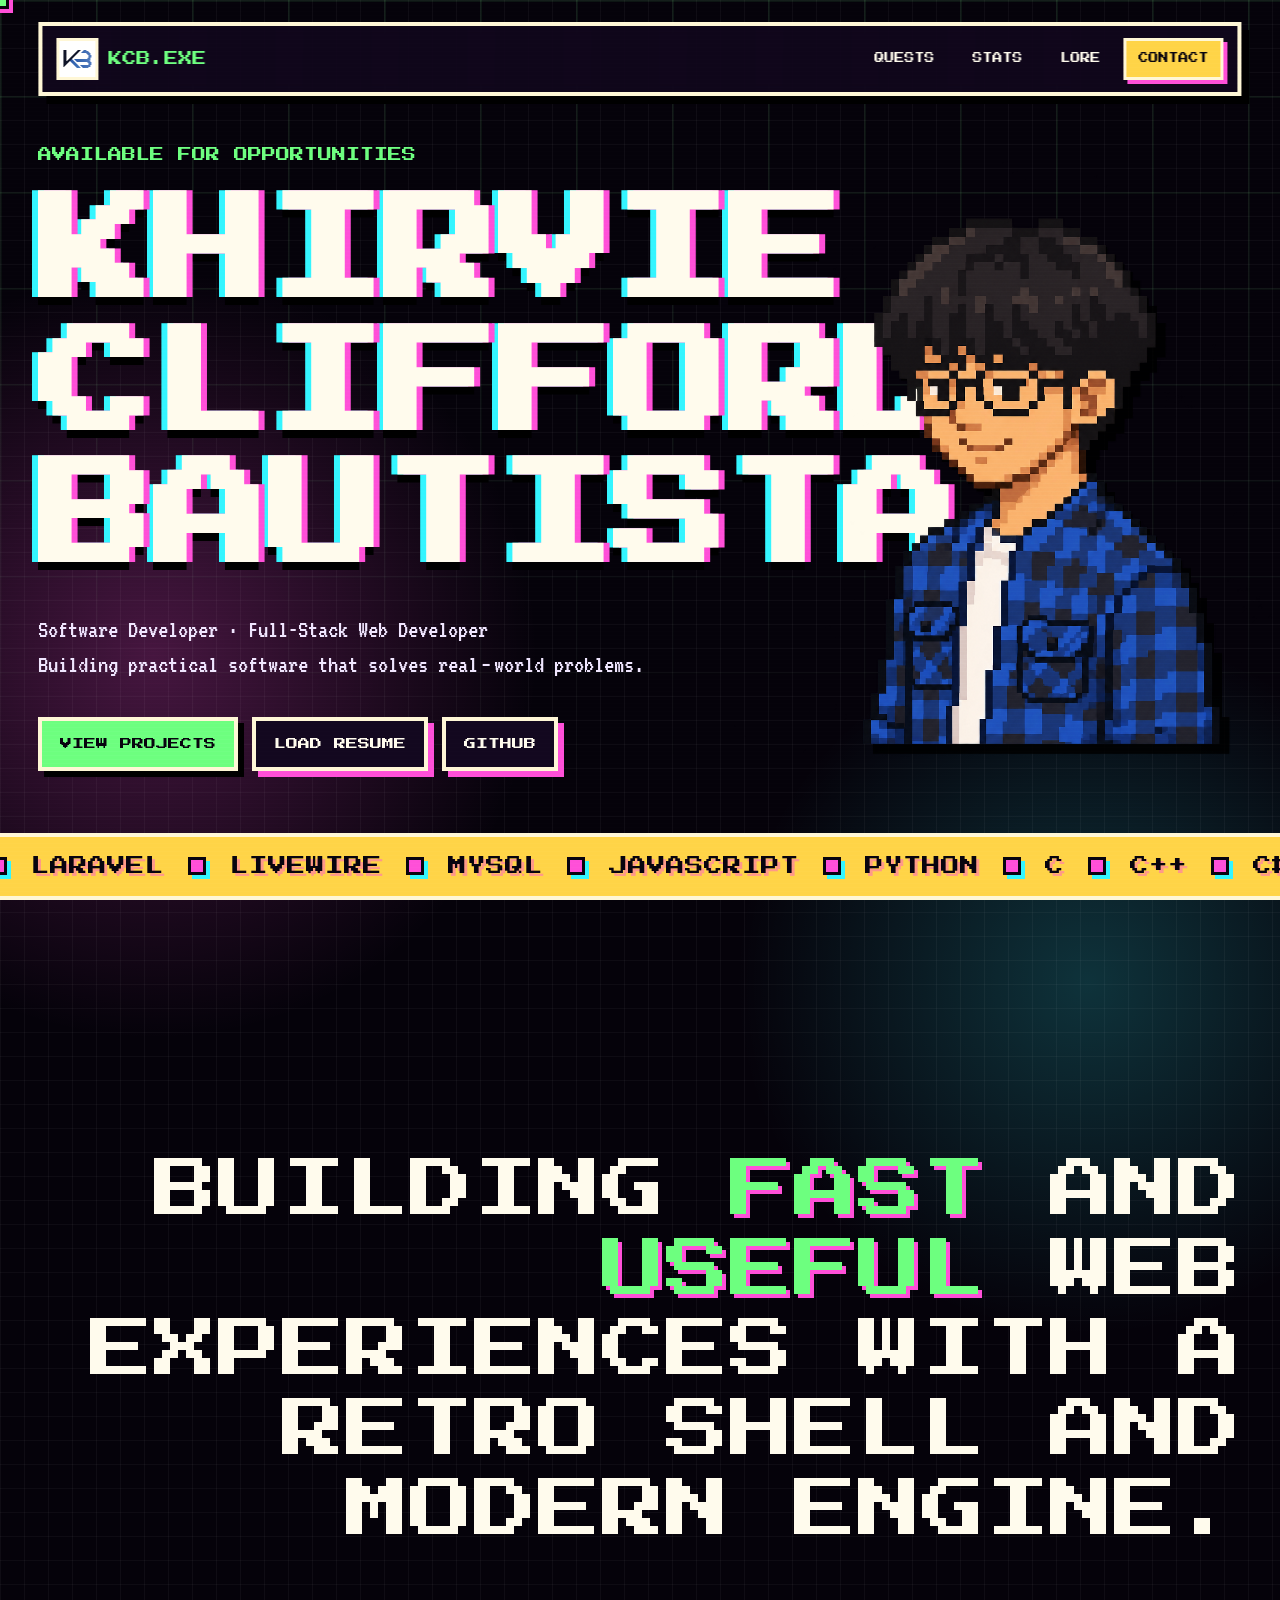
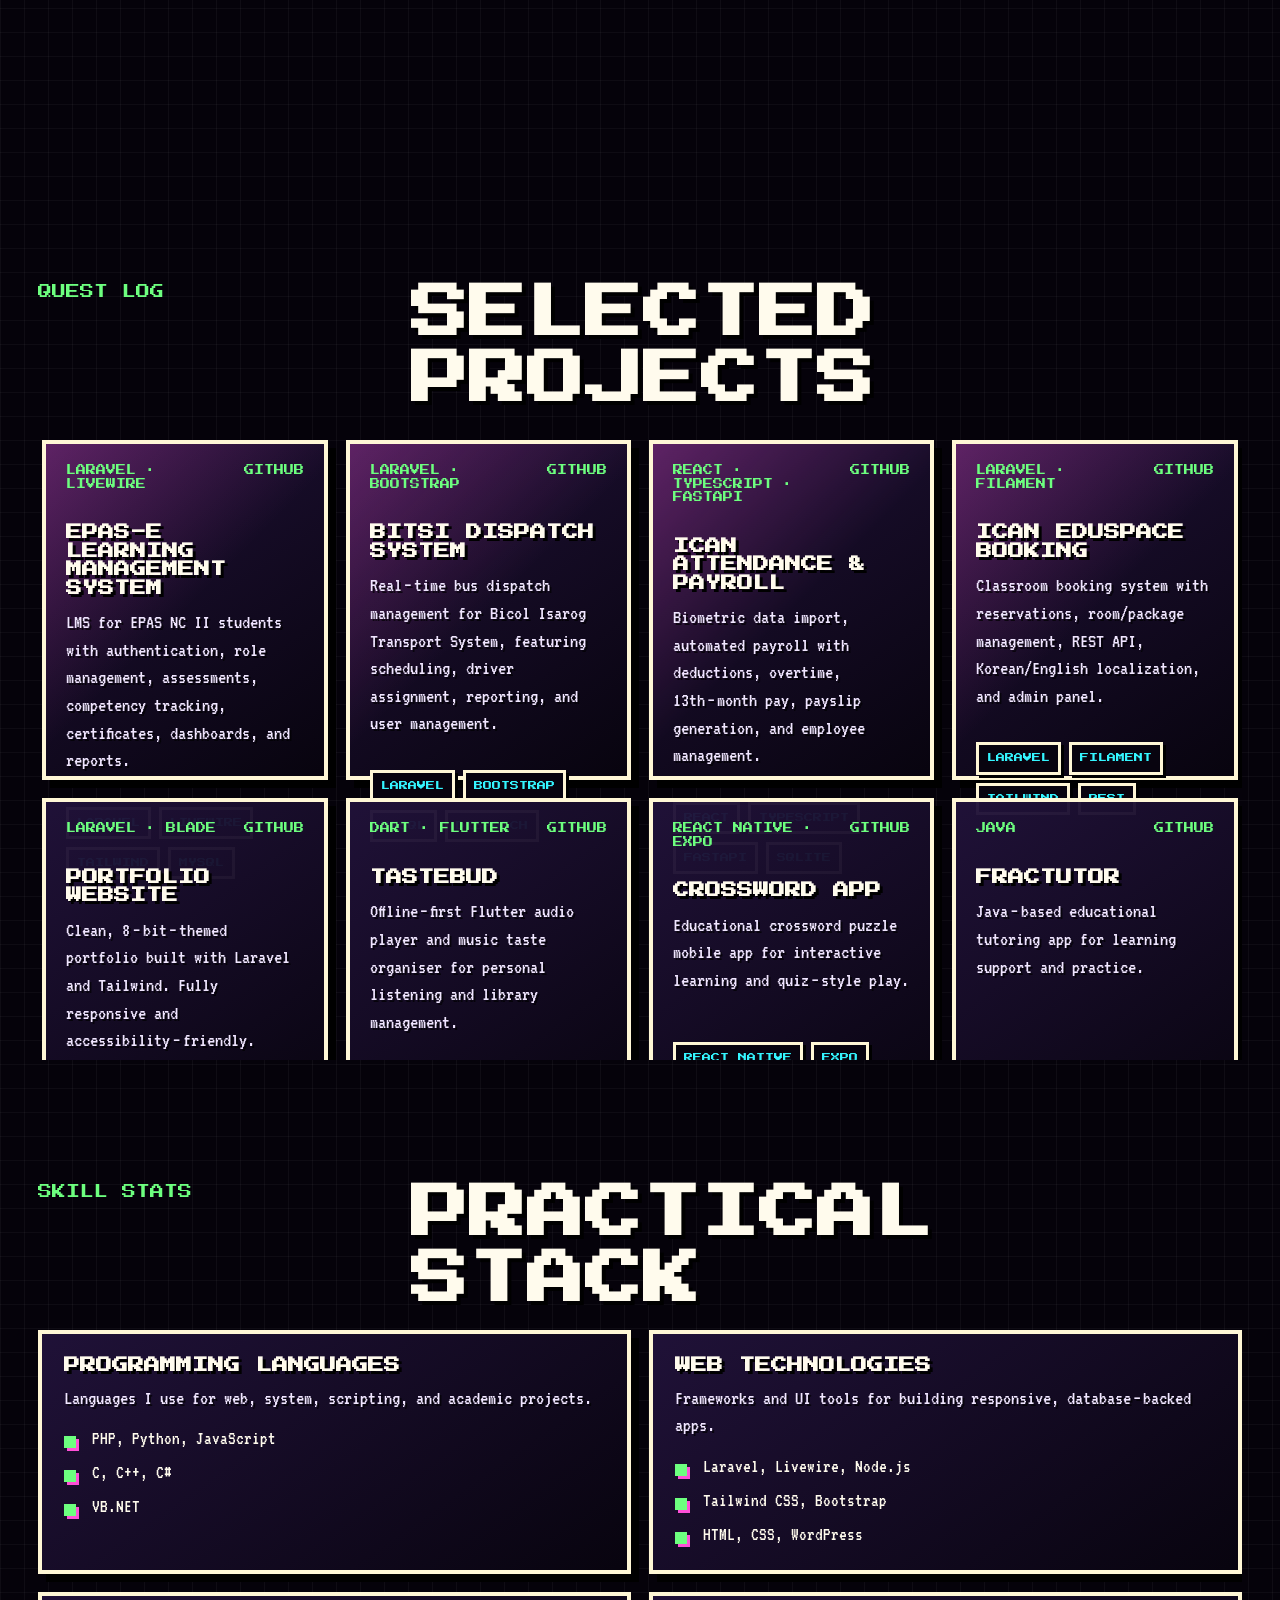
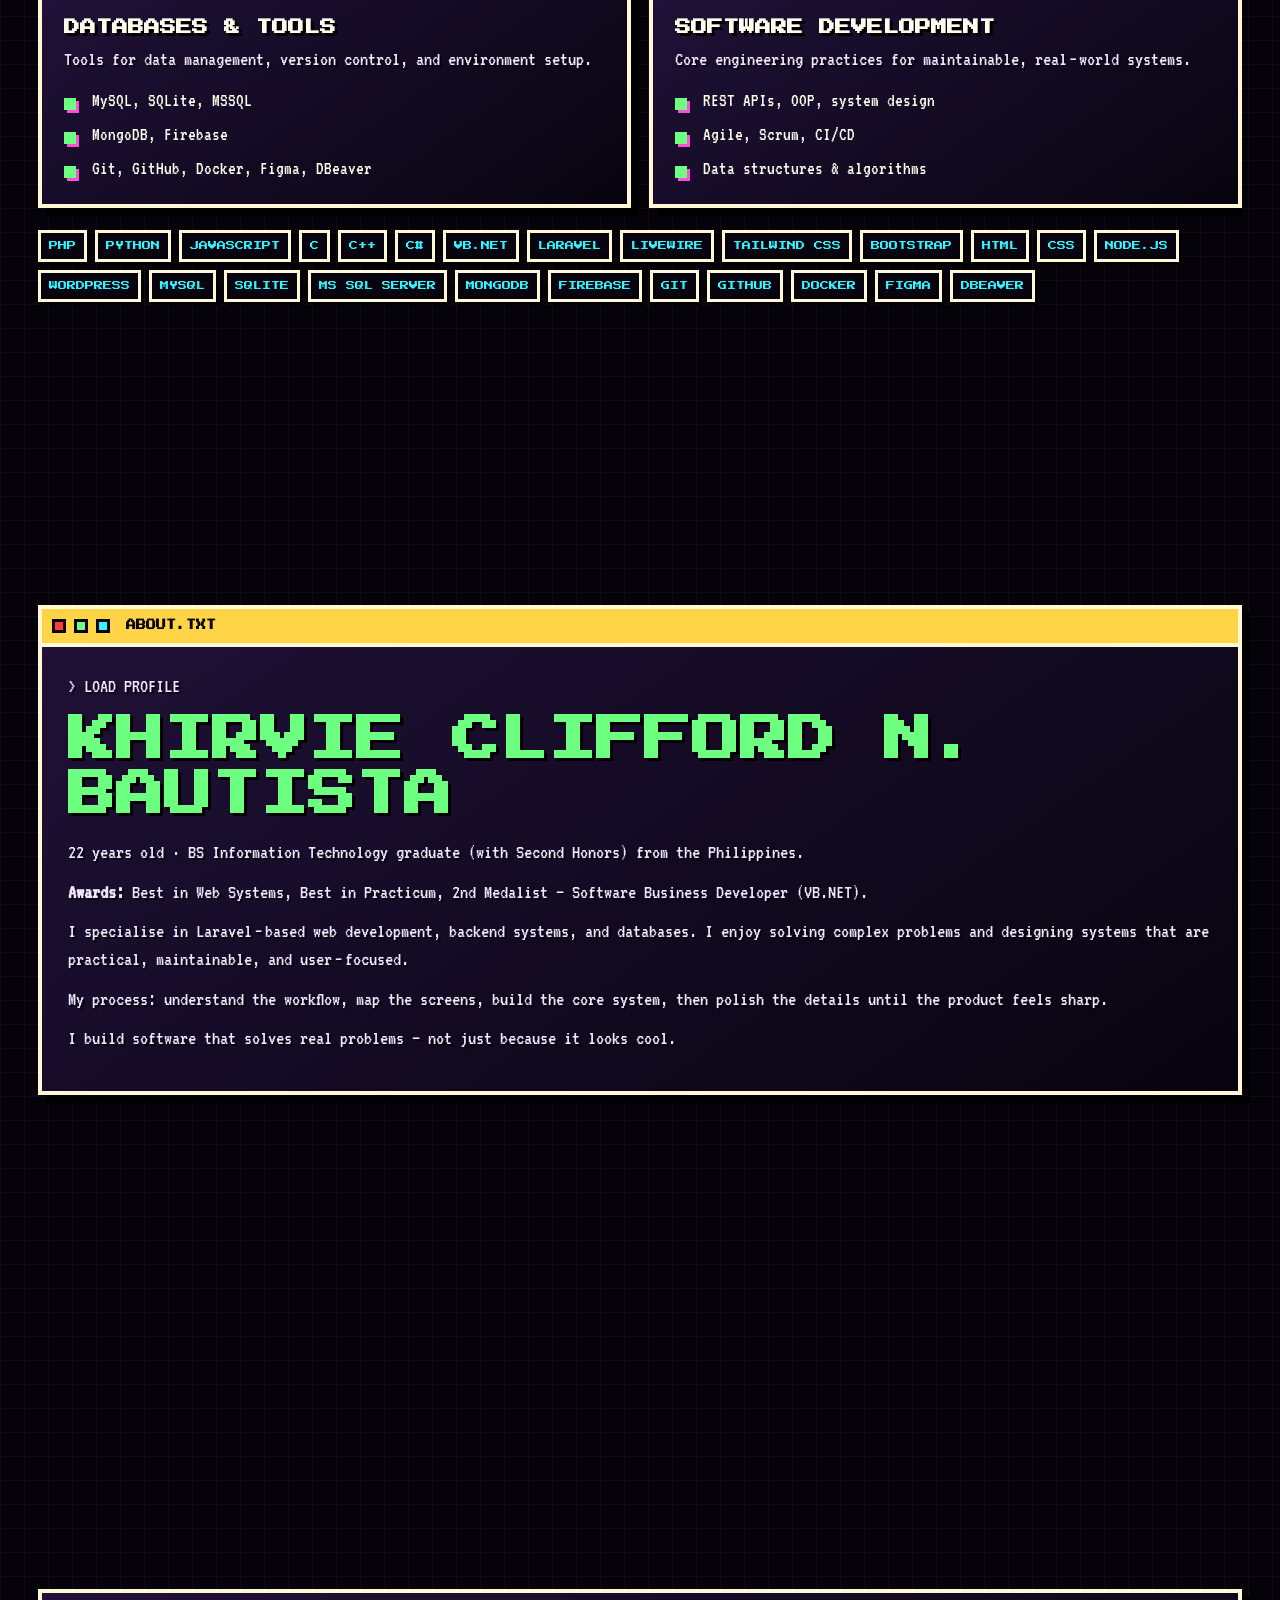
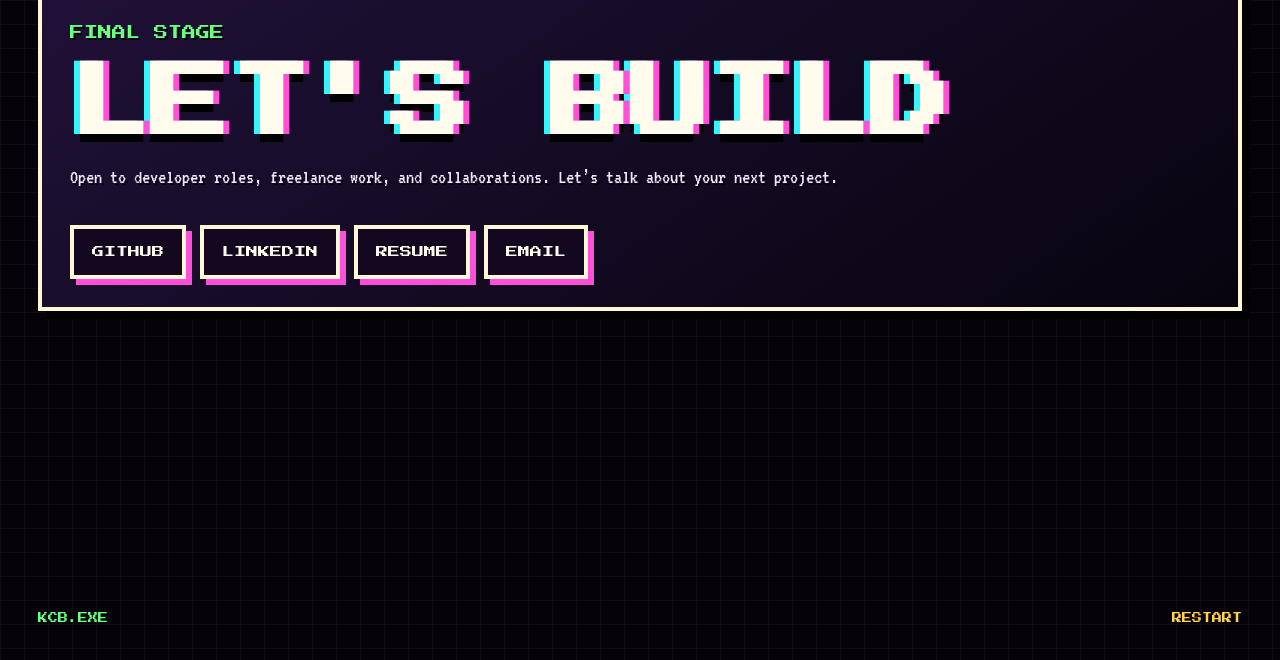
==== commit 09e7b36d: "Major UI/UX update" ====
--- a/index.html
+++ b/index.html
@@ -3,490 +3,440 @@
 <head>
   <meta charset="UTF-8">
   <meta name="viewport" content="width=device-width, initial-scale=1.0">
-  <meta name="description" content="Portfolio of Khirvie Clifford N. Bautista: full-stack developer building payroll, booking, LMS, dispatch, blockchain, and automation systems.">
-  <meta name="theme-color" content="#090807">
-  <meta property="og:title" content="Khirvie Bautista - Full-Stack Developer">
-  <meta property="og:description" content="Public GitHub projects, detected languages, and production-minded systems.">
-  <meta property="og:type" content="website">
-  <title>Khirvie Clifford N. Bautista | Full-Stack Developer</title>
-  <link rel="icon" href="data:image/svg+xml,%3Csvg xmlns='http://www.w3.org/2000/svg' viewBox='0 0 64 64'%3E%3Crect width='64' height='64' fill='%23090807'/%3E%3Cpath d='M10 12h44v40H10z' fill='%23dfff00'/%3E%3Cpath d='M16 18h9v28h-9zM30 18h8v10l8-10h10L44 31l13 15H46l-8-10v10h-8z' fill='%2315100c'/%3E%3Cpath d='M7 50h50v7H7z' fill='%23ff293f'/%3E%3C/svg%3E">
+  <meta name="description" content="Khirvie Clifford Bautista - Software Developer building practical systems with Laravel.">
+  <meta name="theme-color" content="#05020a">
+  <title>Khirvie Clifford Bautista | Software Developer</title>
   <link rel="preconnect" href="https://fonts.googleapis.com">
   <link rel="preconnect" href="https://fonts.gstatic.com" crossorigin>
-  <link href="https://fonts.googleapis.com/css2?family=Archivo+Black&amp;family=JetBrains+Mono:wght@400;600;700;800&amp;family=Rubik+Spray+Paint&amp;family=Space+Grotesk:wght@400;500;600;700;800&amp;display=swap" rel="stylesheet">
-  <script>
-    document.documentElement.classList.add('has-js');
-    try {
-      const savedTheme = localStorage.getItem('portfolio-theme');
-      document.documentElement.dataset.theme = savedTheme === 'graffiti' ? 'graffiti' : 'neubrutalist';
-    } catch {
-      document.documentElement.dataset.theme = 'neubrutalist';
-    }
-  </script>
+  <link href="https://fonts.googleapis.com/css2?family=Press+Start+2P&family=VT323&display=swap" rel="stylesheet">
   <link rel="stylesheet" href="styles.css">
 </head>
 <body>
-  <a class="skip-link" href="#top">Skip to content</a>
-  <header class="site-header" data-header>
-    <nav class="nav-shell" aria-label="Primary navigation">
-      <a class="brand" href="#top" aria-label="Khirvie Clifford N. Bautista home">
-        <span>KB</span>
-        <strong>Khirvie Bautista</strong>
-      </a>
-
-      <div class="nav-links" data-nav-links>
-        <a href="#about">About</a>
-        <a href="#systems">Systems</a>
-        <a href="#languages">Languages</a>
-        <a href="#github">GitHub</a>
-        <a href="#certifications">Certifications</a>
-        <a href="#contact">Contact</a>
-      </div>
-
-      <div class="nav-tools">
-        <div class="theme-switcher" role="group" aria-label="Portfolio theme">
-          <button type="button" data-theme-option="neubrutalist" aria-label="Use Neubrutalist Portfolio theme" aria-pressed="true">Neo</button>
-          <button type="button" data-theme-option="graffiti" aria-label="Use Graffiti Punk theme" aria-pressed="false">Punk</button>
-        </div>
-        <button class="nav-toggle" type="button" aria-label="Toggle navigation" aria-expanded="false" data-nav-toggle>
+  <div class="crt-overlay" aria-hidden="true"></div>
+  <div class="pixel-grid" aria-hidden="true"></div>
+  <div id="pixel-cursor" aria-hidden="true"></div>
+  <div id="trail-layer" aria-hidden="true"></div>
+
+  <header class="pixel-nav" data-nav>
+    <a class="nav-brand magnetic glitch-link" href="#top" data-text="KCB.EXE">
+      <img src="assets/KV-03.png" alt="" class="nav-logo">
+      <span>KCB.EXE</span>
+    </a>
+
+    <button class="nav-toggle magnetic" type="button" data-menu-toggle aria-expanded="false" aria-controls="menu">
+      <span></span>
+      <span></span>
+      <span></span>
+    </button>
+
+    <nav class="nav-menu" id="menu" data-menu aria-label="Main navigation">
+      <a class="magnetic glitch-link" href="#quests" data-text="QUESTS">QUESTS</a>
+      <a class="magnetic glitch-link" href="#stats" data-text="STATS">STATS</a>
+      <a class="magnetic glitch-link" href="#lore" data-text="LORE">LORE</a>
+      <a class="magnetic glitch-link nav-cta" href="#contact" data-text="CONTACT">CONTACT</a>
+    </nav>
+  </header>
+
+  <main id="main" data-scroll-content>
+    <!-- ===== HERO ===== -->
+    <section class="hero level" id="top">
+      <div class="hero-frame">
+        <div class="hero-copy">
+          <p class="system-line reveal">AVAILABLE FOR OPPORTUNITIES</p>
+          <h1 class="glitch-title shake-zone" data-text="KHIRVIE CLIFFORD BAUTISTA">
+            <span>KHIRVIE</span>
+            <span>CLIFFORD</span>
+            <span>BAUTISTA</span>
+          </h1>
+          <p class="hero-text reveal">
+            Software Developer · Full-Stack Web Developer<br>
+            Building practical software that solves real‑world problems.
+          </p>
+          <div class="hero-actions reveal">
+            <a class="pixel-button magnetic" href="#quests">View Projects</a>
+            <a class="pixel-button ghost magnetic" href="assets/khirvie-bautista-resume.pdf" target="_blank" rel="noreferrer">Load Resume</a>
+            <a class="pixel-button ghost magnetic" href="https://github.com/IAmKhirvie" target="_blank" rel="noreferrer">GitHub</a>
+          </div>
+        </div>
+
+        <aside class="hero-avatar reveal" aria-label="Pixel avatar of Khirvie Clifford Bautista">
+          <img src="assets/khirvie-pixel-avatar.png" alt="Khirvie Clifford Bautista">
+        </aside>
+      </div>
+
+      <div class="ticker reveal" aria-hidden="true">
+        <div class="ticker-track" data-marquee-track>
+          <div class="ticker-set" data-marquee-set>
+            <span>PHP</span><i></i><span>LARAVEL</span><i></i><span>LIVEWIRE</span><i></i>
+            <span>MYSQL</span><i></i><span>JAVASCRIPT</span><i></i><span>PYTHON</span><i></i>
+            <span>C</span><i></i><span>C++</span><i></i><span>C#</span><i></i>
+            <span>VB.NET</span><i></i><span>TAILWIND CSS</span><i></i><span>BOOTSTRAP</span><i></i>
+            <span>SQL SERVER</span><i></i><span>MONGODB</span><i></i><span>FIREBASE</span><i></i>
+            <span>DOCKER</span><i></i>
+          </div>
+        </div>
+      </div>
+    </section>
+
+    <!-- ===== BIG STATEMENT ===== -->
+    <section class="level dark-level">
+      <p class="big-statement reveal">
+        BUILDING <span>FAST</span> AND <span>USEFUL</span> WEB EXPERIENCES WITH A RETRO
+        SHELL AND MODERN ENGINE.
+      </p>
+    </section>
+
+    <!-- ===== QUESTS (PROJECTS) ===== -->
+    <section class="level quests" id="quests">
+      <div class="section-head reveal">
+        <p class="system-line">QUEST LOG</p>
+        <h2 class="shake-zone">Selected Projects</h2>
+      </div>
+
+      <div class="quest-grid">
+        <!-- EPAS-E -->
+        <a class="quest-card main-quest reveal" href="https://github.com/IAmKhirvie/EPAS-E" target="_blank" rel="noreferrer">
+          <div class="quest-meta">
+            <span>LARAVEL · LIVEWIRE</span>
+            <span>GITHUB</span>
+          </div>
+          <h3>EPAS-E Learning Management System</h3>
+          <p>
+            LMS for EPAS NC II students with authentication, role management,
+            assessments, competency tracking, certificates, dashboards, and reports.
+          </p>
+          <div class="chips">
+            <span>LARAVEL</span><span>LIVEWIRE</span><span>TAILWIND</span><span>MYSQL</span>
+          </div>
+        </a>
+
+        <!-- BiTSI Dispatch -->
+        <a class="quest-card main-quest reveal" href="https://github.com/IAmKhirvie/bitsi-dispatch" target="_blank" rel="noreferrer">
+          <div class="quest-meta">
+            <span>LARAVEL · BOOTSTRAP</span>
+            <span>GITHUB</span>
+          </div>
+          <h3>BiTSI Dispatch System</h3>
+          <p>
+            Real‑time bus dispatch management for Bicol Isarog Transport System,
+            featuring scheduling, driver assignment, reporting, and user management.
+          </p>
+          <div class="chips">
+            <span>LARAVEL</span><span>BOOTSTRAP</span><span>MYSQL</span><span>DISPATCH</span>
+          </div>
+        </a>
+
+        <!-- ICAN Attendance & Payroll -->
+        <a class="quest-card main-quest reveal" href="https://github.com/IAmKhirvie/attendance-payroll-new" target="_blank" rel="noreferrer">
+          <div class="quest-meta">
+            <span>REACT · TYPESCRIPT · FASTAPI</span>
+            <span>GITHUB</span>
+          </div>
+          <h3>ICAN Attendance &amp; Payroll</h3>
+          <p>
+            Biometric data import, automated payroll with deductions, overtime,
+            13th‑month pay, payslip generation, and employee management.
+          </p>
+          <div class="chips">
+            <span>REACT</span><span>TYPESCRIPT</span><span>FASTAPI</span><span>SQLITE</span>
+          </div>
+        </a>
+
+        <!-- ICAN Booking -->
+        <a class="quest-card main-quest reveal" href="https://github.com/IAmKhirvie/icaneduspace-booking-staging" target="_blank" rel="noreferrer">
+          <div class="quest-meta">
+            <span>LARAVEL · FILAMENT</span>
+            <span>GITHUB</span>
+          </div>
+          <h3>ICAN Eduspace Booking</h3>
+          <p>
+            Classroom booking system with reservations, room/package management,
+            REST API, Korean/English localization, and admin panel.
+          </p>
+          <div class="chips">
+            <span>LARAVEL</span><span>FILAMENT</span><span>TAILWIND</span><span>REST</span>
+          </div>
+        </a>
+
+        <!-- Portfolio -->
+        <a class="quest-card reveal" href="https://github.com/IAmKhirvie/khirvie-portfolio" target="_blank" rel="noreferrer">
+          <div class="quest-meta">
+            <span>LARAVEL · BLADE</span>
+            <span>GITHUB</span>
+          </div>
+          <h3>Portfolio Website</h3>
+          <p>
+            Clean, 8‑bit‑themed portfolio built with Laravel and Tailwind.
+            Fully responsive and accessibility‑friendly.
+          </p>
+          <div class="chips">
+            <span>LARAVEL</span><span>BLADE</span><span>TAILWIND</span><span>ALPINE.JS</span>
+          </div>
+        </a>
+
+        <!-- TasteBud -->
+        <a class="quest-card reveal" href="https://github.com/IAmKhirvie/tastebud" target="_blank" rel="noreferrer">
+          <div class="quest-meta">
+            <span>DART · FLUTTER</span>
+            <span>GITHUB</span>
+          </div>
+          <h3>TasteBud</h3>
+          <p>
+            Offline‑first Flutter audio player and music taste organiser for
+            personal listening and library management.
+          </p>
+          <div class="chips">
+            <span>DART</span><span>FLUTTER</span><span>MOBILE</span>
+          </div>
+        </a>
+
+        <!-- Crossword App -->
+        <a class="quest-card reveal" href="https://github.com/IAmKhirvie/crossword-app" target="_blank" rel="noreferrer">
+          <div class="quest-meta">
+            <span>REACT NATIVE · EXPO</span>
+            <span>GITHUB</span>
+          </div>
+          <h3>Crossword App</h3>
+          <p>
+            Educational crossword puzzle mobile app for interactive learning and
+            quiz‑style play.
+          </p>
+          <div class="chips">
+            <span>REACT NATIVE</span><span>EXPO</span><span>EDUCATION</span>
+          </div>
+        </a>
+
+        <!-- Fractutor -->
+        <a class="quest-card reveal" href="https://github.com/IAmKhirvie/Fractutor" target="_blank" rel="noreferrer">
+          <div class="quest-meta">
+            <span>JAVA</span>
+            <span>GITHUB</span>
+          </div>
+          <h3>Fractutor</h3>
+          <p>
+            Java‑based educational tutoring app for learning support and practice.
+          </p>
+          <div class="chips">
+            <span>JAVA</span><span>EDUCATION</span><span>APP</span>
+          </div>
+        </a>
+
+        <!-- BBC Wallet -->
+        <a class="quest-card reveal" href="https://github.com/IAmKhirvie/bbc-wallet-app" target="_blank" rel="noreferrer">
+          <div class="quest-meta">
+            <span>TYPESCRIPT</span>
+            <span>GITHUB</span>
+          </div>
+          <h3>BBC Wallet App</h3>
+          <p>
+            Educational blockchain wallet with BBC token, built for learning
+            wallet interactions and token flows.
+          </p>
+          <div class="chips">
+            <span>TYPESCRIPT</span><span>BLOCKCHAIN</span><span>WALLET</span>
+          </div>
+        </a>
+
+        <!-- ICAN Knowledge Center -->
+        <a class="quest-card reveal" href="https://github.com/IAmKhirvie/ican-Knowledge-center" target="_blank" rel="noreferrer">
+          <div class="quest-meta">
+            <span>TYPESCRIPT</span>
+            <span>GITHUB</span>
+          </div>
+          <h3>ICAN Knowledge Center</h3>
+          <p>
+            Knowledge base for ICAN learning content, information access, and
+            organised educational resources.
+          </p>
+          <div class="chips">
+            <span>TYPESCRIPT</span><span>KNOWLEDGE BASE</span><span>ICAN</span>
+          </div>
+        </a>
+
+        <!-- Learning Quiz Platform -->
+        <a class="quest-card reveal" href="https://github.com/IAmKhirvie/learning-quiz-platform" target="_blank" rel="noreferrer">
+          <div class="quest-meta">
+            <span>PYTHON</span>
+            <span>GITHUB</span>
+          </div>
+          <h3>Learning Quiz Platform</h3>
+          <p>
+            Python‑based quiz platform for learning activities, question flows,
+            and educational assessment.
+          </p>
+          <div class="chips">
+            <span>PYTHON</span><span>QUIZ</span><span>LEARNING</span>
+          </div>
+        </a>
+
+        <!-- Classroom Action Detection -->
+        <a class="quest-card reveal" href="https://github.com/IAmKhirvie/classroom-action-detection" target="_blank" rel="noreferrer">
+          <div class="quest-meta">
+            <span>PYTHON</span>
+            <span>GITHUB</span>
+          </div>
+          <h3>Classroom Action Detection</h3>
+          <p>
+            Computer‑vision style analysis for classroom activity detection
+            in educational environments.
+          </p>
+          <div class="chips">
+            <span>PYTHON</span><span>DETECTION</span><span>CLASSROOM</span>
+          </div>
+        </a>
+
+        <!-- YouTube Uploader -->
+        <a class="quest-card reveal" href="https://github.com/IAmKhirvie/youtube-uploader" target="_blank" rel="noreferrer">
+          <div class="quest-meta">
+            <span>HTML</span>
+            <span>GITHUB</span>
+          </div>
+          <h3>YouTube Uploader</h3>
+          <p>
+            Web‑based utility for experimenting with media upload workflows
+            and simple automation.
+          </p>
+          <div class="chips">
+            <span>HTML</span><span>UPLOAD</span><span>UTILITY</span>
+          </div>
+        </a>
+
+        <!-- Resume Analyzer -->
+        <a class="quest-card reveal" href="https://github.com/IAmKhirvie/Resume-Analyzer" target="_blank" rel="noreferrer">
+          <div class="quest-meta">
+            <span>PYTHON</span>
+            <span>GITHUB</span>
+          </div>
+          <h3>Resume Analyzer</h3>
+          <p>
+            Parses and reviews candidate profiles for document‑focused
+            evaluation flows.
+          </p>
+          <div class="chips">
+            <span>PYTHON</span><span>ANALYZER</span><span>DOCUMENTS</span>
+          </div>
+        </a>
+      </div>
+    </section>
+
+    <!-- ===== STATS (SKILLS) ===== -->
+    <section class="level stats" id="stats">
+      <div class="section-head reveal">
+        <p class="system-line">SKILL STATS</p>
+        <h2 class="shake-zone">Practical Stack</h2>
+      </div>
+
+      <div class="stat-layout">
+        <div class="stat-panel reveal">
+          <h3>Programming Languages</h3>
+          <p>Languages I use for web, system, scripting, and academic projects.</p>
+          <ul>
+            <li>PHP, Python, JavaScript</li>
+            <li>C, C++, C#</li>
+            <li>VB.NET</li>
+          </ul>
+        </div>
+
+        <div class="stat-panel reveal">
+          <h3>Web Technologies</h3>
+          <p>Frameworks and UI tools for building responsive, database‑backed apps.</p>
+          <ul>
+            <li>Laravel, Livewire, Node.js</li>
+            <li>Tailwind CSS, Bootstrap</li>
+            <li>HTML, CSS, WordPress</li>
+          </ul>
+        </div>
+
+        <div class="stat-panel reveal">
+          <h3>Databases &amp; Tools</h3>
+          <p>Tools for data management, version control, and environment setup.</p>
+          <ul>
+            <li>MySQL, SQLite, MSSQL</li>
+            <li>MongoDB, Firebase</li>
+            <li>Git, GitHub, Docker, Figma, DBeaver</li>
+          </ul>
+        </div>
+
+        <div class="stat-panel reveal">
+          <h3>Software Development</h3>
+          <p>Core engineering practices for maintainable, real‑world systems.</p>
+          <ul>
+            <li>REST APIs, OOP, system design</li>
+            <li>Agile, Scrum, CI/CD</li>
+            <li>Data structures &amp; algorithms</li>
+          </ul>
+        </div>
+
+        <div class="inventory reveal">
+          <span>PHP</span><span>PYTHON</span><span>JAVASCRIPT</span><span>C</span>
+          <span>C++</span><span>C#</span><span>VB.NET</span><span>LARAVEL</span>
+          <span>LIVEWIRE</span><span>TAILWIND CSS</span><span>BOOTSTRAP</span><span>HTML</span>
+          <span>CSS</span><span>NODE.JS</span><span>WORDPRESS</span><span>MYSQL</span>
+          <span>SQLITE</span><span>MS SQL SERVER</span><span>MONGODB</span><span>FIREBASE</span>
+          <span>GIT</span><span>GITHUB</span><span>DOCKER</span><span>FIGMA</span>
+          <span>DBEAVER</span>
+        </div>
+      </div>
+    </section>
+
+    <!-- ===== LORE (ABOUT) ===== -->
+    <section class="level lore" id="lore">
+      <div class="lore-window reveal">
+        <div class="window-bar">
           <span></span>
           <span></span>
-        </button>
-      </div>
-    </nav>
-  </header>
-
-  <main id="top">
-    <section class="hero section" aria-labelledby="hero-title">
-      <div class="hero-copy-block reveal">
-        <div class="status-badge">
-          <span aria-hidden="true"></span>
-          Public repo scan: 17 projects
-        </div>
-        <div class="street-collage" aria-hidden="true">
-          <span class="paste paste-alpha">No template</span>
-          <span class="paste paste-beta">DIY code</span>
-          <span class="paste paste-gamma">Build loud</span>
-          <span class="spray-ring spray-ring-one"></span>
-          <span class="spray-ring spray-ring-two"></span>
-          <span class="ink-scratch ink-scratch-one"></span>
-          <span class="ink-scratch ink-scratch-two"></span>
-        </div>
-        <p class="eyebrow">Full-stack systems / automation / reliable delivery</p>
-        <h1 id="hero-title">Full-stack developer building practical business systems.</h1>
-        <p class="hero-copy">
-          I build practical systems for real workflows: payroll automation, booking management, LMS platforms, dispatch operations, blockchain learning projects, mobile scaffolds, and Python utilities.
+          <span></span>
+          <strong>ABOUT.TXT</strong>
+        </div>
+        <div class="terminal-copy">
+          <p>&gt; LOAD PROFILE</p>
+          <h2>Khirvie Clifford N. Bautista</h2>
+          <p>
+            22 years old · BS Information Technology graduate (with Second Honors) from the Philippines.
+          </p>
+          <p>
+            <strong>Awards:</strong> Best in Web Systems, Best in Practicum, 2nd Medalist – Software Business Developer (VB.NET).
+          </p>
+          <p>
+            I specialise in Laravel‑based web development, backend systems, and databases.
+            I enjoy solving complex problems and designing systems that are practical,
+            maintainable, and user‑focused.
+          </p>
+          <p>
+            My process: understand the workflow, map the screens, build the core system,
+            then polish the details until the product feels sharp.
+          </p>
+          <p>
+            I build software that solves real problems — not just because it looks cool.
+          </p>
+        </div>
+      </div>
+    </section>
+
+    <!-- ===== CONTACT ===== -->
+    <section class="level contact" id="contact">
+      <div class="contact-console reveal">
+        <p class="system-line">FINAL STAGE</p>
+        <h2 class="glitch-title small" data-text="LET'S BUILD">LET'S BUILD</h2>
+        <p>
+          Open to developer roles, freelance work, and collaborations.
+          Let’s talk about your next project.
         </p>
-        <div class="hero-actions" aria-label="Primary actions">
-          <a class="button button-primary" href="#systems">View systems</a>
-          <a class="button" href="resume.html">Resume</a>
-          <a class="button" href="https://github.com/IAmKhirvie" target="_blank" rel="noreferrer">GitHub</a>
-        </div>
-      </div>
-
-      <aside class="hero-panel reveal" aria-label="Portfolio snapshot">
-        <div class="panel-topline">
-          <span>portfolio snapshot</span>
-          <strong>public work</strong>
-        </div>
-        <div class="profile-card">
-          <div class="profile-mark">KB</div>
-          <div>
-            <strong>Khirvie Clifford N. Bautista</strong>
-            <span>Software Developer / IT Specialist / Systems Builder</span>
-          </div>
-        </div>
-        <div class="metric-grid">
-          <div>
-            <span>Public repos</span>
-            <strong>17</strong>
-          </div>
-          <div>
-            <span>Detected languages</span>
-            <strong>16</strong>
-          </div>
-          <div>
-            <span>Major systems</span>
-            <strong>7</strong>
-          </div>
-          <div>
-            <span>Credentials</span>
-            <strong>5</strong>
-          </div>
-        </div>
-        <div class="stack-strip">
-          <span>Laravel</span>
-          <span>React</span>
-          <span>FastAPI</span>
-          <span>Flutter</span>
-          <span>Solidity</span>
-        </div>
-        <div class="graffiti-wall" aria-hidden="true">
-          <span class="stencil-face">
-            <span class="stencil-hair"></span>
-            <span class="stencil-eye"></span>
-          </span>
-          <span class="tag tag-primary">RIOT</span>
-          <span class="tag tag-secondary">CODE</span>
-          <span class="tag tag-tertiary">DIY</span>
-          <span class="punk-symbol symbol-one">XXX</span>
-          <span class="punk-symbol symbol-two">No template</span>
-          <span class="punk-symbol symbol-three">BANG</span>
-          <span class="tape tape-one"></span>
-          <span class="tape tape-two"></span>
-        </div>
-      </aside>
-    </section>
-
-    <section id="about" class="section split-section">
-      <div class="about-visual reveal" aria-label="Professional profile panel">
-        <div class="portrait-placeholder">
-          <span>KB</span>
-        </div>
-        <div class="profile-note">systems / data / delivery</div>
-      </div>
-      <div class="reveal">
-        <div class="section-heading">
-          <p class="eyebrow">About</p>
-          <h2>Production-minded developer focused on useful systems.</h2>
-          <p>I focus on turning operational requirements into structured software: clear roles, reliable data, searchable records, usable interfaces, and maintainable implementation.</p>
-        </div>
-        <p class="body-large">
-          My work emphasizes practical delivery: normalized data, secure authentication, role boundaries, backups, audit trails, pagination, search, and user interfaces that stay readable under real operational pressure.
-        </p>
-        <div class="stats-row" aria-label="Profile statistics">
-          <div><strong>17</strong><span>Public GitHub repositories</span></div>
-          <div><strong>16</strong><span>Detected languages</span></div>
-          <div><strong>5</strong><span>Verified credentials</span></div>
-        </div>
-      </div>
-    </section>
-
-    <section id="systems" class="section projects-section">
-      <div class="section-heading reveal">
-        <p class="eyebrow">Major systems</p>
-        <h2>Public work that shows the real build range.</h2>
-        <p>Focused on systems with concrete workflows, data models, roles, reports, payments, bookings, attendance, and operational pressure.</p>
-      </div>
-
-      <div class="project-list">
-        <article class="project-card reveal">
-          <div class="project-code" aria-hidden="true">
-            <span>01</span>
-            <strong>PAYROLL_CORE</strong>
-            <code>attendance -&gt; payroll -&gt; payslip</code>
-          </div>
-          <div class="project-content">
-            <p class="eyebrow">Attendance Payroll</p>
-            <h3>ICAN Attendance & Payroll System</h3>
-            <p>Automates payroll by importing biometric attendance files, cleaning common machine errors, calculating semi-monthly payroll, government deductions, 13th month pay, and generating payslips.</p>
-            <ul>
-              <li>NGTimereport XLS import, late/absence/overtime tracking, payslip export</li>
-              <li>Philippine payroll formulas for SSS, PhilHealth, Pag-IBIG, tax, and 13th month</li>
-              <li>3-2-1 backup scripts, local-network access, SQLite persistence</li>
-            </ul>
-            <div class="chip-list compact">
-              <span>React 18</span><span>Vite</span><span>TypeScript</span><span>Tailwind CSS</span><span>FastAPI</span><span>Python</span><span>SQLAlchemy</span><span>SQLite</span><span>ReportLab</span>
-            </div>
-            <div class="project-actions">
-              <a class="button button-primary" href="https://github.com/IAmKhirvie/attendance-payroll" target="_blank" rel="noreferrer">Source</a>
-            </div>
-          </div>
-        </article>
-
-        <article class="project-card is-reversed reveal">
-          <div class="project-code" aria-hidden="true">
-            <span>02</span>
-            <strong>BOOKING_OPS</strong>
-            <code>request -&gt; payment -&gt; receipt -&gt; audit</code>
-          </div>
-          <div class="project-content">
-            <p class="eyebrow">Booking System</p>
-            <h3>ICAN Eduspace Booking Management</h3>
-            <p>A classroom reservation system with customer booking, staff review, package and room management, payment selection, receipt printing, audit logging, notifications, localization, API documentation, and production/staging safety.</p>
-            <ul>
-              <li>Separate staging and production workflow for safer release decisions</li>
-              <li>Booking statuses, reservation fees, full payment marking, receipts, and rollback-minded operations</li>
-              <li>Role-based access, audit/session logs, notifications, search, sorting, and cursor-style pagination</li>
-            </ul>
-            <div class="chip-list compact">
-              <span>Laravel 13</span><span>Jetstream</span><span>Fortify</span><span>Livewire</span><span>Sanctum</span><span>Filament 4</span><span>Spatie Permission</span><span>Activity Log</span><span>Scribe</span><span>Tailwind CSS</span><span>SQLite</span>
-            </div>
-            <div class="project-actions">
-              <a class="button button-primary" href="https://github.com/IAmKhirvie/icaneduspace-booking-staging" target="_blank" rel="noreferrer">Source</a>
-            </div>
-          </div>
-        </article>
-
-        <article class="project-card reveal">
-          <div class="project-code" aria-hidden="true">
-            <span>03</span>
-            <strong>EPAS_LMS</strong>
-            <code>module -&gt; assessment -&gt; grade -&gt; certificate</code>
-          </div>
-          <div class="project-content">
-            <p class="eyebrow">Korean TESDA / EPAS NC II</p>
-            <h3>EPAS-E Learning Management System</h3>
-            <p>A vocational LMS for EPAS NC II training with course hierarchies, assessments, task sheets, job sheets, competency checklists, grade exports, gamification, communication, security hardening, and certificate generation.</p>
-            <ul>
-              <li>14+ question types, grading service, progress tracking, leaderboards, and achievement system</li>
-              <li>2FA, rate limiting, CSP, audit logs, CORS, session management, and password breach checking</li>
-              <li>Server-side search, pagination, filtering, skeleton loaders, caching, image optimization, and 16+ database indexes</li>
-            </ul>
-            <div class="chip-list compact">
-              <span>Laravel 12</span><span>PHP 8.2</span><span>Blade</span><span>Livewire</span><span>Tailwind CSS</span><span>Bootstrap 5</span><span>Vite</span><span>MySQL</span><span>SQLite</span><span>Sanctum</span><span>DomPDF</span><span>Maatwebsite Excel</span>
-            </div>
-            <div class="project-actions">
-              <a class="button button-primary" href="https://github.com/IAmKhirvie/EPAS-LMS" target="_blank" rel="noreferrer">EPAS-LMS</a>
-              <a class="button" href="https://github.com/IAmKhirvie/EPAS-E" target="_blank" rel="noreferrer">EPAS-E</a>
-            </div>
-          </div>
-        </article>
-
-        <article class="project-card is-reversed reveal">
-          <div class="project-code" aria-hidden="true">
-            <span>04</span>
-            <strong>BITSI_DISPATCH</strong>
-            <code>fleet -&gt; driver -&gt; dispatch -&gt; audit</code>
-          </div>
-          <div class="project-content">
-            <p class="eyebrow">Transportation operations</p>
-            <h3>BiTSI Dispatch System</h3>
-            <p>A bus dispatch management system for daily dispatch boards, fleet records, driver operations, attendance tracking, reporting, PMS alerts, audit trails, and integration scaffolding for SMS and GPS workflows.</p>
-            <ul>
-              <li>Live dispatch board with polling, trip-code auto-fill, dual-driver support, and status lifecycle</li>
-              <li>Fleet, vehicle PMS, driver attendance, reports, Excel/PDF export, and role-based dashboards</li>
-              <li>Soft deletes, audit logs, Jetstream profile/security settings, and Livewire server-side tables</li>
-            </ul>
-            <div class="chip-list compact">
-              <span>Laravel 12</span><span>PHP 8.2</span><span>Blade</span><span>Livewire 3</span><span>Alpine.js</span><span>Tailwind CSS</span><span>MySQL</span><span>SQLite</span><span>Jetstream</span><span>Fortify</span><span>Spatie Permission</span><span>DomPDF</span>
-            </div>
-            <div class="project-actions">
-              <a class="button button-primary" href="https://github.com/IAmKhirvie/bitsi-dispatch" target="_blank" rel="noreferrer">Source</a>
-            </div>
-          </div>
-        </article>
-
-        <article class="project-card reveal">
-          <div class="project-code" aria-hidden="true">
-            <span>05</span>
-            <strong>WEB3_LAB</strong>
-            <code>wallet -&gt; token -&gt; market -&gt; tx history</code>
-          </div>
-          <div class="project-content">
-            <p class="eyebrow">Blockchain learning system</p>
-            <h3>BBC Wallet App</h3>
-            <p>An educational blockchain wallet with a custom ERC-20 token, MetaMask connection, local Hardhat chain, market simulation, send/receive flows, wallet balances, and transaction history.</p>
-            <ul>
-              <li>Custom BigBlackCoin ERC-20 contract with mint, burn, and airdrop mechanics</li>
-              <li>Next.js wallet UI with ethers.js, Zustand state, and multi-currency display</li>
-              <li>Local-only learning environment for smart contract development and Web3 integration</li>
-            </ul>
-            <div class="chip-list compact">
-              <span>Next.js 14</span><span>React 18</span><span>TypeScript</span><span>Solidity 0.8.20</span><span>Hardhat</span><span>ethers.js</span><span>Zustand</span><span>Tailwind CSS</span><span>shadcn/ui</span>
-            </div>
-            <div class="project-actions">
-              <a class="button button-primary" href="https://github.com/IAmKhirvie/bbc-wallet-app" target="_blank" rel="noreferrer">Source</a>
-            </div>
-          </div>
-        </article>
-
-        <article class="project-card is-reversed reveal">
-          <div class="project-code" aria-hidden="true">
-            <span>06</span>
-            <strong>TASTEBUD</strong>
-            <code>local audio -&gt; mood -&gt; taste profile</code>
-          </div>
-          <div class="project-content">
-            <p class="eyebrow">Mobile / Flutter</p>
-            <h3>TasteBud Music Organizer</h3>
-            <p>An offline-first Flutter audio player and taste organizer scaffold with local audio library access, playlists, favorites, mood organization, taste profiling, thumbnails, and synchronized lyric planning.</p>
-            <ul>
-              <li>11 module folders with data/domain/presentation split</li>
-              <li>Device media permissions, background audio setup, mood themes, and Riverpod state plan</li>
-              <li>Respectful scope: no downloading, streaming, converting, hosting, or distributing music</li>
-            </ul>
-            <div class="chip-list compact">
-              <span>Flutter</span><span>Dart</span><span>Riverpod</span><span>Hive</span><span>just_audio</span><span>audio_service</span><span>Swift</span><span>Kotlin</span><span>Objective-C</span>
-            </div>
-            <div class="project-actions">
-              <a class="button button-primary" href="https://github.com/IAmKhirvie/tastebud" target="_blank" rel="noreferrer">Source</a>
-            </div>
-          </div>
-        </article>
-
-        <article class="project-card reveal">
-          <div class="project-code" aria-hidden="true">
-            <span>07</span>
-            <strong>TOOLS_ARCHIVE</strong>
-            <code>quiz / detection / uploader / knowledge</code>
-          </div>
-          <div class="project-content">
-            <p class="eyebrow">Utilities and experiments</p>
-            <h3>Learning, detection, upload, and knowledge tools</h3>
-            <p>A set of smaller public projects showing Python, HTML, TypeScript, JavaScript, and automation range across learning quizzes, classroom action detection, YouTube uploading, POS experiments, and knowledge-center interfaces.</p>
-            <ul>
-              <li>Python-heavy experiments: IMPS, classroom-action-detection, learning-quiz-platform</li>
-              <li>Frontend/system utilities: ican-knowledge-center, POS, HGHMNDS, youtube-uploader</li>
-              <li>Portfolio source kept public as a static GitHub Pages-ready project</li>
-            </ul>
-            <div class="chip-list compact">
-              <span>Python</span><span>HTML</span><span>CSS</span><span>JavaScript</span><span>TypeScript</span><span>Shell</span>
-            </div>
-            <div class="project-actions">
-              <a class="button button-primary" href="#github">All repositories</a>
-            </div>
-          </div>
-        </article>
-      </div>
-    </section>
-
-    <section id="languages" class="section">
-      <div class="section-heading reveal">
-        <p class="eyebrow">Language experience</p>
-        <h2>Every language detected across public GitHub repositories.</h2>
-        <p>GitHub language data is not a skill ranking, but it shows the range of codebases touched publicly.</p>
-      </div>
-
-      <div class="language-board reveal" aria-label="Detected GitHub languages">
-        <div class="language-primary">
-          <span>Most represented</span>
-          <strong>Blade / PHP / Python</strong>
-          <p>Large Laravel systems dominate the public profile, backed by Python automation and TypeScript interfaces.</p>
-        </div>
-        <div class="language-grid">
-          <span>Blade</span><span>PHP</span><span>Python</span><span>CSS</span><span>TypeScript</span><span>JavaScript</span><span>HTML</span><span>Vue</span><span>Shell</span><span>Batchfile</span><span>Solidity</span><span>Perl</span><span>Dart</span><span>Swift</span><span>Kotlin</span><span>Objective-C</span>
-        </div>
-      </div>
-    </section>
-
-    <section id="github" class="section">
-      <div class="section-heading reveal">
-        <p class="eyebrow">Public GitHub archive</p>
-        <h2>All public repositories found on GitHub.</h2>
-        <p>Fetched from the public GitHub API for IAmKhirvie. Empty repositories are still shown because they are public.</p>
-      </div>
-
-      <div class="repo-grid">
-        <article class="repo-card reveal"><span>01</span><h3>khirvie-portfolio</h3><p>Static portfolio site.</p><div class="repo-meta">HTML / CSS / JavaScript</div><a href="https://github.com/IAmKhirvie/khirvie-portfolio" target="_blank" rel="noreferrer">Source</a></article>
-        <article class="repo-card reveal"><span>02</span><h3>bitsi-dispatch</h3><p>Bus dispatch management for BITSI operations.</p><div class="repo-meta">Blade / PHP / Vue / CSS / Shell / TypeScript / JavaScript / Perl</div><a href="https://github.com/IAmKhirvie/bitsi-dispatch" target="_blank" rel="noreferrer">Source</a></article>
-        <article class="repo-card reveal"><span>03</span><h3>icaneduspace-booking-staging</h3><p>ICAN Eduspace booking management staging source.</p><div class="repo-meta">Blade / PHP / Shell / JavaScript / CSS</div><a href="https://github.com/IAmKhirvie/icaneduspace-booking-staging" target="_blank" rel="noreferrer">Source</a></article>
-        <article class="repo-card reveal"><span>04</span><h3>attendance-payroll</h3><p>Attendance import, payroll calculation, reports, and backup system.</p><div class="repo-meta">TypeScript / Python / Shell / HTML / CSS / Batchfile / JavaScript</div><a href="https://github.com/IAmKhirvie/attendance-payroll" target="_blank" rel="noreferrer">Source</a></article>
-        <article class="repo-card reveal"><span>05</span><h3>tastebud</h3><p>Offline-first Flutter music organizer scaffold.</p><div class="repo-meta">Dart / Swift / Kotlin / Objective-C</div><a href="https://github.com/IAmKhirvie/tastebud" target="_blank" rel="noreferrer">Source</a></article>
-        <article class="repo-card reveal"><span>06</span><h3>EPAS-LMS</h3><p>Final EPAS LMS versioning and patches.</p><div class="repo-meta">Blade / PHP / CSS / JavaScript / HTML / Batchfile</div><a href="https://github.com/IAmKhirvie/EPAS-LMS" target="_blank" rel="noreferrer">Source</a></article>
-        <article class="repo-card reveal"><span>07</span><h3>EPAS-E</h3><p>Electronic Products Assembly and Servicing LMS.</p><div class="repo-meta">Blade / PHP / CSS / JavaScript / HTML / Batchfile</div><a href="https://github.com/IAmKhirvie/EPAS-E" target="_blank" rel="noreferrer">Source</a></article>
-        <article class="repo-card reveal"><span>08</span><h3>bbc-wallet-app</h3><p>Educational blockchain wallet and ERC-20 token lab.</p><div class="repo-meta">TypeScript / JavaScript / Solidity / CSS</div><a href="https://github.com/IAmKhirvie/bbc-wallet-app" target="_blank" rel="noreferrer">Source</a></article>
-        <article class="repo-card reveal"><span>09</span><h3>youtube-uploader</h3><p>Uploader utility project.</p><div class="repo-meta">HTML / Python / Shell</div><a href="https://github.com/IAmKhirvie/youtube-uploader" target="_blank" rel="noreferrer">Source</a></article>
-        <article class="repo-card reveal"><span>10</span><h3>learning-quiz-platform</h3><p>Learning quiz platform experiment.</p><div class="repo-meta">Python / HTML / Shell / CSS</div><a href="https://github.com/IAmKhirvie/learning-quiz-platform" target="_blank" rel="noreferrer">Source</a></article>
-        <article class="repo-card reveal"><span>11</span><h3>classroom-action-detection</h3><p>Classroom action detection experiment.</p><div class="repo-meta">Python / HTML / Shell</div><a href="https://github.com/IAmKhirvie/classroom-action-detection" target="_blank" rel="noreferrer">Source</a></article>
-        <article class="repo-card reveal"><span>12</span><h3>ican-knowledge-center</h3><p>Knowledge-center interface project.</p><div class="repo-meta">TypeScript / CSS / JavaScript</div><a href="https://github.com/IAmKhirvie/ican-knowledge-center" target="_blank" rel="noreferrer">Source</a></article>
-        <article class="repo-card reveal"><span>13</span><h3>Github-Sample</h3><p>Small public sample repository.</p><div class="repo-meta">Python</div><a href="https://github.com/IAmKhirvie/Github-Sample" target="_blank" rel="noreferrer">Source</a></article>
-        <article class="repo-card reveal"><span>14</span><h3>wew</h3><p>Empty public repository.</p><div class="repo-meta">No detected language</div><a href="https://github.com/IAmKhirvie/wew" target="_blank" rel="noreferrer">Source</a></article>
-        <article class="repo-card reveal"><span>15</span><h3>IMPS</h3><p>Python project with web assets.</p><div class="repo-meta">Python / HTML / JavaScript / CSS</div><a href="https://github.com/IAmKhirvie/IMPS" target="_blank" rel="noreferrer">Source</a></article>
-        <article class="repo-card reveal"><span>16</span><h3>HGHMNDS</h3><p>JavaScript-fronted project with Python/CSS/HTML.</p><div class="repo-meta">JavaScript / CSS / HTML / Python</div><a href="https://github.com/IAmKhirvie/HGHMNDS" target="_blank" rel="noreferrer">Source</a></article>
-        <article class="repo-card reveal"><span>17</span><h3>POS</h3><p>Point-of-sale experiment.</p><div class="repo-meta">HTML / Python / CSS / JavaScript</div><a href="https://github.com/IAmKhirvie/POS" target="_blank" rel="noreferrer">Source</a></article>
-      </div>
-    </section>
-
-    <section id="experience" class="section">
-      <div class="section-heading reveal">
-        <p class="eyebrow">Experience shape</p>
-        <h2>Systems thinking across support, automation, and full-stack delivery.</h2>
-      </div>
-      <div class="timeline">
-        <article class="timeline-card reveal">
-          <span class="timeline-dot" aria-hidden="true"></span>
-          <div>
-            <p>Operational systems</p>
-            <h3>Payroll, booking, dispatch, LMS</h3>
-            <strong>Real workflows, real constraints</strong>
-            <span>Built around roles, records, reports, payments, receipts, audit logs, backups, pagination, and user-facing reliability.</span>
-          </div>
-        </article>
-        <article class="timeline-card reveal">
-          <span class="timeline-dot" aria-hidden="true"></span>
-          <div>
-            <p>Technical range</p>
-            <h3>Full-stack and automation</h3>
-            <strong>Laravel, React/FastAPI, Flutter, Solidity, Python</strong>
-            <span>Public repositories show backend-heavy systems, TypeScript interfaces, Python utilities, Flutter scaffolding, and Web3 learning projects.</span>
-          </div>
-        </article>
-        <article class="timeline-card reveal">
-          <span class="timeline-dot" aria-hidden="true"></span>
-          <div>
-            <p>Working style</p>
-            <h3>Detail-focused delivery</h3>
-            <strong>Structured execution from idea to working system</strong>
-            <span>Work is refined through clear spacing, readable data, explicit states, tested paths, and practical handoff documentation.</span>
-          </div>
-        </article>
-      </div>
-    </section>
-
-    <section id="certifications" class="section">
-      <div class="section-heading reveal">
-        <p class="eyebrow">Certifications</p>
-        <h2>Certifications only.</h2>
-        <p>Verified credentials provided directly: CCNA 1 to 3, Bachelor of Science in Information Technology (BSIT), and High School Diploma with ICT specialization in programming.</p>
-      </div>
-      <div class="cert-grid">
-        <article class="cert-card reveal">
-          <span aria-hidden="true">COUNT</span>
-          <h3>5 verified credentials</h3>
-          <p>Three CCNA certificates plus two academic credentials.</p>
-        </article>
-        <article class="cert-card reveal">
-          <span aria-hidden="true">CISCO</span>
-          <h3>CCNA 1, CCNA 2, CCNA 3</h3>
-          <p>Networking fundamentals and Cisco Academy coursework from level 1 through level 3.</p>
-        </article>
-        <article class="cert-card reveal">
-          <span aria-hidden="true">EDU</span>
-          <h3>BSIT + ICT Programming Diploma</h3>
-          <p>Bachelor of Science in Information Technology (BSIT) and High School Diploma with ICT specialization in programming.</p>
-        </article>
-      </div>
-    </section>
-
-    <section id="contact" class="section contact-section">
-      <div class="contact-copy reveal">
-        <div class="section-heading">
-          <p class="eyebrow">Contact</p>
-          <h2>Available for software development and systems-focused roles.</h2>
-          <p>Use GitHub or send a short message about the role, system, or project.</p>
-        </div>
-        <div class="contact-links">
-          <a href="https://github.com/IAmKhirvie" target="_blank" rel="noreferrer">GitHub</a>
-          <a href="resume.html">Resume</a>
-          <a href="#systems">Systems</a>
-          <a href="#github">Public repos</a>
-        </div>
-      </div>
-      <form class="contact-form reveal" data-contact-form>
-        <label>
-          <span>Name</span>
-          <input type="text" name="name" autocomplete="name" placeholder="Your name" required>
-        </label>
-        <label>
-          <span>Email</span>
-          <input type="email" name="email" autocomplete="email" placeholder="name@example.com" required>
-        </label>
-        <label>
-          <span>Message</span>
-          <textarea name="message" rows="5" placeholder="Tell me about the role or project" required></textarea>
-        </label>
-        <button class="button button-primary" type="submit">Prepare Message</button>
-        <p class="form-note" data-form-note aria-live="polite"></p>
-        <a class="form-mailto is-hidden" href="mailto:khirviecliffordbautista@gmail.com?subject=Portfolio%20inquiry%20for%20Khirvie%20Bautista" data-mailto-link>Open email draft</a>
-      </form>
+        <div class="hero-actions">
+          <a class="pixel-button ghost magnetic" href="https://github.com/IAmKhirvie" target="_blank" rel="noreferrer">GitHub</a>
+          <a class="pixel-button ghost magnetic" href="https://www.linkedin.com/in/khirvie-b-356011286/" target="_blank" rel="noreferrer">LinkedIn</a>
+          <a class="pixel-button ghost magnetic" href="assets/khirvie-bautista-resume.pdf" target="_blank" rel="noreferrer">Resume</a>
+          <a class="pixel-button ghost magnetic" href="khirviecliffordbautista@gmail.com" target="_blank" rel="noreferrer">EMAIL</a>
+        </div>
+      </div>
     </section>
   </main>
 
   <footer class="site-footer">
-    <span>Copyright <span data-year></span> Khirvie Clifford N. Bautista.</span>
-    <span>Built with HTML, CSS, JavaScript, and public GitHub data.</span>
+    <span>KCB.EXE</span>
+    <a class="glitch-link" href="#top" data-text="RESTART">RESTART</a>
   </footer>
 
   <script src="script.js"></script>
 </body>
-</html>
+</html>
--- a/styles.css
+++ b/styles.css
@@ -1,59 +1,22 @@
 :root {
   color-scheme: dark;
-  --asphalt: #090807;
-  --asphalt-2: #15110f;
-  --paper: #f2ead2;
-  --paper-aged: #d9cfad;
-  --ink: #fff8dc;
-  --ink-dark: #15100c;
-  --muted: #c3bba3;
-  --muted-dark: #574d3d;
-  --line: #3d3428;
-  --line-strong: #fff8dc;
-  --hazard: #ff293f;
-  --acid: #dfff00;
-  --spray: #21ffd2;
-  --bruise: #7a2cff;
-  --rust: #ff7a1a;
-  --asphalt-rgb: 9, 8, 7;
-  --paper-rgb: 242, 234, 210;
-  --ink-rgb: 255, 248, 220;
-  --hazard-rgb: 255, 41, 63;
-  --acid-rgb: 223, 255, 0;
-  --spray-rgb: 33, 255, 210;
-  --rust-rgb: 255, 122, 26;
-  --shadow-ink: #000000;
-  --max: 1200px;
-  --poster-shadow: 14px 14px 0 var(--shadow-ink);
-  --sticker-shadow: 8px 8px 0 var(--shadow-ink);
-  --fast: 160ms ease;
-}
-
-html[data-theme="graffiti"] {
-  --asphalt: #060506;
-  --asphalt-2: #120811;
-  --paper: #fff0ba;
-  --paper-aged: #f1d56d;
-  --ink: #fff8d8;
-  --ink-dark: #14070d;
-  --muted: #dac8a0;
-  --muted-dark: #5d2540;
-  --line: #4b1838;
-  --line-strong: #fff4b6;
-  --hazard: #ff2b91;
-  --acid: #b7ff00;
-  --spray: #00e5ff;
-  --bruise: #8a35ff;
-  --rust: #ff6a16;
-  --asphalt-rgb: 6, 5, 6;
-  --paper-rgb: 255, 240, 186;
-  --ink-rgb: 255, 248, 216;
-  --hazard-rgb: 255, 43, 145;
-  --acid-rgb: 183, 255, 0;
-  --spray-rgb: 0, 229, 255;
-  --rust-rgb: 255, 106, 22;
-  --poster-shadow: -8px 8px 0 var(--spray), 14px 14px 0 var(--shadow-ink);
-  --sticker-shadow: 5px 5px 0 var(--hazard), 9px 9px 0 var(--shadow-ink);
+  --bg: #05020a;
+  --panel: #13081f;
+  --panel-2: #21123a;
+  --ink: #fffbed;
+  --muted: #f0e6ff;
+  --green: #6dff7f;
+  --cyan: #34f5ff;
+  --pink: #ff4fd8;
+  --yellow: #ffd447;
+  --red: #ff3b3b;
+  --black: #08040f;
+  --line: #fff7d6;
+  --shadow: 8px 8px 0 #000;
+  --page-pad: clamp(16px, 3vw, 42px);
+  --pixel-font: "Press Start 2P", monospace;
+  --terminal-font: "VT323", monospace;
+  --ease: cubic-bezier(0.16, 1, 0.3, 1);
 }
 
 * {
@@ -62,94 +25,33 @@
 
 html {
   scroll-behavior: smooth;
-  scroll-padding-top: 104px;
-  overflow-x: clip;
 }
 
 body {
-  width: 100%;
-  max-width: 100vw;
+  margin: 0;
   min-height: 100vh;
-  margin: 0;
-  overflow-x: clip;
+  overflow-x: hidden;
   background:
-    radial-gradient(circle at 18% 9%, rgba(var(--hazard-rgb), 0.28), transparent 24rem),
-    radial-gradient(circle at 88% 16%, rgba(var(--spray-rgb), 0.18), transparent 18rem),
-    linear-gradient(135deg, transparent 0 44%, rgba(var(--acid-rgb), 0.08) 44% 45%, transparent 45% 100%),
-    repeating-linear-gradient(90deg, rgba(var(--ink-rgb), 0.05) 0 1px, transparent 1px 42px),
-    var(--asphalt);
+    linear-gradient(90deg, rgba(255, 255, 255, 0.04) 1px, transparent 1px),
+    linear-gradient(180deg, rgba(255, 255, 255, 0.035) 1px, transparent 1px),
+    radial-gradient(circle at 12% 12%, rgba(255, 79, 216, 0.26), transparent 24rem),
+    radial-gradient(circle at 85% 18%, rgba(52, 245, 255, 0.2), transparent 22rem),
+    var(--bg);
+  background-size: 24px 24px, 24px 24px, auto, auto, auto;
   color: var(--ink);
-  font-family: "Space Grotesk", ui-sans-serif, system-ui, -apple-system, BlinkMacSystemFont, "Segoe UI", sans-serif;
-  line-height: 1.62;
-  text-rendering: optimizeLegibility;
-  -webkit-font-smoothing: antialiased;
-}
-
-html[data-theme="graffiti"] body {
-  background:
-    linear-gradient(92deg, transparent 0 9%, rgba(var(--paper-rgb), 0.12) 9% 15%, transparent 15% 33%, rgba(var(--rust-rgb), 0.14) 33% 37%, transparent 37% 100%),
-    linear-gradient(178deg, transparent 0 20%, rgba(var(--paper-rgb), 0.09) 20% 24%, transparent 24% 63%, rgba(var(--hazard-rgb), 0.11) 63% 66%, transparent 66% 100%),
-    radial-gradient(circle at 12% 18%, rgba(var(--hazard-rgb), 0.28), transparent 13rem),
-    radial-gradient(circle at 84% 10%, rgba(var(--spray-rgb), 0.2), transparent 15rem),
-    radial-gradient(circle at 50% 76%, rgba(var(--acid-rgb), 0.1), transparent 18rem),
-    linear-gradient(100deg, transparent 0 44%, rgba(var(--spray-rgb), 0.13) 44% 45%, transparent 45% 100%),
-    repeating-linear-gradient(0deg, rgba(var(--paper-rgb), 0.055) 0 2px, transparent 2px 58px),
-    repeating-linear-gradient(90deg, rgba(var(--paper-rgb), 0.045) 0 2px, transparent 2px 74px),
-    repeating-linear-gradient(102deg, transparent 0 17px, rgba(var(--hazard-rgb), 0.075) 17px 19px),
-    repeating-linear-gradient(0deg, rgba(var(--ink-rgb), 0.035) 0 1px, transparent 1px 11px),
-    var(--asphalt);
-}
-
-body::before,
-body::after {
-  content: "";
-  position: fixed;
-  inset: 0;
-  pointer-events: none;
-}
-
-body::before {
-  z-index: 0;
-  opacity: 0.42;
-  background:
-    repeating-linear-gradient(0deg, transparent 0 9px, rgba(var(--paper-rgb), 0.035) 9px 10px),
-    repeating-linear-gradient(117deg, transparent 0 17px, rgba(var(--hazard-rgb), 0.055) 17px 18px);
-  mix-blend-mode: screen;
-}
-
-body::after {
-  z-index: 0;
-  background:
-    radial-gradient(circle at 22% 24%, rgba(var(--acid-rgb), 0.08), transparent 0.38rem),
-    radial-gradient(circle at 72% 58%, rgba(var(--paper-rgb), 0.05), transparent 0.34rem),
-    radial-gradient(circle at 45% 82%, rgba(var(--hazard-rgb), 0.08), transparent 0.44rem);
-  background-size: 96px 96px, 118px 118px, 84px 84px;
-  opacity: 0.65;
-}
-
-html[data-theme="graffiti"] body::before {
-  opacity: 0.62;
-  background:
-    linear-gradient(90deg, rgba(var(--paper-rgb), 0.1) 0 1px, transparent 1px 100%),
-    repeating-linear-gradient(0deg, rgba(var(--paper-rgb), 0.075) 0 1px, transparent 1px 7px),
-    repeating-linear-gradient(117deg, transparent 0 14px, rgba(var(--hazard-rgb), 0.07) 14px 16px);
-  background-size: 82px 100%, 100% 15px, auto;
-  mix-blend-mode: normal;
-}
-
-html[data-theme="graffiti"] body::after {
-  background:
-    linear-gradient(135deg, transparent 0 36%, rgba(var(--spray-rgb), 0.11) 36% 37%, transparent 37% 100%),
-    linear-gradient(22deg, transparent 0 63%, rgba(var(--acid-rgb), 0.08) 63% 64%, transparent 64% 100%),
-    linear-gradient(8deg, transparent 0 48%, rgba(var(--rust-rgb), 0.12) 48% 50%, transparent 50% 100%),
-    linear-gradient(90deg, transparent 0 11%, rgba(var(--paper-rgb), 0.09) 11% 23%, transparent 23% 54%, rgba(var(--paper-rgb), 0.06) 54% 62%, transparent 62% 100%),
-    repeating-linear-gradient(88deg, transparent 0 76px, rgba(var(--paper-rgb), 0.055) 76px 78px);
-  opacity: 0.72;
-}
-
-body > * {
-  position: relative;
-  z-index: 1;
+  font-family: var(--terminal-font);
+  font-size: 24px;
+  line-height: 1.35;
+  cursor: none;
+}
+
+body.menu-open {
+  overflow: hidden;
+}
+
+a,
+button {
+  cursor: none;
 }
 
 a {
@@ -157,14 +59,274 @@
   text-decoration: none;
 }
 
-button,
-input,
-textarea {
+img {
+  display: block;
+  max-width: 100%;
+}
+
+button {
   font: inherit;
 }
 
-button {
-  cursor: pointer;
+/* ===== OVERLAYS ===== */
+.crt-overlay {
+  position: fixed;
+  inset: 0;
+  z-index: 9998;
+  pointer-events: none;
+  opacity: 0.2;
+  background:
+    repeating-linear-gradient(0deg,
+      rgba(255, 255, 255, 0.16) 0,
+      rgba(255, 255, 255, 0.16) 1px,
+      transparent 1px,
+      transparent 4px);
+  mix-blend-mode: overlay;
+}
+
+.pixel-grid {
+  position: fixed;
+  inset: 0;
+  z-index: -1;
+  pointer-events: none;
+  background-image:
+    linear-gradient(rgba(109, 255, 127, 0.08) 2px, transparent 2px),
+    linear-gradient(90deg, rgba(109, 255, 127, 0.08) 2px, transparent 2px);
+  background-size: 96px 96px;
+  mask-image: linear-gradient(to bottom, black, transparent 86%);
+}
+
+/* ===== CURSOR ===== */
+#pixel-cursor {
+  position: fixed;
+  left: 0;
+  top: 0;
+  z-index: 10000;
+  width: 18px;
+  height: 18px;
+  pointer-events: none;
+  background: var(--green);
+  border: 3px solid var(--black);
+  box-shadow: 4px 4px 0 var(--pink);
+  transform: translate(-50%, -50%);
+  image-rendering: pixelated;
+  transition: width 120ms steps(2), height 120ms steps(2), background 120ms steps(2);
+}
+
+#pixel-cursor.cursor-active {
+  width: 34px;
+  height: 34px;
+  background: transparent;
+  border-color: var(--cyan);
+  box-shadow: inset 0 0 0 6px var(--green), 6px 6px 0 var(--pink);
+}
+
+#trail-layer {
+  position: fixed;
+  inset: 0;
+  z-index: 9999;
+  pointer-events: none;
+}
+
+.pixel-trail {
+  position: fixed;
+  width: 14px;
+  height: 14px;
+  pointer-events: none;
+  background: var(--cyan);
+  border: 2px solid var(--black);
+  image-rendering: pixelated;
+  animation: trail-pop 520ms steps(6) forwards;
+}
+
+@keyframes trail-pop {
+  0% {
+    opacity: 0.95;
+    transform: translate(-50%, -50%) scale(1);
+  }
+  100% {
+    opacity: 0;
+    transform: translate(-50%, -50%) scale(0);
+  }
+}
+
+/* ===== NAV ===== */
+.pixel-nav {
+  position: fixed;
+  top: 22px;
+  left: 50%;
+  z-index: 1000;
+  width: calc(100vw - (var(--page-pad) * 2));
+  min-height: 70px;
+  display: flex;
+  align-items: center;
+  justify-content: space-between;
+  gap: 18px;
+  padding: 12px 14px;
+  border: 4px solid var(--line);
+  background: rgba(19, 8, 31, 0.82);
+  box-shadow: var(--shadow);
+  transform: translateX(-50%);
+  backdrop-filter: blur(8px);
+  transition: top 220ms steps(3), min-height 220ms steps(3), background 220ms steps(3);
+}
+
+.pixel-nav.is-scrolled {
+  top: 12px;
+  min-height: 58px;
+  background: rgba(8, 4, 15, 0.94);
+}
+
+.nav-brand,
+.nav-menu {
+  display: flex;
+  align-items: center;
+}
+
+.nav-brand {
+  gap: 10px;
+  font-family: var(--pixel-font);
+  font-size: clamp(10px, 1.25vw, 14px);
+  color: var(--green);
+}
+
+.nav-logo {
+  width: 42px;
+  height: 42px;
+  border: 3px solid var(--line);
+  background: white;
+  object-fit: cover;
+  image-rendering: pixelated;
+}
+
+.nav-menu {
+  gap: 8px;
+}
+
+.nav-menu a,
+.nav-cta {
+  position: relative;
+  padding: 11px 12px;
+  border: 3px solid transparent;
+  color: var(--ink);
+  font-family: var(--pixel-font);
+  font-size: 10px;
+}
+
+.nav-menu a::before {
+  content: ">";
+  position: absolute;
+  left: -1px;
+  color: var(--yellow);
+  opacity: 0;
+}
+
+.nav-menu a:hover,
+.nav-menu a:focus-visible {
+  border-color: var(--line);
+  background: var(--black);
+  color: var(--green);
+  animation: pixel-shake 180ms steps(2) infinite;
+}
+
+.nav-menu a:hover::before,
+.nav-menu a:focus-visible::before {
+  opacity: 1;
+}
+
+.nav-cta {
+  background: var(--yellow);
+  color: var(--black) !important;
+  border-color: var(--line) !important;
+  box-shadow: 4px 4px 0 var(--pink);
+}
+
+.nav-toggle {
+  display: none;
+  width: 44px;
+  height: 44px;
+  place-items: center;
+  gap: 3px;
+  border: 3px solid var(--line);
+  background: var(--black);
+  padding: 8px;
+}
+
+.nav-toggle span {
+  display: block;
+  width: 20px;
+  height: 4px;
+  background: var(--green);
+}
+
+[data-scroll-content] {
+  will-change: transform;
+}
+
+/* ===== SECTIONS – FULL VIEWPORT ===== */
+.level {
+  width: 100%;
+  height: 100dvh;
+  display: flex;
+  flex-direction: column;
+  justify-content: center;
+  margin: 0;
+  padding: 0 var(--page-pad);
+  overflow: hidden;
+}
+
+/* Scroll margin for fixed nav */
+#top,
+#quests,
+#stats,
+#lore,
+#contact {
+  scroll-margin-top: 100px;
+}
+
+/* ===== HERO ===== */
+.hero {
+  padding: 80px var(--page-pad) 0;
+  justify-content: center;
+}
+
+.hero-frame {
+  display: grid;
+  grid-template-columns: minmax(0, 1fr) minmax(280px, 440px);
+  gap: clamp(18px, 3vw, 44px);
+  align-items: center;
+  margin-top: auto;
+}
+
+.hero-copy {
+  width: min(100%, 1320px);
+  align-self: center;
+}
+
+.hero-avatar {
+  align-self: center;
+  justify-self: center;
+  width: min(45vw, 600px);
+  min-width: 320px;
+  pointer-events: none;
+  position: relative;
+  z-index: 2;
+}
+
+.hero-avatar img {
+  width: 100%;
+  height: auto;
+  image-rendering: pixelated;
+  filter: drop-shadow(10px 10px 0 rgba(0, 0, 0, 0.88));
+}
+
+.system-line {
+  margin: 0 0 20px;
+  color: var(--green);
+  font-family: var(--pixel-font);
+  font-size: clamp(10px, 1.3vw, 14px);
+  line-height: 1.8;
+  text-transform: uppercase;
 }
 
 h1,
@@ -176,2030 +338,763 @@
 
 h1,
 h2,
-.project-content h3 {
-  font-family: "Archivo Black", Impact, "Arial Black", sans-serif;
-  font-weight: 900;
+h3 {
+  font-family: var(--pixel-font);
+  line-height: 1.15;
+  text-transform: uppercase;
+}
+
+.glitch-title {
+  position: relative;
+  margin: 0;
+  color: var(--ink);
+  font-family: var(--pixel-font);
+  font-size: clamp(2.35rem, 9vw, 7.2rem);
   letter-spacing: 0;
-  text-transform: uppercase;
-  text-wrap: balance;
-}
-
-h1 {
-  max-width: 900px;
-  margin-bottom: 24px;
-  font-size: clamp(3rem, 7.1vw, 6.2rem);
-  line-height: 0.86;
-}
-
-h2 {
-  max-width: 920px;
-  margin-bottom: 18px;
-  font-size: clamp(2.65rem, 6vw, 5.4rem);
-  line-height: 0.9;
-  overflow-wrap: normal;
-}
-
-h3 {
-  margin-bottom: 12px;
-  font-size: 1.14rem;
-  line-height: 1.18;
-  letter-spacing: 0;
-}
-
-p {
-  text-wrap: pretty;
-}
-
-::selection {
-  background: var(--acid);
-  color: var(--ink-dark);
-}
-
-.skip-link {
-  position: fixed;
-  left: 16px;
-  top: 16px;
-  z-index: 100;
-  transform: translateY(-160%);
-  padding: 10px 13px;
-  border: 2px solid var(--ink-dark);
-  background: var(--acid);
-  color: var(--ink-dark);
-  font-family: "JetBrains Mono", monospace;
-  font-size: 0.78rem;
-  font-weight: 800;
-  text-transform: uppercase;
-  box-shadow: var(--sticker-shadow);
-  transition: transform var(--fast);
-}
-
-.skip-link:focus {
-  transform: translateY(0);
-}
-
-.site-header {
-  position: sticky;
-  top: 0;
-  z-index: 50;
-  border-bottom: 3px solid var(--line-strong);
-  background: var(--asphalt);
-  transition: background var(--fast), box-shadow var(--fast), transform var(--fast);
-}
-
-.site-header.is-scrolled {
-  background: var(--asphalt);
-  box-shadow: 0 10px 0 var(--hazard);
-}
-
-.nav-shell {
-  width: min(var(--max), calc(100% - 40px));
-  min-height: 78px;
-  margin: 0 auto;
-  display: flex;
-  align-items: center;
-  justify-content: space-between;
-  gap: 24px;
-}
-
-.nav-tools {
-  display: flex;
-  align-items: center;
-  gap: 12px;
-  margin-left: auto;
-}
-
-.brand {
-  min-height: 48px;
-  display: inline-flex;
-  align-items: center;
-  gap: 12px;
-  color: var(--ink);
-  font-weight: 900;
-}
-
-.brand span,
-.profile-mark,
-.portrait-placeholder span {
-  display: grid;
-  place-items: center;
-  border: 3px solid var(--ink-dark);
-  background: var(--acid);
-  color: var(--ink-dark);
-  font-family: "JetBrains Mono", monospace;
-  font-weight: 900;
-  box-shadow: 6px 6px 0 var(--hazard);
-}
-
-.brand span {
-  width: 42px;
-  height: 42px;
-  font-size: 0.82rem;
-  transform: rotate(-5deg);
-}
-
-.brand strong {
-  font-size: 0.95rem;
-  text-transform: uppercase;
-}
-
-.nav-links {
-  display: flex;
-  align-items: center;
-  gap: 0;
-  border: 2px solid var(--line-strong);
-  background: var(--asphalt-2);
-  box-shadow: 6px 6px 0 var(--shadow-ink);
-}
-
-.theme-switcher {
-  display: flex;
-  align-items: center;
-  border: 2px solid var(--line-strong);
-  background: var(--asphalt-2);
-  box-shadow: 6px 6px 0 var(--shadow-ink);
-}
-
-.theme-switcher button {
-  min-width: 48px;
-  min-height: 44px;
-  border: 0;
-  border-right: 1px solid var(--line);
-  background: transparent;
-  color: var(--muted);
-  font-family: "JetBrains Mono", monospace;
-  font-size: 0.7rem;
-  font-weight: 900;
-  text-transform: uppercase;
-}
-
-.theme-switcher button:last-child {
-  border-right: 0;
-}
-
-.theme-switcher button:hover,
-.theme-switcher button[aria-pressed="true"] {
-  background: var(--acid);
-  color: var(--ink-dark);
-}
-
-.nav-links a {
-  min-height: 44px;
-  display: inline-flex;
-  align-items: center;
-  padding: 0 12px;
-  border-right: 1px solid var(--line);
-  color: var(--muted);
-  font-family: "JetBrains Mono", monospace;
-  font-size: 0.72rem;
-  font-weight: 800;
-  text-transform: uppercase;
-  transition: color var(--fast), background var(--fast), transform var(--fast);
-}
-
-.nav-links a:last-child {
-  border-right: 0;
-}
-
-.nav-links a:hover,
-.nav-links a.is-active {
-  background: var(--hazard);
-  color: var(--ink-dark);
-}
-
-.nav-links a:focus-visible,
-.button:focus-visible,
-.contact-links a:focus-visible,
-.form-mailto:focus-visible,
-.repo-card a:focus-visible,
-.theme-switcher button:focus-visible,
-.nav-toggle:focus-visible,
-input:focus-visible,
-textarea:focus-visible {
-  outline: 3px solid var(--acid);
-  outline-offset: 3px;
-  box-shadow: 0 0 0 6px var(--shadow-ink);
-}
-
-.nav-toggle {
-  display: none;
-  width: 46px;
-  height: 46px;
-  border: 3px solid var(--line-strong);
-  background: var(--acid);
-  color: var(--ink-dark);
-  box-shadow: 6px 6px 0 var(--shadow-ink);
-}
-
-.nav-toggle span {
+  text-shadow: 6px 0 0 var(--pink), -6px 0 0 var(--cyan), 0 8px 0 #000;
+  animation: title-jitter 2.8s steps(1) infinite;
+}
+
+.glitch-link {
+  position: relative;
+}
+
+.glitch-title span {
   display: block;
-  width: 21px;
-  height: 3px;
-  margin: 5px auto;
-  background: currentColor;
-  transition: transform var(--fast), opacity var(--fast);
-}
-
-.nav-toggle[aria-expanded="true"] span:first-child {
-  transform: translateY(4px) rotate(45deg);
-}
-
-.nav-toggle[aria-expanded="true"] span:last-child {
-  transform: translateY(-4px) rotate(-45deg);
-}
-
-.section {
-  width: min(var(--max), calc(100% - 40px));
-  margin: 0 auto;
-  padding: 104px 0;
-  scroll-margin-top: 104px;
-}
-
-.hero {
-  min-height: calc(100dvh - 78px);
-  display: grid;
-  grid-template-columns: minmax(0, 1.04fr) minmax(350px, 0.78fr);
-  align-items: center;
-  gap: 52px;
-  padding-top: 84px;
-}
-
-.hero::before {
-  content: "/// PUBLIC BUILD WALL";
-  position: absolute;
-  left: max(20px, calc((100vw - var(--max)) / 2));
-  width: min(var(--max), calc(100vw - 40px));
-  overflow: hidden;
-  top: 112px;
-  color: rgba(var(--ink-rgb), 0.08);
-  font-family: "Archivo Black", Impact, sans-serif;
-  font-size: clamp(3.5rem, 11vw, 10rem);
-  line-height: 0.8;
-  text-transform: uppercase;
-  z-index: -1;
-}
-
-.eyebrow {
-  margin: 0 0 14px;
-  color: var(--acid);
-  font-family: "JetBrains Mono", monospace;
-  font-size: 0.76rem;
-  font-weight: 900;
-  letter-spacing: 0.08em;
-  text-transform: uppercase;
-  overflow-wrap: break-word;
-}
-
-.status-badge {
-  width: fit-content;
-  display: inline-flex;
-  align-items: center;
-  gap: 10px;
-  margin-bottom: 28px;
-  padding: 8px 12px;
-  border: 2px solid var(--ink-dark);
-  background: var(--paper);
-  color: var(--ink-dark);
-  font-family: "JetBrains Mono", monospace;
-  font-size: 0.78rem;
-  font-weight: 900;
-  box-shadow: var(--sticker-shadow);
-  transform: rotate(-2deg);
-}
-
-.status-badge span {
-  width: 10px;
-  height: 10px;
-  background: var(--hazard);
-  box-shadow: 0 0 0 4px rgba(var(--hazard-rgb), 0.22);
-}
-
-.hero-copy,
-.section-heading > p:not(.eyebrow),
-.body-large {
-  color: var(--muted);
-  font-size: 1.08rem;
-  overflow-wrap: break-word;
-}
-
-.hero-copy {
-  width: 100%;
-  max-width: 690px;
-  margin-bottom: 34px;
-}
-
-.hero-copy-block,
-.hero > *,
-.split-section > *,
-.project-card > *,
-.language-board > *,
-.contact-section > * {
-  min-width: 0;
-}
-
-.street-collage {
-  display: none;
-}
-
-.hero-actions,
-.project-actions {
-  display: flex;
-  flex-wrap: wrap;
-  gap: 12px;
-}
-
-.button {
-  min-height: 46px;
-  display: inline-flex;
-  align-items: center;
-  justify-content: center;
-  padding: 0 16px;
-  border: 3px solid var(--line-strong);
-  background: var(--asphalt);
-  color: var(--ink);
-  font-family: "JetBrains Mono", monospace;
-  font-size: 0.77rem;
-  font-weight: 900;
-  text-transform: uppercase;
-  box-shadow: var(--sticker-shadow);
-  transition: transform var(--fast), background var(--fast), color var(--fast), box-shadow var(--fast);
-}
-
-.button:hover {
-  transform: translate(-3px, -3px);
-  background: var(--spray);
-  color: var(--ink-dark);
-}
-
-.button:active {
-  transform: translate(2px, 2px);
-  box-shadow: 3px 3px 0 var(--shadow-ink);
-}
-
-.button-primary {
-  border-color: var(--ink-dark);
-  background: var(--hazard);
-  color: var(--ink-dark);
-}
-
-.button-primary:hover {
-  background: var(--acid);
-  color: var(--ink-dark);
-}
-
-.hero-panel,
-.project-card,
-.timeline-card,
-.cert-card,
-.repo-card,
-.contact-form,
-.about-visual,
-.language-board,
-.stats-row div {
-  position: relative;
-  border: 3px solid var(--line-strong);
-  background: var(--asphalt-2);
-  box-shadow: var(--poster-shadow);
-}
-
-.hero-panel::before,
-.project-card::before,
-.repo-card::before,
-.language-board::before,
-.contact-form::before,
-.about-visual::before {
-  content: "";
+}
+
+.glitch-title::before,
+.glitch-title::after,
+.glitch-link::before,
+.glitch-link::after {
+  content: attr(data-text);
   position: absolute;
   inset: 0;
   pointer-events: none;
-  opacity: 0.2;
+  opacity: 0;
+}
+
+.glitch-title::before,
+.glitch-link::before {
+  color: var(--pink);
+  transform: translate(-4px, -2px);
+  clip-path: inset(0 0 48% 0);
+}
+
+.glitch-title::after,
+.glitch-link::after {
+  color: var(--cyan);
+  transform: translate(4px, 2px);
+  clip-path: inset(52% 0 0 0);
+}
+
+.glitch-title:hover::before,
+.glitch-title:hover::after,
+.glitch-link:hover::before,
+.glitch-link:hover::after {
+  opacity: 0.85;
+  animation: glitch-slice 260ms steps(2) infinite;
+}
+
+.glitch-title.small {
+  font-size: clamp(2rem, 7vw, 5rem);
+}
+
+.hero-text {
+  max-width: 760px;
+  margin: 28px 0 0;
+  color: var(--muted);
+  font-size: clamp(1.4rem, 2vw, 1.9rem);
+}
+
+.hero-actions {
+  display: flex;
+  flex-wrap: wrap;
+  gap: 14px;
+  margin-top: 34px;
+}
+
+.pixel-button {
+  display: inline-flex;
+  min-height: 54px;
+  align-items: center;
+  justify-content: center;
+  border: 4px solid var(--line);
+  padding: 14px 18px;
+  background: var(--green);
+  color: var(--black);
+  box-shadow: 6px 6px 0 #000;
+  font-family: var(--pixel-font);
+  font-size: 12px;
+  text-transform: uppercase;
+  transition: transform 120ms steps(2), box-shadow 120ms steps(2), background 120ms steps(2);
+}
+
+.pixel-button:hover,
+.pixel-button:focus-visible {
+  background: var(--yellow);
+  transform: translate(4px, 4px);
+  box-shadow: 2px 2px 0 #000;
+  animation: pixel-shake 160ms steps(2) infinite;
+}
+
+.pixel-button.ghost {
+  background: var(--panel);
+  color: var(--ink);
+  box-shadow: 6px 6px 0 var(--pink);
+}
+
+/* ===== TICKER ===== */
+.ticker {
+  overflow: hidden;
+  width: calc(100vw + 240px);
+  margin: 0 calc((var(--page-pad) * -1) - 120px) 0;
+  border: 4px solid var(--line);
+  background: var(--yellow);
+  color: var(--black);
+  box-shadow: var(--shadow);
+  transform: rotate(-4deg);
+  transform-origin: center;
+  white-space: nowrap;
+  flex-shrink: 0;
+  margin-top: auto;
+}
+
+.ticker-track {
+  display: flex;
+  width: max-content;
+  animation: ticker-scroll var(--ticker-duration, 24s) linear infinite;
+  will-change: transform;
+}
+
+.ticker-set {
+  display: flex;
+  flex: 0 0 auto;
+  align-items: center;
+}
+
+.ticker span,
+.ticker i {
+  display: inline-block;
+  flex: 0 0 auto;
+}
+
+.ticker span {
+  padding: 20px 24px;
+  font-family: var(--pixel-font);
+  font-size: clamp(15px, 1.45vw, 22px);
+  line-height: 1;
+  white-space: nowrap;
+  text-shadow: 3px 3px 0 rgba(255, 79, 216, 0.45);
+}
+
+.ticker i {
+  width: 18px;
+  height: 18px;
+  border: 3px solid var(--black);
+  background: var(--pink);
+  box-shadow: 4px 4px 0 var(--cyan);
+  image-rendering: pixelated;
+}
+
+/* ===== DARK LEVEL (BIG STATEMENT) ===== */
+.dark-level {
+  min-height: 100dvh;
+  justify-content: center;
+  align-items: flex-end;
+  padding: 80px var(--page-pad);
+  text-align: right;
+}
+
+.big-statement {
+  max-width: 100%;
+  margin: 0;
+  color: var(--ink);
+  font-family: var(--pixel-font);
+  font-size: clamp(1.45rem, 5vw, 4.8rem);
+  line-height: 1.25;
+  text-transform: uppercase;
+}
+
+.big-statement span {
+  color: var(--green);
+  text-shadow: 4px 4px 0 var(--pink);
+}
+
+/* ===== QUESTS ===== */
+.quests {
+  padding: 80px var(--page-pad) 40px;
+  justify-content: center;
+}
+
+.section-head {
+  display: grid;
+  grid-template-columns: 0.42fr 1fr;
+  gap: 24px;
+  align-items: start;
+  margin-bottom: 18px;
+  flex-shrink: 0;
+}
+
+.section-head h2 {
+  margin: 0;
+  color: var(--ink);
+  font-family: var(--pixel-font);
+  font-size: clamp(1.7rem, 4.5vw, 4rem);
+  text-shadow: 4px 4px 0 #000;
+}
+
+.quest-grid {
+  display: grid;
+  grid-template-columns: repeat(4, minmax(0, 1fr));
+  gap: 18px;
+  overflow-y: auto;
+  padding: 10px 4px 20px;
+  flex: 1 1 auto;
+  max-height: calc(100dvh - 180px);
+}
+
+/* Custom scroll for quest grid */
+.quest-grid::-webkit-scrollbar {
+  width: 8px;
+}
+.quest-grid::-webkit-scrollbar-track {
+  background: var(--black);
+  border: 2px solid var(--line);
+}
+.quest-grid::-webkit-scrollbar-thumb {
+  background: var(--green);
+  border: 2px solid var(--line);
+}
+
+.quest-card {
+  min-height: 340px;
+  display: flex;
+  flex-direction: column;
+  padding: 20px;
+  border: 4px solid var(--line);
+  background: linear-gradient(145deg, rgba(33, 18, 58, 0.96), rgba(8, 4, 15, 0.96));
+  box-shadow: var(--shadow);
+  position: relative;
+  transition: transform 160ms steps(2), box-shadow 160ms steps(2);
+}
+
+.quest-card:hover {
+  transform: translate(-4px, -4px);
+  box-shadow: 12px 12px 0 #000;
+  animation: pixel-shake 180ms steps(2) 2;
+}
+
+.main-quest {
   background:
-    repeating-linear-gradient(135deg, transparent 0 12px, rgba(var(--paper-rgb), 0.18) 12px 13px),
-    radial-gradient(circle at 20% 30%, rgba(var(--hazard-rgb), 0.34), transparent 0.42rem);
-  background-size: auto, 60px 60px;
-  mix-blend-mode: screen;
-}
-
-.hero-panel {
-  padding: 24px;
-  max-width: 100%;
-  background: var(--paper);
-  color: var(--ink-dark);
-  transform: rotate(1deg);
-}
-
-.hero-panel::after,
-.project-card::after,
-.language-board::after {
-  content: "";
-  position: absolute;
-  left: 18px;
-  right: 18px;
-  top: -12px;
-  height: 24px;
-  border: 2px solid var(--ink-dark);
-  background:
-    repeating-linear-gradient(90deg, rgba(var(--asphalt-rgb), 0.2) 0 10px, transparent 10px 18px),
-    var(--acid);
-  transform: rotate(-2deg);
-  pointer-events: none;
-}
-
-.panel-topline,
-.site-footer {
+    linear-gradient(135deg, rgba(255, 79, 216, 0.28), transparent 50%),
+    linear-gradient(145deg, rgba(33, 18, 58, 0.96), rgba(8, 4, 15, 0.96));
+}
+
+.quest-meta {
   display: flex;
   justify-content: space-between;
-  flex-wrap: wrap;
-  gap: 18px;
-  font-family: "JetBrains Mono", monospace;
-  font-size: 0.78rem;
-  font-weight: 800;
-  text-transform: uppercase;
-}
-
-.panel-topline {
-  color: var(--muted-dark);
-}
-
-.panel-topline strong {
-  padding: 2px 5px;
-  background: var(--hazard);
-  color: var(--ink-dark);
-}
-
-.profile-card {
-  display: flex;
-  align-items: center;
-  flex-wrap: wrap;
-  gap: 16px;
-  margin: 28px 0 18px;
-  padding: 18px;
-  border: 3px solid var(--ink-dark);
-  background: var(--asphalt);
+  gap: 12px;
+  margin-bottom: 32px;
+  color: var(--green);
+  font-family: var(--pixel-font);
+  font-size: 10px;
+}
+
+.quest-meta a {
+  color: var(--yellow);
+}
+
+.quest-card h3 {
+  margin-bottom: 12px;
   color: var(--ink);
-  box-shadow: 8px 8px 0 var(--hazard);
-}
-
-.profile-card > div {
-  min-width: 0;
-}
-
-.profile-card strong,
-.profile-card span {
-  display: block;
-  overflow-wrap: anywhere;
-}
-
-.profile-card span {
-  margin-top: 4px;
+  font-family: var(--pixel-font);
+  font-size: 1rem;
+  text-shadow: 3px 3px 0 #000;
+}
+
+.quest-card p {
+  margin: 0 0 12px;
   color: var(--muted);
-  font-size: 0.9rem;
-}
-
-.profile-mark {
-  flex: 0 0 auto;
-  width: 58px;
-  height: 58px;
-  font-size: 1rem;
-}
-
-.metric-grid {
-  display: grid;
-  grid-template-columns: repeat(2, minmax(0, 1fr));
-  gap: 12px;
-}
-
-.metric-grid div {
-  min-height: 96px;
-  padding: 16px;
-  border: 3px solid var(--ink-dark);
-  background: var(--paper-aged);
-  box-shadow: 5px 5px 0 var(--shadow-ink);
-}
-
-.metric-grid span,
-.metric-grid strong {
-  display: block;
-}
-
-.metric-grid span {
-  color: var(--muted-dark);
-  font-family: "JetBrains Mono", monospace;
-  font-size: 0.74rem;
-  font-weight: 800;
-  text-transform: uppercase;
-}
-
-.metric-grid strong {
-  margin-top: 8px;
-  color: var(--ink-dark);
-  font-family: "Archivo Black", Impact, sans-serif;
-  font-size: 1.58rem;
-  line-height: 1;
-}
-
-.stack-strip,
-.chip-list,
-.language-grid {
+  font-size: 1.28rem;
+  text-shadow: 2px 2px 0 rgba(0, 0, 0, 0.68);
+}
+
+.chips {
   display: flex;
   flex-wrap: wrap;
   gap: 8px;
-}
-
-.stack-strip {
-  margin-top: 18px;
-}
-
-.stack-strip span,
-.chip-list span,
-.language-grid span {
-  border: 2px solid var(--ink-dark);
-  background: var(--acid);
-  color: var(--ink-dark);
-  font-family: "JetBrains Mono", monospace;
-  font-size: 0.74rem;
-  font-weight: 900;
-  text-transform: uppercase;
-  box-shadow: 4px 4px 0 var(--shadow-ink);
-}
-
-.stack-strip span,
-.chip-list span {
-  padding: 7px 9px;
-}
-
-.chip-list.compact span {
-  font-size: 0.7rem;
-}
-
-.graffiti-wall {
+  margin-top: auto;
+  padding-top: 20px;
+}
+
+.chips span {
+  border: 3px solid var(--line);
+  padding: 7px 8px;
+  background: var(--black);
+  color: var(--cyan);
+  font-family: var(--pixel-font);
+  font-size: 9px;
+  box-shadow: 3px 3px 0 #000;
+}
+
+/* ===== STATS ===== */
+.stats {
+  padding: 80px var(--page-pad);
+  justify-content: center;
+}
+
+.stat-layout {
+  display: grid;
+  grid-template-columns: repeat(2, 1fr);
+  gap: 18px;
+  flex: 1 1 auto;
+  align-content: flex-start;  /* FIX: start at top so scrolling works properly */
+  overflow-y: auto;
+  min-height: 0;
+  padding-bottom: 10px;
+  width: 100%;               /* ensure it doesn't shrink */
+}
+
+.stat-panel {
+  padding: 22px;
+  border: 4px solid var(--line);
+  background: linear-gradient(145deg, rgba(33, 18, 58, 0.96), rgba(8, 4, 15, 0.96));
+  box-shadow: var(--shadow);
+}
+
+.stat-panel h3 {
+  margin-bottom: 10px;
+  color: var(--ink);
+  font-family: var(--pixel-font);
+  font-size: 1rem;
+  text-shadow: 3px 3px 0 #000;
+}
+
+.stat-panel p {
+  margin: 0 0 12px;
+  color: var(--muted);
+  font-size: 1.28rem;
+  text-shadow: 2px 2px 0 rgba(0, 0, 0, 0.68);
+}
+
+.stat-panel ul {
+  display: grid;
+  gap: 8px;
+  margin: 14px 0 0;
+  padding: 0;
+  list-style: none;
+}
+
+.stat-panel li {
   position: relative;
-  min-height: 190px;
-  margin-top: 24px;
-  overflow: hidden;
-  border: 3px solid var(--ink-dark);
-  background:
-    radial-gradient(circle at 20% 22%, rgba(var(--hazard-rgb), 0.46), transparent 5rem),
-    radial-gradient(circle at 84% 72%, rgba(var(--spray-rgb), 0.4), transparent 5rem),
-    repeating-linear-gradient(0deg, rgba(var(--asphalt-rgb), 0.08) 0 2px, transparent 2px 11px),
-    var(--asphalt);
-  box-shadow: inset 0 0 0 6px rgba(var(--paper-rgb), 0.12);
-}
-
-.tag {
+  padding-left: 28px;
+  color: var(--ink);
+  font-size: 1.2rem;
+}
+
+.stat-panel li::before {
+  content: "";
   position: absolute;
-  font-family: "Archivo Black", Impact, sans-serif;
-  color: var(--ink);
-  line-height: 0.82;
-  text-transform: uppercase;
-  text-shadow: 4px 4px 0 var(--shadow-ink);
-}
-
-.tag-primary {
-  left: 18px;
-  top: 28px;
-  color: var(--hazard);
-  font-size: clamp(3rem, 8vw, 5.8rem);
-  transform: rotate(-8deg);
-}
-
-.tag-secondary {
-  right: 18px;
-  bottom: 36px;
-  color: var(--acid);
-  font-size: clamp(2.2rem, 6vw, 4.4rem);
-  transform: rotate(6deg);
-}
-
-.tag-tertiary {
-  left: 26%;
-  bottom: 18px;
-  color: var(--spray);
-  font-family: "JetBrains Mono", monospace;
-  font-size: 0.9rem;
-  letter-spacing: 0.12em;
-}
-
-.tape {
-  position: absolute;
-  width: 120px;
-  height: 28px;
-  border: 2px solid var(--ink-dark);
-  background: var(--paper);
-  opacity: 0.84;
-}
-
-.tape-one {
-  left: -22px;
+  left: 0;
   top: 10px;
-  transform: rotate(-18deg);
-}
-
-.tape-two {
-  right: -18px;
-  bottom: 12px;
-  transform: rotate(-15deg);
-}
-
-.stencil-face,
-.stencil-hair,
-.stencil-eye,
-.punk-symbol {
-  position: absolute;
-  pointer-events: none;
-}
-
-.section-heading {
-  margin-bottom: 34px;
-}
-
-.section-heading > p:not(.eyebrow) {
-  max-width: 760px;
-}
-
-.split-section {
-  display: grid;
-  grid-template-columns: minmax(280px, 0.72fr) minmax(0, 1fr);
-  align-items: center;
-  gap: 56px;
-}
-
-.about-visual {
-  min-height: 470px;
-  display: grid;
-  place-items: center;
-  overflow: hidden;
-  background: var(--asphalt-2);
-}
-
-.about-visual::after {
-  content: "SYSTEMS\A DATA\A DELIVERY";
-  white-space: pre;
-  position: absolute;
-  left: 24px;
-  top: 22px;
-  color: rgba(var(--paper-rgb), 0.12);
-  font-family: "Archivo Black", Impact, sans-serif;
-  font-size: clamp(3rem, 10vw, 6rem);
-  line-height: 0.82;
-}
-
-.portrait-placeholder {
-  position: relative;
-  z-index: 1;
-  width: min(70%, 320px);
-  aspect-ratio: 1;
-  display: grid;
-  place-items: center;
-  border: 4px solid var(--line-strong);
-  background:
-    linear-gradient(135deg, rgba(var(--hazard-rgb), 0.82), rgba(var(--acid-rgb), 0.82)),
-    var(--paper);
-  box-shadow: -10px 10px 0 var(--bruise), 12px 18px 0 var(--shadow-ink);
-  transform: rotate(-4deg);
-}
-
-.portrait-placeholder span {
-  width: 116px;
-  height: 116px;
-  font-size: 2rem;
-}
-
-.profile-note {
-  position: absolute;
-  left: 24px;
-  bottom: 24px;
-  z-index: 2;
-  max-width: 250px;
-  padding: 10px 12px;
-  border: 3px solid var(--ink-dark);
-  background: var(--acid);
-  color: var(--ink-dark);
-  font-family: "JetBrains Mono", monospace;
-  font-size: 0.76rem;
-  font-weight: 900;
-  text-transform: uppercase;
-  box-shadow: var(--sticker-shadow);
-  transform: rotate(3deg);
-}
-
-.stats-row {
-  display: grid;
-  grid-template-columns: repeat(3, minmax(0, 1fr));
-  gap: 12px;
-  margin-top: 32px;
-}
-
-.stats-row div {
-  padding: 18px;
-  background: var(--paper);
-  color: var(--ink-dark);
-}
-
-.stats-row strong,
-.stats-row span {
-  display: block;
-}
-
-.stats-row strong {
-  color: var(--hazard);
-  font-family: "Archivo Black", Impact, sans-serif;
-  font-size: 2rem;
-  line-height: 1;
-}
-
-.stats-row span {
-  color: var(--muted-dark);
-  font-size: 0.88rem;
-  font-weight: 700;
-}
-
-.project-list {
-  display: grid;
-  gap: 32px;
-}
-
-.project-card {
-  display: grid;
-  grid-template-columns: minmax(230px, 0.35fr) minmax(0, 0.65fr);
-  gap: 32px;
-  align-items: stretch;
-  padding: 24px;
-  transition: background 190ms ease, box-shadow 190ms ease;
-}
-
-.project-card:nth-child(odd) {
-  background: var(--asphalt-2);
-}
-
-.project-card:nth-child(even) {
-  border-color: var(--ink-dark);
-  background: var(--paper);
-  color: var(--ink-dark);
-  box-shadow: 14px 14px 0 var(--hazard);
-}
-
-.project-card:focus-within {
-  box-shadow: 18px 18px 0 var(--shadow-ink);
-}
-
-.project-card:nth-child(even):focus-within {
-  box-shadow: 18px 18px 0 var(--hazard);
-}
-
-.project-card.is-reversed {
-  grid-template-columns: minmax(0, 0.65fr) minmax(230px, 0.35fr);
-}
-
-.project-card.is-reversed .project-code {
-  order: 2;
-}
-
-.project-code {
-  min-height: 260px;
-  display: flex;
-  flex-direction: column;
-  justify-content: space-between;
-  padding: 20px;
-  border: 3px solid var(--line-strong);
-  background:
-    repeating-linear-gradient(135deg, rgba(var(--ink-rgb), 0.07) 0 8px, transparent 8px 14px),
-    var(--asphalt);
-  box-shadow: 8px 8px 0 var(--hazard);
-}
-
-.project-card:nth-child(even) .project-code {
-  border-color: var(--ink-dark);
-  background: var(--asphalt);
-  color: var(--ink);
-}
-
-.project-code span {
-  color: var(--acid);
-  font-family: "Archivo Black", Impact, sans-serif;
-  font-size: 3.3rem;
-  font-weight: 900;
-  line-height: 1;
-}
-
-.project-code strong {
-  color: var(--hazard);
-  font-family: "JetBrains Mono", monospace;
-  font-size: 0.9rem;
-  font-weight: 900;
-  text-transform: uppercase;
-}
-
-.project-code code {
-  color: var(--muted);
-  font-family: "JetBrains Mono", monospace;
-  font-size: 0.78rem;
-}
-
-.project-content h3 {
-  margin-bottom: 16px;
-  font-size: clamp(2rem, 4vw, 3.25rem);
-}
-
-.project-card:nth-child(odd) .project-content p,
-.project-card:nth-child(odd) .project-content li {
-  color: var(--muted);
-}
-
-.project-card:nth-child(even) .project-content p,
-.project-card:nth-child(even) .project-content li,
-.project-card:nth-child(even) .eyebrow {
-  color: var(--muted-dark);
-}
-
-.project-card:nth-child(even) .project-content h3 {
-  color: var(--ink-dark);
-}
-
-.project-content ul {
-  margin: 18px 0;
-  padding-left: 18px;
-}
-
-.project-content li {
-  margin-bottom: 8px;
-}
-
-.project-actions {
-  margin-top: 20px;
-}
-
-.language-board {
-  display: grid;
-  grid-template-columns: minmax(260px, 0.36fr) minmax(0, 0.64fr);
-  gap: 24px;
-  padding: 24px;
-  background: var(--paper);
-  color: var(--ink-dark);
-}
-
-.language-primary {
-  padding: 20px;
-  border: 3px solid var(--ink-dark);
-  background: var(--asphalt);
-  color: var(--ink);
-  box-shadow: 8px 8px 0 var(--hazard);
-}
-
-.language-primary span {
-  color: var(--acid);
-  font-family: "JetBrains Mono", monospace;
-  font-size: 0.78rem;
-  font-weight: 900;
-  text-transform: uppercase;
-}
-
-.language-primary strong {
-  display: block;
-  margin: 10px 0;
-  color: var(--spray);
-  font-family: "Archivo Black", Impact, sans-serif;
-  font-size: 2rem;
-  line-height: 1.05;
-  text-transform: uppercase;
-}
-
-.language-primary p {
-  color: var(--muted);
-}
-
-.language-grid {
-  align-content: start;
-  gap: 10px;
-}
-
-.language-grid span {
-  padding: 11px 12px;
-  background: var(--paper-aged);
-}
-
-.repo-grid {
-  display: grid;
-  grid-template-columns: repeat(3, minmax(0, 1fr));
-  gap: 16px;
-}
-
-.repo-card {
-  min-height: 245px;
-  padding: 20px;
-  display: flex;
-  flex-direction: column;
-  transition: background 180ms ease, box-shadow 180ms ease;
-}
-
-.repo-card:nth-child(3n + 2) {
-  background: var(--paper);
-  color: var(--ink-dark);
-  box-shadow: 10px 10px 0 var(--hazard);
-}
-
-.repo-card:focus-within {
-  background: var(--asphalt);
-  box-shadow: 12px 12px 0 var(--acid);
-}
-
-.repo-card:nth-child(3n + 2):focus-within {
-  background: var(--paper-aged);
-  box-shadow: 12px 12px 0 var(--shadow-ink);
-}
-
-.repo-card > span {
-  color: var(--hazard);
-  font-family: "JetBrains Mono", monospace;
-  font-weight: 900;
-}
-
-.repo-card h3 {
-  margin: 12px 0 8px;
-  overflow-wrap: anywhere;
-  font-size: 1.2rem;
-}
-
-.repo-card p {
-  color: var(--muted);
-  font-size: 0.92rem;
-}
-
-.repo-card:nth-child(3n + 2) p {
-  color: var(--muted-dark);
-}
-
-.repo-card:nth-child(3n + 2) > span {
-  color: var(--ink-dark);
-}
-
-.repo-meta {
-  margin-top: auto;
-  padding-top: 16px;
-  color: var(--muted);
-  font-family: "JetBrains Mono", monospace;
-  font-size: 0.72rem;
-}
-
-.repo-card:nth-child(3n + 2) .repo-meta {
-  color: var(--muted-dark);
-}
-
-.repo-card a {
-  width: fit-content;
-  min-height: 44px;
-  display: inline-flex;
-  align-items: center;
-  margin-top: 14px;
-  padding: 4px 6px;
-  background: var(--acid);
-  color: var(--ink-dark);
-  font-family: "JetBrains Mono", monospace;
-  font-size: 0.76rem;
-  font-weight: 900;
-  text-transform: uppercase;
-}
-
-.timeline {
-  display: grid;
-  gap: 16px;
-}
-
-.timeline-card {
-  display: grid;
-  grid-template-columns: auto minmax(0, 1fr);
-  gap: 18px;
-  padding: 24px;
-}
-
-.timeline-dot {
-  width: 16px;
-  height: 16px;
-  margin-top: 7px;
-  border: 3px solid var(--ink-dark);
-  background: var(--acid);
-  box-shadow: 0 0 0 6px rgba(var(--hazard-rgb), 0.22), 8px 8px 0 var(--hazard);
-}
-
-.timeline-card p {
-  margin-bottom: 6px;
-  color: var(--acid);
-  font-family: "JetBrains Mono", monospace;
-  font-size: 0.76rem;
-  font-weight: 900;
-  text-transform: uppercase;
-}
-
-.timeline-card strong,
-.timeline-card span {
-  display: block;
-}
-
-.timeline-card strong {
-  margin-bottom: 8px;
-  color: var(--spray);
-}
-
-.timeline-card span {
-  color: var(--muted);
-}
-
-.cert-grid {
-  display: grid;
-  grid-template-columns: repeat(3, minmax(0, 1fr));
-  gap: 16px;
-}
-
-.cert-card {
-  padding: 22px;
-}
-
-.cert-card > span {
-  color: var(--acid);
-  font-family: "JetBrains Mono", monospace;
-  font-size: 0.74rem;
-  font-weight: 900;
-}
-
-.cert-card p {
-  color: var(--muted);
-}
-
-.contact-section {
-  display: grid;
-  grid-template-columns: minmax(0, 0.92fr) minmax(320px, 0.58fr);
-  gap: 44px;
-  align-items: start;
-}
-
-.contact-links {
+  width: 12px;
+  height: 12px;
+  background: var(--green);
+  box-shadow: 3px 3px 0 var(--pink);
+}
+
+.inventory {
+  grid-column: 1 / -1;
   display: flex;
   flex-wrap: wrap;
-  gap: 10px;
-}
-
-.contact-links a {
-  min-height: 44px;
-  display: inline-flex;
+  gap: 8px;
+  padding-top: 4px;
+}
+
+.inventory span {
+  border: 3px solid var(--line);
+  padding: 7px 8px;
+  background: var(--black);
+  color: var(--cyan);
+  font-family: var(--pixel-font);
+  font-size: 9px;
+  box-shadow: 3px 3px 0 #000;
+}
+
+/* ===== LORE ===== */
+.lore {
+  padding: 80px var(--page-pad);
+  justify-content: center;
+}
+
+.lore-window {
+  width: 100%;
+  overflow: hidden;
+  border: 4px solid var(--line);
+  background: linear-gradient(145deg, rgba(33, 18, 58, 0.96), rgba(8, 4, 15, 0.96));
+  box-shadow: var(--shadow);
+}
+
+.window-bar {
+  display: flex;
   align-items: center;
-  padding: 0 11px;
-  border: 3px solid var(--line-strong);
-  background: var(--asphalt);
-  color: var(--acid);
-  font-family: "JetBrains Mono", monospace;
-  font-size: 0.78rem;
-  font-weight: 900;
+  gap: 8px;
+  border-bottom: 4px solid var(--line);
+  padding: 10px;
+  background: var(--yellow);
+  color: var(--black);
+}
+
+.window-bar span {
+  width: 14px;
+  height: 14px;
+  border: 3px solid var(--black);
+  background: var(--red);
+}
+
+.window-bar span:nth-child(2) {
+  background: var(--green);
+}
+
+.window-bar span:nth-child(3) {
+  background: var(--cyan);
+}
+
+.window-bar strong {
+  margin-left: 8px;
+  font-family: var(--pixel-font);
+  font-size: 10px;
+}
+
+.terminal-copy {
+  padding: 26px;
+}
+
+.terminal-copy p {
+  margin: 0 0 12px;
+  color: var(--muted);
+  font-size: 1.28rem;
+  text-shadow: 2px 2px 0 rgba(0, 0, 0, 0.68);
+}
+
+.terminal-copy h2 {
+  margin-bottom: 16px;
+  color: var(--green);
+  font-family: var(--pixel-font);
+  font-size: clamp(1.35rem, 4vw, 3rem);
+  text-shadow: 3px 3px 0 #000;
+}
+
+/* ===== CONTACT ===== */
+.contact {
+  padding: 80px var(--page-pad);
+  justify-content: center;
+}
+
+.contact-console {
+  width: 100%;
+  padding: 28px;
+  border: 4px solid var(--line);
+  background: linear-gradient(145deg, rgba(33, 18, 58, 0.96), rgba(8, 4, 15, 0.96));
+  box-shadow: var(--shadow);
+}
+
+.contact-console .system-line {
+  margin: 0 0 12px;
+  color: var(--green);
+  font-family: var(--pixel-font);
+  font-size: clamp(10px, 1.3vw, 14px);
+  line-height: 1.8;
   text-transform: uppercase;
-  box-shadow: 6px 6px 0 var(--shadow-ink);
-  transition: transform var(--fast), background var(--fast), color var(--fast);
-}
-
-.contact-links a:hover {
-  transform: translate(-3px, -3px);
-  background: var(--spray);
-  color: var(--ink-dark);
-}
-
-.contact-form {
-  display: grid;
-  gap: 16px;
-  padding: 24px;
-  background: var(--paper);
-  color: var(--ink-dark);
-}
-
-.contact-form label {
-  display: grid;
-  gap: 8px;
-  color: var(--muted-dark);
-  font-size: 0.9rem;
-  font-weight: 800;
-}
-
-.contact-form input,
-.contact-form textarea {
+}
+
+.contact-console h2 {
+  margin: 0 0 14px;
+  color: var(--ink);
+  font-family: var(--pixel-font);
+  font-size: clamp(2rem, 7vw, 5rem);
+  text-shadow: 6px 0 0 var(--pink), -6px 0 0 var(--cyan), 0 8px 0 #000;
+  animation: title-jitter 2.8s steps(1) infinite;
+}
+
+.contact-console p {
+  margin: 0 0 18px;
+  color: var(--muted);
+  font-size: 1.28rem;
+  text-shadow: 2px 2px 0 rgba(0, 0, 0, 0.68);
+}
+
+/* ===== FOOTER ===== */
+.site-footer {
   width: 100%;
-  border: 3px solid var(--ink-dark);
-  background: var(--asphalt);
-  color: var(--ink);
-  padding: 12px 13px;
-  outline: none;
-}
-
-.contact-form input:focus,
-.contact-form textarea:focus {
-  border-color: var(--spray);
-  box-shadow: 0 0 0 4px rgba(var(--spray-rgb), 0.2);
-}
-
-.form-note {
-  min-height: 1.4em;
+  display: flex;
+  justify-content: space-between;
+  gap: 18px;
   margin: 0;
-  color: var(--ink-dark);
-  font-family: "JetBrains Mono", monospace;
-  font-size: 0.82rem;
-  font-weight: 800;
-}
-
-.form-mailto {
-  width: fit-content;
-  min-height: 44px;
-  display: inline-flex;
-  align-items: center;
-  padding: 0 12px;
-  border: 3px solid var(--ink-dark);
-  background: var(--hazard);
-  color: var(--ink-dark);
-  font-family: "JetBrains Mono", monospace;
-  font-size: 0.78rem;
-  font-weight: 900;
-  text-transform: uppercase;
-  box-shadow: 6px 6px 0 var(--shadow-ink);
-}
-
-.form-mailto.is-hidden {
-  display: none;
-}
-
-.site-footer {
-  width: min(var(--max), calc(100% - 40px));
-  margin: 0 auto;
-  padding: 34px 0 46px;
-  border-top: 3px solid var(--line-strong);
-  color: var(--muted);
-}
-
-.has-js .reveal {
+  padding: 12px var(--page-pad) 34px;
+  color: var(--green);
+  font-family: var(--pixel-font);
+  font-size: 10px;
+}
+
+.site-footer a {
+  position: relative;
+  color: var(--yellow);
+}
+
+/* ===== REVEAL ===== */
+.reveal {
   opacity: 0;
-  transform: translateY(20px);
-  transition: opacity 460ms ease, transform 460ms ease;
-}
-
-.has-js .reveal.is-visible {
+  transform: translateY(24px);
+  transition: opacity 420ms steps(4), transform 420ms steps(4);
+}
+
+.reveal.is-visible {
   opacity: 1;
   transform: translateY(0);
 }
 
-html[data-theme="graffiti"] .site-header {
-  border-bottom-color: var(--hazard);
-  background:
-    linear-gradient(105deg, rgba(var(--hazard-rgb), 0.38), transparent 46%),
-    linear-gradient(255deg, rgba(var(--spray-rgb), 0.3), transparent 42%),
-    var(--asphalt-2);
-}
-
-html[data-theme="graffiti"] .brand strong {
-  text-shadow: 3px 3px 0 var(--hazard), 6px 6px 0 var(--shadow-ink);
-}
-
-html[data-theme="graffiti"] .site-header.is-scrolled {
-  box-shadow: 0 8px 0 var(--acid), 0 14px 0 var(--hazard);
-}
-
-html[data-theme="graffiti"] .brand span,
-html[data-theme="graffiti"] .profile-mark,
-html[data-theme="graffiti"] .portrait-placeholder span {
-  box-shadow: 5px 5px 0 var(--spray), 9px 9px 0 var(--hazard);
-}
-
-html[data-theme="graffiti"] .nav-links,
-html[data-theme="graffiti"] .theme-switcher {
-  border-color: var(--spray);
-  box-shadow: 5px 5px 0 var(--hazard), 9px 9px 0 var(--shadow-ink);
-}
-
-html[data-theme="graffiti"] .nav-links {
-  background:
-    linear-gradient(135deg, rgba(var(--hazard-rgb), 0.18), rgba(var(--spray-rgb), 0.08) 52%, rgba(var(--acid-rgb), 0.06)),
-    repeating-linear-gradient(110deg, transparent 0 13px, rgba(var(--paper-rgb), 0.08) 13px 15px),
-    rgba(var(--asphalt-rgb), 0.94);
-  backdrop-filter: blur(2px) saturate(0.9);
-}
-
-html[data-theme="graffiti"] .theme-switcher button[aria-pressed="true"] {
-  background: linear-gradient(135deg, var(--hazard), var(--rust));
-  color: var(--ink-dark);
-}
-
-html[data-theme="graffiti"] .hero::before {
-  content: "NO TEMPLATE\A PUNK BUILD";
-  white-space: pre;
-  color: rgba(var(--paper-rgb), 0.16);
-  font-family: "Rubik Spray Paint", "Archivo Black", Impact, sans-serif;
-  text-shadow:
-    8px 8px 0 rgba(var(--hazard-rgb), 0.34),
-    -6px 10px 0 rgba(var(--spray-rgb), 0.18);
-  transform: rotate(-4deg);
-}
-
-html[data-theme="graffiti"] .hero-copy-block {
-  position: relative;
-  isolation: isolate;
-}
-
-html[data-theme="graffiti"] .hero-copy-block::before,
-html[data-theme="graffiti"] .hero-copy-block::after {
-  position: absolute;
-  z-index: -1;
-  color: rgba(var(--acid-rgb), 0.32);
-  font-family: "Rubik Spray Paint", "Archivo Black", Impact, sans-serif;
-  line-height: 0.85;
-  text-transform: uppercase;
-  text-shadow: 4px 4px 0 rgba(var(--hazard-rgb), 0.4);
-  pointer-events: none;
-}
-
-html[data-theme="graffiti"] .hero-copy-block::before {
-  content: "PUNK";
-  right: 0;
-  top: -52px;
-  color: rgba(var(--hazard-rgb), 0.36);
-  font-size: clamp(4.2rem, 10vw, 9.2rem);
-  transform: rotate(10deg) skewX(-4deg);
-}
-
-html[data-theme="graffiti"] .hero-copy-block::after {
-  content: "CTRL\A ALT\A RIOT";
-  white-space: pre;
-  left: -18px;
-  bottom: -82px;
-  color: rgba(var(--spray-rgb), 0.2);
-  font-size: clamp(2.4rem, 7vw, 6rem);
-  transform: rotate(-8deg);
-}
-
-html[data-theme="graffiti"] .street-collage {
-  position: absolute;
-  display: block;
-  inset: -42px -12px auto -14px;
-  min-height: 365px;
-  z-index: -1;
-  overflow: hidden;
-  opacity: 0.96;
-  pointer-events: none;
-}
-
-html[data-theme="graffiti"] .street-collage::before,
-html[data-theme="graffiti"] .street-collage::after {
-  content: "";
-  position: absolute;
-  pointer-events: none;
-}
-
-html[data-theme="graffiti"] .street-collage::before {
-  inset: 28px 5% 58px 7%;
-  background:
-    repeating-linear-gradient(90deg, rgba(var(--asphalt-rgb), 0.2) 0 2px, transparent 2px 10px),
-    repeating-linear-gradient(0deg, rgba(var(--asphalt-rgb), 0.16) 0 1px, transparent 1px 13px),
-    linear-gradient(135deg, rgba(var(--paper-rgb), 0.46), rgba(var(--paper-rgb), 0.2));
-  clip-path: polygon(0 8%, 97% 0, 100% 84%, 5% 100%);
-  transform: rotate(-3deg);
-}
-
-html[data-theme="graffiti"] .street-collage::after {
-  right: 7%;
-  top: 78px;
-  width: min(250px, 44vw);
-  height: 130px;
-  border: 4px solid rgba(var(--ink-rgb), 0.48);
-  background:
-    radial-gradient(circle at 50% 46%, transparent 0 28px, rgba(var(--ink-rgb), 0.52) 29px 34px, transparent 35px),
-    radial-gradient(circle at 34% 42%, rgba(var(--ink-rgb), 0.7) 0 8px, transparent 9px),
-    radial-gradient(circle at 66% 42%, rgba(var(--ink-rgb), 0.7) 0 8px, transparent 9px),
-    linear-gradient(90deg, transparent 0 48%, rgba(var(--ink-rgb), 0.65) 48% 52%, transparent 52% 100%);
-  opacity: 0.5;
-  clip-path: polygon(8% 0, 100% 6%, 94% 100%, 0 86%);
-  transform: rotate(7deg);
-}
-
-html[data-theme="graffiti"] .paste {
-  position: absolute;
-  display: inline-flex;
-  align-items: center;
-  min-height: 38px;
-  padding: 5px 12px;
-  border: 3px solid rgba(var(--ink-rgb), 0.72);
-  background:
-    repeating-linear-gradient(0deg, rgba(var(--asphalt-rgb), 0.12) 0 1px, transparent 1px 9px),
-    var(--paper);
-  color: var(--ink-dark);
-  font-family: "JetBrains Mono", monospace;
-  font-size: clamp(0.74rem, 1.4vw, 1rem);
-  font-weight: 900;
-  line-height: 1;
-  text-transform: uppercase;
-  box-shadow: 7px 7px 0 rgba(var(--hazard-rgb), 0.82), 12px 12px 0 var(--shadow-ink);
-  clip-path: polygon(0 8%, 100% 0, 96% 88%, 4% 100%);
-}
-
-html[data-theme="graffiti"] .paste-alpha {
-  left: 3%;
-  top: 28px;
-  background:
-    repeating-linear-gradient(90deg, rgba(var(--asphalt-rgb), 0.1) 0 2px, transparent 2px 9px),
-    var(--paper);
-  transform: rotate(-7deg);
-}
-
-html[data-theme="graffiti"] .paste-beta {
-  right: 8%;
-  top: 190px;
-  background:
-    linear-gradient(135deg, var(--hazard), var(--rust));
-  color: var(--ink-dark);
-  transform: rotate(5deg);
-}
-
-html[data-theme="graffiti"] .paste-gamma {
-  left: 34%;
-  top: 108px;
-  background: var(--acid);
-  transform: rotate(9deg);
-}
-
-html[data-theme="graffiti"] .spray-ring {
-  position: absolute;
-  border: 8px solid rgba(var(--spray-rgb), 0.28);
-  border-radius: 50%;
-  filter: drop-shadow(8px 8px 0 rgba(var(--hazard-rgb), 0.2));
-}
-
-html[data-theme="graffiti"] .spray-ring-one {
-  left: 13%;
-  top: 130px;
-  width: 150px;
-  height: 150px;
-  transform: rotate(-16deg);
-}
-
-html[data-theme="graffiti"] .spray-ring-two {
-  right: 16%;
-  top: 14px;
-  width: 82px;
-  height: 82px;
-  border-color: rgba(var(--acid-rgb), 0.38);
-  transform: rotate(12deg);
-}
-
-html[data-theme="graffiti"] .ink-scratch {
-  position: absolute;
-  height: 12px;
-  background: rgba(var(--ink-rgb), 0.64);
-  box-shadow:
-    0 18px 0 rgba(var(--ink-rgb), 0.32),
-    0 36px 0 rgba(var(--hazard-rgb), 0.5);
-  clip-path: polygon(0 30%, 100% 0, 96% 64%, 2% 100%);
-}
-
-html[data-theme="graffiti"] .ink-scratch-one {
-  left: 2%;
-  top: 238px;
-  width: 260px;
-  transform: rotate(-9deg);
-}
-
-html[data-theme="graffiti"] .ink-scratch-two {
-  right: 2%;
-  top: 122px;
-  width: 190px;
-  transform: rotate(18deg);
-}
-
-html[data-theme="graffiti"] h1,
-html[data-theme="graffiti"] h2,
-html[data-theme="graffiti"] .project-content h3 {
-  position: relative;
-  text-shadow:
-    2px 2px 0 rgba(var(--spray-rgb), 0.82),
-    5px 5px 0 rgba(var(--hazard-rgb), 0.95),
-    9px 9px 0 var(--shadow-ink);
-}
-
-html[data-theme="graffiti"] h1 {
-  filter: drop-shadow(-3px 0 0 rgba(var(--acid-rgb), 0.65));
-}
-
-html[data-theme="graffiti"] h1::after {
-  content: "";
-  position: absolute;
-  left: 4%;
-  bottom: -22px;
-  width: min(420px, 82%);
-  height: 46px;
-  background:
-    linear-gradient(90deg, var(--hazard) 0 11%, transparent 11% 15%, var(--hazard) 15% 29%, transparent 29% 35%, var(--hazard) 35% 48%, transparent 48% 57%, var(--hazard) 57% 72%, transparent 72% 80%, var(--hazard) 80% 100%),
-    linear-gradient(var(--hazard), var(--hazard));
-  clip-path: polygon(0 0, 100% 0, 98% 18%, 92% 18%, 91% 78%, 86% 78%, 85% 24%, 70% 24%, 69% 58%, 64% 58%, 63% 18%, 48% 18%, 47% 88%, 41% 88%, 40% 22%, 26% 22%, 25% 66%, 20% 66%, 19% 16%, 0 16%);
-  opacity: 0.9;
-  pointer-events: none;
-}
-
-html[data-theme="graffiti"] .button {
-  border-color: var(--spray);
-  background: linear-gradient(135deg, var(--asphalt), var(--asphalt-2));
-}
-
-html[data-theme="graffiti"] .button-primary {
-  border-color: var(--ink-dark);
-  background: linear-gradient(135deg, var(--hazard), var(--rust));
-}
-
-html[data-theme="graffiti"] .hero-panel,
-html[data-theme="graffiti"] .project-card,
-html[data-theme="graffiti"] .timeline-card,
-html[data-theme="graffiti"] .cert-card,
-html[data-theme="graffiti"] .repo-card,
-html[data-theme="graffiti"] .contact-form,
-html[data-theme="graffiti"] .about-visual,
-html[data-theme="graffiti"] .language-board,
-html[data-theme="graffiti"] .stats-row div {
-  border-color: var(--spray);
-}
-
-html[data-theme="graffiti"] .hero-panel,
-html[data-theme="graffiti"] .language-board,
-html[data-theme="graffiti"] .contact-form {
-  background:
-    linear-gradient(145deg, rgba(var(--paper-rgb), 0.95), rgba(var(--acid-rgb), 0.16)),
-    repeating-linear-gradient(0deg, rgba(var(--asphalt-rgb), 0.08) 0 1px, transparent 1px 11px),
-    repeating-linear-gradient(4deg, rgba(var(--hazard-rgb), 0.09) 0 2px, transparent 2px 18px),
-    var(--paper);
-}
-
-html[data-theme="graffiti"] .hero-panel::before,
-html[data-theme="graffiti"] .project-card::before,
-html[data-theme="graffiti"] .repo-card::before,
-html[data-theme="graffiti"] .language-board::before,
-html[data-theme="graffiti"] .contact-form::before,
-html[data-theme="graffiti"] .about-visual::before {
-  opacity: 0.62;
-  background:
-    radial-gradient(circle at 18% 24%, rgba(var(--hazard-rgb), 0.54), transparent 0.52rem),
-    radial-gradient(circle at 72% 42%, rgba(var(--spray-rgb), 0.46), transparent 0.48rem),
-    radial-gradient(circle at 42% 68%, rgba(var(--acid-rgb), 0.34), transparent 0.48rem),
-    repeating-linear-gradient(135deg, transparent 0 10px, rgba(var(--paper-rgb), 0.22) 10px 12px);
-  background-size: 48px 48px, 72px 72px, 64px 64px, auto;
-}
-
-html[data-theme="graffiti"] .hero-panel {
-  transform: rotate(-2deg);
-  box-shadow:
-    -12px 12px 0 var(--spray),
-    18px 18px 0 var(--hazard),
-    28px 28px 0 var(--shadow-ink);
-}
-
-html[data-theme="graffiti"] .hero-panel::after,
-html[data-theme="graffiti"] .project-card::after,
-html[data-theme="graffiti"] .language-board::after {
-  background:
-    repeating-linear-gradient(90deg, var(--acid) 0 12px, var(--hazard) 12px 18px, var(--spray) 18px 24px),
-    var(--acid);
-  box-shadow: 4px 4px 0 var(--shadow-ink);
-}
-
-html[data-theme="graffiti"] .graffiti-wall {
-  min-height: 310px;
-  background:
-    linear-gradient(100deg, transparent 0 28%, rgba(var(--paper-rgb), 0.2) 28% 30%, transparent 30% 100%),
-    linear-gradient(4deg, transparent 0 56%, rgba(var(--rust-rgb), 0.32) 56% 60%, transparent 60% 100%),
-    radial-gradient(circle at 18% 24%, rgba(var(--hazard-rgb), 0.86), transparent 5.5rem),
-    radial-gradient(circle at 78% 68%, rgba(var(--spray-rgb), 0.72), transparent 5rem),
-    radial-gradient(circle at 48% 48%, rgba(var(--acid-rgb), 0.42), transparent 4rem),
-    linear-gradient(90deg, rgba(var(--paper-rgb), 0.12) 0 2px, transparent 2px 100%),
-    repeating-linear-gradient(0deg, rgba(var(--ink-rgb), 0.11) 0 2px, transparent 2px 18px),
-    repeating-linear-gradient(90deg, rgba(var(--paper-rgb), 0.06) 0 2px, transparent 2px 68px),
-    var(--asphalt);
-  box-shadow:
-    inset 0 0 0 6px rgba(var(--paper-rgb), 0.14),
-    inset 0 -14px 0 rgba(var(--hazard-rgb), 0.56),
-    0 0 34px rgba(var(--spray-rgb), 0.28);
-}
-
-html[data-theme="graffiti"] .graffiti-wall::before,
-html[data-theme="graffiti"] .graffiti-wall::after {
-  content: "";
-  position: absolute;
-  inset: 0;
-  pointer-events: none;
-}
-
-html[data-theme="graffiti"] .graffiti-wall::before {
-  background:
-    linear-gradient(90deg, rgba(var(--paper-rgb), 0.18) 0 18%, transparent 18% 100%),
-    linear-gradient(180deg, transparent 0 72%, rgba(var(--paper-rgb), 0.13) 72% 100%),
-    radial-gradient(circle at 12% 18%, rgba(var(--ink-rgb), 0.72), transparent 0.18rem),
-    radial-gradient(circle at 20% 72%, rgba(var(--hazard-rgb), 0.76), transparent 0.22rem),
-    radial-gradient(circle at 72% 22%, rgba(var(--spray-rgb), 0.72), transparent 0.2rem),
-    radial-gradient(circle at 86% 76%, rgba(var(--acid-rgb), 0.7), transparent 0.2rem);
-  background-size: auto, auto, 18px 18px, 22px 22px, 20px 20px, 24px 24px;
-  mix-blend-mode: screen;
-  opacity: 0.82;
-}
-
-html[data-theme="graffiti"] .graffiti-wall::after {
-  left: 10%;
-  right: 12%;
-  top: 44%;
-  bottom: auto;
-  height: 74px;
-  background:
-    linear-gradient(var(--hazard), var(--hazard)) 0 0 / 12px 64px no-repeat,
-    linear-gradient(var(--hazard), var(--hazard)) 18% 0 / 10px 42px no-repeat,
-    linear-gradient(var(--hazard), var(--hazard)) 44% 0 / 14px 72px no-repeat,
-    linear-gradient(var(--hazard), var(--hazard)) 68% 0 / 9px 54px no-repeat,
-    linear-gradient(var(--hazard), var(--hazard)) 100% 0 / 13px 62px no-repeat;
-  opacity: 0.74;
-}
-
-html[data-theme="graffiti"] .tag {
-  font-family: "Rubik Spray Paint", "Archivo Black", Impact, sans-serif;
-  letter-spacing: 0;
-  text-shadow:
-    3px 3px 0 var(--shadow-ink),
-    7px 7px 0 rgba(var(--hazard-rgb), 0.8),
-    0 0 18px currentColor;
-}
-
-html[data-theme="graffiti"] .tag-primary {
-  right: 12px;
-  top: 38px;
-  left: auto;
-  color: var(--hazard);
-  font-size: clamp(4.4rem, 10vw, 6.8rem);
-  transform: rotate(-8deg) skewX(-6deg);
-}
-
-html[data-theme="graffiti"] .tag-secondary {
-  right: 14px;
-  bottom: 34px;
-  color: var(--acid);
-  font-size: clamp(3rem, 7vw, 4.8rem);
-  transform: rotate(7deg) skewX(4deg);
-}
-
-html[data-theme="graffiti"] .tag-tertiary {
-  left: 46%;
-  bottom: 12px;
-  color: var(--ink);
-  font-family: "JetBrains Mono", monospace;
-  font-size: 1.06rem;
-  padding: 3px 6px;
-  border: 2px solid var(--ink);
-  background: var(--hazard);
-  transform: rotate(-5deg);
-}
-
-html[data-theme="graffiti"] .stencil-face {
-  left: 18px;
-  bottom: -3px;
-  width: 124px;
-  height: 166px;
-  z-index: 1;
-  background:
-    radial-gradient(circle at 58% 40%, var(--shadow-ink) 0 5px, transparent 6px),
-    linear-gradient(180deg, transparent 0 66%, rgba(var(--asphalt-rgb), 0.88) 66% 70%, transparent 70% 100%),
-    var(--ink);
-  border: 4px solid var(--shadow-ink);
-  clip-path: polygon(35% 9%, 72% 10%, 90% 30%, 81% 72%, 61% 98%, 25% 93%, 9% 60%, 15% 24%);
-  filter: drop-shadow(8px 8px 0 rgba(var(--hazard-rgb), 0.76));
-}
-
-html[data-theme="graffiti"] .stencil-hair {
-  left: 14px;
-  top: -54px;
-  width: 124px;
-  height: 92px;
-  background:
-    linear-gradient(135deg, var(--spray), var(--hazard));
-  clip-path: polygon(0 100%, 7% 42%, 19% 92%, 27% 8%, 39% 84%, 50% 0, 60% 82%, 74% 15%, 80% 92%, 100% 54%, 88% 100%);
-  filter: drop-shadow(4px 7px 0 var(--shadow-ink));
-}
-
-html[data-theme="graffiti"] .stencil-eye {
-  left: 54px;
-  top: 63px;
-  width: 42px;
-  height: 8px;
-  background: var(--shadow-ink);
-  box-shadow:
-    -18px 34px 0 -1px var(--shadow-ink),
-    7px 63px 0 4px var(--shadow-ink);
-  transform: rotate(-10deg);
-}
-
-html[data-theme="graffiti"] .punk-symbol {
-  z-index: 3;
-  color: var(--ink);
-  font-family: "JetBrains Mono", monospace;
-  font-weight: 900;
-  line-height: 1;
-  text-transform: uppercase;
-  text-shadow: 3px 3px 0 var(--shadow-ink);
-}
-
-html[data-theme="graffiti"] .symbol-one {
-  left: 26px;
-  top: 18px;
-  color: var(--acid);
-  font-size: 1.16rem;
-  transform: rotate(-12deg);
-}
-
-html[data-theme="graffiti"] .symbol-two {
-  left: 140px;
-  top: 28px;
-  padding: 4px 7px;
-  border: 2px solid var(--ink);
-  background: var(--shadow-ink);
-  color: var(--spray);
-  font-size: 0.76rem;
-  transform: rotate(5deg);
-}
-
-html[data-theme="graffiti"] .symbol-three {
-  left: 144px;
-  bottom: 92px;
-  color: var(--rust);
-  font-family: "Rubik Spray Paint", "Archivo Black", Impact, sans-serif;
-  font-size: 1.46rem;
-  transform: rotate(-11deg);
-}
-
-html[data-theme="graffiti"] .tape {
-  background:
-    repeating-linear-gradient(90deg, var(--acid) 0 12px, var(--hazard) 12px 18px, var(--spray) 18px 24px),
-    var(--acid);
-  opacity: 0.96;
-}
-
-html[data-theme="graffiti"] .profile-card,
-html[data-theme="graffiti"] .project-code,
-html[data-theme="graffiti"] .language-primary {
-  background:
-    radial-gradient(circle at 20% 22%, rgba(var(--hazard-rgb), 0.42), transparent 4rem),
-    radial-gradient(circle at 82% 70%, rgba(var(--spray-rgb), 0.34), transparent 4rem),
-    repeating-linear-gradient(0deg, rgba(var(--paper-rgb), 0.09) 0 2px, transparent 2px 14px),
-    var(--asphalt);
-}
-
-html[data-theme="graffiti"] .project-code {
-  border-color: var(--acid);
-  background:
-    radial-gradient(circle at 12% 24%, rgba(var(--hazard-rgb), 0.34), transparent 4rem),
-    radial-gradient(circle at 84% 72%, rgba(var(--spray-rgb), 0.3), transparent 4rem),
-    repeating-linear-gradient(135deg, rgba(var(--ink-rgb), 0.09) 0 8px, transparent 8px 14px),
-    var(--asphalt);
-}
-
-html[data-theme="graffiti"] .project-card:nth-child(even) {
-  box-shadow: -8px 8px 0 var(--spray), 14px 14px 0 var(--hazard);
-}
-
-html[data-theme="graffiti"] .repo-card:nth-child(3n + 2) {
-  box-shadow: -7px 7px 0 var(--spray), 10px 10px 0 var(--hazard);
-}
-
-html[data-theme="graffiti"] .contact-links a {
-  border-color: var(--spray);
-  background: var(--asphalt-2);
-  color: var(--acid);
-}
-
-html[data-theme="graffiti"] .status-badge,
-html[data-theme="graffiti"] .stack-strip span,
-html[data-theme="graffiti"] .chip-list span,
-html[data-theme="graffiti"] .language-grid span,
-html[data-theme="graffiti"] .repo-card a {
-  transform: rotate(-1.5deg);
-}
-
-@media (max-width: 980px) {
-  .nav-toggle {
-    display: block;
-  }
-
-  .nav-shell {
-    gap: 10px;
-  }
-
-  .nav-tools {
-    gap: 8px;
-  }
-
-  .theme-switcher button {
-    min-width: 46px;
-    padding: 0 8px;
-    font-size: 0.68rem;
-  }
-
-  .nav-links {
-    position: fixed;
-    left: 20px;
-    right: 20px;
-    top: 104px;
-    display: none;
-    flex-direction: column;
-    align-items: stretch;
-    background: var(--asphalt);
-  }
-
-  .nav-links.is-open {
-    display: flex;
-  }
-
-  .nav-links a {
-    min-height: 46px;
-    border-right: 0;
-    border-bottom: 1px solid var(--line);
-    padding: 0 12px;
-  }
-
-  .hero,
-  .split-section,
-  .language-board,
-  .contact-section {
-    grid-template-columns: 1fr;
-  }
-
-  .hero {
-    gap: 32px;
-  }
-
-  .hero-panel {
-    transform: none;
-  }
-
-  html[data-theme="graffiti"] .hero-panel {
-    transform: none;
-    box-shadow: 8px 8px 0 var(--spray), 14px 14px 0 var(--hazard);
-  }
-
-  .project-card,
-  .project-card.is-reversed {
-    grid-template-columns: 1fr;
-  }
-
-  .project-card.is-reversed .project-code {
-    order: 0;
-  }
-
-  .repo-grid,
-  .cert-grid {
-    grid-template-columns: repeat(2, minmax(0, 1fr));
-  }
-}
-
-@media (max-width: 680px) {
-  html {
-    scroll-padding-top: 96px;
-  }
-
-  .nav-shell,
-  .section,
-  .site-footer {
-    width: calc(100% - 28px);
-    max-width: var(--max);
-  }
-
-  .section {
-    padding: 76px 0;
-  }
-
-  .hero {
-    min-height: auto;
-    padding-top: 64px;
-  }
-
-  .hero::before {
-    display: none;
-  }
-
-  .hero-copy,
-  .eyebrow {
-    max-width: calc(100vw - 48px);
-  }
-
-  h1 {
-    font-size: clamp(2.72rem, 13.4vw, 3.45rem);
-  }
-
-  html[data-theme="graffiti"] h1::after {
-    left: 3%;
-    bottom: -8px;
-    width: 78%;
-    height: 28px;
-    opacity: 0.68;
-  }
-
-  html[data-theme="graffiti"] .hero-copy-block::before {
-    right: 0;
-    top: -18px;
-    font-size: clamp(3.2rem, 18vw, 5rem);
-    opacity: 0.78;
-  }
-
-  html[data-theme="graffiti"] .hero-copy-block::after {
-    display: none;
-  }
-
-  html[data-theme="graffiti"] .street-collage {
-    inset: -22px -8px auto -8px;
-    min-height: 320px;
-    opacity: 0.82;
-  }
-
-  html[data-theme="graffiti"] .street-collage::before {
-    inset: 42px 0 70px 0;
-  }
-
-  html[data-theme="graffiti"] .street-collage::after {
-    right: -8%;
-    top: 84px;
-    width: 188px;
-    height: 102px;
-    opacity: 0.32;
-  }
-
-  html[data-theme="graffiti"] .paste {
-    min-height: 32px;
-    padding: 4px 9px;
-    font-size: 0.68rem;
-  }
-
-  html[data-theme="graffiti"] .paste-alpha {
-    left: 1%;
-    top: 30px;
-  }
-
-  html[data-theme="graffiti"] .paste-beta {
-    right: 4%;
-    top: 188px;
-  }
-
-  html[data-theme="graffiti"] .paste-gamma,
-  html[data-theme="graffiti"] .spray-ring-two,
-  html[data-theme="graffiti"] .ink-scratch-two {
-    display: none;
-  }
-
-  html[data-theme="graffiti"] .spray-ring-one {
-    left: 5%;
-    top: 130px;
-    width: 120px;
-    height: 120px;
-  }
-
-  html[data-theme="graffiti"] .ink-scratch-one {
-    left: 0;
-    top: 242px;
-    width: 210px;
-  }
-
-  h2 {
-    font-size: clamp(1.78rem, 9.4vw, 2.8rem);
-    overflow-wrap: normal;
-  }
-
-  .hero-actions,
-  .project-actions,
-  .contact-links {
-    flex-direction: column;
-  }
-
-  .button,
-  .contact-links a,
-  .form-mailto {
-    width: 100%;
-  }
-
-  .metric-grid,
-  .stats-row,
-  .repo-grid,
-  .cert-grid {
-    grid-template-columns: 1fr;
-  }
-
-  .project-card,
-  .hero-panel,
-  .language-board,
-  .contact-form,
-  .timeline-card,
-  .repo-card,
-  .cert-card {
-    padding: 18px;
-  }
-
-  .profile-card {
-    align-items: flex-start;
-    flex-direction: column;
-    width: 100%;
-  }
-
-  .profile-card > div,
-  .profile-card strong,
-  .profile-card span {
-    max-width: 100%;
-  }
-
-  .panel-topline {
-    flex-direction: column;
-    gap: 6px;
-  }
-
-  .project-code {
-    min-height: 190px;
-  }
-
-  .graffiti-wall {
-    min-height: 160px;
-  }
-
-  html[data-theme="graffiti"] .graffiti-wall {
-    min-height: 250px;
-  }
-
-  .tag-primary {
-    left: 12px;
-    top: 28px;
-  }
-
-  .tag-secondary {
-    right: 12px;
-    bottom: 36px;
-  }
-
-  html[data-theme="graffiti"] .stencil-face {
-    left: 12px;
-    bottom: -2px;
-    width: 92px;
-    height: 128px;
-  }
-
-  html[data-theme="graffiti"] .stencil-hair {
-    left: 8px;
-    top: -42px;
-    width: 98px;
-    height: 72px;
-  }
-
-  html[data-theme="graffiti"] .stencil-eye {
-    left: 40px;
-    top: 48px;
-    width: 34px;
-  }
-
-  html[data-theme="graffiti"] .tag-primary {
-    right: 8px;
-    top: 36px;
-    font-size: clamp(3.4rem, 19vw, 4.9rem);
-  }
-
-  html[data-theme="graffiti"] .tag-secondary {
-    right: 8px;
-    bottom: 44px;
-    font-size: clamp(2.6rem, 15vw, 4rem);
-  }
-
-  html[data-theme="graffiti"] .tag-tertiary {
-    left: 44%;
-    bottom: 10px;
-    font-size: 0.82rem;
-  }
-
-  html[data-theme="graffiti"] .symbol-one {
-    left: 17px;
-    top: 16px;
-    font-size: 0.88rem;
-  }
-
-  html[data-theme="graffiti"] .symbol-two {
-    left: 108px;
-    top: 20px;
-    max-width: 108px;
-    font-size: 0.62rem;
-  }
-
-  html[data-theme="graffiti"] .symbol-three {
-    left: 112px;
-    bottom: 92px;
-    font-size: 1.1rem;
-  }
-
-  .site-footer {
-    flex-direction: column;
-  }
-}
-
+/* ===== MAGNETIC ===== */
+.magnetic {
+  transform-style: preserve-3d;
+  will-change: transform;
+}
+
+.shake-zone:hover,
+.shake-zone:focus-visible {
+  animation: pixel-shake 150ms steps(2) infinite;
+}
+
+/* ===== KEYFRAMES ===== */
+@keyframes pixel-shake {
+  0% { transform: translate(0, 0); }
+  25% { transform: translate(-3px, 2px); }
+  50% { transform: translate(3px, -2px); }
+  75% { transform: translate(-2px, -3px); }
+  100% { transform: translate(0, 0); }
+}
+
+@keyframes title-jitter {
+  0%, 88%, 100% { transform: translate(0); }
+  89% { transform: translate(6px, -3px); }
+  90% { transform: translate(-5px, 4px); }
+  91% { transform: translate(3px, 0); }
+}
+
+@keyframes glitch-slice {
+  0% { transform: translate(-5px, -3px); }
+  50% { transform: translate(5px, 2px); }
+  100% { transform: translate(-2px, 4px); }
+}
+
+@keyframes ticker-scroll {
+  from { transform: translateX(0); }
+  to { transform: translateX(calc(var(--ticker-shift, 50%) * -1)); }
+}
+
+/* ===== REDUCED MOTION ===== */
 @media (prefers-reduced-motion: reduce) {
-  html {
-    scroll-behavior: auto;
-  }
-
   *,
   *::before,
   *::after {
-    transition-duration: 0.01ms !important;
-    animation-duration: 0.01ms !important;
-    animation-iteration-count: 1 !important;
-  }
-}
+    scroll-behavior: auto !important;
+    animation-duration: 1ms !important;
+    transition-duration: 1ms !important;
+  }
+}
+
+/* ===== TOUCH ===== */
+@media (pointer: coarse) {
+  body, a, button { cursor: auto; }
+  #pixel-cursor, #trail-layer { display: none; }
+}
+
+/* ===== TABLETS ===== */
+@media (max-width: 940px) {
+  body { font-size: 22px; }
+  .pixel-nav { top: 12px; }
+  .nav-toggle { display: grid; }
+  .nav-menu {
+    position: fixed;
+    top: 82px;
+    left: 16px;
+    right: 16px;
+    display: grid;
+    gap: 8px;
+    padding: 12px;
+    border: 4px solid var(--line);
+    background: rgba(8, 4, 15, 0.98);
+    box-shadow: var(--shadow);
+    opacity: 0;
+    pointer-events: none;
+    transform: translateY(-12px);
+    transition: opacity 140ms steps(2), transform 140ms steps(2);
+  }
+  .nav-menu.is-open {
+    opacity: 1;
+    pointer-events: auto;
+    transform: translateY(0);
+  }
+  .hero-frame {
+    grid-template-columns: 1fr;
+    gap: 10px;
+  }
+  .hero-avatar {
+    width: min(62vw, 360px);
+    min-width: 220px;
+    margin: 8px auto 0;
+  }
+  .section-head { grid-template-columns: 1fr; gap: 6px; }
+  .stat-layout { grid-template-columns: 1fr; }
+  .inventory { grid-column: auto; }
+  .quest-grid { grid-template-columns: repeat(2, minmax(0, 1fr)); }
+  .hero { padding: 70px var(--page-pad) 0; }
+}
+
+/* ===== MOBILE ===== */
+@media (max-width: 620px) {
+  :root {
+    --page-pad: 12px;
+    --shadow: 5px 5px 0 #000;
+  }
+  body { font-size: 20px; }
+
+  .pixel-nav {
+    width: calc(100vw - 24px);
+    min-height: 62px;
+    border-width: 3px;
+  }
+  .nav-brand span { display: none; }
+  .nav-logo { width: 36px; height: 36px; }
+
+  .hero {
+    padding: 60px var(--page-pad) 0;
+    min-height: 100dvh;
+    justify-content: flex-start;
+  }
+
+  /* hide avatar on mobile */
+  .hero-avatar {
+    display: none;
+  }
+
+  .hero-frame {
+    grid-template-columns: 1fr;
+    gap: 6px;
+    text-align: center;
+    margin-top: 0;
+    flex: 1;
+    justify-items: center;
+  }
+
+  .hero-copy {
+    width: 100%;
+    display: flex;
+    flex-direction: column;
+    align-items: center;
+    text-align: center;
+  }
+
+  .hero-text {
+    font-size: 1.2rem;
+    margin-top: 10px;
+    max-width: 100%;
+  }
+
+  .hero-actions {
+    display: grid;
+    grid-template-columns: 1fr;
+    margin-top: 16px;
+    width: 100%;
+    max-width: 320px;
+  }
+
+  .pixel-button {
+    width: 100%;
+    min-height: 48px;
+    font-size: 10px;
+    padding: 10px 14px;
+  }
+
+  .ticker {
+    margin-top: auto;
+    width: calc(100vw + 92px);
+    margin-left: calc((var(--page-pad) * -1) - 46px);
+    margin-right: calc((var(--page-pad) * -1) - 46px);
+    transform: rotate(-5deg);
+    border-width: 3px;
+  }
+  .ticker span { padding: 14px 16px; font-size: 11px; }
+  .ticker i { width: 14px; height: 14px; border-width: 2px; box-shadow: 3px 3px 0 var(--cyan); }
+
+  .dark-level { padding: 40px var(--page-pad); }
+  .big-statement { font-size: clamp(1.2rem, 8vw, 2.6rem); }
+
+  .quests { padding: 40px var(--page-pad); }
+  .quest-grid {
+    grid-template-columns: 1fr;
+    gap: 14px;
+    max-height: calc(100dvh - 160px);
+  }
+  .quest-card { min-height: 240px; padding: 16px; }
+  .quest-card h3 { font-size: 0.85rem; }
+  .quest-card p { font-size: 1.1rem; }
+  .quest-meta { font-size: 8px; margin-bottom: 20px; }
+  .chips span { font-size: 7px; padding: 5px 6px; }
+
+  .stats { padding: 40px var(--page-pad); }
+  .stat-panel { padding: 16px; }
+  .stat-panel h3 { font-size: 0.85rem; }
+  .stat-panel p { font-size: 1.1rem; }
+  .stat-panel li { font-size: 1rem; }
+  .stat-panel li::before { top: 8px; width: 10px; height: 10px; }
+  .inventory span { font-size: 7px; padding: 5px 6px; }
+
+  .lore { padding: 40px var(--page-pad); }
+  .terminal-copy { padding: 16px; }
+  .terminal-copy p { font-size: 1.1rem; }
+  .terminal-copy h2 { font-size: 1.4rem; }
+
+  .contact { padding: 40px var(--page-pad); min-height: 50vh; }
+  .contact-console { padding: 18px; }
+  .contact-console h2 { font-size: 1.8rem; text-shadow: 4px 0 0 var(--pink), -4px 0 0 var(--cyan), 0 5px 0 #000; }
+  .contact-console p { font-size: 1.1rem; }
+
+  .glitch-title { font-size: clamp(1.8rem, 12vw, 3.4rem); text-shadow: 3px 0 0 var(--pink), -3px 0 0 var(--cyan), 0 5px 0 #000; }
+  .glitch-title.small { font-size: clamp(1.5rem, 8vw, 2.8rem); }
+
+  .section-head h2 { font-size: 1.4rem; }
+  .section-head .system-line { font-size: 9px; }
+
+  .site-footer {
+    flex-direction: column;
+    padding: 8px var(--page-pad) 24px;
+    font-size: 8px;
+    gap: 8px;
+  }
+
+  .window-bar { padding: 6px 10px; }
+  .window-bar strong { font-size: 8px; }
+  .window-bar span { width: 12px; height: 12px; border-width: 2px; }
+
+  .pixel-nav { top: 8px; min-height: 54px; padding: 8px 10px; border-width: 3px; }
+  .nav-menu a { font-size: 8px; padding: 8px 10px; }
+  .nav-cta { padding: 8px 10px !important; font-size: 8px !important; }
+  .nav-toggle { width: 38px; height: 38px; padding: 6px; }
+  .nav-toggle span { width: 16px; height: 3px; }
+  .nav-menu { top: 70px; left: 10px; right: 10px; padding: 10px; border-width: 3px; }
+}
+
+@media (max-width: 420px) {
+  .hero { padding: 40px var(--page-pad) 0; }
+  .hero-text { font-size: 1rem; }
+  .ticker span { padding: 10px 12px; font-size: 9px; }
+  .ticker i { width: 10px; height: 10px; border-width: 2px; box-shadow: 2px 2px 0 var(--cyan); }
+  .quest-card { min-height: 200px; padding: 14px; }
+  .quest-card p { font-size: 0.95rem; }
+  .contact-console { padding: 14px; }
+  .contact-console h2 { font-size: 1.4rem; }
+  .terminal-copy { padding: 12px; }
+  .terminal-copy p { font-size: 0.95rem; }
+}
